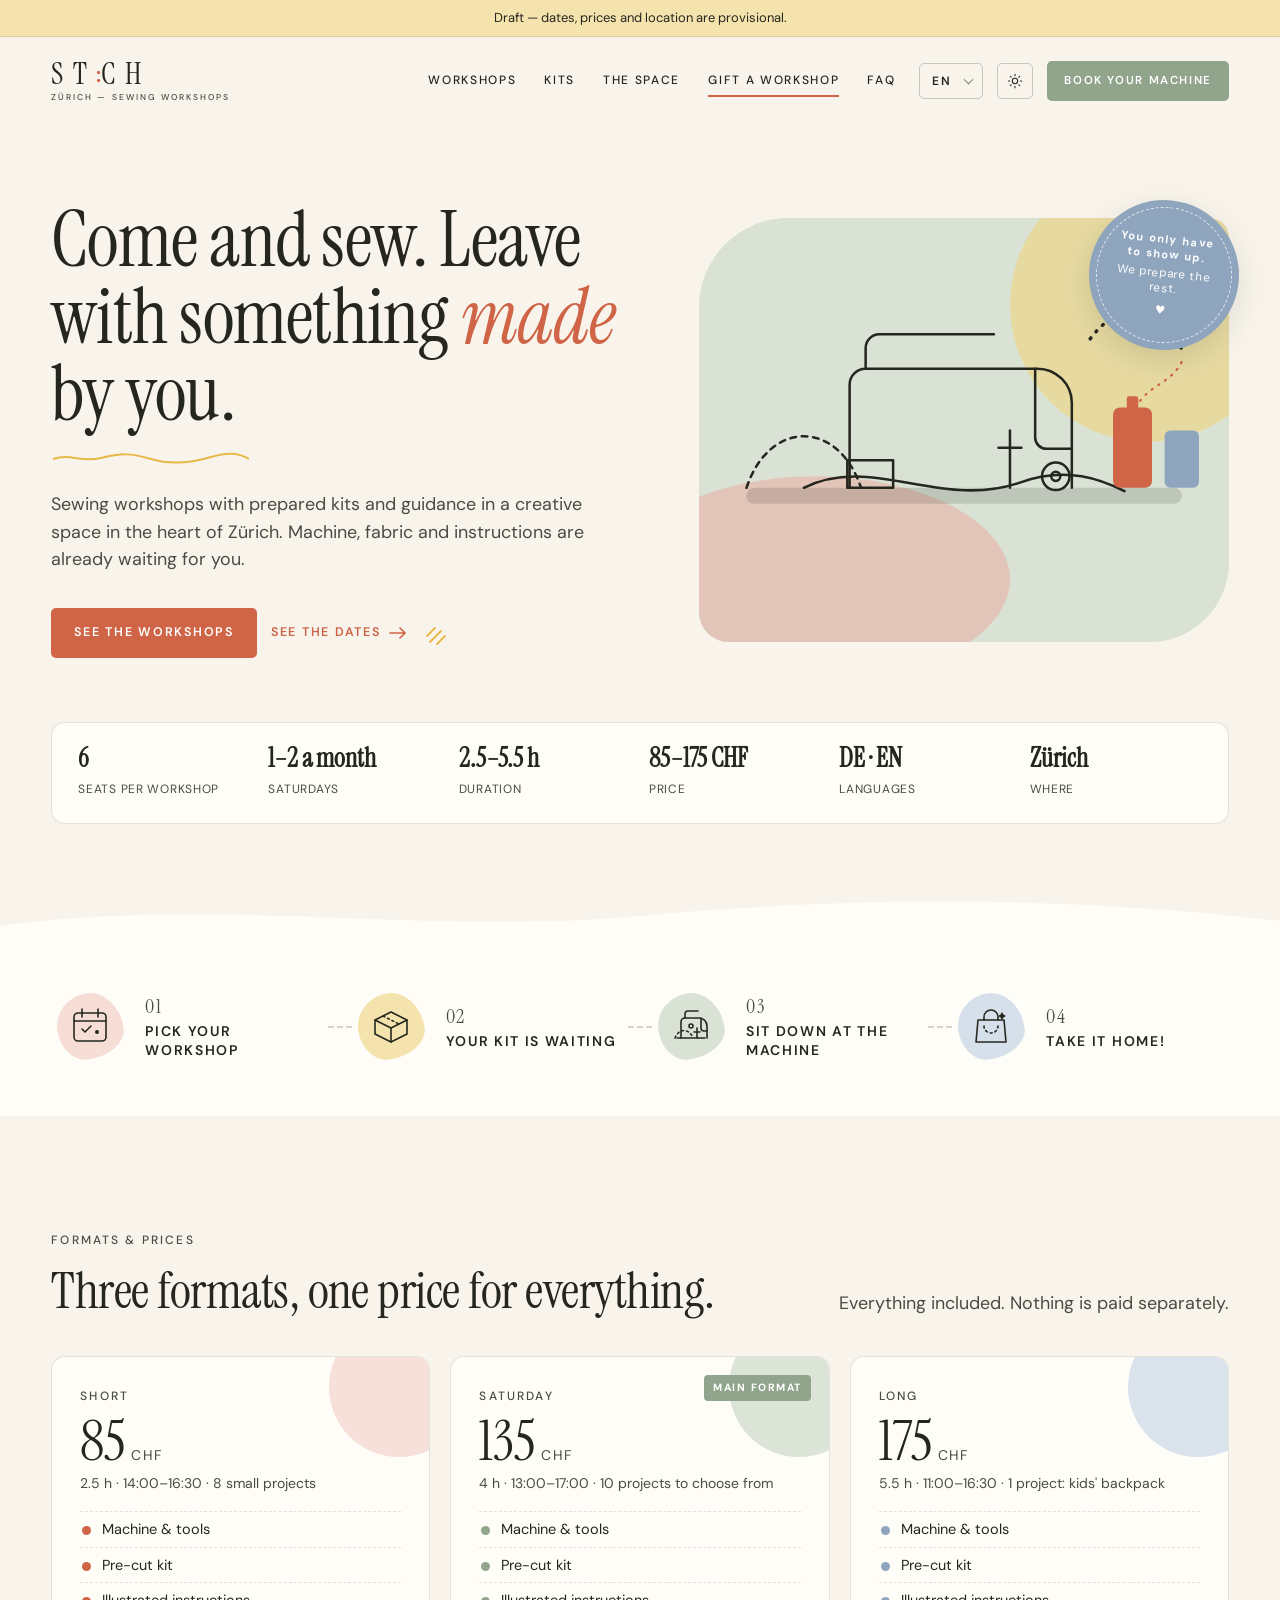
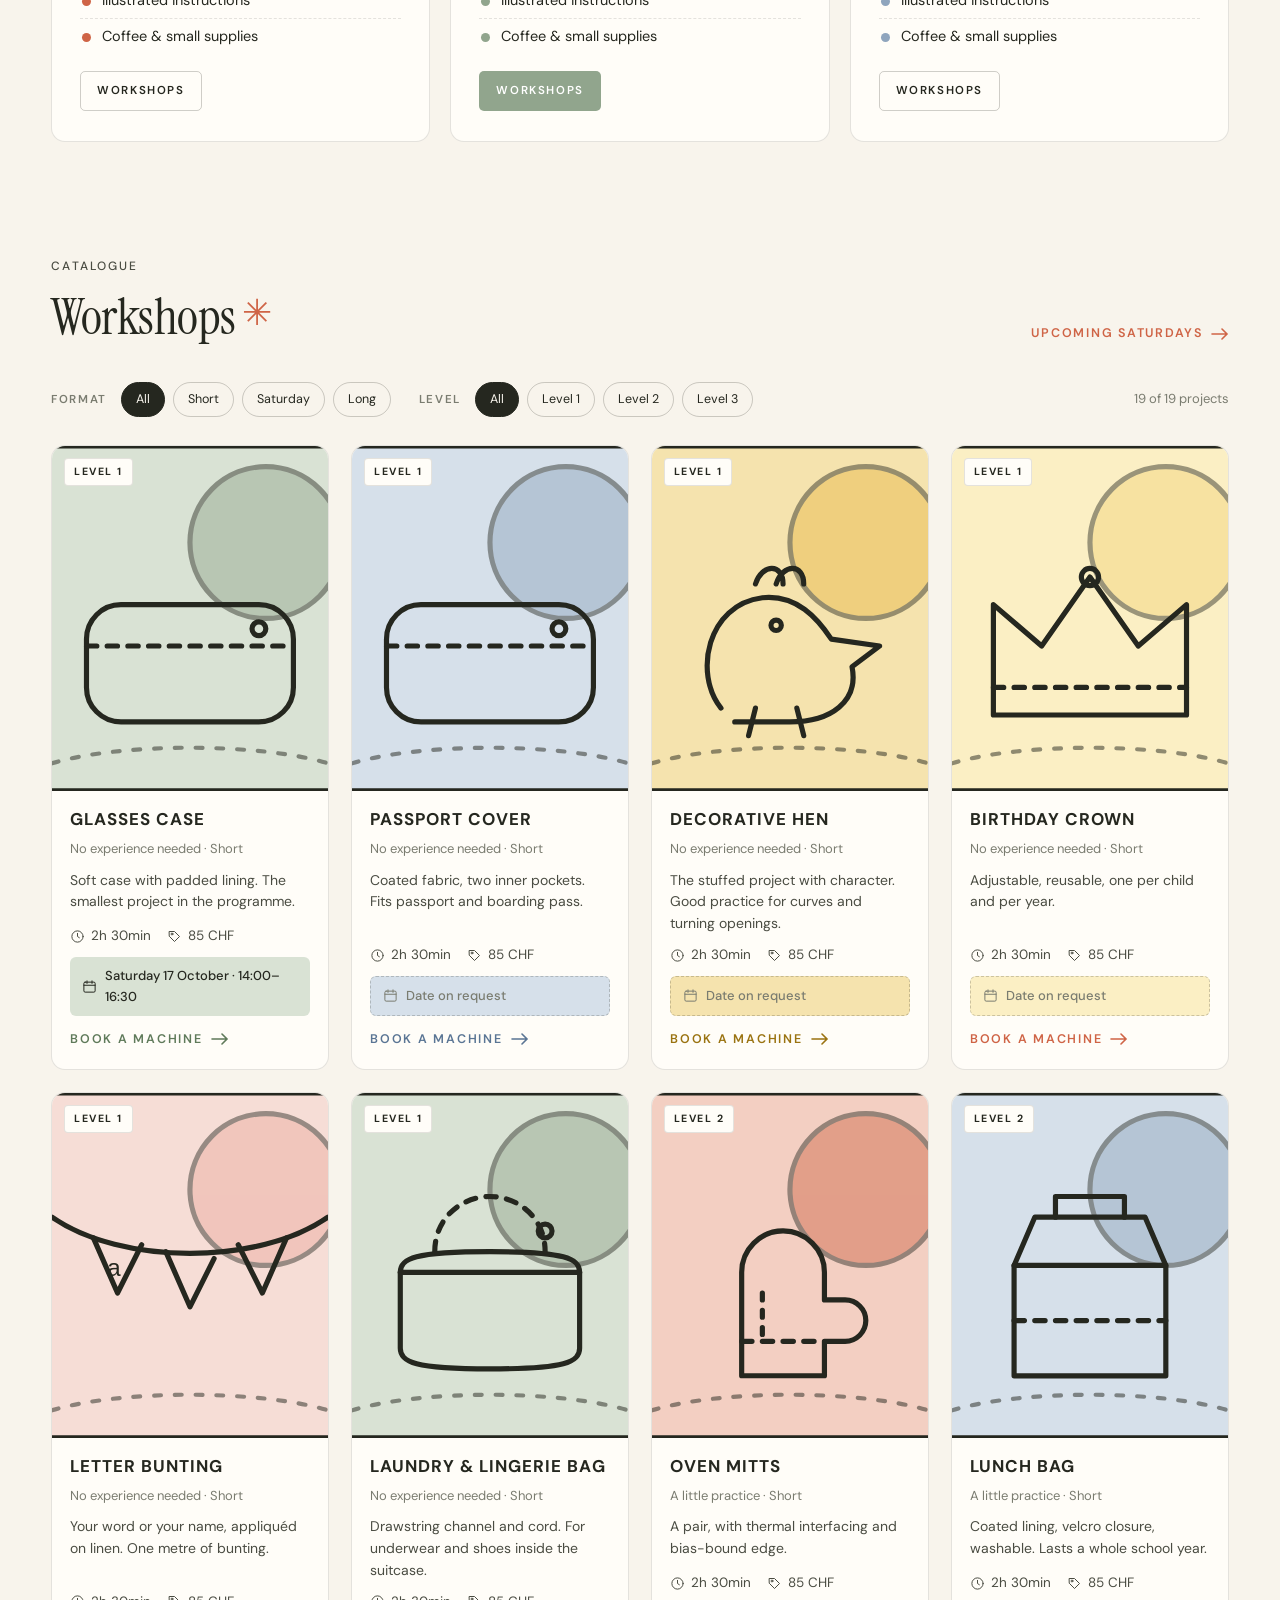
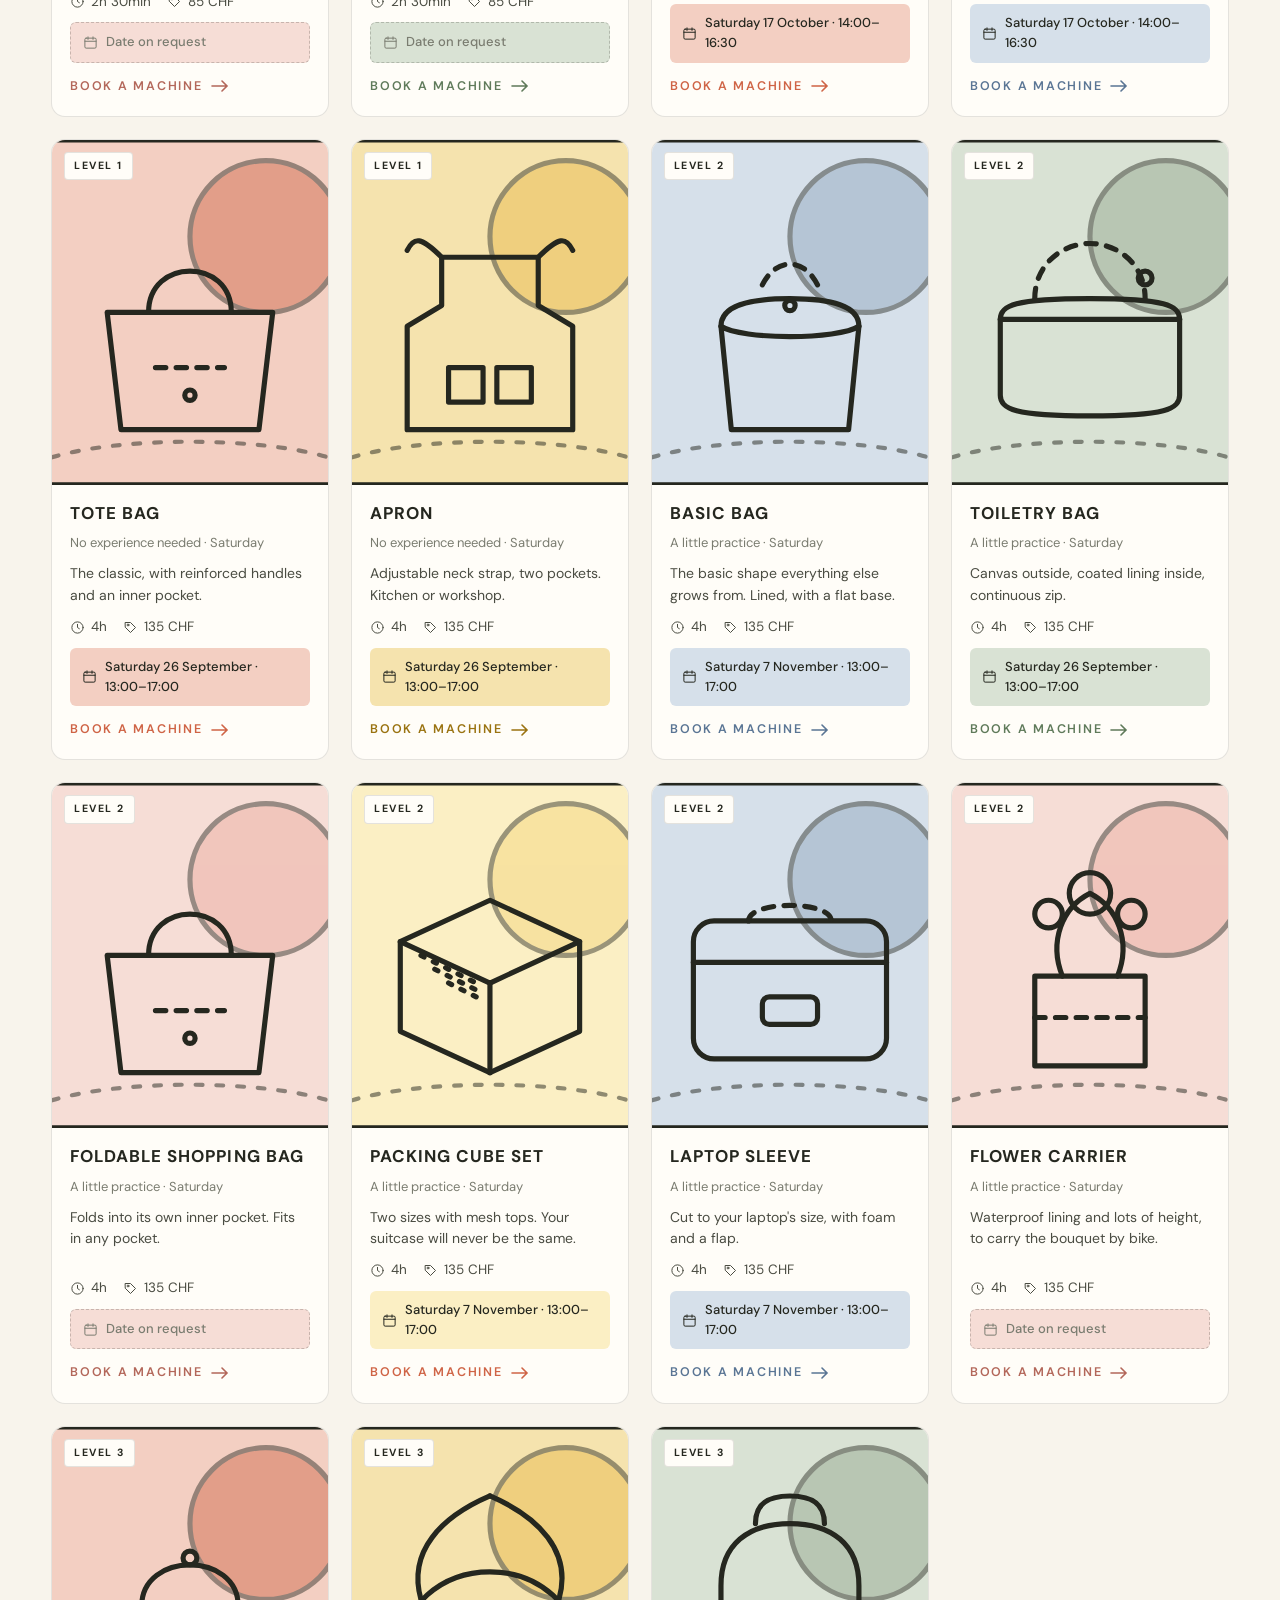
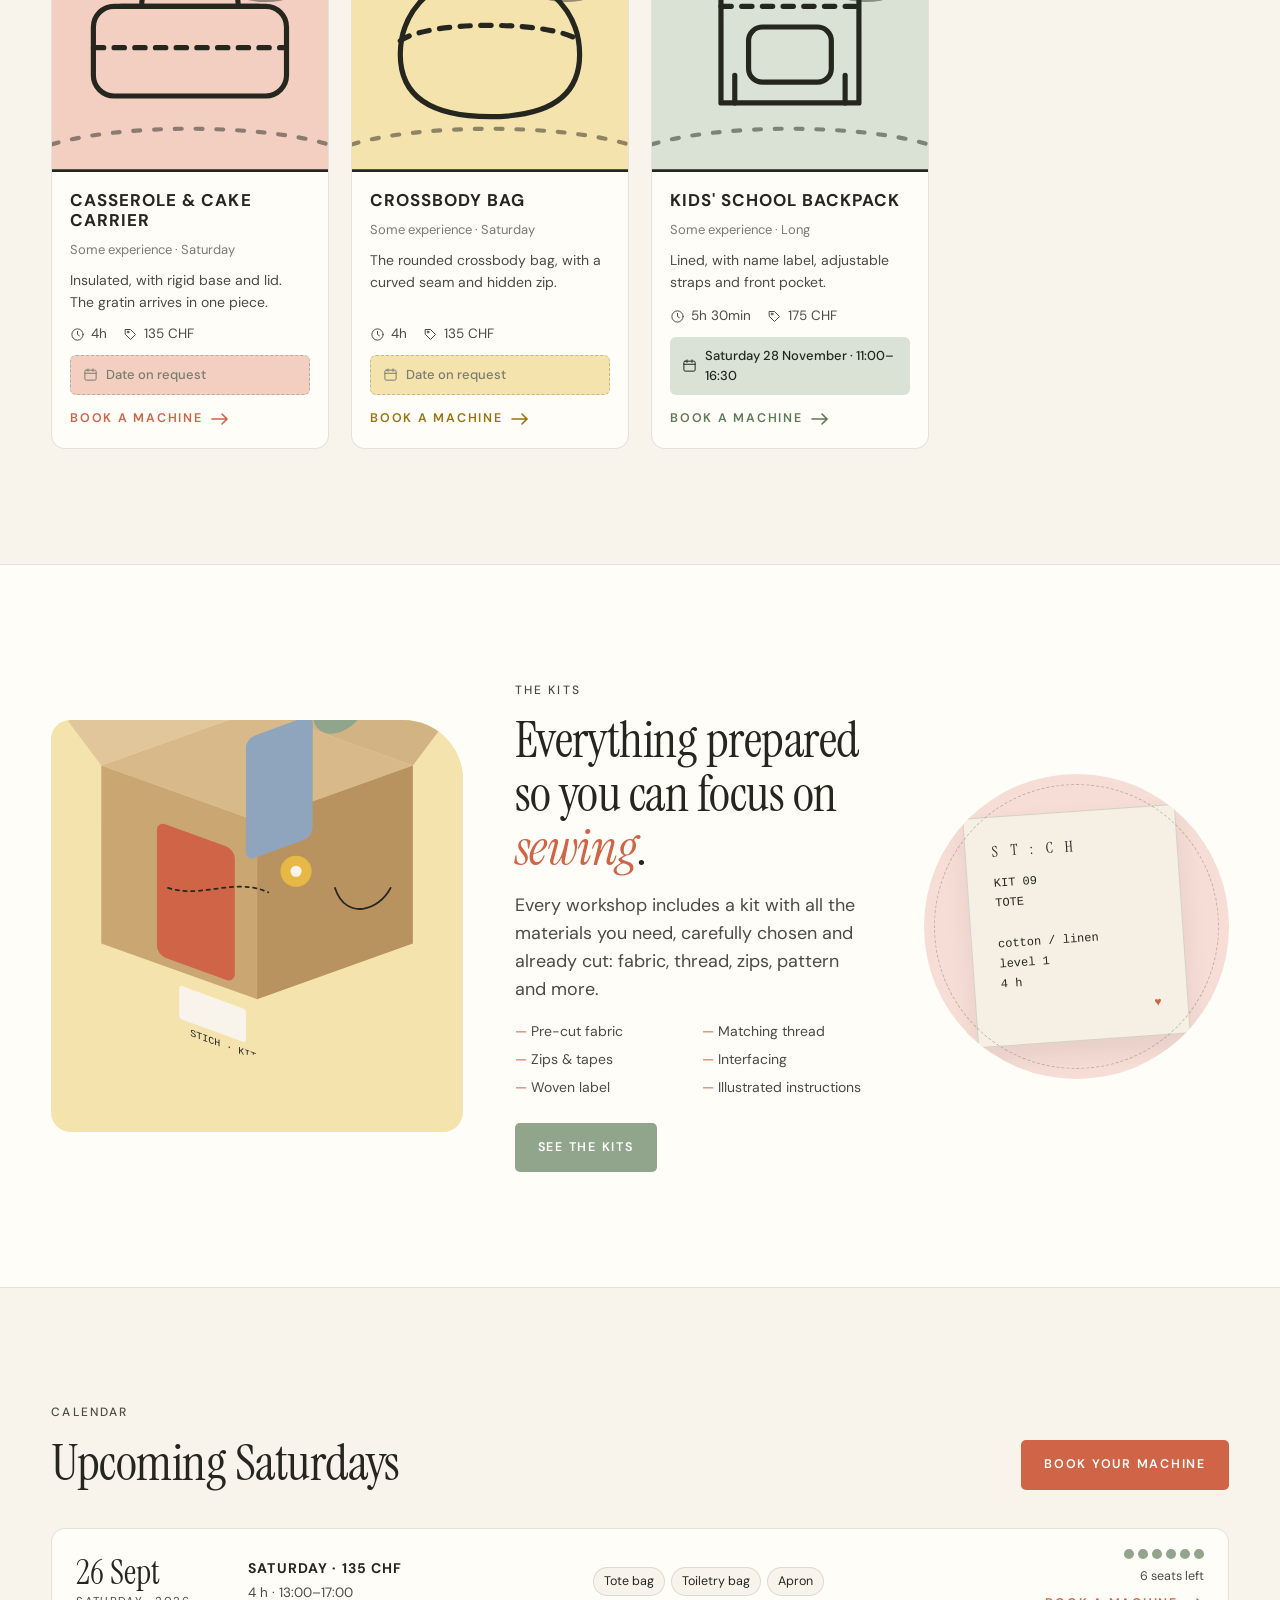
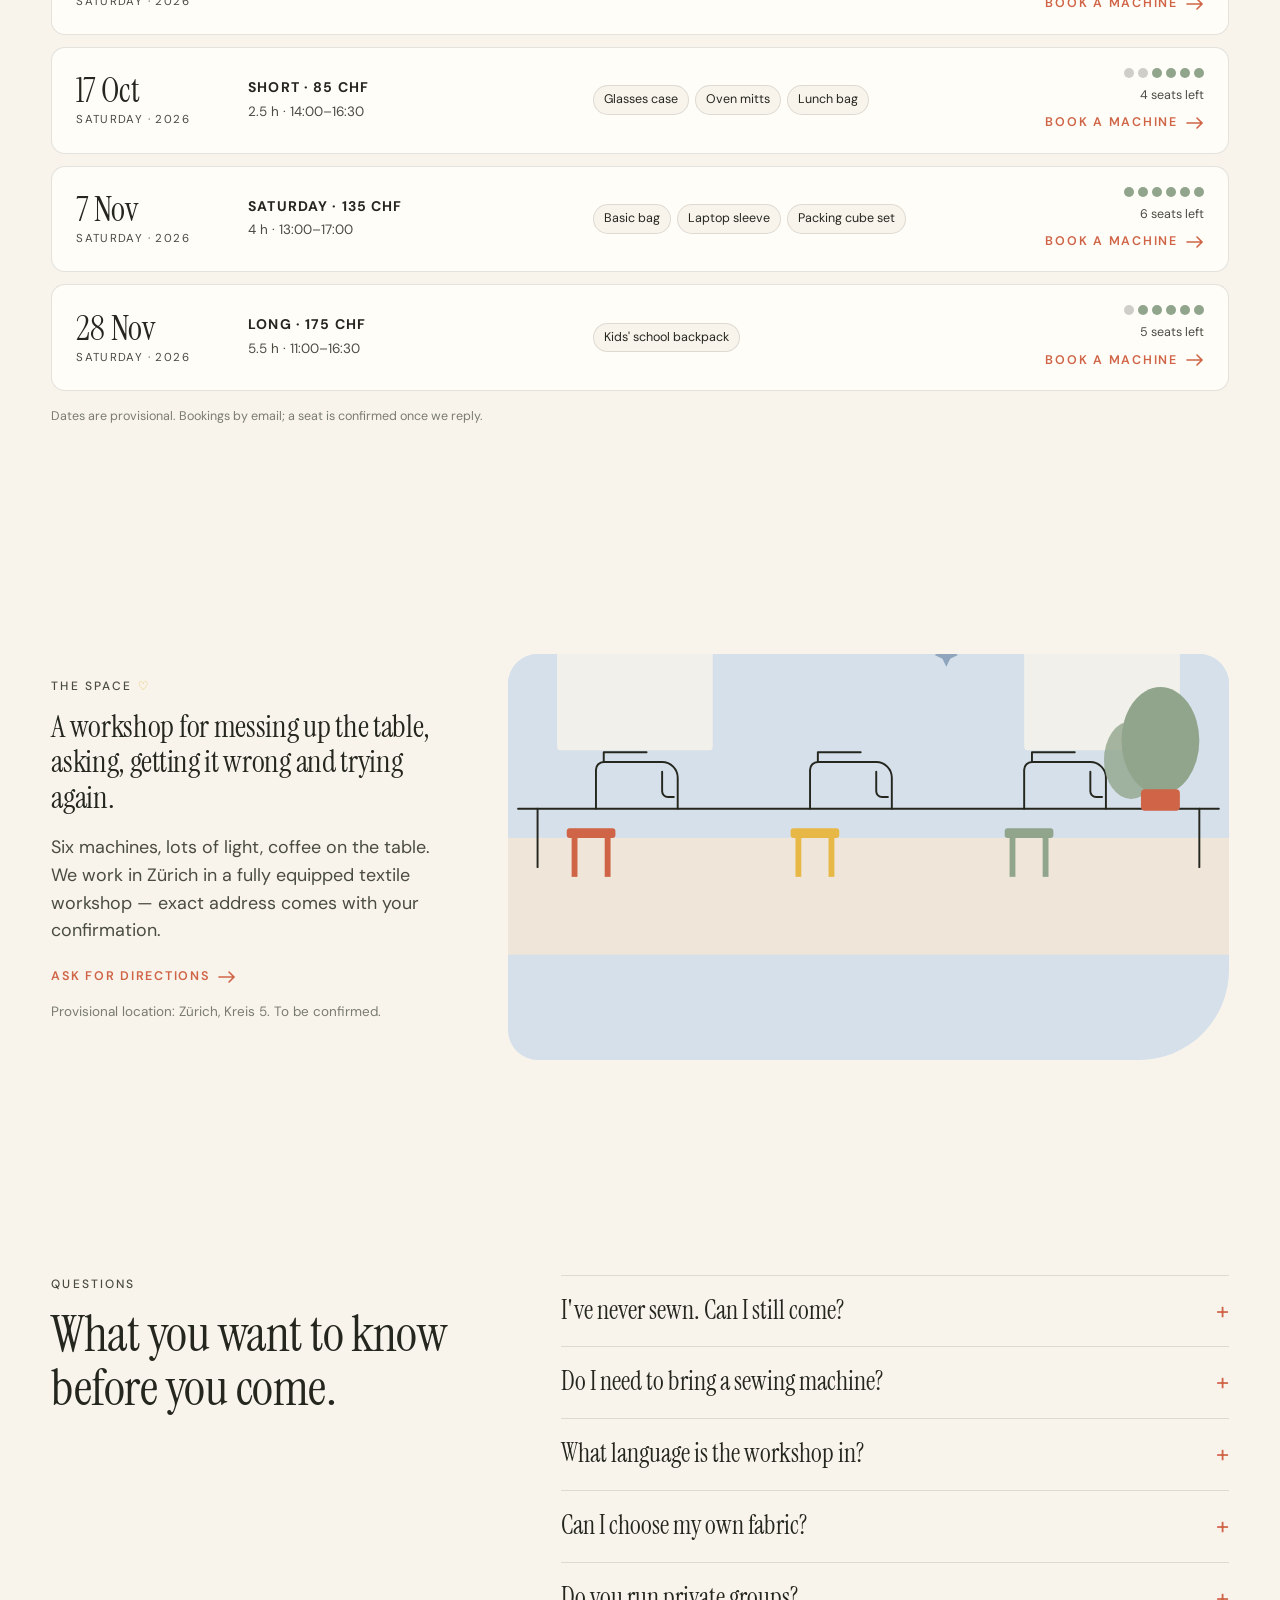
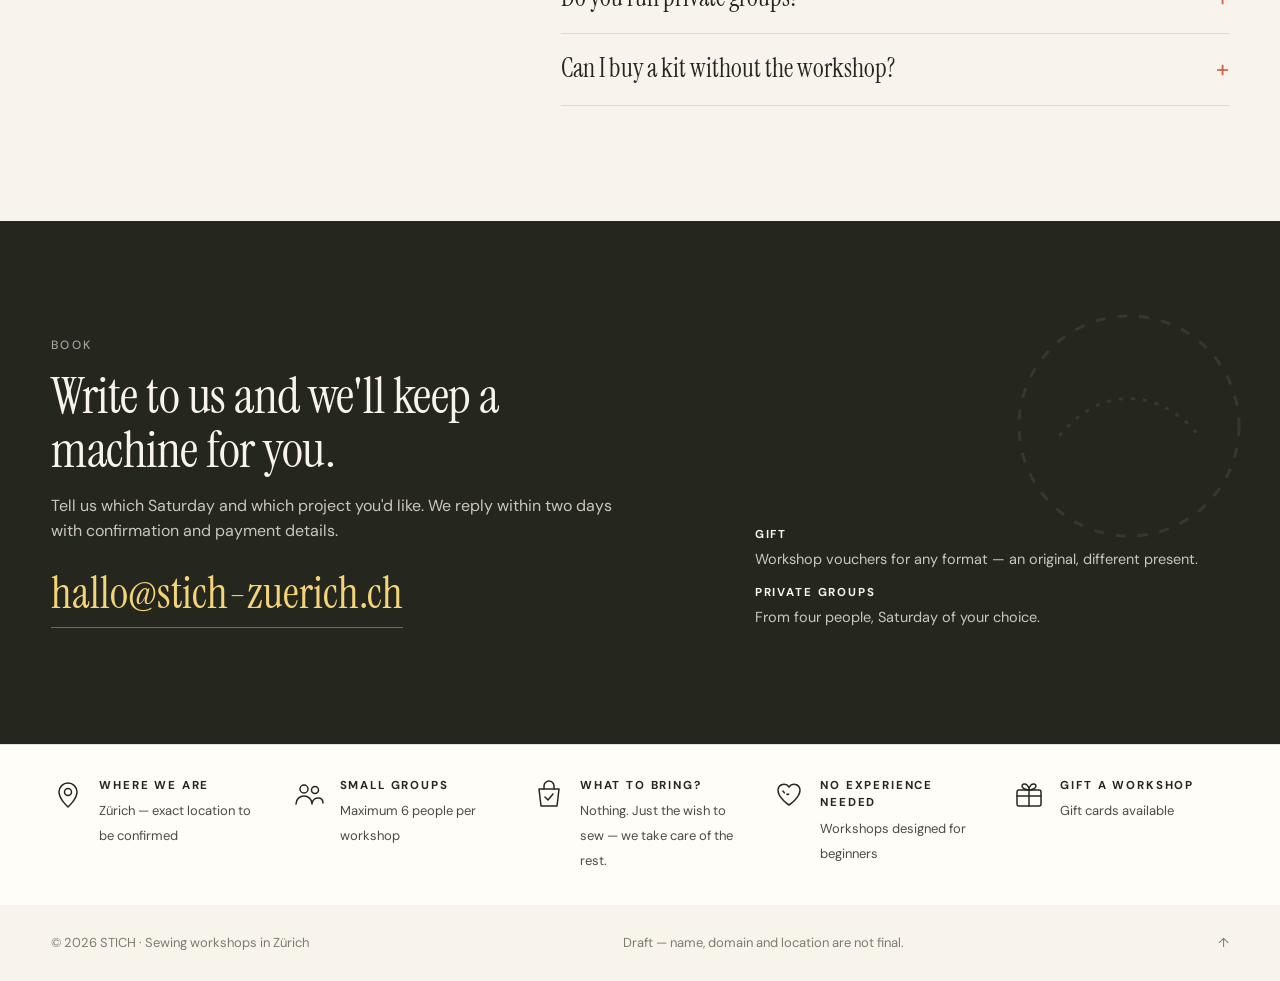
==== index.html @ 8a77ad6d "Menú mòbil: el blur de la capçalera ja no captura el nav fixat Co-Authored-By: Claude Fable 5.1 <nor" ====
<!doctype html><html lang="de"><head><meta charset="utf-8"><meta name="viewport" content="width=device-width,initial-scale=1">
<title>STICH — Sewing workshops, Zürich</title>
<meta name="description" content="Nähworkshops mit vorbereiteten Kits in Zürich. Sechs Plätze, ein Samstag, du gehst mit etwas Fertigem nach Hause.">
<link rel="preconnect" href="https://fonts.googleapis.com"><link rel="preconnect" href="https://fonts.gstatic.com" crossorigin><link href="https://fonts.googleapis.com/css2?family=Instrument+Serif:ital@0;1&family=DM+Sans:ital,opsz,wght@0,9..40,400;0,9..40,500;0,9..40,600;0,9..40,700;1,9..40,400&display=swap" rel="stylesheet">
<link rel="icon" href="data:image/svg+xml,%3Csvg xmlns=%27http://www.w3.org/2000/svg%27 viewBox=%270 0 32 32%27%3E%3Ccircle cx=%2716%27 cy=%2716%27 r=%2716%27 fill=%27%23CF6446%27/%3E%3Ctext x=%2716%27 y=%2722%27 font-size=%2718%27 text-anchor=%27middle%27 fill=%27%23fff%27 font-family=%27serif%27%3ES%3C/text%3E%3C/svg%3E">
<style>
/* ============ STICH Zürich — styles ============ */
:root{
  --cream:#F8F4EC; --warm:#FFFDF8; --ink:#25271F; --ink-2:#4A4C42; --ink-3:#7A7C70;
  --line:rgba(37,39,31,.12); --line-2:rgba(37,39,31,.22);
  --sage:#91A58D; --blue:#8FA5BD; --mustard:#E8B846; --coral:#CF6446; --pink:#EBAA9E; --yellow:#F4D478;
  --sage-soft:#D9E2D4; --blue-soft:#D6E0EA; --mustard-soft:#F5E3AE; --coral-soft:#F3CFC2; --pink-soft:#F6DDD6; --yellow-soft:#FBEFC4;
  --bg:var(--cream); --surface:var(--warm); --text:var(--ink); --muted:var(--ink-2); --faint:var(--ink-3);
  --serif:"Instrument Serif","Cormorant Garamond",Georgia,"Times New Roman",serif;
  --sans:"DM Sans","Inter",system-ui,-apple-system,"Segoe UI",Helvetica,Arial,sans-serif;
  --ease:cubic-bezier(.22,.61,.36,1);
  --gutter:clamp(18px,4vw,64px);
  --radius:14px;
  color-scheme:light;
}
@media (prefers-color-scheme:dark){
  :root:not([data-theme="light"]){
    --bg:#1E1F1A; --surface:#262821; --text:#F1ECE2; --muted:#C9C3B6; --faint:#9A9587;
    --line:rgba(241,236,226,.14); --line-2:rgba(241,236,226,.26);
    --sage-soft:#3B4A39; --blue-soft:#37434F; --mustard-soft:#5A4A22; --coral-soft:#5C3327; --pink-soft:#5A3A34; --yellow-soft:#57491F;
    color-scheme:dark;
  }
}
:root[data-theme="dark"]{
  --bg:#1E1F1A; --surface:#262821; --text:#F1ECE2; --muted:#C9C3B6; --faint:#9A9587;
  --line:rgba(241,236,226,.14); --line-2:rgba(241,236,226,.26);
  --sage-soft:#3B4A39; --blue-soft:#37434F; --mustard-soft:#5A4A22; --coral-soft:#5C3327; --pink-soft:#5A3A34; --yellow-soft:#57491F;
  color-scheme:dark;
}
*,*::before,*::after{box-sizing:border-box}
html{scroll-behavior:smooth}
html:focus-within{scroll-behavior:smooth}
body{margin:0;background:var(--bg);color:var(--text);font-family:var(--sans);font-size:16px;line-height:1.55;-webkit-font-smoothing:antialiased;overflow-x:hidden}
img,svg{max-width:100%;display:block}
a{color:inherit}
button{font:inherit;color:inherit}
h1,h2,h3,h4{font-family:var(--serif);font-weight:400;margin:0;letter-spacing:-.01em}
h1{font-size:clamp(46px,6vw,96px);line-height:1;}
h2{font-size:clamp(34px,4vw,56px);line-height:1.05}
h3{font-size:clamp(24px,2.4vw,32px);line-height:1.15}
em.i{font-style:italic;color:var(--coral)}
p{margin:0 0 1em}
.wrap{width:min(100% - 2*var(--gutter),1320px);margin-inline:auto}
.section{padding-block:clamp(56px,9vw,116px)}
.section--tight{padding-block:clamp(40px,6vw,72px)}
.eyebrow{font-size:12px;letter-spacing:.18em;text-transform:uppercase;color:var(--muted);margin:0 0 14px;font-weight:500}
.lead{font-size:clamp(17px,1.4vw,20px);color:var(--muted);max-width:56ch}
.sr{position:absolute!important;width:1px;height:1px;overflow:hidden;clip:rect(0 0 0 0);white-space:nowrap}
:focus-visible{outline:2px solid var(--coral);outline-offset:3px;border-radius:4px}

/* ---- buttons ---- */
.btn{display:inline-flex;align-items:center;gap:10px;padding:14px 22px;border-radius:5px;border:1px solid transparent;text-decoration:none;font-size:12.5px;letter-spacing:.14em;text-transform:uppercase;font-weight:600;cursor:pointer;transition:transform .35s var(--ease),background .3s,color .3s,border-color .3s;background:var(--coral);color:#fff}
.btn:hover{transform:translate(2px,-2px) rotate(-.5deg);background:#B9563A}
.btn--sage{background:var(--sage);color:#fff}.btn--sage:hover{background:#7C9178}
.btn--ghost{background:transparent;border-color:var(--line-2);color:var(--text)}.btn--ghost:hover{background:var(--surface)}
.btn--sm{padding:10px 16px;font-size:11.5px}
.link{display:inline-flex;align-items:center;gap:8px;font-size:12.5px;letter-spacing:.14em;text-transform:uppercase;font-weight:600;text-decoration:none;color:var(--coral)}
.link svg{transition:transform .3s var(--ease)}.link:hover svg{transform:translateX(4px)}
.link--sage{color:#5F7A5A}.link--blue{color:#5A7594}.link--mustard{color:#9A7311}.link--pink{color:#B3675A}

/* ---- draft notice ---- */
.notice{background:var(--mustard-soft);color:var(--ink);font-size:13px;text-align:center;padding:8px var(--gutter);border-bottom:1px solid var(--line)}
:root[data-theme="dark"] .notice{color:var(--text)}
@media (prefers-color-scheme:dark){:root:not([data-theme="light"]) .notice{color:var(--text)}}

/* ---- header ---- */
.header{position:sticky;top:0;z-index:50;border-bottom:1px solid transparent;transition:border-color .3s,padding .3s}
/* blur lives on a pseudo-element: a backdrop-filter on .header itself would become the containing block of the fixed mobile nav */
.header::before{content:"";position:absolute;inset:0;z-index:-1;background:color-mix(in srgb,var(--bg) 86%,transparent);backdrop-filter:blur(10px);-webkit-backdrop-filter:blur(10px)}
.header__in{display:flex;align-items:center;gap:24px;padding-block:22px;transition:padding .3s var(--ease)}
.header.is-stuck{border-bottom-color:var(--line)}
.header.is-stuck .header__in{padding-block:12px}
.logo{text-decoration:none;display:block;line-height:1}
.logo__mark{font-family:var(--serif);font-size:30px;letter-spacing:.32em;display:flex;align-items:baseline}
.logo__mark .colon{color:var(--coral);font-family:var(--sans);font-weight:600;font-size:22px;letter-spacing:0;transform:translateY(-2px)}
.logo__sub{font-size:8.5px;letter-spacing:.24em;text-transform:uppercase;color:var(--muted);margin-top:5px;font-weight:500}
.nav{display:flex;gap:28px;margin-left:auto;align-items:center}
.nav a{text-decoration:none;font-size:12px;letter-spacing:.14em;text-transform:uppercase;font-weight:500;padding:6px 0;border-bottom:2px solid transparent;transition:border-color .3s}
.nav a:hover,.nav a.is-active{border-bottom-color:var(--coral)}
.header__tools{display:flex;align-items:center;gap:14px}
.lang{position:relative}
.lang select{appearance:none;-webkit-appearance:none;background:transparent;border:1px solid var(--line-2);border-radius:5px;padding:8px 30px 8px 12px;font:inherit;font-size:12px;letter-spacing:.12em;font-weight:600;color:var(--text);cursor:pointer}
.lang::after{content:"";position:absolute;right:11px;top:50%;width:7px;height:7px;border-right:1.5px solid var(--faint);border-bottom:1.5px solid var(--faint);transform:translateY(-70%) rotate(45deg);pointer-events:none}
.theme{background:transparent;border:1px solid var(--line-2);border-radius:5px;width:36px;height:36px;display:grid;place-items:center;cursor:pointer}
.burger{display:none;background:transparent;border:1px solid var(--line-2);border-radius:5px;width:40px;height:36px;place-items:center;cursor:pointer}
.burger span{display:block;width:18px;height:1.5px;background:var(--text);margin:2.5px 0}
@media (max-width:1060px){
  .nav{position:fixed;inset:0;background:var(--bg);flex-direction:column;justify-content:center;gap:22px;transform:translateY(-100%);visibility:hidden;transition:transform .45s var(--ease),visibility 0s .45s;z-index:40;margin:0}
  .nav.is-open{transform:none;visibility:visible;transition-delay:0s}
  .nav a{font-size:20px;letter-spacing:.1em;font-family:var(--serif);text-transform:none}
  .header__cta{display:none}
  .burger{display:grid;position:relative;z-index:45}
  .burger.is-open span:nth-child(1){transform:translateY(4px) rotate(45deg)}
  .burger.is-open span:nth-child(2){opacity:0}
  .burger.is-open span:nth-child(3){transform:translateY(-4px) rotate(-45deg)}
  .header__tools{margin-left:auto}
}

/* ---- hero ---- */
.hero{padding-block:clamp(36px,6vw,80px) clamp(40px,6vw,72px);position:relative}
.hero__grid{display:grid;grid-template-columns:1.1fr 1fr;gap:clamp(28px,5vw,72px);align-items:center}
.hero__copy{position:relative}
.hero .lead{margin-top:26px;margin-bottom:34px}
.hero__cta{display:flex;flex-wrap:wrap;gap:14px;align-items:center}
.hero__deco{position:absolute;left:0;bottom:-20px;color:var(--mustard)}
.hero__photo{position:relative}
.photo{aspect-ratio:4/5;background:var(--sage-soft);border-radius:90px 20px 80px 30px;overflow:hidden;position:relative;isolation:isolate}
.photo--hero{aspect-ratio:5/4}
.photo img{width:100%;height:100%;object-fit:cover}
.photo .ph{position:absolute;inset:0;width:100%;height:100%;transition:transform .8s var(--ease)}
.badge-circle{position:absolute;top:-18px;right:-10px;width:150px;height:150px;border-radius:50%;background:var(--blue);color:#fff;display:grid;place-items:center;text-align:center;padding:20px;font-size:11.5px;letter-spacing:.06em;line-height:1.35;transform:rotate(6deg);box-shadow:0 10px 30px rgba(37,39,31,.12)}
.badge-circle b{display:block;font-weight:700;letter-spacing:.12em;font-size:11px;margin-bottom:4px}
.badge-circle::before{content:"";position:absolute;inset:7px;border:1.5px dashed rgba(255,255,255,.75);border-radius:50%}
.facts{margin-top:clamp(36px,5vw,64px);display:grid;grid-template-columns:repeat(6,1fr);gap:18px;padding:22px 26px;background:var(--surface);border:1px solid var(--line);border-radius:var(--radius)}
.fact{min-width:0}
.fact b{display:block;font-family:var(--serif);font-size:26px;line-height:1.05;margin-bottom:4px}
.fact span{font-size:12px;letter-spacing:.06em;color:var(--muted);text-transform:uppercase}
@media (max-width:1000px){.facts{grid-template-columns:repeat(3,1fr)}}
@media (max-width:860px){
  .hero__grid{grid-template-columns:1fr}
  .badge-circle{width:124px;height:124px;font-size:10.5px;right:6px;top:-14px}
  .facts{grid-template-columns:repeat(2,1fr);padding:18px}
}

/* ---- wave divider / steps ---- */
.wave{display:block;width:100%;height:40px;color:var(--surface)}
.steps{background:var(--surface);padding-block:clamp(28px,4vw,52px)}
.steps__grid{display:grid;grid-template-columns:repeat(4,1fr);gap:24px;position:relative}
.step{display:flex;gap:16px;align-items:center;position:relative}
.step__icon{position:relative;width:78px;height:78px;flex:0 0 78px;display:grid;place-items:center}
.step__icon .blob{position:absolute;inset:6px;border-radius:52% 48% 60% 40%/50% 60% 40% 50%;transform:rotate(-8deg)}
.step__icon svg{position:relative;width:44px;height:44px;stroke:var(--text);fill:none;stroke-width:1.6;stroke-linecap:round;stroke-linejoin:round}
.step__num{font-family:var(--serif);font-size:20px;color:var(--muted);letter-spacing:.08em}
.step__label{font-size:14px;letter-spacing:.12em;text-transform:uppercase;font-weight:600;line-height:1.35}
.step:not(:last-child)::after{content:"";position:absolute;right:-24px;top:50%;width:24px;border-top:2px dashed var(--line-2);opacity:.9}
@media (max-width:900px){.steps__grid{grid-template-columns:1fr 1fr;gap:20px 18px}.step:not(:last-child)::after{display:none}}
@media (max-width:420px){.step{gap:12px}.step__icon{width:66px;height:66px;flex-basis:66px}}

/* ---- section heads ---- */
.sec-head{display:flex;align-items:flex-end;justify-content:space-between;gap:20px;margin-bottom:clamp(24px,3vw,40px);flex-wrap:wrap}
.sec-head h2 .star{color:var(--coral);font-size:.7em;vertical-align:.25em;margin-left:6px;display:inline-block}

/* ---- formats ---- */
.formats{display:grid;grid-template-columns:repeat(3,1fr);gap:20px}
.format{background:var(--surface);border:1px solid var(--line);border-radius:var(--radius);padding:30px 28px;position:relative;overflow:hidden;transition:transform .4s var(--ease)}
.format:hover{transform:translateY(-4px)}
.format::before{content:"";position:absolute;top:-40px;right:-40px;width:140px;height:140px;border-radius:50%;opacity:.9}
.format--short::before{background:var(--pink-soft)}.format--sat::before{background:var(--sage-soft)}.format--long::before{background:var(--blue-soft)}
.format .eyebrow{margin-bottom:8px}
.format__price{font-family:var(--serif);font-size:56px;line-height:1;margin:6px 0 4px;position:relative}
.format__price small{font-family:var(--sans);font-size:14px;letter-spacing:.1em;color:var(--muted);margin-left:6px}
.format__meta{color:var(--muted);font-size:14px;margin-bottom:16px;position:relative}
.format ul{list-style:none;padding:0;margin:0 0 18px;font-size:14.5px;position:relative}
.format li{padding:6px 0 6px 22px;position:relative;border-top:1px dashed var(--line)}
.format li::before{content:"";position:absolute;left:2px;top:14px;width:9px;height:9px;border-radius:50%;background:var(--coral)}
.format--sat li::before{background:var(--sage)}.format--long li::before{background:var(--blue)}
.format__tag{position:absolute;top:18px;right:18px;font-size:10.5px;letter-spacing:.14em;text-transform:uppercase;font-weight:700;background:var(--sage);color:#fff;padding:5px 9px;border-radius:4px}
.format__incl{font-size:13px;color:var(--faint);margin-top:14px}
@media (max-width:900px){.formats{grid-template-columns:1fr}}

/* ---- filters ---- */
.filters{display:flex;flex-wrap:wrap;gap:10px 28px;align-items:center;margin-bottom:28px}
.filters__group{display:flex;gap:8px;align-items:center;flex-wrap:wrap}
.filters__label{font-size:11.5px;letter-spacing:.14em;text-transform:uppercase;color:var(--faint);margin-right:6px;font-weight:600}
.chip{border:1px solid var(--line-2);background:transparent;border-radius:999px;padding:7px 14px;font-size:12.5px;cursor:pointer;transition:background .25s,border-color .25s,color .25s}
.chip:hover{border-color:var(--text)}
.chip[aria-pressed="true"]{background:var(--ink);color:var(--cream);border-color:var(--ink)}
:root[data-theme="dark"] .chip[aria-pressed="true"]{background:var(--cream);color:var(--ink);border-color:var(--cream)}
@media (prefers-color-scheme:dark){:root:not([data-theme="light"]) .chip[aria-pressed="true"]{background:var(--cream);color:var(--ink);border-color:var(--cream)}}
.filters__count{margin-left:auto;font-size:13px;color:var(--faint)}

/* ---- kit cards ---- */
.grid{display:grid;grid-template-columns:repeat(4,1fr);gap:22px}
@media (max-width:1100px){.grid{grid-template-columns:repeat(3,1fr)}}
@media (max-width:800px){.grid{grid-template-columns:repeat(2,1fr);gap:16px}}
@media (max-width:520px){
  .grid{display:flex;overflow-x:auto;gap:14px;scroll-snap-type:x mandatory;padding-bottom:12px;margin-inline:calc(-1*var(--gutter));padding-inline:var(--gutter);scrollbar-width:thin}
  .grid>*{flex:0 0 78%;scroll-snap-align:start}
}
.card{background:var(--surface);border:1px solid var(--line);border-radius:var(--radius);overflow:hidden;display:flex;flex-direction:column;transition:transform .45s var(--ease),border-color .3s;position:relative}
.card:hover{transform:translateY(-4px);border-color:var(--line-2)}
.card__img{aspect-ratio:4/5;position:relative;overflow:hidden}
.card__img .ph{width:100%;height:100%;transition:transform .8s var(--ease)}
.card:hover .card__img .ph{transform:scale(1.03)}
.card__lvl{position:absolute;top:12px;left:12px;font-size:10.5px;letter-spacing:.14em;text-transform:uppercase;font-weight:700;padding:5px 9px;border-radius:4px;background:var(--surface);color:var(--text);border:1px solid var(--line)}
.card__body{padding:18px 18px 20px;display:flex;flex-direction:column;gap:10px;flex:1}
.card__title{font-family:var(--sans);font-size:17px;font-weight:700;letter-spacing:.06em;text-transform:uppercase;line-height:1.2}
.card__desc{font-size:14px;color:var(--muted);margin:0;flex:1}
.card__meta{display:flex;gap:16px;font-size:13.5px;color:var(--muted);align-items:center}
.card__meta span{display:inline-flex;align-items:center;gap:6px}
.card__meta svg{width:15px;height:15px;stroke:currentColor;fill:none;stroke-width:1.6;stroke-linecap:round;stroke-linejoin:round}
.card__date{font-size:13px;padding:9px 12px;border-radius:6px;display:flex;align-items:center;gap:8px;font-weight:500}
.card__date svg{width:15px;height:15px;stroke:currentColor;fill:none;stroke-width:1.6;stroke-linecap:round;stroke-linejoin:round;flex:0 0 auto}
.card__date--none{background:var(--bg);color:var(--faint);border:1px dashed var(--line-2)}
.card__cta{margin-top:4px}
.card[hidden]{display:none}
.card svg.ph{stroke:var(--ink);stroke-width:1.5;stroke-linecap:round;stroke-linejoin:round}
.accent-coral .card__date{background:var(--coral-soft)}
.accent-sage .card__date{background:var(--sage-soft)}
.accent-mustard .card__date{background:var(--mustard-soft)}
.accent-blue .card__date{background:var(--blue-soft)}
.accent-pink .card__date{background:var(--pink-soft)}
.accent-yellow .card__date{background:var(--yellow-soft)}
.empty{grid-column:1/-1;text-align:center;color:var(--faint);padding:40px 0;font-family:var(--serif);font-size:24px}

/* ---- dates ---- */
.dates{display:flex;flex-direction:column;gap:12px}
.date{display:grid;grid-template-columns:150px 1.2fr 1.6fr auto;gap:22px;align-items:center;background:var(--surface);border:1px solid var(--line);border-radius:var(--radius);padding:20px 24px;transition:transform .4s var(--ease)}
.date:hover{transform:translateX(4px)}
.date__day{font-family:var(--serif);font-size:34px;line-height:1}
.date__day small{display:block;font-family:var(--sans);font-size:11.5px;letter-spacing:.12em;text-transform:uppercase;color:var(--muted);margin-top:6px}
.date__fmt b{display:block;font-size:14px;letter-spacing:.08em;text-transform:uppercase;font-weight:700}
.date__fmt span{font-size:13.5px;color:var(--muted)}
.date__kits{display:flex;flex-wrap:wrap;gap:6px}
.date__kits span{font-size:12.5px;padding:4px 10px;border-radius:999px;background:var(--bg);border:1px solid var(--line)}
.date__seats{display:flex;flex-direction:column;align-items:flex-end;gap:8px;font-size:12.5px;color:var(--muted)}
.seats{display:flex;gap:4px}
.seats i{width:10px;height:10px;border-radius:50%;background:var(--sage);display:block}
.seats i.taken{background:var(--line-2)}
.date.is-full .seats i{background:var(--line-2)}
.date__prov{font-size:12.5px;color:var(--faint);margin-top:16px}
@media (max-width:900px){.date{grid-template-columns:1fr 1fr;gap:14px}.date__kits{grid-column:1/-1}.date__seats{align-items:flex-start;grid-column:1/-1;flex-direction:row;justify-content:space-between;align-items:center}}

/* ---- kits feature ---- */
.kitsec{background:var(--surface);border-block:1px solid var(--line)}
.kitsec__grid{display:grid;grid-template-columns:1.15fr 1fr .85fr;gap:clamp(24px,4vw,56px);align-items:center}
.kitsec__box{border-radius:20px 60px 20px 20px;overflow:hidden;aspect-ratio:1/1;background:var(--mustard-soft)}
.kitsec__copy h2{margin-bottom:18px}
.kitsec__copy ul{list-style:none;padding:0;margin:0 0 24px;display:grid;grid-template-columns:1fr 1fr;gap:6px 16px;font-size:14px;color:var(--muted)}
.kitsec__copy li::before{content:"— ";color:var(--coral)}
.label-photo{position:relative;aspect-ratio:1;border-radius:50%;background:var(--pink-soft);display:grid;place-items:center;overflow:hidden}
.label-photo::after{content:"";position:absolute;inset:10px;border:1.5px dashed rgba(37,39,31,.25);border-radius:50%}
.label{background:#F6F0E4;color:#25271F;padding:22px 26px;border:1px solid rgba(37,39,31,.15);font-family:ui-monospace,"SF Mono",Menlo,monospace;font-size:12px;line-height:1.7;transform:rotate(-4deg);box-shadow:0 12px 24px rgba(37,39,31,.08);width:min(70%,220px)}
.label b{display:block;letter-spacing:.32em;font-size:15px;font-family:var(--serif);font-weight:400;margin-bottom:8px}
.label .heart{color:#CF6446;margin-top:8px;display:block;text-align:right}
@media (max-width:1000px){.kitsec__grid{grid-template-columns:1fr 1fr}.label-photo{display:none}}
@media (max-width:700px){.kitsec__grid{grid-template-columns:1fr}.kitsec__copy ul{grid-template-columns:1fr}}

/* ---- space ---- */
.space{padding-block:clamp(56px,8vw,100px)}
.space__grid{display:grid;grid-template-columns:.9fr 1.6fr;gap:clamp(24px,4vw,56px);align-items:center}
.space__photo{aspect-ratio:16/9;border-radius:30px 30px 90px 30px;overflow:hidden;background:var(--blue-soft)}
.space__note{font-size:13.5px;color:var(--faint);margin-top:14px}
@media (max-width:800px){.space__grid{grid-template-columns:1fr}.space__photo{aspect-ratio:4/3}}

/* ---- FAQ ---- */
.faq{display:grid;grid-template-columns:1fr 1.5fr;gap:clamp(24px,5vw,80px);align-items:start}
.faq__list{border-top:1px solid var(--line)}
.faq details{border-bottom:1px solid var(--line)}
.faq summary{cursor:pointer;list-style:none;display:flex;justify-content:space-between;align-items:center;gap:16px;padding:20px 0;font-family:var(--serif);font-size:clamp(20px,2vw,26px);line-height:1.2}
.faq summary::-webkit-details-marker{display:none}
.faq summary::after{content:"+";font-family:var(--sans);font-size:24px;color:var(--coral);flex:0 0 auto;transition:transform .35s var(--ease)}
.faq details[open] summary::after{transform:rotate(45deg)}
.faq details p{padding:0 40px 22px 0;margin:0;color:var(--muted);font-size:15.5px}
@media (max-width:800px){.faq{grid-template-columns:1fr}}

/* ---- contact ---- */
.contact{background:var(--ink);color:var(--cream);position:relative;overflow:hidden}
:root[data-theme="dark"] .contact{background:#15160f}
@media (prefers-color-scheme:dark){:root:not([data-theme="light"]) .contact{background:#15160f}}
.contact .eyebrow{color:rgba(248,244,236,.6)}
.contact h2{max-width:22ch}
.contact__grid{display:grid;grid-template-columns:1.4fr 1fr;gap:40px;align-items:end;position:relative}
.contact__mail{font-family:var(--serif);font-size:clamp(26px,3.4vw,44px);color:var(--yellow);text-decoration:none;display:inline-block;border-bottom:1px solid rgba(244,212,120,.4);word-break:break-all}
.contact__mail:hover{border-bottom-color:var(--yellow)}
.contact p{color:rgba(248,244,236,.78);max-width:52ch}
.contact__side{display:flex;flex-direction:column;gap:14px;font-size:14.5px;color:rgba(248,244,236,.78)}
.contact__side b{color:var(--cream);display:block;font-size:11.5px;letter-spacing:.16em;text-transform:uppercase;margin-bottom:4px}
.contact__deco{position:absolute;right:-30px;top:-40px;width:260px;color:rgba(248,244,236,.08)}
@media (max-width:800px){.contact__grid{grid-template-columns:1fr}}

/* ---- info bar ---- */
.info{border-top:1px solid var(--line);background:var(--surface)}
.info__grid{display:grid;grid-template-columns:repeat(5,1fr);gap:24px;padding-block:32px}
.info__item{display:flex;gap:14px;align-items:flex-start}
.info__item svg{width:34px;height:34px;flex:0 0 34px;stroke:var(--text);fill:none;stroke-width:1.5;stroke-linecap:round;stroke-linejoin:round}
.info__item b{display:block;font-size:11.5px;letter-spacing:.16em;text-transform:uppercase;margin-bottom:4px}
.info__item span{font-size:13px;color:var(--muted);line-height:1.45}
@media (max-width:1000px){.info__grid{grid-template-columns:repeat(3,1fr)}}
@media (max-width:640px){.info__grid{grid-template-columns:1fr 1fr}}

/* ---- footer ---- */
.footer{padding-block:28px;font-size:13px;color:var(--faint)}
.footer__in{display:flex;justify-content:space-between;gap:16px;flex-wrap:wrap;align-items:center}
.footer a{text-decoration:none}
.footer a:hover{color:var(--text)}

/* ---- decorative svgs ---- */
.deco{position:absolute;pointer-events:none}
.deco--stitch path{stroke-dasharray:6 5}

/* ---- reveal (page is visible at rest; JS hides only below-the-fold blocks until they scroll in) ---- */
.reveal{transition:opacity .6s var(--ease),transform .6s var(--ease)}
.reveal.pre{opacity:0;transform:translateY(15px)}
.reveal--d1{transition-delay:.08s}.reveal--d2{transition-delay:.16s}.reveal--d3{transition-delay:.24s}
.draw.pre path{stroke-dasharray:1;stroke-dashoffset:1}
.draw.is-in path{stroke-dasharray:1;animation:draw 1.4s var(--ease) forwards}
@keyframes draw{from{stroke-dashoffset:1}to{stroke-dashoffset:0}}
@media (prefers-reduced-motion:reduce){
  html{scroll-behavior:auto}
  .reveal.pre{opacity:1;transform:none}
  .draw.pre path{stroke-dashoffset:0}
  *{transition-duration:.01ms!important;animation-duration:.01ms!important}
}
</style></head><body>
<div class="notice" data-i18n="notice"></div>

<header class="header" id="top">
  <div class="wrap header__in">
    <a class="logo" href="#top" aria-label="STICH">
      <div class="logo__mark">S<span>T</span><span class="colon">:</span>C<span>H</span></div>
      <div class="logo__sub">Zürich — Sewing Workshops</div>
    </a>
    <nav class="nav" id="nav" aria-label="Main">
      <a href="#workshops" data-i18n="nav_workshops"></a>
      <a href="#kits" data-i18n="nav_kits"></a>
      <a href="#space" data-i18n="nav_space"></a>
      <a href="#contact" data-i18n="nav_gift"></a>
      <a href="#faq" data-i18n="nav_faq"></a>
    </nav>
    <div class="header__tools">
      <div class="lang"><label class="sr" for="lang" data-i18n="lang_label"></label><select id="lang"></select></div>
      <button class="theme" id="theme" type="button" data-i18n-aria="theme"><svg width="16" height="16" viewBox="0 0 24 24" fill="none" stroke="currentColor" stroke-width="1.6" stroke-linecap="round"><circle cx="12" cy="12" r="4"/><path d="M12 2v2M12 20v2M4.9 4.9l1.4 1.4M17.7 17.7l1.4 1.4M2 12h2M20 12h2M4.9 19.1l1.4-1.4M17.7 6.3l1.4-1.4"/></svg></button>
      <a class="btn btn--sage btn--sm header__cta" href="#contact" data-i18n="nav_cta"></a>
      <button class="burger" id="burger" type="button" aria-expanded="false" aria-controls="nav" data-i18n-aria="menu"><span></span><span></span><span></span></button>
    </div>
  </div>
</header>

<main>
<!-- HERO -->
<section class="hero">
  <div class="wrap">
    <div class="hero__grid">
      <div class="hero__copy reveal">
        <h1 data-i18n-html="hero_h1"></h1>
        <svg class="deco deco--stitch draw" width="200" height="14" viewBox="0 0 200 14" style="position:static;margin-top:18px;color:var(--mustard)"><path d="M2 8 C 20 2, 30 12, 50 7 S 80 2, 100 8 S 140 12, 160 6 S 190 3, 198 8" fill="none" stroke="currentColor" stroke-width="2" pathLength="1"/></svg>
        <p class="lead" data-i18n="hero_lead"></p>
        <div class="hero__cta">
          <a class="btn" href="#workshops" data-i18n="hero_cta1"></a>
          <a class="link" href="#dates"><span data-i18n="hero_cta2"></span><svg width="18" height="12" viewBox="0 0 18 12" fill="none" stroke="currentColor" stroke-width="1.6" stroke-linecap="round"><path d="M1 6h15M11 1l5 5-5 5"/></svg></a>
          <svg width="34" height="34" viewBox="0 0 34 34" fill="none" stroke="var(--mustard)" stroke-width="1.8" stroke-linecap="round" aria-hidden="true"><path d="M6 20 L14 12M9 26 L20 15M16 28 L24 20"/></svg>
        </div>
      </div>
      <div class="hero__photo reveal reveal--d1">
        <div class="photo photo--hero" data-parallax>
          <svg class="ph" viewBox="0 0 500 400" xmlns="http://www.w3.org/2000/svg" aria-hidden="true">
            <rect width="500" height="400" fill="#D9E2D4"/>
            <circle cx="410" cy="90" r="120" fill="#F4D478" opacity=".55"/>
            <ellipse cx="120" cy="330" rx="170" ry="90" fill="#EBAA9E" opacity=".5"/>
            <rect x="60" y="250" width="380" height="14" rx="7" fill="#25271F" opacity=".15"/>
            <g fill="none" stroke="#25271F" stroke-width="2.2" stroke-linecap="round" stroke-linejoin="round">
              <path d="M150 250 V160 a14 14 0 0 1 14-14 h150 a30 30 0 0 1 30 30 v74"/>
              <path d="M164 146 V128 a12 12 0 0 1 12-12 h100"/>
              <path d="M312 146 v60 a10 10 0 0 0 10 10 h22"/>
              <path d="M188 250 h-40 v-24 h40z"/>
              <path d="M290 200 v50"/><path d="M280 215 h20"/>
              <circle cx="330" cy="240" r="12"/><circle cx="330" cy="240" r="4"/>
              <path d="M110 250 c 60 -30, 120 20, 190 -5 c 40 -14, 70 -2, 90 8"/>
              <path d="M60 250 c 20 -60, 80 -60, 100 0" stroke-dasharray="5 5"/>
              <path d="M360 120 c 30 -40, 70 -30, 80 10" stroke-dasharray="1 7" stroke-width="3"/>
            </g>
            <g fill="#CF6446"><rect x="380" y="180" width="34" height="70" rx="6"/><rect x="392" y="170" width="10" height="12" rx="2"/></g>
            <g fill="#8FA5BD"><rect x="425" y="200" width="30" height="50" rx="5"/></g>
            <path d="M400 180 c 10 -20, 30 -20, 40 -40" fill="none" stroke="#CF6446" stroke-width="2" stroke-dasharray="1 6" stroke-linecap="round"/>
          </svg>
        </div>
        <div class="badge-circle reveal reveal--d2"><div><b data-i18n="badge_a"></b><span data-i18n="badge_b"></span><div style="margin-top:6px">♥</div></div></div>
      </div>
    </div>
    <div class="facts reveal reveal--d2">
      <div class="fact"><b>6</b><span data-i18n="fact_seats"></span></div>
      <div class="fact"><b data-i18n="fact_when_v"></b><span data-i18n="fact_when"></span></div>
      <div class="fact"><b data-i18n="fact_dur_v"></b><span data-i18n="fact_dur"></span></div>
      <div class="fact"><b data-i18n="fact_price_v"></b><span data-i18n="fact_price"></span></div>
      <div class="fact"><b data-i18n="fact_lang_v"></b><span data-i18n="fact_lang"></span></div>
      <div class="fact"><b data-i18n="fact_where_v"></b><span data-i18n="fact_where"></span></div>
    </div>
  </div>
</section>

<!-- STEPS -->
<svg class="wave" viewBox="0 0 1440 40" preserveAspectRatio="none" aria-hidden="true"><path d="M0 30 C 240 0, 480 40, 720 20 S 1200 0, 1440 25 L1440 40 L0 40Z" fill="currentColor"/></svg>
<section class="steps" aria-labelledby="steps-title">
  <div class="wrap">
    <h2 class="sr" id="steps-title" data-i18n="steps_title"></h2>
    <div class="steps__grid">
      <div class="step reveal">
        <div class="step__icon"><span class="blob" style="background:var(--pink-soft)"></span><svg viewBox="0 0 44 44"><rect x="6" y="9" width="32" height="28" rx="4"/><path d="M6 17h32M14 5v8M30 5v8"/><path d="M14 25l3 3 6-6"/><circle cx="29" cy="28" r="1.2" fill="currentColor"/></svg></div>
        <div><div class="step__num">01</div><div class="step__label" data-i18n="step1"></div></div>
      </div>
      <div class="step reveal reveal--d1">
        <div class="step__icon"><span class="blob" style="background:var(--mustard-soft)"></span><svg viewBox="0 0 44 44"><path d="M6 16l16-8 16 8-16 8z"/><path d="M6 16v14l16 8 16-8V16"/><path d="M22 24v14"/><path d="M14 12l16 8" stroke-dasharray="2 3"/></svg></div>
        <div><div class="step__num">02</div><div class="step__label" data-i18n="step2"></div></div>
      </div>
      <div class="step reveal reveal--d2">
        <div class="step__icon"><span class="blob" style="background:var(--sage-soft)"></span><svg viewBox="0 0 44 44"><path d="M8 34h28"/><path d="M12 34V18a4 4 0 0 1 4-4h14a8 8 0 0 1 8 8v12"/><path d="M16 14v-4a3 3 0 0 1 3-3h10"/><path d="M32 14v10a3 3 0 0 0 3 3h3"/><path d="M28 24v10M25 28h6"/><circle cx="22" cy="22" r="2"/><path d="M6 34c4-10 14-10 18 0" stroke-dasharray="2 3"/></svg></div>
        <div><div class="step__num">03</div><div class="step__label" data-i18n="step3"></div></div>
      </div>
      <div class="step reveal reveal--d3">
        <div class="step__icon"><span class="blob" style="background:var(--blue-soft)"></span><svg viewBox="0 0 44 44"><path d="M9 16h26l2 22H7z"/><path d="M15 16v-3a7 7 0 0 1 14 0v3"/><path d="M15 22a7 7 0 0 0 14 0" stroke-dasharray="2 3"/><path d="M33 8l1.5 2.5L37 12l-2.5 1.5L33 16l-1.5-2.5L29 12l2.5-1.5z" fill="currentColor" stroke="none"/></svg></div>
        <div><div class="step__num">04</div><div class="step__label" data-i18n="step4"></div></div>
      </div>
    </div>
  </div>
</section>

<!-- FORMATS -->
<section class="section" id="formats" aria-labelledby="formats-title">
  <div class="wrap">
    <div class="sec-head reveal"><div><p class="eyebrow" data-i18n="formats_eyebrow"></p><h2 id="formats-title" data-i18n="formats_title"></h2></div><p class="lead" style="margin:0;max-width:34ch" data-i18n="fmt_incl"></p></div>
    <div class="formats">
      <article class="format format--short reveal">
        <p class="eyebrow" data-i18n="fmt_short"></p>
        <div class="format__price">85<small>CHF</small></div>
        <div class="format__meta"><span data-i18n="fmt_short_time"></span> · <span data-i18n="fmt_short_kits"></span></div>
        <ul><li data-i18n="fmt_incl_1"></li><li data-i18n="fmt_incl_2"></li><li data-i18n="fmt_incl_3"></li><li data-i18n="fmt_incl_4"></li></ul>
        <a class="btn btn--ghost btn--sm" href="#workshops" data-filter-format="short" data-i18n="kits_title"></a>
      </article>
      <article class="format format--sat reveal reveal--d1">
        <span class="format__tag" data-i18n="fmt_main"></span>
        <p class="eyebrow" data-i18n="fmt_sat"></p>
        <div class="format__price">135<small>CHF</small></div>
        <div class="format__meta"><span data-i18n="fmt_sat_time"></span> · <span data-i18n="fmt_sat_kits"></span></div>
        <ul><li data-i18n="fmt_incl_1"></li><li data-i18n="fmt_incl_2"></li><li data-i18n="fmt_incl_3"></li><li data-i18n="fmt_incl_4"></li></ul>
        <a class="btn btn--sage btn--sm" href="#workshops" data-filter-format="sat" data-i18n="kits_title"></a>
      </article>
      <article class="format format--long reveal reveal--d2">
        <p class="eyebrow" data-i18n="fmt_long"></p>
        <div class="format__price">175<small>CHF</small></div>
        <div class="format__meta"><span data-i18n="fmt_long_time"></span> · <span data-i18n="fmt_long_kits"></span></div>
        <ul><li data-i18n="fmt_incl_1"></li><li data-i18n="fmt_incl_2"></li><li data-i18n="fmt_incl_3"></li><li data-i18n="fmt_incl_4"></li></ul>
        <a class="btn btn--ghost btn--sm" href="#workshops" data-filter-format="long" data-i18n="kits_title"></a>
      </article>
    </div>
  </div>
</section>

<!-- WORKSHOPS / KIT CATALOGUE -->
<section class="section" id="workshops" style="padding-top:0" aria-labelledby="ws-title">
  <div class="wrap">
    <div class="sec-head reveal">
      <div><p class="eyebrow" data-i18n="kits_eyebrow"></p><h2 id="ws-title"><span data-i18n="kits_title"></span><span class="star">✳</span></h2></div>
      <a class="link" href="#dates"><span data-i18n="dates_title"></span><svg width="18" height="12" viewBox="0 0 18 12" fill="none" stroke="currentColor" stroke-width="1.6" stroke-linecap="round"><path d="M1 6h15M11 1l5 5-5 5"/></svg></a>
    </div>
    <div class="filters reveal">
      <div class="filters__group" role="group" id="f-format"><span class="filters__label" data-i18n="filter_format"></span>
        <button class="chip" type="button" data-v="all" aria-pressed="true" data-i18n="filter_all"></button>
        <button class="chip" type="button" data-v="short" aria-pressed="false" data-i18n="fmt_short"></button>
        <button class="chip" type="button" data-v="sat" aria-pressed="false" data-i18n="fmt_sat"></button>
        <button class="chip" type="button" data-v="long" aria-pressed="false" data-i18n="fmt_long"></button>
      </div>
      <div class="filters__group" role="group" id="f-level"><span class="filters__label" data-i18n="filter_level"></span>
        <button class="chip" type="button" data-v="all" aria-pressed="true" data-i18n="filter_all"></button>
        <button class="chip" type="button" data-v="1" aria-pressed="false" data-i18n="level1"></button>
        <button class="chip" type="button" data-v="2" aria-pressed="false" data-i18n="level2"></button>
        <button class="chip" type="button" data-v="3" aria-pressed="false" data-i18n="level3"></button>
      </div>
      <span class="filters__count" id="count"></span>
    </div>
    <div class="grid" id="grid"></div>
  </div>
</section>

<!-- KITS FEATURE -->
<section class="kitsec section" id="kits" aria-labelledby="kits-title">
  <div class="wrap">
    <div class="kitsec__grid">
      <div class="kitsec__box reveal" data-parallax>
        <svg class="ph" viewBox="0 0 400 400" xmlns="http://www.w3.org/2000/svg" aria-hidden="true">
          <rect width="400" height="400" fill="#F5E3AE"/>
          <path d="M60 140 L200 90 L340 140 L200 190 Z" fill="#D8B98A"/>
          <path d="M60 140 V300 L200 350 V190 Z" fill="#C9A672"/>
          <path d="M340 140 V300 L200 350 V190 Z" fill="#B8935F"/>
          <path d="M60 140 L30 100 L170 50 L200 90Z" fill="#E1C69C"/>
          <path d="M340 140 L370 100 L230 50 L200 90Z" fill="#D2B384"/>
          <rect x="110" y="150" width="70" height="120" rx="8" transform="skewY(20)" fill="#CF6446"/>
          <rect x="190" y="185" width="60" height="110" rx="8" transform="skewY(-20)" fill="#8FA5BD"/>
          <rect x="250" y="130" width="50" height="80" rx="25" transform="skewY(-20)" fill="#91A58D"/>
          <circle cx="235" cy="235" r="14" fill="#E8B846"/><circle cx="235" cy="235" r="5" fill="#F8F4EC"/>
          <g fill="none" stroke="#25271F" stroke-width="1.6" stroke-linecap="round">
            <path d="M120 250 c 30 10, 60 -10, 90 4" stroke-dasharray="3 4"/>
            <path d="M270 250 c 10 30, 40 20, 50 0"/>
          </g>
          <rect x="130" y="290" width="60" height="30" rx="3" fill="#F8F4EC" transform="skewY(20)"/>
          <text x="140" y="332" font-family="monospace" font-size="9" fill="#25271F" transform="skewY(20)">STICH · KIT</text>
        </svg>
      </div>
      <div class="kitsec__copy reveal reveal--d1">
        <p class="eyebrow" data-i18n="kitsec_eyebrow"></p>
        <h2 id="kits-title" data-i18n-html="kitsec_title"></h2>
        <p class="lead" data-i18n="kitsec_lead"></p>
        <ul><li data-i18n="kitsec_i1"></li><li data-i18n="kitsec_i2"></li><li data-i18n="kitsec_i3"></li><li data-i18n="kitsec_i4"></li><li data-i18n="kitsec_i5"></li><li data-i18n="kitsec_i6"></li></ul>
        <a class="btn btn--sage" href="#workshops" data-i18n="kitsec_cta"></a>
      </div>
      <div class="label-photo reveal reveal--d2">
        <div class="label"><b>S T : C H</b>KIT 09<br>TOTE<br><br><span data-i18n="label_l1"></span><br><span data-i18n="label_l2"></span><br><span data-i18n="label_l3"></span><span class="heart">♥</span></div>
      </div>
    </div>
  </div>
</section>

<!-- DATES -->
<section class="section" id="dates" aria-labelledby="dates-title">
  <div class="wrap">
    <div class="sec-head reveal"><div><p class="eyebrow" data-i18n="dates_eyebrow"></p><h2 id="dates-title" data-i18n="dates_title"></h2></div><a class="btn" href="#contact" data-i18n="nav_cta"></a></div>
    <div class="dates" id="dates-list"></div>
    <p class="date__prov" data-i18n="dates_prov"></p>
  </div>
</section>

<!-- SPACE -->
<section class="space" id="space" aria-labelledby="space-title">
  <div class="wrap">
    <div class="space__grid">
      <div class="reveal">
        <p class="eyebrow"><span data-i18n="space_eyebrow"></span> <span style="color:var(--mustard)">♡</span></p>
        <h3 id="space-title" data-i18n="space_title"></h3>
        <p class="lead" style="margin-top:18px" data-i18n="space_lead"></p>
        <a class="link" href="#contact"><span data-i18n="space_cta"></span><svg width="18" height="12" viewBox="0 0 18 12" fill="none" stroke="currentColor" stroke-width="1.6" stroke-linecap="round"><path d="M1 6h15M11 1l5 5-5 5"/></svg></a>
        <p class="space__note" data-i18n="space_note"></p>
      </div>
      <div class="space__photo reveal reveal--d1" data-parallax>
        <svg class="ph" viewBox="0 0 800 450" xmlns="http://www.w3.org/2000/svg" aria-hidden="true">
          <rect width="800" height="450" fill="#D6E0EA"/>
          <rect x="0" y="330" width="800" height="120" fill="#EFE6D9"/>
          <rect x="80" y="40" width="160" height="200" rx="4" fill="#F8F4EC" opacity=".8"/><rect x="560" y="40" width="160" height="200" rx="4" fill="#F8F4EC" opacity=".8"/>
          <g fill="none" stroke="#25271F" stroke-width="2" stroke-linecap="round" stroke-linejoin="round">
            <path d="M40 300 h720"/><path d="M60 300 v60M740 300 v60"/>
            <g id="m"><path d="M120 300 v-40 a8 8 0 0 1 8-8 h60 a16 16 0 0 1 16 16 v32"/><path d="M128 252 v-10 h44"/><path d="M188 262 v20 a6 6 0 0 0 6 6h6"/></g>
            <use href="#m" x="220"/><use href="#m" x="440"/>
          </g>
          <g><rect x="90" y="320" width="50" height="10" rx="3" fill="#CF6446"/><rect x="95" y="330" width="6" height="40" fill="#CF6446"/><rect x="129" y="330" width="6" height="40" fill="#CF6446"/></g>
          <g><rect x="320" y="320" width="50" height="10" rx="3" fill="#E8B846"/><rect x="325" y="330" width="6" height="40" fill="#E8B846"/><rect x="359" y="330" width="6" height="40" fill="#E8B846"/></g>
          <g><rect x="540" y="320" width="50" height="10" rx="3" fill="#91A58D"/><rect x="545" y="330" width="6" height="40" fill="#91A58D"/><rect x="579" y="330" width="6" height="40" fill="#91A58D"/></g>
          <g fill="#91A58D"><ellipse cx="700" cy="230" rx="40" ry="55"/><ellipse cx="670" cy="250" rx="28" ry="40" opacity=".8"/></g>
          <rect x="680" y="280" width="40" height="22" rx="4" fill="#CF6446"/>
          <path d="M100 100 c 60 30, 120 -20, 180 10 c 60 30, 120 -10, 180 10" fill="none" stroke="#E8B846" stroke-width="2" stroke-dasharray="6 6"/>
          <g fill="#EBAA9E"><path d="M300 100l6 12 12 6-12 6-6 12-6-12-12-6 12-6z"/></g>
          <g fill="#8FA5BD"><path d="M480 130l4 8 8 4-8 4-4 8-4-8-8-4 8-4z"/></g>
        </svg>
      </div>
    </div>
  </div>
</section>

<!-- FAQ -->
<section class="section" id="faq" aria-labelledby="faq-title">
  <div class="wrap">
    <div class="faq">
      <div class="reveal"><p class="eyebrow" data-i18n="faq_eyebrow"></p><h2 id="faq-title" data-i18n="faq_title"></h2></div>
      <div class="faq__list reveal reveal--d1">
        <details><summary data-i18n="faq1_q"></summary><p data-i18n="faq1_a"></p></details>
        <details><summary data-i18n="faq2_q"></summary><p data-i18n="faq2_a"></p></details>
        <details><summary data-i18n="faq3_q"></summary><p data-i18n="faq3_a"></p></details>
        <details><summary data-i18n="faq4_q"></summary><p data-i18n="faq4_a"></p></details>
        <details><summary data-i18n="faq5_q"></summary><p data-i18n="faq5_a"></p></details>
        <details><summary data-i18n="faq6_q"></summary><p data-i18n="faq6_a"></p></details>
      </div>
    </div>
  </div>
</section>

<!-- CONTACT -->
<section class="contact section" id="contact" aria-labelledby="contact-title">
  <div class="wrap">
    <div class="contact__grid">
      <svg class="contact__deco" viewBox="0 0 260 260" fill="none" stroke="currentColor" stroke-width="3" aria-hidden="true"><circle cx="130" cy="130" r="110" stroke-dasharray="10 12"/><path d="M60 140 c 40 -50, 100 -50, 140 0" stroke-dasharray="4 8"/></svg>
      <div class="reveal">
        <p class="eyebrow" data-i18n="contact_eyebrow"></p>
        <h2 id="contact-title" data-i18n="contact_title"></h2>
        <p style="margin-top:18px" data-i18n="contact_lead"></p>
        <a class="contact__mail" id="mail" href="#"></a>
      </div>
      <div class="contact__side reveal reveal--d1">
        <div><b data-i18n="contact_side1"></b><span data-i18n="contact_side1_t"></span></div>
        <div><b data-i18n="contact_side2"></b><span data-i18n="contact_side2_t"></span></div>
      </div>
    </div>
  </div>
</section>
</main>

<!-- INFO BAR -->
<section class="info" aria-label="Info">
  <div class="wrap info__grid">
    <div class="info__item"><svg viewBox="0 0 34 34"><path d="M17 30s-9-8-9-15a9 9 0 0 1 18 0c0 7-9 15-9 15z"/><circle cx="17" cy="15" r="3.5"/></svg><div><b data-i18n="info1"></b><span data-i18n="info1_t"></span></div></div>
    <div class="info__item"><svg viewBox="0 0 34 34"><circle cx="12" cy="12" r="4"/><circle cx="23" cy="13" r="3.5"/><path d="M4 27c0-5 4-8 8-8s8 3 8 8"/><path d="M20 26c1-3 3-5 6-5s5 2 5 5" /></svg><div><b data-i18n="info2"></b><span data-i18n="info2_t"></span></div></div>
    <div class="info__item"><svg viewBox="0 0 34 34"><path d="M7 12h20l-2 17H9z"/><path d="M12 12V9a5 5 0 0 1 10 0v3"/><path d="M13 20l3 3 5-6"/></svg><div><b data-i18n="info3"></b><span data-i18n="info3_t"></span></div></div>
    <div class="info__item"><svg viewBox="0 0 34 34"><path d="M17 28s-11-7-11-15a6 6 0 0 1 11-3 6 6 0 0 1 11 3c0 8-11 15-11 15z"/><path d="M11 14c2 3 4 4 6 3" stroke-dasharray="2 3"/></svg><div><b data-i18n="info4"></b><span data-i18n="info4_t"></span></div></div>
    <div class="info__item"><svg viewBox="0 0 34 34"><rect x="5" y="13" width="24" height="16" rx="2"/><path d="M5 19h24M17 13v16"/><path d="M17 13c-4 0-7-2-7-4s3-3 5-1 2 5 2 5zM17 13c4 0 7-2 7-4s-3-3-5-1-2 5-2 5z"/></svg><div><b data-i18n="info5"></b><span data-i18n="info5_t"></span></div></div>
  </div>
</section>

<footer class="footer">
  <div class="wrap footer__in">
    <span>© <span id="year"></span> STICH · <span data-i18n="footer_tag"></span></span>
    <span data-i18n="footer_draft"></span>
    <a href="#top">↑</a>
  </div>
</footer>
<script>
/* ===== UI strings — one object, six languages. Nothing hard-coded in markup. ===== */
const I18N = {
de:{
  langName:"Deutsch",
  notice:"Entwurf — Termine, Preise und Ort sind vorläufig.",
  nav_workshops:"Workshops",nav_kits:"Kits",nav_space:"Der Raum",nav_gift:"Workshop verschenken",nav_faq:"FAQ",nav_cta:"Platz reservieren",
  hero_h1:"Komm nähen. Geh mit etwas nach Hause, das <em class=\"i\">du</em> gemacht hast.",
  hero_lead:"Nähworkshops mit vorbereiteten Kits und Begleitung in einem kreativen Raum mitten in Zürich. Maschine, Stoff und Anleitung warten schon auf dich.",
  hero_cta1:"Workshops ansehen",hero_cta2:"Termine ansehen",
  badge_a:"Du musst nur kommen.",badge_b:"Wir bereiten den Rest vor.",
  fact_seats:"Plätze pro Workshop",fact_when:"Samstage",fact_when_v:"1–2 im Monat",fact_dur:"Dauer",fact_dur_v:"2,5–5,5 h",fact_price:"Preis",fact_price_v:"85–175 CHF",fact_lang:"Sprachen",fact_lang_v:"DE · EN",fact_where:"Ort",fact_where_v:"Zürich",
  steps_title:"Du musst nur kommen.",
  step1:"Wähl deinen Workshop",step2:"Dein Kit wartet",step3:"Setz dich an die Maschine",step4:"Nimm es mit nach Hause!",
  formats_eyebrow:"Formate & Preise",formats_title:"Drei Formate, ein Preis für alles.",
  fmt_short:"Kurz",fmt_sat:"Samstag",fmt_long:"Lang",fmt_main:"Hauptformat",
  fmt_short_time:"2,5 h · 14:00–16:30",fmt_sat_time:"4 h · 13:00–17:00",fmt_long_time:"5,5 h · 11:00–16:30",
  fmt_short_kits:"8 kleine Projekte",fmt_sat_kits:"10 Projekte zur Auswahl",fmt_long_kits:"1 Projekt: Kinderrucksack",
  fmt_incl_1:"Maschine & Werkzeug",fmt_incl_2:"Fertig zugeschnittenes Kit",fmt_incl_3:"Illustrierte Anleitung",fmt_incl_4:"Kaffee & Kleinmaterial",
  fmt_incl:"Alles inklusive. Nichts wird separat bezahlt.",
  kits_eyebrow:"Katalog",kits_title:"Workshops",kits_all:"Alle Workshops",
  filter_format:"Format",filter_level:"Niveau",filter_all:"Alle",
  level1:"Niveau 1",level2:"Niveau 2",level3:"Niveau 3",
  level1_t:"Keine Erfahrung nötig",level2_t:"Etwas Übung",level3_t:"Mit Erfahrung",
  count_of:"{n} von {t} Projekten",empty:"Keine Projekte mit diesen Filtern.",
  card_cta:"Platz reservieren",card_nodate:"Termin auf Anfrage",
  dates_eyebrow:"Kalender",dates_title:"Nächste Samstage",dates_seats:"{n} Plätze frei",dates_full:"Ausgebucht",dates_kits:"Kits an diesem Tag",
  dates_prov:"Termine sind provisorisch. Reservationen per E-Mail; ein Platz gilt als fix, sobald wir bestätigt haben.",
  kitsec_eyebrow:"Die Kits",kitsec_title:"Alles vorbereitet, damit du dich aufs <em class=\"i\">Nähen</em> konzentrieren kannst.",
  kitsec_lead:"Jeder Workshop enthält ein Kit mit allem, was du brauchst — sorgfältig ausgewählt und bereits zugeschnitten: Stoff, Garn, Reissverschlüsse, Schnittmuster und mehr.",
  kitsec_i1:"Zugeschnittener Stoff",kitsec_i2:"Passendes Garn",kitsec_i3:"Reissverschlüsse & Bänder",kitsec_i4:"Einlagen",kitsec_i5:"Gewebtes Etikett",kitsec_i6:"Illustrierte Anleitung",
  kitsec_cta:"Kits ansehen",
  label_l1:"Baumwolle / Leinen",label_l2:"Niveau 1",label_l3:"4 h",
  space_eyebrow:"Der Raum",space_title:"Ein Atelier zum Tischvollmachen, Fragen, Falschmachen und Nochmalprobieren.",
  space_lead:"Sechs Maschinen, viel Licht, Kaffee auf dem Tisch. Wir arbeiten in Zürich in einer eingerichteten Textilwerkstatt — genauer Ort folgt mit der Bestätigung.",
  space_note:"Vorläufiger Ort: Zürich, Kreis 5. Wird noch bestätigt.",space_cta:"Nach dem Weg fragen",
  faq_eyebrow:"Fragen",faq_title:"Was du wissen willst, bevor du kommst.",
  faq1_q:"Ich habe noch nie genäht. Kann ich trotzdem kommen?",faq1_a:"Ja. Alle Projekte mit Niveau 1 sind für absolute Anfänger:innen gedacht. Wir zeigen dir die Maschine, und die Anleitung führt dich Schritt für Schritt.",
  faq2_q:"Muss ich eine Nähmaschine mitbringen?",faq2_a:"Nein. Maschine, Werkzeug, Bügeleisen und alles Kleinmaterial stehen bereit. Du bringst nur dich mit.",
  faq3_q:"In welcher Sprache findet der Workshop statt?",faq3_a:"Auf Deutsch und Englisch, je nach Gruppe auch gemischt. Die Anleitungen sind illustriert und funktionieren in jeder Sprache.",
  faq4_q:"Kann ich meinen Stoff selbst aussuchen?",faq4_a:"Jedes Kit gibt es in zwei bis drei Stoffvarianten. Du wählst beim Reservieren; im Workshop selbst gibt es keine Stoffauswahl mehr.",
  faq5_q:"Bietet ihr private Gruppen an?",faq5_a:"Ja — für Geburtstage, Teams oder Freundinnen ab vier Personen. Schreib uns, wir finden einen Samstag.",
  faq6_q:"Kann ich ein Kit ohne Workshop kaufen?",faq6_a:"Bald. Die Kits werden auch einzeln erhältlich sein, mit derselben illustrierten Anleitung. Trag dich per E-Mail ein, wenn du informiert werden willst.",
  contact_eyebrow:"Reservieren",contact_title:"Schreib uns, und wir halten dir eine Maschine frei.",
  contact_lead:"Sag uns, welchen Samstag und welches Projekt du möchtest. Wir antworten innerhalb von zwei Tagen mit Bestätigung und Zahlungsdetails.",
  contact_side1:"Geschenk",contact_side1_t:"Workshop-Gutscheine für jedes Format — ein originelles, anderes Geschenk.",
  contact_side2:"Private Gruppen",contact_side2_t:"Ab vier Personen, Samstag deiner Wahl.",
  mail_subject:"Reservation Nähworkshop",mail_body:"Hallo!\n\nIch möchte einen Platz reservieren.\n\nSamstag: \nProjekt: \nName: \n\nDanke!",
  info1:"Wo wir sind",info1_t:"Zürich — genauer Ort wird noch bestätigt",info2:"Kleine Gruppen",info2_t:"Maximal 6 Personen pro Workshop",info3:"Was mitbringen?",info3_t:"Nichts. Nur Lust zu nähen — um den Rest kümmern wir uns.",info4:"Keine Erfahrung nötig",info4_t:"Workshops für Anfänger:innen gemacht",info5:"Workshop verschenken",info5_t:"Gutscheine erhältlich",
  footer_tag:"Nähworkshops in Zürich",footer_draft:"Entwurf — Name, Domain und Ort sind noch nicht endgültig.",
  theme:"Hell/Dunkel wechseln",menu:"Menü",lang_label:"Sprache",
  dur_h:"h",dur_min:"min",kit_word:"Kit",
},
en:{
  langName:"English",
  notice:"Draft — dates, prices and location are provisional.",
  nav_workshops:"Workshops",nav_kits:"Kits",nav_space:"The space",nav_gift:"Gift a workshop",nav_faq:"FAQ",nav_cta:"Book your machine",
  hero_h1:"Come and sew. Leave with something <em class=\"i\">made</em> by you.",
  hero_lead:"Sewing workshops with prepared kits and guidance in a creative space in the heart of Zürich. Machine, fabric and instructions are already waiting for you.",
  hero_cta1:"See the workshops",hero_cta2:"See the dates",
  badge_a:"You only have to show up.",badge_b:"We prepare the rest.",
  fact_seats:"seats per workshop",fact_when:"Saturdays",fact_when_v:"1–2 a month",fact_dur:"Duration",fact_dur_v:"2.5–5.5 h",fact_price:"Price",fact_price_v:"85–175 CHF",fact_lang:"Languages",fact_lang_v:"DE · EN",fact_where:"Where",fact_where_v:"Zürich",
  steps_title:"You only have to show up.",
  step1:"Pick your workshop",step2:"Your kit is waiting",step3:"Sit down at the machine",step4:"Take it home!",
  formats_eyebrow:"Formats & prices",formats_title:"Three formats, one price for everything.",
  fmt_short:"Short",fmt_sat:"Saturday",fmt_long:"Long",fmt_main:"Main format",
  fmt_short_time:"2.5 h · 14:00–16:30",fmt_sat_time:"4 h · 13:00–17:00",fmt_long_time:"5.5 h · 11:00–16:30",
  fmt_short_kits:"8 small projects",fmt_sat_kits:"10 projects to choose from",fmt_long_kits:"1 project: kids' backpack",
  fmt_incl_1:"Machine & tools",fmt_incl_2:"Pre-cut kit",fmt_incl_3:"Illustrated instructions",fmt_incl_4:"Coffee & small supplies",
  fmt_incl:"Everything included. Nothing is paid separately.",
  kits_eyebrow:"Catalogue",kits_title:"Workshops",kits_all:"All workshops",
  filter_format:"Format",filter_level:"Level",filter_all:"All",
  level1:"Level 1",level2:"Level 2",level3:"Level 3",
  level1_t:"No experience needed",level2_t:"A little practice",level3_t:"Some experience",
  count_of:"{n} of {t} projects",empty:"No projects match these filters.",
  card_cta:"Book a machine",card_nodate:"Date on request",
  dates_eyebrow:"Calendar",dates_title:"Upcoming Saturdays",dates_seats:"{n} seats left",dates_full:"Fully booked",dates_kits:"Kits that day",
  dates_prov:"Dates are provisional. Bookings by email; a seat is confirmed once we reply.",
  kitsec_eyebrow:"The kits",kitsec_title:"Everything prepared so you can focus on <em class=\"i\">sewing</em>.",
  kitsec_lead:"Every workshop includes a kit with all the materials you need, carefully chosen and already cut: fabric, thread, zips, pattern and more.",
  kitsec_i1:"Pre-cut fabric",kitsec_i2:"Matching thread",kitsec_i3:"Zips & tapes",kitsec_i4:"Interfacing",kitsec_i5:"Woven label",kitsec_i6:"Illustrated instructions",
  kitsec_cta:"See the kits",
  label_l1:"cotton / linen",label_l2:"level 1",label_l3:"4 h",
  space_eyebrow:"The space",space_title:"A workshop for messing up the table, asking, getting it wrong and trying again.",
  space_lead:"Six machines, lots of light, coffee on the table. We work in Zürich in a fully equipped textile workshop — exact address comes with your confirmation.",
  space_note:"Provisional location: Zürich, Kreis 5. To be confirmed.",space_cta:"Ask for directions",
  faq_eyebrow:"Questions",faq_title:"What you want to know before you come.",
  faq1_q:"I've never sewn. Can I still come?",faq1_a:"Yes. Every level 1 project is designed for complete beginners. We show you the machine and the instructions guide you step by step.",
  faq2_q:"Do I need to bring a sewing machine?",faq2_a:"No. Machine, tools, iron and all small supplies are ready for you. You only bring yourself.",
  faq3_q:"What language is the workshop in?",faq3_a:"German and English, often mixed depending on the group. Instructions are illustrated and work in any language.",
  faq4_q:"Can I choose my own fabric?",faq4_a:"Each kit comes in two or three fabric options. You choose when booking; there's no fabric choice on the day.",
  faq5_q:"Do you run private groups?",faq5_a:"Yes — birthdays, teams or friends from four people. Write to us and we'll find a Saturday.",
  faq6_q:"Can I buy a kit without the workshop?",faq6_a:"Soon. Kits will also be sold on their own with the same illustrated instructions. Email us if you want to be told when.",
  contact_eyebrow:"Book",contact_title:"Write to us and we'll keep a machine for you.",
  contact_lead:"Tell us which Saturday and which project you'd like. We reply within two days with confirmation and payment details.",
  contact_side1:"Gift",contact_side1_t:"Workshop vouchers for any format — an original, different present.",
  contact_side2:"Private groups",contact_side2_t:"From four people, Saturday of your choice.",
  mail_subject:"Sewing workshop booking",mail_body:"Hello!\n\nI'd like to book a seat.\n\nSaturday: \nProject: \nName: \n\nThanks!",
  info1:"Where we are",info1_t:"Zürich — exact location to be confirmed",info2:"Small groups",info2_t:"Maximum 6 people per workshop",info3:"What to bring?",info3_t:"Nothing. Just the wish to sew — we take care of the rest.",info4:"No experience needed",info4_t:"Workshops designed for beginners",info5:"Gift a workshop",info5_t:"Gift cards available",
  footer_tag:"Sewing workshops in Zürich",footer_draft:"Draft — name, domain and location are not final.",
  theme:"Toggle light/dark",menu:"Menu",lang_label:"Language",
  dur_h:"h",dur_min:"min",kit_word:"Kit",
},
fr:{
  langName:"Français",
  notice:"Brouillon — dates, prix et lieu sont provisoires.",
  nav_workshops:"Ateliers",nav_kits:"Kits",nav_space:"L'espace",nav_gift:"Offrir un atelier",nav_faq:"FAQ",nav_cta:"Réserver ta machine",
  hero_h1:"Viens coudre. Repars avec quelque chose <em class=\"i\">fait</em> par toi.",
  hero_lead:"Des ateliers de couture avec kits préparés et accompagnement, dans un espace créatif au cœur de Zurich. Machine, tissu et instructions t'attendent déjà.",
  hero_cta1:"Voir les ateliers",hero_cta2:"Voir les dates",
  badge_a:"Tu n'as qu'à venir.",badge_b:"On prépare le reste.",
  fact_seats:"places par atelier",fact_when:"Samedis",fact_when_v:"1–2 par mois",fact_dur:"Durée",fact_dur_v:"2,5–5,5 h",fact_price:"Prix",fact_price_v:"85–175 CHF",fact_lang:"Langues",fact_lang_v:"DE · EN",fact_where:"Lieu",fact_where_v:"Zurich",
  steps_title:"Tu n'as qu'à venir.",
  step1:"Choisis ton atelier",step2:"Ton kit t'attend",step3:"Installe-toi à la machine",step4:"Emporte-le chez toi !",
  formats_eyebrow:"Formats & prix",formats_title:"Trois formats, un seul prix pour tout.",
  fmt_short:"Court",fmt_sat:"Samedi",fmt_long:"Long",fmt_main:"Format principal",
  fmt_short_time:"2,5 h · 14h00–16h30",fmt_sat_time:"4 h · 13h00–17h00",fmt_long_time:"5,5 h · 11h00–16h30",
  fmt_short_kits:"8 petits projets",fmt_sat_kits:"10 projets au choix",fmt_long_kits:"1 projet : sac à dos d'école",
  fmt_incl_1:"Machine & outils",fmt_incl_2:"Kit prédécoupé",fmt_incl_3:"Instructions illustrées",fmt_incl_4:"Café & petit matériel",
  fmt_incl:"Tout est inclus. Rien ne se paie à part.",
  kits_eyebrow:"Catalogue",kits_title:"Ateliers",kits_all:"Tous les ateliers",
  filter_format:"Format",filter_level:"Niveau",filter_all:"Tous",
  level1:"Niveau 1",level2:"Niveau 2",level3:"Niveau 3",
  level1_t:"Aucune expérience requise",level2_t:"Un peu de pratique",level3_t:"Avec expérience",
  count_of:"{n} projets sur {t}",empty:"Aucun projet ne correspond à ces filtres.",
  card_cta:"Réserver une machine",card_nodate:"Date sur demande",
  dates_eyebrow:"Calendrier",dates_title:"Prochains samedis",dates_seats:"{n} places libres",dates_full:"Complet",dates_kits:"Kits ce jour-là",
  dates_prov:"Les dates sont provisoires. Réservation par e-mail ; la place est confirmée dès notre réponse.",
  kitsec_eyebrow:"Les kits",kitsec_title:"Tout est prêt pour que tu puisses te consacrer à <em class=\"i\">coudre</em>.",
  kitsec_lead:"Chaque atelier comprend un kit avec tout le matériel nécessaire, choisi avec soin et déjà coupé : tissu, fil, fermetures, patron et plus encore.",
  kitsec_i1:"Tissu prédécoupé",kitsec_i2:"Fil assorti",kitsec_i3:"Fermetures & rubans",kitsec_i4:"Entoilage",kitsec_i5:"Étiquette tissée",kitsec_i6:"Instructions illustrées",
  kitsec_cta:"Voir les kits",
  label_l1:"coton / lin",label_l2:"niveau 1",label_l3:"4 h",
  space_eyebrow:"L'espace",space_title:"Un atelier pour salir la table, poser des questions, se tromper et recommencer.",
  space_lead:"Six machines, beaucoup de lumière, du café sur la table. Nous travaillons à Zurich dans un atelier textile tout équipé — l'adresse exacte arrive avec ta confirmation.",
  space_note:"Lieu provisoire : Zurich, Kreis 5. À confirmer.",space_cta:"Demander le chemin",
  faq_eyebrow:"Questions",faq_title:"Ce que tu veux savoir avant de venir.",
  faq1_q:"Je n'ai jamais cousu. Je peux venir quand même ?",faq1_a:"Oui. Tous les projets de niveau 1 sont pensés pour les vrais débutants. On te montre la machine et les instructions te guident pas à pas.",
  faq2_q:"Dois-je apporter une machine à coudre ?",faq2_a:"Non. Machine, outils, fer à repasser et tout le petit matériel sont prêts. Tu n'apportes que toi.",
  faq3_q:"Dans quelle langue se déroule l'atelier ?",faq3_a:"En allemand et en anglais, souvent mélangés selon le groupe. Les instructions sont illustrées et fonctionnent dans toutes les langues.",
  faq4_q:"Puis-je choisir mon tissu ?",faq4_a:"Chaque kit existe en deux ou trois variantes de tissu. Tu choisis à la réservation ; pas de choix de tissu le jour même.",
  faq5_q:"Proposez-vous des groupes privés ?",faq5_a:"Oui — anniversaires, équipes ou amies dès quatre personnes. Écris-nous, on trouve un samedi.",
  faq6_q:"Puis-je acheter un kit sans l'atelier ?",faq6_a:"Bientôt. Les kits seront aussi vendus seuls, avec les mêmes instructions illustrées. Écris-nous si tu veux être prévenu·e.",
  contact_eyebrow:"Réserver",contact_title:"Écris-nous et on te garde une machine.",
  contact_lead:"Dis-nous quel samedi et quel projet tu souhaites. On répond sous deux jours avec la confirmation et les détails de paiement.",
  contact_side1:"Cadeau",contact_side1_t:"Bons pour tous les formats — un cadeau original et différent.",
  contact_side2:"Groupes privés",contact_side2_t:"Dès quatre personnes, le samedi de ton choix.",
  mail_subject:"Réservation atelier de couture",mail_body:"Bonjour !\n\nJe souhaite réserver une place.\n\nSamedi : \nProjet : \nNom : \n\nMerci !",
  info1:"Où nous sommes",info1_t:"Zurich — lieu exact à confirmer",info2:"Petits groupes",info2_t:"Maximum 6 personnes par atelier",info3:"Que faut-il apporter ?",info3_t:"Rien. Juste l'envie de coudre — on s'occupe du reste.",info4:"Aucune expérience requise",info4_t:"Ateliers conçus pour les débutants",info5:"Offrir un atelier",info5_t:"Bons cadeaux disponibles",
  footer_tag:"Ateliers de couture à Zurich",footer_draft:"Brouillon — nom, domaine et lieu ne sont pas définitifs.",
  theme:"Basculer clair/sombre",menu:"Menu",lang_label:"Langue",
  dur_h:"h",dur_min:"min",kit_word:"Kit",
},
it:{
  langName:"Italiano",
  notice:"Bozza — date, prezzi e luogo sono provvisori.",
  nav_workshops:"Workshop",nav_kits:"Kit",nav_space:"Lo spazio",nav_gift:"Regala un workshop",nav_faq:"FAQ",nav_cta:"Prenota la tua macchina",
  hero_h1:"Vieni a cucire. Torna a casa con qualcosa <em class=\"i\">fatto</em> da te.",
  hero_lead:"Workshop di cucito con kit preparati e accompagnamento in uno spazio creativo nel cuore di Zurigo. Macchina, tessuto e istruzioni ti aspettano già.",
  hero_cta1:"Vedi i workshop",hero_cta2:"Vedi le date",
  badge_a:"Devi solo venire.",badge_b:"Al resto pensiamo noi.",
  fact_seats:"posti per workshop",fact_when:"Sabati",fact_when_v:"1–2 al mese",fact_dur:"Durata",fact_dur_v:"2,5–5,5 h",fact_price:"Prezzo",fact_price_v:"85–175 CHF",fact_lang:"Lingue",fact_lang_v:"DE · EN",fact_where:"Dove",fact_where_v:"Zurigo",
  steps_title:"Devi solo venire.",
  step1:"Scegli il workshop",step2:"Il tuo kit ti aspetta",step3:"Siediti alla macchina",step4:"Portalo a casa!",
  formats_eyebrow:"Formati & prezzi",formats_title:"Tre formati, un unico prezzo per tutto.",
  fmt_short:"Breve",fmt_sat:"Sabato",fmt_long:"Lungo",fmt_main:"Formato principale",
  fmt_short_time:"2,5 h · 14:00–16:30",fmt_sat_time:"4 h · 13:00–17:00",fmt_long_time:"5,5 h · 11:00–16:30",
  fmt_short_kits:"8 piccoli progetti",fmt_sat_kits:"10 progetti tra cui scegliere",fmt_long_kits:"1 progetto: zainetto per la scuola",
  fmt_incl_1:"Macchina & attrezzi",fmt_incl_2:"Kit già tagliato",fmt_incl_3:"Istruzioni illustrate",fmt_incl_4:"Caffè & piccolo materiale",
  fmt_incl:"Tutto incluso. Niente si paga a parte.",
  kits_eyebrow:"Catalogo",kits_title:"Workshop",kits_all:"Tutti i workshop",
  filter_format:"Formato",filter_level:"Livello",filter_all:"Tutti",
  level1:"Livello 1",level2:"Livello 2",level3:"Livello 3",
  level1_t:"Nessuna esperienza richiesta",level2_t:"Un po' di pratica",level3_t:"Con esperienza",
  count_of:"{n} progetti su {t}",empty:"Nessun progetto con questi filtri.",
  card_cta:"Prenota una macchina",card_nodate:"Data su richiesta",
  dates_eyebrow:"Calendario",dates_title:"Prossimi sabati",dates_seats:"{n} posti liberi",dates_full:"Completo",dates_kits:"Kit di quel giorno",
  dates_prov:"Le date sono provvisorie. Prenotazione via e-mail; il posto è confermato quando rispondiamo.",
  kitsec_eyebrow:"I kit",kitsec_title:"Tutto pronto perché tu possa dedicarti a <em class=\"i\">cucire</em>.",
  kitsec_lead:"Ogni workshop include un kit con tutto il materiale necessario, scelto con cura e già tagliato: tessuto, filo, cerniere, cartamodello e altro.",
  kitsec_i1:"Tessuto già tagliato",kitsec_i2:"Filo abbinato",kitsec_i3:"Cerniere & nastri",kitsec_i4:"Interfodera",kitsec_i5:"Etichetta tessuta",kitsec_i6:"Istruzioni illustrate",
  kitsec_cta:"Vedi i kit",
  label_l1:"cotone / lino",label_l2:"livello 1",label_l3:"4 h",
  space_eyebrow:"Lo spazio",space_title:"Un laboratorio per sporcare il tavolo, chiedere, sbagliare e riprovare.",
  space_lead:"Sei macchine, tanta luce, caffè sul tavolo. Lavoriamo a Zurigo in un laboratorio tessile attrezzato — l'indirizzo esatto arriva con la conferma.",
  space_note:"Luogo provvisorio: Zurigo, Kreis 5. Da confermare.",space_cta:"Chiedi indicazioni",
  faq_eyebrow:"Domande",faq_title:"Quello che vuoi sapere prima di venire.",
  faq1_q:"Non ho mai cucito. Posso venire lo stesso?",faq1_a:"Sì. Tutti i progetti di livello 1 sono pensati per chi parte da zero. Ti mostriamo la macchina e le istruzioni ti guidano passo dopo passo.",
  faq2_q:"Devo portare una macchina da cucire?",faq2_a:"No. Macchina, attrezzi, ferro da stiro e tutto il piccolo materiale sono pronti. Porti solo te stessa/o.",
  faq3_q:"In che lingua si svolge il workshop?",faq3_a:"In tedesco e inglese, spesso mescolati a seconda del gruppo. Le istruzioni sono illustrate e funzionano in qualsiasi lingua.",
  faq4_q:"Posso scegliere il tessuto?",faq4_a:"Ogni kit esiste in due o tre varianti di tessuto. Scegli al momento della prenotazione; il giorno stesso non c'è scelta di tessuto.",
  faq5_q:"Organizzate gruppi privati?",faq5_a:"Sì — compleanni, team o amiche da quattro persone in su. Scrivici e troviamo un sabato.",
  faq6_q:"Posso comprare un kit senza workshop?",faq6_a:"Presto. I kit saranno in vendita anche da soli, con le stesse istruzioni illustrate. Scrivici se vuoi essere avvisata/o.",
  contact_eyebrow:"Prenota",contact_title:"Scrivici e ti teniamo una macchina.",
  contact_lead:"Dicci quale sabato e quale progetto vorresti. Rispondiamo entro due giorni con conferma e dettagli per il pagamento.",
  contact_side1:"Regalo",contact_side1_t:"Buoni per tutti i formati — un regalo originale e diverso.",
  contact_side2:"Gruppi privati",contact_side2_t:"Da quattro persone, il sabato che preferisci.",
  mail_subject:"Prenotazione workshop di cucito",mail_body:"Ciao!\n\nVorrei prenotare un posto.\n\nSabato: \nProgetto: \nNome: \n\nGrazie!",
  info1:"Dove siamo",info1_t:"Zurigo — luogo esatto da confermare",info2:"Piccoli gruppi",info2_t:"Massimo 6 persone per workshop",info3:"Cosa portare?",info3_t:"Niente. Solo la voglia di cucire — al resto pensiamo noi.",info4:"Nessuna esperienza richiesta",info4_t:"Workshop pensati per principianti",info5:"Regala un workshop",info5_t:"Buoni regalo disponibili",
  footer_tag:"Workshop di cucito a Zurigo",footer_draft:"Bozza — nome, dominio e luogo non sono definitivi.",
  theme:"Cambia chiaro/scuro",menu:"Menu",lang_label:"Lingua",
  dur_h:"h",dur_min:"min",kit_word:"Kit",
},
ca:{
  langName:"Català",
  notice:"Esborrany — dates, preus i lloc són provisionals.",
  nav_workshops:"Tallers",nav_kits:"Kits",nav_space:"L'espai",nav_gift:"Regala un taller",nav_faq:"FAQ",nav_cta:"Reserva la teva màquina",
  hero_h1:"Vine a cosir. Marxa amb alguna cosa <em class=\"i\">feta</em> per tu.",
  hero_lead:"Tallers de costura amb kits preparats i acompanyament en un espai creatiu al cor de Zúric. La màquina, la tela i les instruccions ja t'esperen.",
  hero_cta1:"Veure els tallers",hero_cta2:"Veure les dates",
  badge_a:"Tu només has de venir.",badge_b:"Nosaltres preparem la resta.",
  fact_seats:"places per taller",fact_when:"Dissabtes",fact_when_v:"1–2 al mes",fact_dur:"Durada",fact_dur_v:"2,5–5,5 h",fact_price:"Preu",fact_price_v:"85–175 CHF",fact_lang:"Idiomes",fact_lang_v:"DE · EN",fact_where:"On",fact_where_v:"Zúric",
  steps_title:"Tu només has de venir.",
  step1:"Tria el taller",step2:"El teu kit t'espera",step3:"Seu a la màquina",step4:"Emporta-t'ho a casa!",
  formats_eyebrow:"Formats i preus",formats_title:"Tres formats, un sol preu per a tot.",
  fmt_short:"Curt",fmt_sat:"Dissabte",fmt_long:"Llarg",fmt_main:"Format principal",
  fmt_short_time:"2,5 h · 14.00–16.30",fmt_sat_time:"4 h · 13.00–17.00",fmt_long_time:"5,5 h · 11.00–16.30",
  fmt_short_kits:"8 projectes petits",fmt_sat_kits:"10 projectes per triar",fmt_long_kits:"1 projecte: motxilla escolar",
  fmt_incl_1:"Màquina i eines",fmt_incl_2:"Kit ja tallat",fmt_incl_3:"Instruccions il·lustrades",fmt_incl_4:"Cafè i material petit",
  fmt_incl:"Tot inclòs. No es paga res a part.",
  kits_eyebrow:"Catàleg",kits_title:"Tallers",kits_all:"Tots els tallers",
  filter_format:"Format",filter_level:"Nivell",filter_all:"Tots",
  level1:"Nivell 1",level2:"Nivell 2",level3:"Nivell 3",
  level1_t:"No cal experiència",level2_t:"Una mica de pràctica",level3_t:"Amb experiència",
  count_of:"{n} de {t} projectes",empty:"Cap projecte amb aquests filtres.",
  card_cta:"Reservar màquina",card_nodate:"Data a demanar",
  dates_eyebrow:"Calendari",dates_title:"Properes dates",dates_seats:"{n} places lliures",dates_full:"Complet",dates_kits:"Kits d'aquell dia",
  dates_prov:"Les dates són provisionals. Reserva per email; la plaça queda confirmada quan responem.",
  kitsec_eyebrow:"Els kits",kitsec_title:"Tot preparat perquè puguis <em class=\"i\">dedicar-te</em> a cosir.",
  kitsec_lead:"Cada taller inclou un kit amb tot el material necessari, preparat i seleccionat amb cura i ja tallat: tela, fil, cremalleres, patró i molt més.",
  kitsec_i1:"Tela ja tallada",kitsec_i2:"Fil a joc",kitsec_i3:"Cremalleres i cintes",kitsec_i4:"Entreteles",kitsec_i5:"Etiqueta teixida",kitsec_i6:"Instruccions il·lustrades",
  kitsec_cta:"Veure els kits",
  label_l1:"cotó / lli",label_l2:"nivell 1",label_l3:"4 h",
  space_eyebrow:"L'espai",space_title:"Un taller per embrutar la taula, preguntar, equivocar-te i tornar-ho a provar.",
  space_lead:"Sis màquines, molta llum, cafè a la taula. Treballem a Zúric en un taller tèxtil equipat; l'adreça exacta arriba amb la confirmació.",
  space_note:"Lloc provisional: Zúric, Kreis 5. Pendent de confirmar.",space_cta:"Demana com arribar-hi",
  faq_eyebrow:"Preguntes",faq_title:"El que vols saber abans de venir.",
  faq1_q:"Mai he cosit. Puc venir igualment?",faq1_a:"Sí. Tots els projectes de nivell 1 estan pensats per a qui comença de zero. T'ensenyem la màquina i les instruccions et guien pas a pas.",
  faq2_q:"He de portar màquina de cosir?",faq2_a:"No. Màquina, eines, planxa i tot el material petit ja hi són. Només t'has de portar a tu.",
  faq3_q:"En quin idioma és el taller?",faq3_a:"En alemany i anglès, sovint barrejats segons el grup. Les instruccions són il·lustrades i funcionen en qualsevol idioma.",
  faq4_q:"Puc triar el teixit?",faq4_a:"Cada kit té dues o tres variants de teixit. Ho tries en reservar; el dia del taller no hi ha tria de tela.",
  faq5_q:"Feu grups privats?",faq5_a:"Sí: aniversaris, equips o amigues a partir de quatre persones. Escriu-nos i trobem un dissabte.",
  faq6_q:"Puc comprar un kit sense taller?",faq6_a:"Aviat. Els kits també es vendran sols, amb les mateixes instruccions il·lustrades. Escriu-nos si vols que t'avisem.",
  contact_eyebrow:"Reserva",contact_title:"Escriu-nos i et guardem una màquina.",
  contact_lead:"Digue'ns quin dissabte i quin projecte vols. Responem en dos dies amb la confirmació i les dades de pagament.",
  contact_side1:"Regal",contact_side1_t:"Vals per a qualsevol format: un regal original i diferent.",
  contact_side2:"Grups privats",contact_side2_t:"A partir de quatre persones, el dissabte que triïs.",
  mail_subject:"Reserva taller de costura",mail_body:"Hola!\n\nVoldria reservar una plaça.\n\nDissabte: \nProjecte: \nNom: \n\nGràcies!",
  info1:"On som",info1_t:"Zúric — lloc exacte pendent de confirmar",info2:"Grups petits",info2_t:"Màxim 6 persones per taller",info3:"Què has de portar?",info3_t:"Res! Només ganes de cosir; nosaltres ens encarreguem de tot.",info4:"No cal experiència",info4_t:"Tallers pensats per a principiants",info5:"Regala un taller",info5_t:"Targeta regal disponible",
  footer_tag:"Tallers de costura a Zúric",footer_draft:"Esborrany — nom, domini i lloc encara no són definitius.",
  theme:"Canvia clar/fosc",menu:"Menú",lang_label:"Idioma",
  dur_h:"h",dur_min:"min",kit_word:"Kit",
},
es:{
  langName:"Español",
  notice:"Borrador — fechas, precios y lugar son provisionales.",
  nav_workshops:"Talleres",nav_kits:"Kits",nav_space:"El espacio",nav_gift:"Regala un taller",nav_faq:"FAQ",nav_cta:"Reserva tu máquina",
  hero_h1:"Ven a coser. Vete con algo <em class=\"i\">hecho</em> por ti.",
  hero_lead:"Talleres de costura con kits preparados y acompañamiento en un espacio creativo en el corazón de Zúrich. La máquina, la tela y las instrucciones ya te esperan.",
  hero_cta1:"Ver los talleres",hero_cta2:"Ver las fechas",
  badge_a:"Tú solo tienes que venir.",badge_b:"Nosotras preparamos el resto.",
  fact_seats:"plazas por taller",fact_when:"Sábados",fact_when_v:"1–2 al mes",fact_dur:"Duración",fact_dur_v:"2,5–5,5 h",fact_price:"Precio",fact_price_v:"85–175 CHF",fact_lang:"Idiomas",fact_lang_v:"DE · EN",fact_where:"Dónde",fact_where_v:"Zúrich",
  steps_title:"Tú solo tienes que venir.",
  step1:"Elige el taller",step2:"Tu kit te espera",step3:"Siéntate a la máquina",step4:"¡Llévatelo a casa!",
  formats_eyebrow:"Formatos y precios",formats_title:"Tres formatos, un solo precio para todo.",
  fmt_short:"Corto",fmt_sat:"Sábado",fmt_long:"Largo",fmt_main:"Formato principal",
  fmt_short_time:"2,5 h · 14:00–16:30",fmt_sat_time:"4 h · 13:00–17:00",fmt_long_time:"5,5 h · 11:00–16:30",
  fmt_short_kits:"8 proyectos pequeños",fmt_sat_kits:"10 proyectos para elegir",fmt_long_kits:"1 proyecto: mochila escolar",
  fmt_incl_1:"Máquina y herramientas",fmt_incl_2:"Kit ya cortado",fmt_incl_3:"Instrucciones ilustradas",fmt_incl_4:"Café y material pequeño",
  fmt_incl:"Todo incluido. No se paga nada aparte.",
  kits_eyebrow:"Catálogo",kits_title:"Talleres",kits_all:"Todos los talleres",
  filter_format:"Formato",filter_level:"Nivel",filter_all:"Todos",
  level1:"Nivel 1",level2:"Nivel 2",level3:"Nivel 3",
  level1_t:"No hace falta experiencia",level2_t:"Un poco de práctica",level3_t:"Con experiencia",
  count_of:"{n} de {t} proyectos",empty:"Ningún proyecto con estos filtros.",
  card_cta:"Reservar máquina",card_nodate:"Fecha a consultar",
  dates_eyebrow:"Calendario",dates_title:"Próximos sábados",dates_seats:"{n} plazas libres",dates_full:"Completo",dates_kits:"Kits de ese día",
  dates_prov:"Las fechas son provisionales. Reserva por email; la plaza queda confirmada cuando respondemos.",
  kitsec_eyebrow:"Los kits",kitsec_title:"Todo preparado para que puedas <em class=\"i\">dedicarte</em> a coser.",
  kitsec_lead:"Cada taller incluye un kit con todo el material necesario, seleccionado con cuidado y ya cortado: tela, hilo, cremalleras, patrón y mucho más.",
  kitsec_i1:"Tela ya cortada",kitsec_i2:"Hilo a juego",kitsec_i3:"Cremalleras y cintas",kitsec_i4:"Entretelas",kitsec_i5:"Etiqueta tejida",kitsec_i6:"Instrucciones ilustradas",
  kitsec_cta:"Ver los kits",
  label_l1:"algodón / lino",label_l2:"nivel 1",label_l3:"4 h",
  space_eyebrow:"El espacio",space_title:"Un taller para ensuciar la mesa, preguntar, equivocarte y volver a intentarlo.",
  space_lead:"Seis máquinas, mucha luz, café en la mesa. Trabajamos en Zúrich en un taller textil equipado; la dirección exacta llega con la confirmación.",
  space_note:"Lugar provisional: Zúrich, Kreis 5. Pendiente de confirmar.",space_cta:"Pregunta cómo llegar",
  faq_eyebrow:"Preguntas",faq_title:"Lo que quieres saber antes de venir.",
  faq1_q:"Nunca he cosido. ¿Puedo venir igualmente?",faq1_a:"Sí. Todos los proyectos de nivel 1 están pensados para quien empieza de cero. Te enseñamos la máquina y las instrucciones te guían paso a paso.",
  faq2_q:"¿Tengo que traer máquina de coser?",faq2_a:"No. Máquina, herramientas, plancha y todo el material pequeño ya están listos. Solo tienes que traerte a ti.",
  faq3_q:"¿En qué idioma es el taller?",faq3_a:"En alemán e inglés, a menudo mezclados según el grupo. Las instrucciones son ilustradas y funcionan en cualquier idioma.",
  faq4_q:"¿Puedo elegir la tela?",faq4_a:"Cada kit tiene dos o tres variantes de tela. Lo eliges al reservar; el día del taller no hay elección de tela.",
  faq5_q:"¿Hacéis grupos privados?",faq5_a:"Sí: cumpleaños, equipos o amigas a partir de cuatro personas. Escríbenos y encontramos un sábado.",
  faq6_q:"¿Puedo comprar un kit sin taller?",faq6_a:"Pronto. Los kits también se venderán sueltos, con las mismas instrucciones ilustradas. Escríbenos si quieres que te avisemos.",
  contact_eyebrow:"Reserva",contact_title:"Escríbenos y te guardamos una máquina.",
  contact_lead:"Dinos qué sábado y qué proyecto quieres. Respondemos en dos días con la confirmación y los datos de pago.",
  contact_side1:"Regalo",contact_side1_t:"Vales para cualquier formato: un regalo original y diferente.",
  contact_side2:"Grupos privados",contact_side2_t:"A partir de cuatro personas, el sábado que elijas.",
  mail_subject:"Reserva taller de costura",mail_body:"¡Hola!\n\nQuiero reservar una plaza.\n\nSábado: \nProyecto: \nNombre: \n\n¡Gracias!",
  info1:"Dónde estamos",info1_t:"Zúrich — lugar exacto pendiente de confirmar",info2:"Grupos pequeños",info2_t:"Máximo 6 personas por taller",info3:"¿Qué tienes que traer?",info3_t:"¡Nada! Solo ganas de coser; nosotras nos encargamos de todo.",info4:"No hace falta experiencia",info4_t:"Talleres pensados para principiantes",info5:"Regala un taller",info5_t:"Tarjeta regalo disponible",
  footer_tag:"Talleres de costura en Zúrich",footer_draft:"Borrador — nombre, dominio y lugar aún no son definitivos.",
  theme:"Cambiar claro/oscuro",menu:"Menú",lang_label:"Idioma",
  dur_h:"h",dur_min:"min",kit_word:"Kit",
}};
const LANGS = ["de","en","fr","it","ca","es"];
const DEFAULT_LANG = "de";
/* ===== Kit catalogue (19) + provisional dates. Names/descriptions in six languages. ===== */
const FORMATS = {
  short:{price:85, hours:2.5, kitsKey:"fmt_short_kits", timeKey:"fmt_short_time", nameKey:"fmt_short"},
  sat:  {price:135,hours:4,   kitsKey:"fmt_sat_kits",   timeKey:"fmt_sat_time",   nameKey:"fmt_sat"},
  long: {price:175,hours:5.5, kitsKey:"fmt_long_kits",  timeKey:"fmt_long_time",  nameKey:"fmt_long"},
};
const KITS = [
 {id:"glasses",n:1,format:"short",level:1,accent:"sage",icon:"case",
  name:{ca:"Funda d'ulleres",es:"Funda de gafas",de:"Brillenetui",en:"Glasses case",fr:"Étui à lunettes",it:"Custodia per occhiali"},
  desc:{ca:"Funda tova amb folre encoixinat. El projecte més petit del programa.",es:"Funda blanda con forro acolchado. El proyecto más pequeño del programa.",de:"Weiches Etui mit gepolstertem Futter. Das kleinste Projekt im Programm.",en:"Soft case with padded lining. The smallest project in the programme.",fr:"Étui souple avec doublure matelassée. Le plus petit projet du programme.",it:"Custodia morbida con fodera imbottita. Il progetto più piccolo del programma."}},
 {id:"passport",n:2,format:"short",level:1,accent:"blue",icon:"case",
  name:{ca:"Funda de passaport",es:"Funda de pasaporte",de:"Passhülle",en:"Passport cover",fr:"Étui à passeport",it:"Porta-passaporto"},
  desc:{ca:"Teixit plastificat, dues butxaques interiors. Hi cap el passaport i la targeta d'embarcament.",es:"Tejido plastificado, dos bolsillos interiores. Caben el pasaporte y la tarjeta de embarque.",de:"Beschichteter Stoff, zwei Innentaschen. Platz für Pass und Bordkarte.",en:"Coated fabric, two inner pockets. Fits passport and boarding pass.",fr:"Tissu enduit, deux poches intérieures. Passeport et carte d'embarquement y tiennent.",it:"Tessuto plastificato, due tasche interne. Ci stanno passaporto e carta d'imbarco."}},
 {id:"hen",n:3,format:"short",level:1,accent:"mustard",icon:"hen",
  name:{ca:"Gallina decorativa",es:"Gallina decorativa",de:"Deko-Huhn",en:"Decorative hen",fr:"Poule décorative",it:"Gallina decorativa"},
  desc:{ca:"El projecte farcit amb caràcter. Bona pràctica de corbes i obertures per girar.",es:"El proyecto relleno con carácter. Buena práctica de curvas y aberturas para girar.",de:"Das gefüllte Projekt mit Charakter. Gute Übung für Rundungen und Wendeöffnungen.",en:"The stuffed project with character. Good practice for curves and turning openings.",fr:"Le projet rembourré qui a du caractère. Bon exercice de courbes et d'ouvertures de retournement.",it:"Il progetto imbottito con carattere. Buona pratica di curve e aperture per rivoltare."}},
 {id:"crown",n:4,format:"short",level:1,accent:"yellow",icon:"crown",
  name:{ca:"Corona d'aniversari",es:"Corona de cumpleaños",de:"Geburtstagskrone",en:"Birthday crown",fr:"Couronne d'anniversaire",it:"Corona di compleanno"},
  desc:{ca:"Ajustable, reutilitzable, una per nen i per any.",es:"Ajustable, reutilizable, una por niño y por año.",de:"Verstellbar, wiederverwendbar, eine pro Kind und Jahr.",en:"Adjustable, reusable, one per child and per year.",fr:"Ajustable, réutilisable, une par enfant et par année.",it:"Regolabile, riutilizzabile, una per bambino e per anno."}},
 {id:"bunting",n:5,format:"short",level:1,accent:"pink",icon:"bunting",
  name:{ca:"Garlanda amb lletres",es:"Guirnalda con letras",de:"Buchstaben-Wimpelkette",en:"Letter bunting",fr:"Guirlande de lettres",it:"Festone con lettere"},
  desc:{ca:"La teva paraula o el teu nom, aplicat sobre lli. Un metre de garlanda.",es:"Tu palabra o tu nombre, aplicado sobre lino. Un metro de guirnalda.",de:"Dein Wort oder dein Name, appliziert auf Leinen. Ein Meter Wimpelkette.",en:"Your word or your name, appliquéd on linen. One metre of bunting.",fr:"Ton mot ou ton prénom, appliqué sur du lin. Un mètre de guirlande.",it:"La tua parola o il tuo nome, applicato su lino. Un metro di festone."}},
 {id:"laundry",n:6,format:"short",level:1,accent:"sage",icon:"pouch",
  name:{ca:"Bossa per a roba interior",es:"Bolsa para ropa interior",de:"Wäschebeutel",en:"Laundry & lingerie bag",fr:"Pochette à lingerie",it:"Sacchetto per biancheria"},
  desc:{ca:"Jareta i cordó. Per a roba interior i sabates dins la maleta.",es:"Jareta y cordón. Para ropa interior y zapatos dentro de la maleta.",de:"Tunnelzug und Kordel. Für Wäsche und Schuhe im Koffer.",en:"Drawstring channel and cord. For underwear and shoes inside the suitcase.",fr:"Coulisse et cordon. Pour la lingerie et les chaussures dans la valise.",it:"Passante e cordoncino. Per biancheria e scarpe in valigia."}},
 {id:"mitts",n:7,format:"short",level:2,accent:"coral",icon:"mitt",
  name:{ca:"Guants de cuina",es:"Guantes de cocina",de:"Topfhandschuhe",en:"Oven mitts",fr:"Maniques",it:"Presine"},
  desc:{ca:"Parell, amb entretela tèrmica i vora esbiaixada.",es:"Par, con entretela térmica y ribete al bies.",de:"Paar, mit Thermoeinlage und Schrägbandkante.",en:"A pair, with thermal interfacing and bias-bound edge.",fr:"La paire, avec entoilage thermique et bord en biais.",it:"Coppia, con interfodera termica e bordo in sbieco."}},
 {id:"lunch",n:8,format:"short",level:2,accent:"blue",icon:"lunch",
  name:{ca:"Carmanyola / bossa del berenar",es:"Bolsa de la merienda",de:"Znünitasche",en:"Lunch bag",fr:"Sac à goûter",it:"Porta-merenda"},
  desc:{ca:"Folre plastificat, tancament de velcro, rentable. Dura tot un curs.",es:"Forro plastificado, cierre de velcro, lavable. Dura todo un curso.",de:"Beschichtetes Futter, Klettverschluss, waschbar. Hält ein ganzes Schuljahr.",en:"Coated lining, velcro closure, washable. Lasts a whole school year.",fr:"Doublure enduite, fermeture velcro, lavable. Tient toute une année scolaire.",it:"Fodera plastificata, chiusura in velcro, lavabile. Dura tutto l'anno scolastico."}},
 {id:"tote",n:9,format:"sat",level:1,accent:"coral",icon:"tote",
  name:{ca:"Totebag",es:"Bolso tote",de:"Totebag",en:"Tote bag",fr:"Tote bag",it:"Tote bag"},
  desc:{ca:"El clàssic, amb nanses reforçades i butxaca interior.",es:"El clásico, con asas reforzadas y bolsillo interior.",de:"Der Klassiker, mit verstärkten Henkeln und Innentasche.",en:"The classic, with reinforced handles and an inner pocket.",fr:"Le classique, avec anses renforcées et poche intérieure.",it:"Il classico, con manici rinforzati e tasca interna."}},
 {id:"apron",n:10,format:"sat",level:1,accent:"mustard",icon:"apron",
  name:{ca:"Davantal",es:"Delantal",de:"Schürze",en:"Apron",fr:"Tablier",it:"Grembiule"},
  desc:{ca:"Cinta de coll ajustable, dues butxaques. Cuina o taller.",es:"Cinta de cuello ajustable, dos bolsillos. Cocina o taller.",de:"Verstellbares Nackenband, zwei Taschen. Küche oder Werkstatt.",en:"Adjustable neck strap, two pockets. Kitchen or workshop.",fr:"Tour de cou ajustable, deux poches. Cuisine ou atelier.",it:"Laccio al collo regolabile, due tasche. Cucina o laboratorio."}},
 {id:"basic",n:11,format:"sat",level:2,accent:"blue",icon:"bucket",
  name:{ca:"Bossa base",es:"Bolso base",de:"Basic-Tasche",en:"Basic bag",fr:"Sac de base",it:"Borsa base"},
  desc:{ca:"La forma bàsica de la qual surt tota la resta. Amb folre i base plana.",es:"La forma básica de la que sale todo lo demás. Con forro y base plana.",de:"Die Grundform, aus der alles andere entsteht. Gefüttert, mit flachem Boden.",en:"The basic shape everything else grows from. Lined, with a flat base.",fr:"La forme de base dont tout le reste découle. Doublé, avec fond plat.",it:"La forma base da cui nasce tutto il resto. Foderata, con fondo piatto."}},
 {id:"toiletry",n:12,format:"sat",level:2,accent:"sage",icon:"pouch",
  name:{ca:"Necesser",es:"Neceser",de:"Necessaire",en:"Toiletry bag",fr:"Trousse de toilette",it:"Beauty case"},
  desc:{ca:"Canvas a fora, folre plastificat a dins, cremallera contínua.",es:"Canvas por fuera, forro plastificado por dentro, cremallera continua.",de:"Canvas aussen, beschichtetes Futter innen, Endlos-Reissverschluss.",en:"Canvas outside, coated lining inside, continuous zip.",fr:"Toile à l'extérieur, doublure enduite à l'intérieur, fermeture au mètre.",it:"Canvas fuori, fodera plastificata dentro, cerniera continua."}},
 {id:"shopper",n:13,format:"sat",level:2,accent:"pink",icon:"tote",
  name:{ca:"Bossa de la compra plegable",es:"Bolsa de la compra plegable",de:"Faltbarer Einkaufsbeutel",en:"Foldable shopping bag",fr:"Sac à provisions pliable",it:"Borsa della spesa pieghevole"},
  desc:{ca:"Es plega dins la seva pròpia butxaca interior. Cap a qualsevol butxaca.",es:"Se pliega dentro de su propio bolsillo interior. Cabe en cualquier bolsillo.",de:"Faltet sich in die eigene Innentasche. Passt in jede Jackentasche.",en:"Folds into its own inner pocket. Fits in any pocket.",fr:"Se replie dans sa propre poche intérieure. Tient dans n'importe quelle poche.",it:"Si ripiega nella sua tasca interna. Sta in qualsiasi tasca."}},
 {id:"cubes",n:14,format:"sat",level:2,accent:"yellow",icon:"cube",
  name:{ca:"Cubs de viatge (joc de 2)",es:"Cubos de viaje (juego de 2)",de:"Packwürfel-Set",en:"Packing cube set",fr:"Cubes de rangement",it:"Organizer da viaggio"},
  desc:{ca:"Dues mides amb tapa de xarxa. La maleta ja no torna a ser la mateixa.",es:"Dos tamaños con tapa de malla. La maleta ya no vuelve a ser la misma.",de:"Zwei Grössen mit Netzdeckel. Der Koffer ist danach nie mehr derselbe.",en:"Two sizes with mesh tops. Your suitcase will never be the same.",fr:"Deux tailles avec dessus en filet. La valise ne sera plus jamais la même.",it:"Due misure con coperchio in rete. La valigia non sarà più la stessa."}},
 {id:"laptop",n:15,format:"sat",level:2,accent:"blue",icon:"laptop",
  name:{ca:"Funda d'ordinador",es:"Funda de portátil",de:"Laptophülle",en:"Laptop sleeve",fr:"Housse d'ordinateur",it:"Custodia per laptop"},
  desc:{ca:"Tallada a la mida del teu portàtil, amb escuma i solapa.",es:"Cortada a la medida de tu portátil, con espuma y solapa.",de:"Auf dein Laptop zugeschnitten, mit Schaumstoff und Klappe.",en:"Cut to your laptop's size, with foam and a flap.",fr:"Coupée à la taille de ton ordinateur, avec mousse et rabat.",it:"Tagliata su misura per il tuo portatile, con schiuma e patta."}},
 {id:"flowers",n:16,format:"sat",level:2,accent:"pink",icon:"flowers",
  name:{ca:"Funda porta-flors",es:"Funda porta-flores",de:"Blumentasche",en:"Flower carrier",fr:"Sac à fleurs",it:"Porta-fiori"},
  desc:{ca:"Folre impermeable i molta alçada, per portar el ram amb bici.",es:"Forro impermeable y mucha altura, para llevar el ramo en bici.",de:"Wasserdichtes Futter und viel Höhe, für den Strauss auf dem Velo.",en:"Waterproof lining and lots of height, to carry the bouquet by bike.",fr:"Doublure imperméable et beaucoup de hauteur, pour le bouquet à vélo.",it:"Fodera impermeabile e molta altezza, per portare il mazzo in bici."}},
 {id:"casserole",n:17,format:"sat",level:3,accent:"coral",icon:"casserole",
  name:{ca:"Funda porta-cassoles i pastissos",es:"Funda para cazuelas y pasteles",de:"Topf- & Kuchentasche",en:"Casserole & cake carrier",fr:"Sac à plat et à gâteau",it:"Porta-teglie e torte"},
  desc:{ca:"Aïllant, amb base rígida i tapa. El gratinat arriba sencer.",es:"Aislante, con base rígida y tapa. El gratinado llega entero.",de:"Isoliert, mit festem Boden und Deckel. Der Auflauf kommt heil an.",en:"Insulated, with rigid base and lid. The gratin arrives in one piece.",fr:"Isolant, avec fond rigide et couvercle. Le gratin arrive entier.",it:"Isolante, con base rigida e coperchio. Il gratin arriva intero."}},
 {id:"banana",n:18,format:"sat",level:3,accent:"mustard",icon:"banana",
  name:{ca:"Bossa banana",es:"Riñonera",de:"Bauchtasche",en:"Crossbody bag",fr:"Sacoche banane",it:"Marsupio"},
  desc:{ca:"La bossa rodona creuada, amb costura corba i cremallera amagada.",es:"La bolsa redonda cruzada, con costura curva y cremallera oculta.",de:"Die runde Umhängetasche, mit Rundnaht und verdecktem Reissverschluss.",en:"The rounded crossbody bag, with a curved seam and hidden zip.",fr:"Le sac rond en bandoulière, avec couture courbe et fermeture cachée.",it:"La borsa rotonda a tracolla, con cucitura curva e cerniera nascosta."}},
 {id:"backpack",n:19,format:"long",level:3,accent:"sage",icon:"backpack",
  name:{ca:"Motxilla escolar",es:"Mochila escolar",de:"Kinderrucksack",en:"Kids' school backpack",fr:"Sac à dos d'école",it:"Zainetto per la scuola"},
  desc:{ca:"Folrada, amb etiqueta de nom, tirants ajustables i butxaca frontal.",es:"Forrada, con etiqueta de nombre, tirantes ajustables y bolsillo frontal.",de:"Gefüttert, mit Namensetikett, verstellbaren Trägern und Fronttasche.",en:"Lined, with name label, adjustable straps and front pocket.",fr:"Doublé, avec étiquette de nom, bretelles réglables et poche avant.",it:"Foderato, con etichetta per il nome, spallacci regolabili e tasca frontale."}},
];
/* Provisional dates — replace when confirmed. seats = free seats out of 6. */
const DATES = [
 {iso:"2026-09-26",format:"sat",  kits:["tote","toiletry","apron"],       seats:6},
 {iso:"2026-10-17",format:"short",kits:["glasses","mitts","lunch"],       seats:4},
 {iso:"2026-11-07",format:"sat",  kits:["basic","laptop","cubes"],        seats:6},
 {iso:"2026-11-28",format:"long", kits:["backpack"],                       seats:5},
];
const CONTACT_EMAIL = "hallo@stich-zuerich.ch"; /* placeholder until domain is decided */
/* ===== App ===== */
(function(){
  const $=(s,r=document)=>r.querySelector(s), $$=(s,r=document)=>[...r.querySelectorAll(s)];
  const SOFT={coral:"#F3CFC2",sage:"#D9E2D4",mustard:"#F5E3AE",blue:"#D6E0EA",pink:"#F6DDD6",yellow:"#FBEFC4"};
  const TONE={coral:"#CF6446",sage:"#91A58D",mustard:"#E8B846",blue:"#8FA5BD",pink:"#EBAA9E",yellow:"#F4D478"};
  const LOCALE={de:"de-CH",en:"en-GB",fr:"fr-CH",it:"it-CH",ca:"ca-ES",es:"es-ES"};

  /* --- hand-drawn-ish line-art for each kit (placeholder until photos exist) --- */
  const ICONS={
    case:`<rect x="20" y="40" width="60" height="34" rx="10"/><path d="M20 52h60" stroke-dasharray="3 3"/><circle cx="70" cy="47" r="2"/>`,
    hen:`<path d="M30 70c-8-10-4-30 12-32 10-1 16 6 20 12l14 2-8 6c2 10-6 16-18 16H34"/><circle cx="46" cy="46" r="1.5"/><path d="M40 34c2-6 8-6 8 0M46 34c2-6 8-6 8 0" /><path d="M40 70l-2 8M52 70l2 8"/>`,
    crown:`<path d="M22 72V40l14 12 14-20 14 20 14-12v32z"/><path d="M22 64h56" stroke-dasharray="3 3"/><circle cx="50" cy="32" r="2.5"/>`,
    bunting:`<path d="M10 30c20 14 60 14 80 0"/><path d="M22 36l7 16 7-14M43 40l7 16 7-14M64 38l7 14 7-16" /><text x="26" y="47" font-size="7" font-family="sans-serif" stroke="none" fill="currentColor">a</text>`,
    pouch:`<path d="M24 46c0-4 4-6 26-6s26 2 26 6v22c0 4-4 6-26 6s-26-2-26-6z"/><path d="M24 46h52" /><path d="M34 40c0-10 8-16 16-16s16 6 16 16" stroke-dasharray="3 3"/><circle cx="66" cy="34" r="2"/>`,
    mitt:`<path d="M36 76V46a12 12 0 0 1 24 0v8h6a6 6 0 0 1 0 12h-6v10z"/><path d="M36 66h24" stroke-dasharray="3 3"/><path d="M42 52v14" stroke-dasharray="2 3"/>`,
    lunch:`<path d="M28 44h44v32H28z"/><path d="M28 44l6-14h32l6 14"/><path d="M40 30v-6h20v6"/><path d="M28 60h44" stroke-dasharray="3 3"/>`,
    tote:`<path d="M26 44h48l-4 34H30z"/><path d="M38 44c0-16 24-16 24 0"/><path d="M40 60h20" stroke-dasharray="3 3"/><circle cx="50" cy="68" r="1.5"/>`,
    apron:`<path d="M36 28h28v14l10 6v30H26V48l10-6z"/><path d="M36 28c-6-6-8-6-10-2M64 28c6-6 8-6 10-2"/><path d="M38 60h10v10H38zM52 60h10v10H52z"/>`,
    bucket:`<path d="M30 48c0-6 8-8 20-8s20 2 20 8l-3 30H33z"/><path d="M30 48c6 4 34 4 40 0"/><path d="M42 36c4-8 12-8 16 0" stroke-dasharray="3 3"/><circle cx="50" cy="42" r="1.5"/>`,
    cube:`<path d="M24 40l26-12 26 12-26 12z"/><path d="M24 40v26l26 12 26-12V40"/><path d="M50 52v26"/><path d="M30 44l16 8M34 48l12 6M38 52l8 4" stroke-dasharray="1 3"/>`,
    laptop:`<rect x="22" y="34" width="56" height="40" rx="6"/><path d="M22 46h56"/><path d="M38 34c0-6 24-6 24 0" stroke-dasharray="3 3"/><rect x="42" y="56" width="16" height="8" rx="2"/>`,
    flowers:`<path d="M34 76V50h32v26z"/><path d="M42 50c-4-10 0-20 8-24 8 4 12 14 8 24"/><circle cx="50" cy="26" r="6"/><circle cx="38" cy="32" r="4"/><circle cx="62" cy="32" r="4"/><path d="M34 62h32" stroke-dasharray="3 3"/>`,
    casserole:`<rect x="22" y="46" width="56" height="26" rx="6"/><path d="M22 58h56" stroke-dasharray="3 3"/><path d="M36 46c0-16 28-16 28 0"/><path d="M30 46h40"/><circle cx="50" cy="32" r="2"/>`,
    banana:`<path d="M24 60c0-14 12-24 26-24s26 10 26 24-12 18-26 18-26-4-26-18z"/><path d="M24 56c8-6 44-6 52 0" stroke-dasharray="3 3"/><path d="M30 44c-4-14 6-24 20-30" /><path d="M70 44c4-14-6-24-20-30" />`,
    backpack:`<path d="M30 40c0-12 8-18 20-18s20 6 20 18v34H30z"/><path d="M40 22c0-6 4-8 10-8s10 2 10 8"/><rect x="38" y="52" width="24" height="16" rx="4"/><path d="M30 46h40" stroke-dasharray="3 3"/><path d="M34 74v-8M66 74v-8"/>`,
  };
  const iconSvg=(k)=>`<svg class="ph" viewBox="0 0 100 100" xmlns="http://www.w3.org/2000/svg" aria-hidden="true" preserveAspectRatio="xMidYMid slice"><rect width="100" height="100" fill="${SOFT[k.accent]}"/><circle cx="72" cy="28" r="22" fill="${TONE[k.accent]}" opacity=".45"/><g fill="none" stroke="#25271F" stroke-width="1.5" stroke-linecap="round" stroke-linejoin="round" transform="translate(0 6)">${ICONS[k.icon]}</g><path d="M10 92c20-6 60-6 80 0" fill="none" stroke="#25271F" stroke-width="1.2" stroke-dasharray="2 4" opacity=".5"/></svg>`;
  const ICO_CLOCK=`<svg viewBox="0 0 24 24"><circle cx="12" cy="12" r="9"/><path d="M12 7v5l3 2"/></svg>`;
  const ICO_TAG=`<svg viewBox="0 0 24 24"><path d="M4 4h8l8 8-8 8-8-8z"/><circle cx="8" cy="8" r="1.5"/></svg>`;
  const ICO_CAL=`<svg viewBox="0 0 24 24"><rect x="3" y="5" width="18" height="16" rx="2"/><path d="M3 10h18M8 3v4M16 3v4"/></svg>`;
  const ARROW=`<svg width="18" height="12" viewBox="0 0 18 12" fill="none" stroke="currentColor" stroke-width="1.6" stroke-linecap="round"><path d="M1 6h15M11 1l5 5-5 5"/></svg>`;

  /* --- language --- */
  let lang=DEFAULT_LANG;
  const t=(k,vars)=>{let s=(I18N[lang]&&I18N[lang][k])??I18N[DEFAULT_LANG][k]??k; if(vars) for(const v in vars) s=s.replace(`{${v}}`,vars[v]); return s;};
  function detectLang(){
    try{const s=localStorage.getItem("stich-lang"); if(s&&LANGS.includes(s)) return s;}catch(e){}
    const nav=(navigator.languages||[navigator.language||""]).map(l=>l.slice(0,2).toLowerCase());
    return nav.find(l=>LANGS.includes(l))||DEFAULT_LANG;
  }
  function fmtDuration(h){const hh=Math.floor(h), mm=Math.round((h-hh)*60); return mm?`${hh}${t("dur_h")} ${mm}${t("dur_min")}`:`${hh}${t("dur_h")}`;}
  function fmtDate(iso,opts){return new Intl.DateTimeFormat(LOCALE[lang]||lang,opts).format(new Date(iso+"T12:00:00"));}
  const nextDateFor=(id)=>DATES.find(d=>d.kits.includes(id)&&d.seats>0);
  function mailto(kit,date){
    let body=t("mail_body");
    if(date) body=body.replace(/(Samstag|Saturday|Samedi|Sabato|Dissabte|Sábado)(\s?):\s?/,`$1$2: ${fmtDate(date.iso,{day:"numeric",month:"long",year:"numeric"})}`);
    if(kit) body=body.replace(/(Projekt|Project|Projet|Progetto|Projecte|Proyecto)(\s?):\s?/,`$1$2: ${kit.name[lang]}`);
    return `mailto:${CONTACT_EMAIL}?subject=${encodeURIComponent(t("mail_subject"))}&body=${encodeURIComponent(body)}`;
  }

  function applyI18n(){
    document.documentElement.lang=lang;
    $$("[data-i18n]").forEach(el=>el.textContent=t(el.dataset.i18n));
    $$("[data-i18n-html]").forEach(el=>el.innerHTML=t(el.dataset.i18nHtml));
    $$("[data-i18n-aria]").forEach(el=>el.setAttribute("aria-label",t(el.dataset.i18nAria)));
    const m=$("#mail"); m.textContent=CONTACT_EMAIL; m.href=mailto();
    $("#lang").value=lang;
    renderGrid(); renderDates();
  }
  function setLang(l){lang=LANGS.includes(l)?l:DEFAULT_LANG; try{localStorage.setItem("stich-lang",lang);}catch(e){} applyI18n();}

  /* --- catalogue --- */
  const filter={format:"all",level:"all"};
  function renderGrid(){
    const grid=$("#grid"); const shown=KITS.filter(k=>(filter.format==="all"||k.format===filter.format)&&(filter.level==="all"||String(k.level)===filter.level));
    grid.innerHTML=shown.map(k=>{
      const f=FORMATS[k.format], d=nextDateFor(k.id);
      const dateHtml=d?`<div class="card__date">${ICO_CAL}<span>${fmtDate(d.iso,{weekday:"long",day:"numeric",month:"long"})} · ${t(f.timeKey).split("·")[1].trim()}</span></div>`
                      :`<div class="card__date card__date--none">${ICO_CAL}<span>${t("card_nodate")}</span></div>`;
      return `<article class="card accent-${k.accent} reveal" data-id="${k.id}">
        <div class="card__img">${iconSvg(k)}<span class="card__lvl">${t("level"+k.level)}</span></div>
        <div class="card__body">
          <h3 class="card__title">${k.name[lang]}</h3>
          <div style="font-size:13px;color:var(--faint)">${t("level"+k.level+"_t")} · ${t(f.nameKey)}</div>
          <p class="card__desc">${k.desc[lang]}</p>
          <div class="card__meta"><span>${ICO_CLOCK}${fmtDuration(f.hours)}</span><span>${ICO_TAG}${f.price} CHF</span></div>
          ${dateHtml}
          <a class="link link--${k.accent} card__cta" href="${mailto(k,d)}"><span>${t("card_cta")}</span>${ARROW}</a>
        </div></article>`;
    }).join("")||`<div class="empty">${t("empty")}</div>`;
    $("#count").textContent=t("count_of",{n:shown.length,t:KITS.length});
    observeReveal(grid);
  }
  function setChip(group,v){filter[group==="f-format"?"format":"level"]=v; $$("#"+group+" .chip").forEach(c=>c.setAttribute("aria-pressed",String(c.dataset.v===v))); renderGrid();}
  $$("#f-format .chip, #f-level .chip").forEach(c=>c.addEventListener("click",()=>setChip(c.closest(".filters__group").id,c.dataset.v)));
  $$("[data-filter-format]").forEach(a=>a.addEventListener("click",()=>setChip("f-format",a.dataset.filterFormat)));

  /* --- dates --- */
  function renderDates(){
    $("#dates-list").innerHTML=DATES.map(d=>{
      const f=FORMATS[d.format], full=d.seats<=0;
      const dots=Array.from({length:6},(_,i)=>`<i class="${i<6-d.seats?"taken":""}"></i>`).join("");
      return `<div class="date ${full?"is-full":""}">
        <div class="date__day">${fmtDate(d.iso,{day:"numeric",month:"short"})}<small>${fmtDate(d.iso,{weekday:"long"})} · ${fmtDate(d.iso,{year:"numeric"})}</small></div>
        <div class="date__fmt"><b>${t(f.nameKey)} · ${f.price} CHF</b><span>${t(f.timeKey)}</span></div>
        <div class="date__kits">${d.kits.map(id=>{const k=KITS.find(x=>x.id===id);return `<span>${k.name[lang]}</span>`;}).join("")}</div>
        <div class="date__seats"><div class="seats">${dots}</div><span>${full?t("dates_full"):t("dates_seats",{n:d.seats})}</span>${full?"":`<a class="link" href="${mailto(null,d)}"><span>${t("card_cta")}</span>${ARROW}</a>`}</div>
      </div>`;}).join("");
  }

  /* --- header / nav / theme --- */
  const header=$(".header"); const onScroll=()=>header.classList.toggle("is-stuck",window.scrollY>10); onScroll(); addEventListener("scroll",onScroll,{passive:true});
  const burger=$("#burger"), nav=$("#nav");
  burger.addEventListener("click",()=>{const o=nav.classList.toggle("is-open"); burger.classList.toggle("is-open",o); burger.setAttribute("aria-expanded",String(o)); document.body.style.overflow=o?"hidden":"";});
  $$("#nav a").forEach(a=>a.addEventListener("click",()=>{nav.classList.remove("is-open");burger.classList.remove("is-open");burger.setAttribute("aria-expanded","false");document.body.style.overflow="";}));
  const sections=$$("main section[id]");
  const navObs=new IntersectionObserver(es=>es.forEach(e=>{if(e.isIntersecting)$$("#nav a").forEach(a=>a.classList.toggle("is-active",a.getAttribute("href")==="#"+e.target.id));}),{rootMargin:"-40% 0px -55% 0px"});
  sections.forEach(s=>navObs.observe(s));
  const root=document.documentElement;
  try{const th=localStorage.getItem("stich-theme"); if(th) root.dataset.theme=th;}catch(e){}
  $("#theme").addEventListener("click",()=>{const dark=root.dataset.theme==="dark"||(!root.dataset.theme&&matchMedia("(prefers-color-scheme: dark)").matches); root.dataset.theme=dark?"light":"dark"; try{localStorage.setItem("stich-theme",root.dataset.theme);}catch(e){}});

  /* --- reveal + parallax --- */
  const reduce=matchMedia("(prefers-reduced-motion: reduce)").matches;
  const show=el=>{el.classList.remove("pre");el.classList.add("is-in");};
  const revObs=("IntersectionObserver" in window)?new IntersectionObserver(es=>es.forEach(e=>{if(e.isIntersecting){show(e.target);revObs.unobserve(e.target);}}),{threshold:.05}):null;
  function observeReveal(root){
    $$(".reveal, .draw",root).forEach(el=>{
      if(el.classList.contains("is-in")||el.classList.contains("pre")) return;
      const r=el.getBoundingClientRect();
      if(reduce||!revObs||r.top<innerHeight+40){show(el);return;}   /* visible now: never hide it */
      el.classList.add("pre"); revObs.observe(el);
    });
  }
  observeReveal(document);
  /* belt and braces: anything still hidden that is on screen gets shown on scroll/resize */
  const sweep=()=>$$(".pre").forEach(el=>{const r=el.getBoundingClientRect(); if(r.top<innerHeight+40&&r.bottom>-40) show(el);});
  addEventListener("scroll",sweep,{passive:true}); addEventListener("resize",sweep); setTimeout(sweep,400);
  if(!reduce){const par=$$("[data-parallax] .ph"); const tick=()=>{const vh=innerHeight; par.forEach(p=>{const r=p.parentElement.getBoundingClientRect(); const c=(r.top+r.height/2-vh/2)/vh; p.style.transform=`translateY(${(-c*16).toFixed(1)}px) scale(1.08)`;});}; addEventListener("scroll",()=>requestAnimationFrame(tick),{passive:true}); tick();}

  /* --- init --- */
  const sel=$("#lang"); sel.innerHTML=LANGS.map(l=>`<option value="${l}">${l.toUpperCase()}</option>`).join("");
  sel.addEventListener("change",e=>setLang(e.target.value));
  $("#year").textContent=new Date().getFullYear();
  lang=detectLang(); applyI18n();
})();
</script>
</body></html>
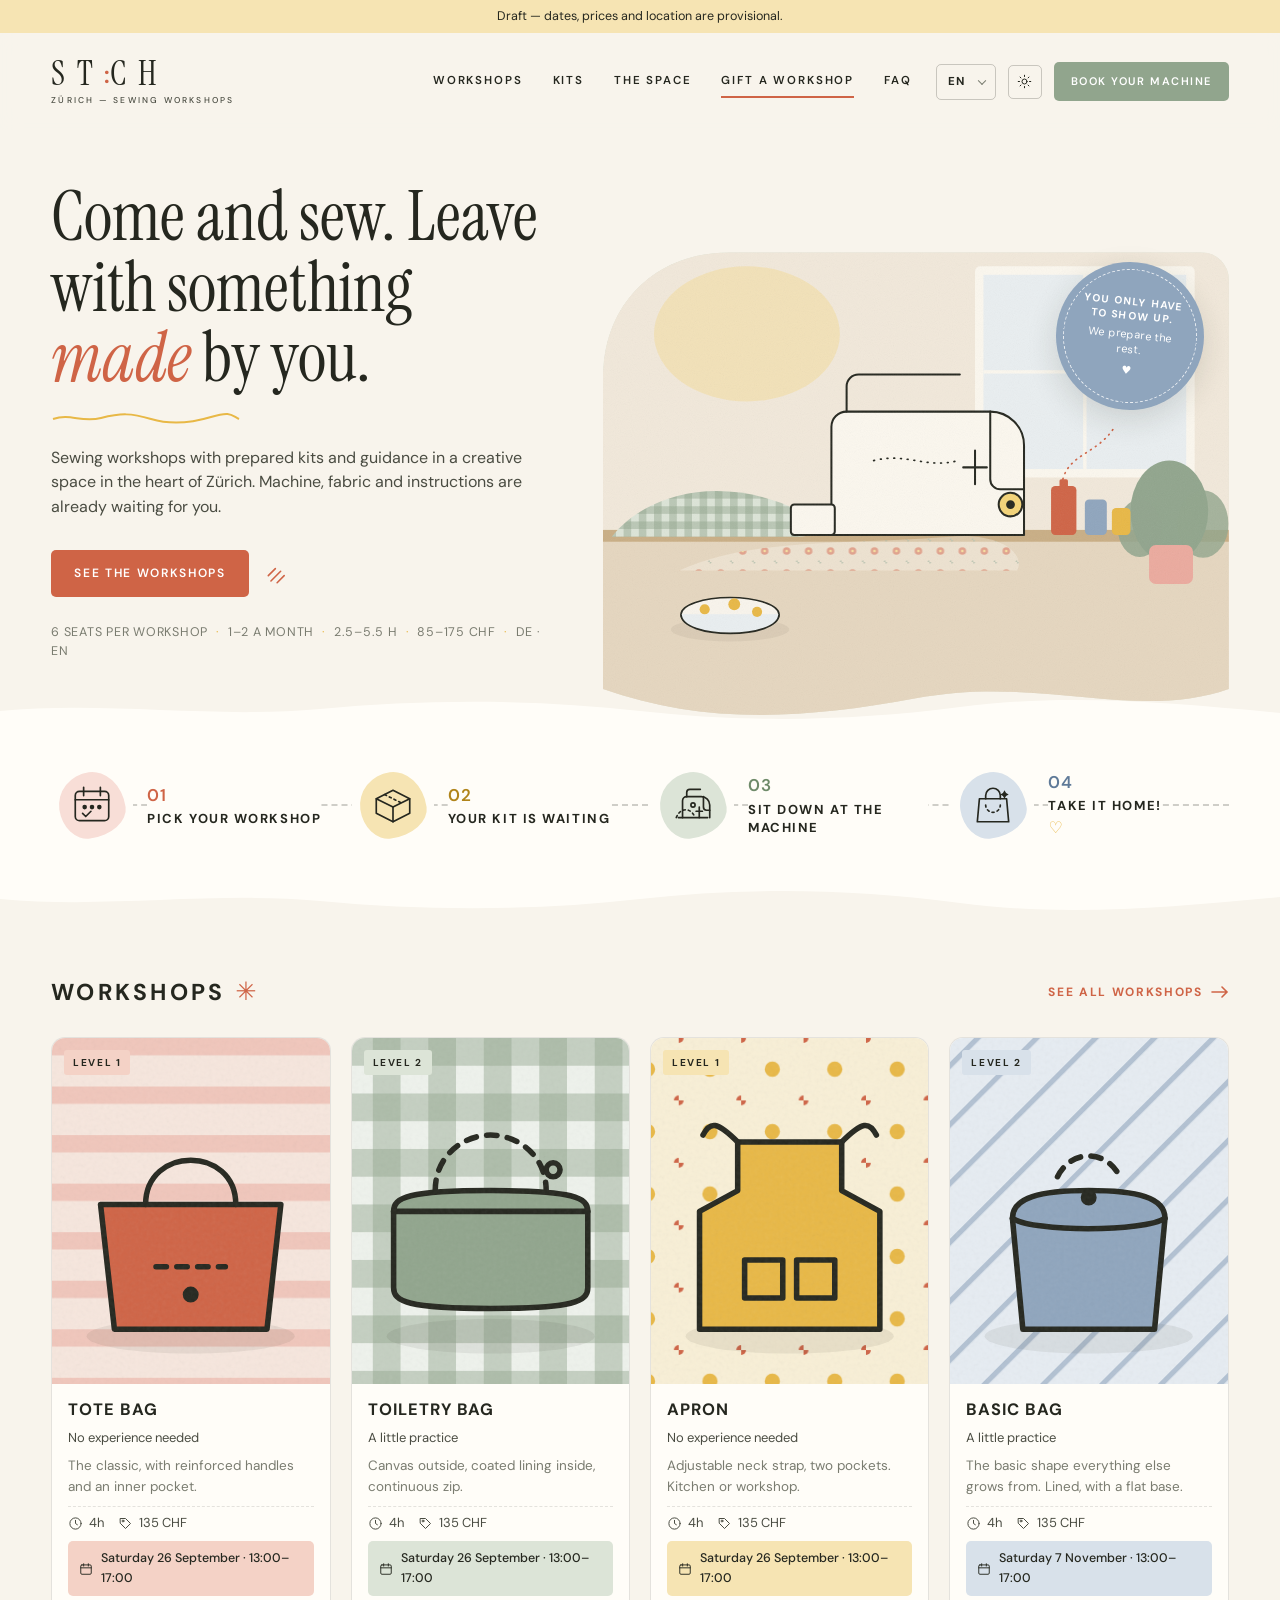
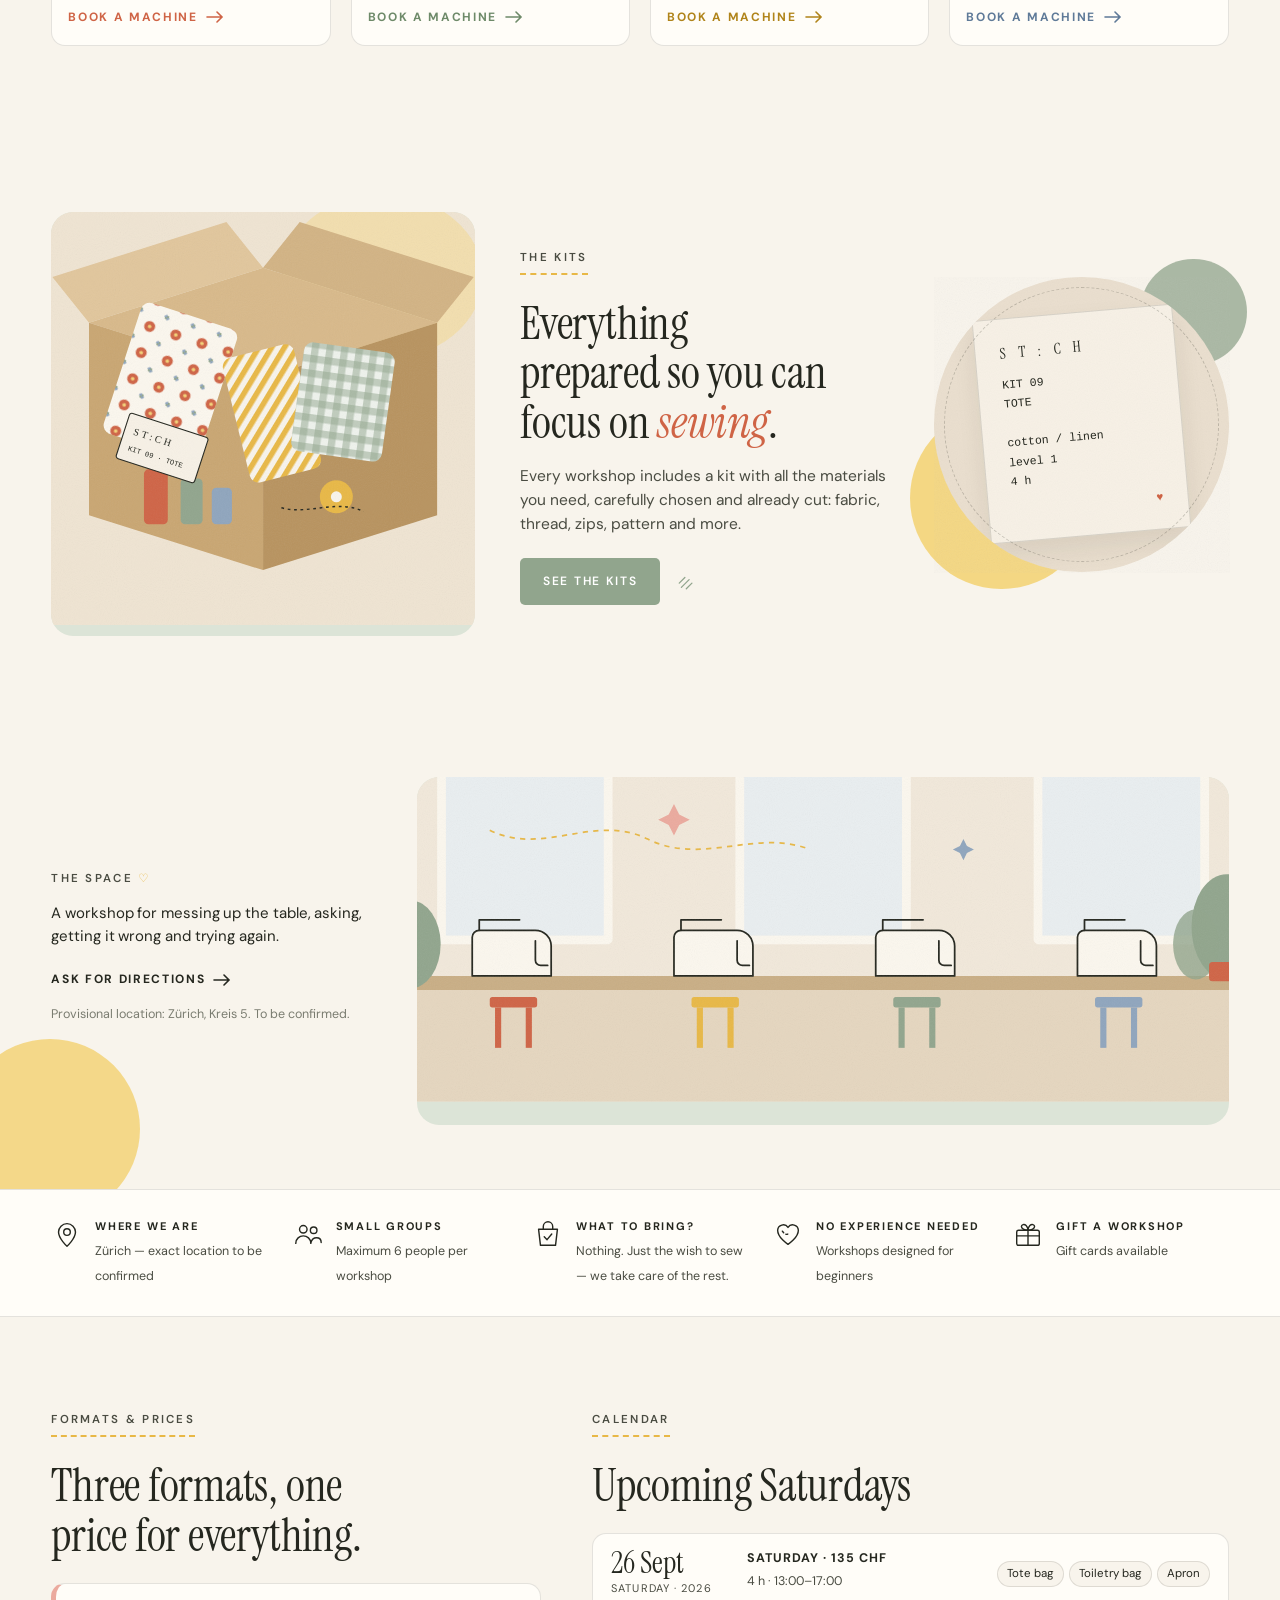
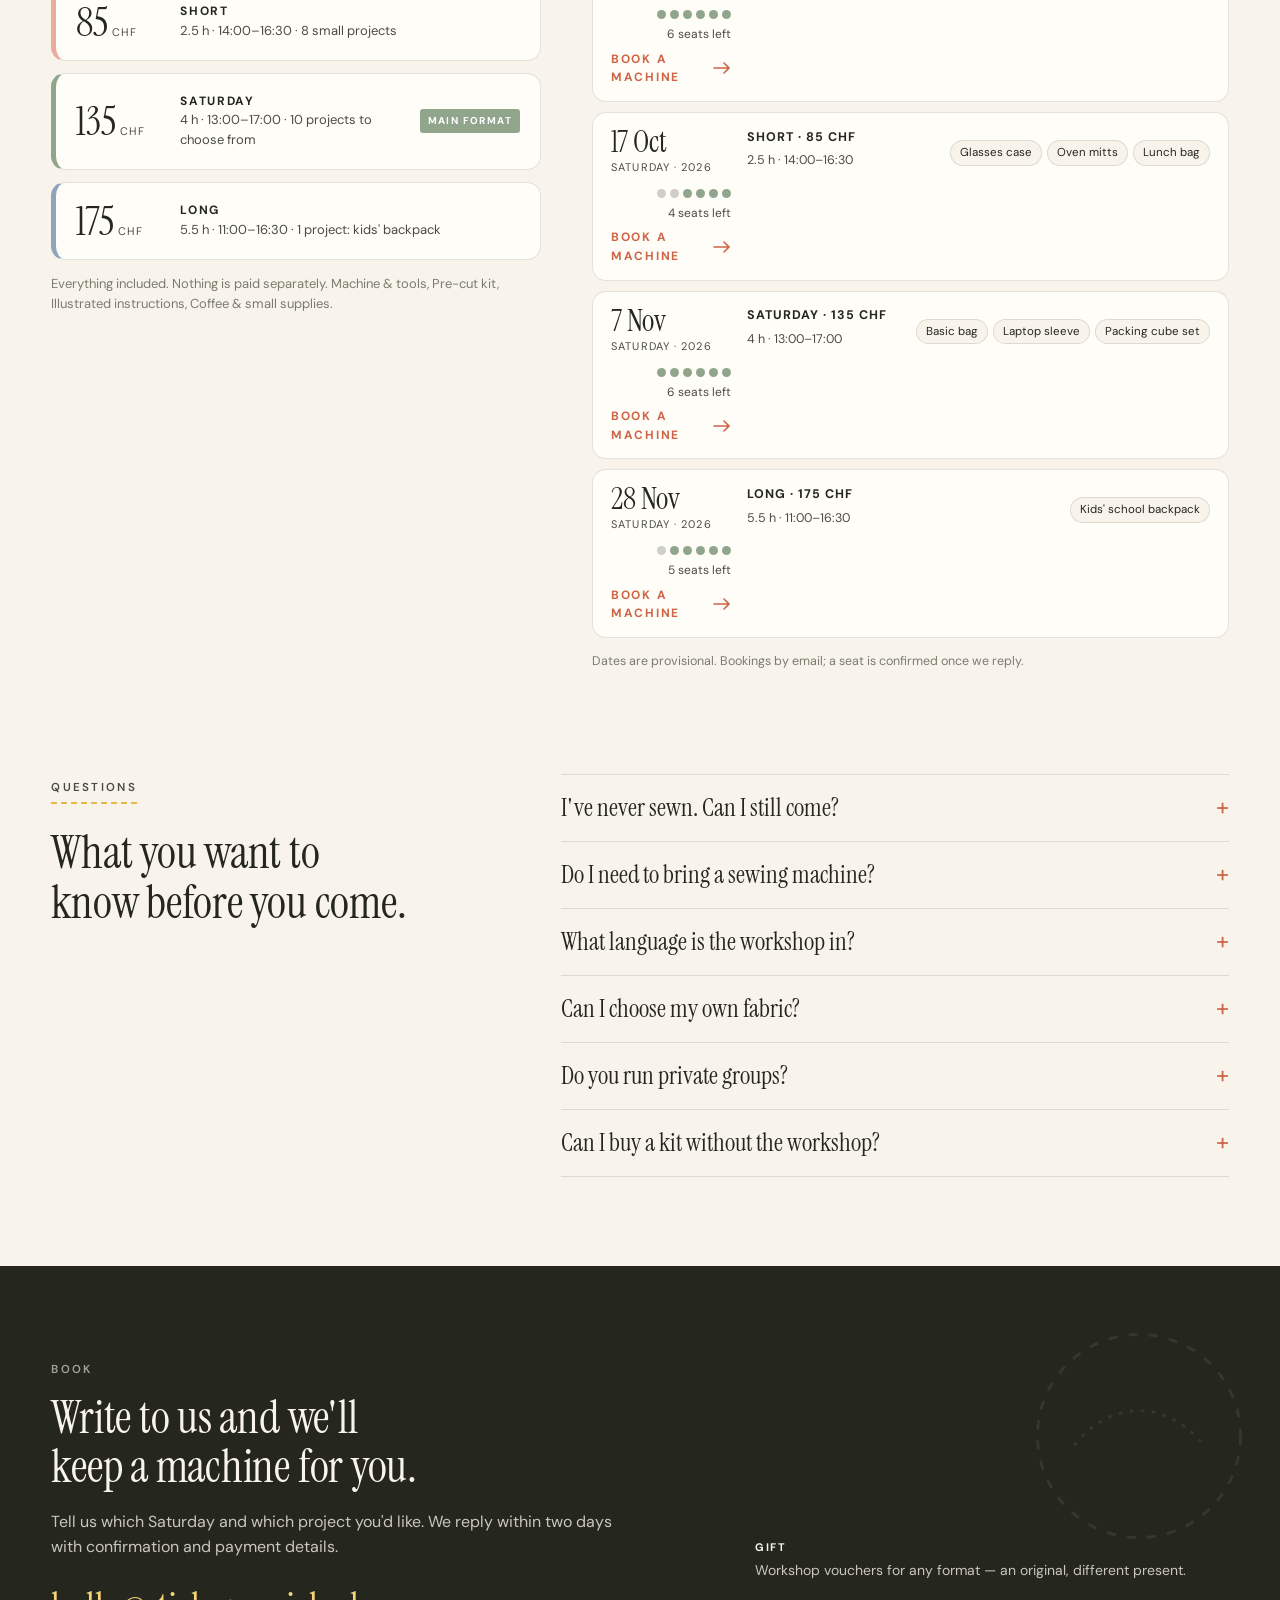
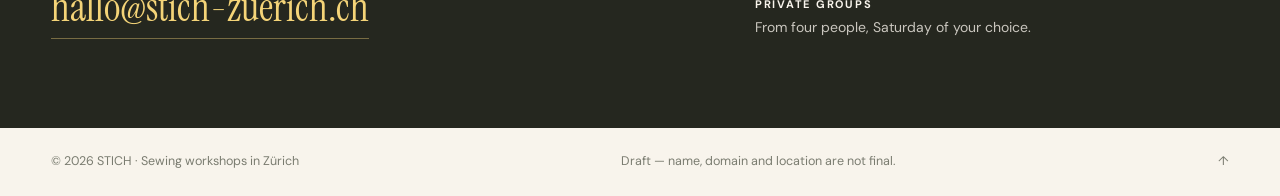
==== commit 755ae818: "Look & feel segons el mockup: portada compacta, 4 tallers destacats, placeholders tèxtils, tema clar" ====
--- a/index.html
+++ b/index.html
@@ -4,12 +4,12 @@
 <link rel="preconnect" href="https://fonts.googleapis.com"><link rel="preconnect" href="https://fonts.gstatic.com" crossorigin><link href="https://fonts.googleapis.com/css2?family=Instrument+Serif:ital@0;1&family=DM+Sans:ital,opsz,wght@0,9..40,400;0,9..40,500;0,9..40,600;0,9..40,700;1,9..40,400&display=swap" rel="stylesheet">
 <link rel="icon" href="data:image/svg+xml,%3Csvg xmlns=%27http://www.w3.org/2000/svg%27 viewBox=%270 0 32 32%27%3E%3Ccircle cx=%2716%27 cy=%2716%27 r=%2716%27 fill=%27%23CF6446%27/%3E%3Ctext x=%2716%27 y=%2722%27 font-size=%2718%27 text-anchor=%27middle%27 fill=%27%23fff%27 font-family=%27serif%27%3ES%3C/text%3E%3C/svg%3E">
 <style>
-/* ============ STICH Zürich — styles ============ */
+/* ============ STICH Zürich — styles (v3, after the mockup) ============ */
 :root{
   --cream:#F8F4EC; --warm:#FFFDF8; --ink:#25271F; --ink-2:#4A4C42; --ink-3:#7A7C70;
   --line:rgba(37,39,31,.12); --line-2:rgba(37,39,31,.22);
   --sage:#91A58D; --blue:#8FA5BD; --mustard:#E8B846; --coral:#CF6446; --pink:#EBAA9E; --yellow:#F4D478;
-  --sage-soft:#D9E2D4; --blue-soft:#D6E0EA; --mustard-soft:#F5E3AE; --coral-soft:#F3CFC2; --pink-soft:#F6DDD6; --yellow-soft:#FBEFC4;
+  --sage-soft:#DCE4D7; --blue-soft:#D8E1EA; --mustard-soft:#F6E4B3; --coral-soft:#F4D2C6; --pink-soft:#F8DED7; --yellow-soft:#FBEFC8;
   --bg:var(--cream); --surface:var(--warm); --text:var(--ink); --muted:var(--ink-2); --faint:var(--ink-3);
   --serif:"Instrument Serif","Cormorant Garamond",Georgia,"Times New Roman",serif;
   --sans:"DM Sans","Inter",system-ui,-apple-system,"Segoe UI",Helvetica,Arial,sans-serif;
@@ -18,14 +18,7 @@
   --radius:14px;
   color-scheme:light;
 }
-@media (prefers-color-scheme:dark){
-  :root:not([data-theme="light"]){
-    --bg:#1E1F1A; --surface:#262821; --text:#F1ECE2; --muted:#C9C3B6; --faint:#9A9587;
-    --line:rgba(241,236,226,.14); --line-2:rgba(241,236,226,.26);
-    --sage-soft:#3B4A39; --blue-soft:#37434F; --mustard-soft:#5A4A22; --coral-soft:#5C3327; --pink-soft:#5A3A34; --yellow-soft:#57491F;
-    color-scheme:dark;
-  }
-}
+/* Dark is opt-in through the toggle only: the brand look is light and warm. */
 :root[data-theme="dark"]{
   --bg:#1E1F1A; --surface:#262821; --text:#F1ECE2; --muted:#C9C3B6; --faint:#9A9587;
   --line:rgba(241,236,226,.14); --line-2:rgba(241,236,226,.26);
@@ -34,65 +27,67 @@
 }
 *,*::before,*::after{box-sizing:border-box}
 html{scroll-behavior:smooth}
-html:focus-within{scroll-behavior:smooth}
 body{margin:0;background:var(--bg);color:var(--text);font-family:var(--sans);font-size:16px;line-height:1.55;-webkit-font-smoothing:antialiased;overflow-x:hidden}
 img,svg{max-width:100%;display:block}
 a{color:inherit}
 button{font:inherit;color:inherit}
-h1,h2,h3,h4{font-family:var(--serif);font-weight:400;margin:0;letter-spacing:-.01em}
-h1{font-size:clamp(46px,6vw,96px);line-height:1;}
-h2{font-size:clamp(34px,4vw,56px);line-height:1.05}
+h1,h2,h3,h4{font-family:var(--serif);font-weight:400;margin:0;letter-spacing:-.005em;text-wrap:balance}
+h1{font-size:clamp(44px,5.4vw,84px);line-height:1.02}
+h2{font-size:clamp(32px,3.6vw,50px);line-height:1.08}
 h3{font-size:clamp(24px,2.4vw,32px);line-height:1.15}
 em.i{font-style:italic;color:var(--coral)}
 p{margin:0 0 1em}
 .wrap{width:min(100% - 2*var(--gutter),1320px);margin-inline:auto}
-.section{padding-block:clamp(56px,9vw,116px)}
-.section--tight{padding-block:clamp(40px,6vw,72px)}
-.eyebrow{font-size:12px;letter-spacing:.18em;text-transform:uppercase;color:var(--muted);margin:0 0 14px;font-weight:500}
-.lead{font-size:clamp(17px,1.4vw,20px);color:var(--muted);max-width:56ch}
+.section{padding-block:clamp(48px,7vw,96px)}
+.eyebrow{font-size:11.5px;letter-spacing:.2em;text-transform:uppercase;color:var(--muted);margin:0 0 14px;font-weight:600;display:inline-block}
+.eyebrow--dash{position:relative;padding-bottom:8px}
+.eyebrow--dash::after{content:"";position:absolute;left:0;right:0;bottom:0;border-top:2px dashed var(--mustard)}
+.lead{font-size:clamp(16px,1.25vw,18px);color:var(--muted);max-width:52ch}
 .sr{position:absolute!important;width:1px;height:1px;overflow:hidden;clip:rect(0 0 0 0);white-space:nowrap}
 :focus-visible{outline:2px solid var(--coral);outline-offset:3px;border-radius:4px}
+.sec-title{font-family:var(--sans);font-weight:700;font-size:clamp(20px,1.8vw,24px);letter-spacing:.14em;text-transform:uppercase;display:flex;align-items:center;gap:10px}
+.sec-title .star{color:var(--coral);font-size:1.1em;line-height:1}
 
 /* ---- buttons ---- */
-.btn{display:inline-flex;align-items:center;gap:10px;padding:14px 22px;border-radius:5px;border:1px solid transparent;text-decoration:none;font-size:12.5px;letter-spacing:.14em;text-transform:uppercase;font-weight:600;cursor:pointer;transition:transform .35s var(--ease),background .3s,color .3s,border-color .3s;background:var(--coral);color:#fff}
+.btn{display:inline-flex;align-items:center;gap:10px;padding:13px 22px;border-radius:5px;border:1px solid transparent;text-decoration:none;font-size:12px;letter-spacing:.14em;text-transform:uppercase;font-weight:600;cursor:pointer;transition:transform .35s var(--ease),background .3s,color .3s,border-color .3s;background:var(--coral);color:#fff;white-space:nowrap}
 .btn:hover{transform:translate(2px,-2px) rotate(-.5deg);background:#B9563A}
 .btn--sage{background:var(--sage);color:#fff}.btn--sage:hover{background:#7C9178}
 .btn--ghost{background:transparent;border-color:var(--line-2);color:var(--text)}.btn--ghost:hover{background:var(--surface)}
-.btn--sm{padding:10px 16px;font-size:11.5px}
-.link{display:inline-flex;align-items:center;gap:8px;font-size:12.5px;letter-spacing:.14em;text-transform:uppercase;font-weight:600;text-decoration:none;color:var(--coral)}
-.link svg{transition:transform .3s var(--ease)}.link:hover svg{transform:translateX(4px)}
-.link--sage{color:#5F7A5A}.link--blue{color:#5A7594}.link--mustard{color:#9A7311}.link--pink{color:#B3675A}
+.btn--sm{padding:10px 16px;font-size:11px}
+.link{display:inline-flex;align-items:center;gap:8px;font-size:12px;letter-spacing:.14em;text-transform:uppercase;font-weight:700;text-decoration:none;color:var(--coral);background:none;border:0;padding:0;cursor:pointer}
+.link svg{transition:transform .3s var(--ease);flex:0 0 auto}.link:hover svg{transform:translateX(4px)}
+.link--sage{color:#6E8A69}.link--blue{color:#5F7A98}.link--mustard{color:#B0841A}.link--pink{color:#C4705F}.link--coral{color:var(--coral)}.link--yellow{color:#B08A1E}
+.link--ink{color:var(--text)}
 
 /* ---- draft notice ---- */
-.notice{background:var(--mustard-soft);color:var(--ink);font-size:13px;text-align:center;padding:8px var(--gutter);border-bottom:1px solid var(--line)}
+.notice{background:var(--mustard-soft);color:var(--ink);font-size:12.5px;text-align:center;padding:7px var(--gutter)}
 :root[data-theme="dark"] .notice{color:var(--text)}
-@media (prefers-color-scheme:dark){:root:not([data-theme="light"]) .notice{color:var(--text)}}
 
 /* ---- header ---- */
-.header{position:sticky;top:0;z-index:50;border-bottom:1px solid transparent;transition:border-color .3s,padding .3s}
-/* blur lives on a pseudo-element: a backdrop-filter on .header itself would become the containing block of the fixed mobile nav */
-.header::before{content:"";position:absolute;inset:0;z-index:-1;background:color-mix(in srgb,var(--bg) 86%,transparent);backdrop-filter:blur(10px);-webkit-backdrop-filter:blur(10px)}
-.header__in{display:flex;align-items:center;gap:24px;padding-block:22px;transition:padding .3s var(--ease)}
+.header{position:sticky;top:0;z-index:50;border-bottom:1px solid transparent;transition:border-color .3s}
+.header::before{content:"";position:absolute;inset:0;z-index:-1;background:color-mix(in srgb,var(--bg) 88%,transparent);backdrop-filter:blur(10px);-webkit-backdrop-filter:blur(10px)}
+.header__in{display:flex;align-items:center;gap:24px;padding-block:24px;transition:padding .3s var(--ease)}
 .header.is-stuck{border-bottom-color:var(--line)}
 .header.is-stuck .header__in{padding-block:12px}
 .logo{text-decoration:none;display:block;line-height:1}
-.logo__mark{font-family:var(--serif);font-size:30px;letter-spacing:.32em;display:flex;align-items:baseline}
-.logo__mark .colon{color:var(--coral);font-family:var(--sans);font-weight:600;font-size:22px;letter-spacing:0;transform:translateY(-2px)}
-.logo__sub{font-size:8.5px;letter-spacing:.24em;text-transform:uppercase;color:var(--muted);margin-top:5px;font-weight:500}
-.nav{display:flex;gap:28px;margin-left:auto;align-items:center}
-.nav a{text-decoration:none;font-size:12px;letter-spacing:.14em;text-transform:uppercase;font-weight:500;padding:6px 0;border-bottom:2px solid transparent;transition:border-color .3s}
+.logo__mark{font-family:var(--serif);font-size:34px;letter-spacing:.34em;display:flex;align-items:baseline}
+.logo__mark .colon{color:var(--coral);font-family:var(--sans);font-weight:600;font-size:24px;letter-spacing:0;transform:translateY(-2px)}
+.logo__sub{font-size:8.5px;letter-spacing:.26em;text-transform:uppercase;color:var(--muted);margin-top:6px;font-weight:500;white-space:nowrap}
+@media (max-width:420px){.logo__mark{font-size:28px}.logo__sub{font-size:7.5px;letter-spacing:.2em}}
+.nav{display:flex;gap:30px;margin-left:auto;align-items:center}
+.nav a{text-decoration:none;font-size:11.5px;letter-spacing:.16em;text-transform:uppercase;font-weight:600;padding:6px 0;border-bottom:2px solid transparent;transition:border-color .3s}
 .nav a:hover,.nav a.is-active{border-bottom-color:var(--coral)}
-.header__tools{display:flex;align-items:center;gap:14px}
+.header__tools{display:flex;align-items:center;gap:12px}
 .lang{position:relative}
-.lang select{appearance:none;-webkit-appearance:none;background:transparent;border:1px solid var(--line-2);border-radius:5px;padding:8px 30px 8px 12px;font:inherit;font-size:12px;letter-spacing:.12em;font-weight:600;color:var(--text);cursor:pointer}
-.lang::after{content:"";position:absolute;right:11px;top:50%;width:7px;height:7px;border-right:1.5px solid var(--faint);border-bottom:1.5px solid var(--faint);transform:translateY(-70%) rotate(45deg);pointer-events:none}
-.theme{background:transparent;border:1px solid var(--line-2);border-radius:5px;width:36px;height:36px;display:grid;place-items:center;cursor:pointer}
+.lang select{appearance:none;-webkit-appearance:none;background:transparent;border:1px solid var(--line-2);border-radius:5px;padding:8px 28px 8px 11px;font:inherit;font-size:11.5px;letter-spacing:.12em;font-weight:700;color:var(--text);cursor:pointer}
+.lang::after{content:"";position:absolute;right:11px;top:50%;width:6px;height:6px;border-right:1.5px solid var(--faint);border-bottom:1.5px solid var(--faint);transform:translateY(-70%) rotate(45deg);pointer-events:none}
+.theme{background:transparent;border:1px solid var(--line-2);border-radius:5px;width:34px;height:34px;display:grid;place-items:center;cursor:pointer}
 .burger{display:none;background:transparent;border:1px solid var(--line-2);border-radius:5px;width:40px;height:36px;place-items:center;cursor:pointer}
 .burger span{display:block;width:18px;height:1.5px;background:var(--text);margin:2.5px 0}
-@media (max-width:1060px){
+@media (max-width:1100px){
   .nav{position:fixed;inset:0;background:var(--bg);flex-direction:column;justify-content:center;gap:22px;transform:translateY(-100%);visibility:hidden;transition:transform .45s var(--ease),visibility 0s .45s;z-index:40;margin:0}
   .nav.is-open{transform:none;visibility:visible;transition-delay:0s}
-  .nav a{font-size:20px;letter-spacing:.1em;font-family:var(--serif);text-transform:none}
+  .nav a{font-size:22px;letter-spacing:.04em;font-family:var(--serif);text-transform:none;font-weight:400}
   .header__cta{display:none}
   .burger{display:grid;position:relative;z-index:45}
   .burger.is-open span:nth-child(1){transform:translateY(4px) rotate(45deg)}
@@ -101,200 +96,194 @@
   .header__tools{margin-left:auto}
 }
 
+/* ---- photo placeholders ---- */
+.photo{position:relative;overflow:hidden;isolation:isolate;background:var(--sage-soft)}
+.photo .ph,.photo img{width:100%;height:100%;object-fit:cover;display:block;transition:transform .8s var(--ease)}
+
 /* ---- hero ---- */
-.hero{padding-block:clamp(36px,6vw,80px) clamp(40px,6vw,72px);position:relative}
-.hero__grid{display:grid;grid-template-columns:1.1fr 1fr;gap:clamp(28px,5vw,72px);align-items:center}
-.hero__copy{position:relative}
-.hero .lead{margin-top:26px;margin-bottom:34px}
+.hero{padding-block:clamp(28px,4vw,56px) 0;position:relative}
+.hero__grid{display:grid;grid-template-columns:1fr 1.25fr;gap:clamp(28px,4vw,56px);align-items:center}
+.hero__copy{padding-bottom:clamp(24px,4vw,48px)}
+.hero__stitch{margin:18px 0 22px;color:var(--mustard)}
+.hero .lead{margin-bottom:30px}
 .hero__cta{display:flex;flex-wrap:wrap;gap:14px;align-items:center}
-.hero__deco{position:absolute;left:0;bottom:-20px;color:var(--mustard)}
-.hero__photo{position:relative}
-.photo{aspect-ratio:4/5;background:var(--sage-soft);border-radius:90px 20px 80px 30px;overflow:hidden;position:relative;isolation:isolate}
-.photo--hero{aspect-ratio:5/4}
-.photo img{width:100%;height:100%;object-fit:cover}
-.photo .ph{position:absolute;inset:0;width:100%;height:100%;transition:transform .8s var(--ease)}
-.badge-circle{position:absolute;top:-18px;right:-10px;width:150px;height:150px;border-radius:50%;background:var(--blue);color:#fff;display:grid;place-items:center;text-align:center;padding:20px;font-size:11.5px;letter-spacing:.06em;line-height:1.35;transform:rotate(6deg);box-shadow:0 10px 30px rgba(37,39,31,.12)}
-.badge-circle b{display:block;font-weight:700;letter-spacing:.12em;font-size:11px;margin-bottom:4px}
-.badge-circle::before{content:"";position:absolute;inset:7px;border:1.5px dashed rgba(255,255,255,.75);border-radius:50%}
-.facts{margin-top:clamp(36px,5vw,64px);display:grid;grid-template-columns:repeat(6,1fr);gap:18px;padding:22px 26px;background:var(--surface);border:1px solid var(--line);border-radius:var(--radius)}
-.fact{min-width:0}
-.fact b{display:block;font-family:var(--serif);font-size:26px;line-height:1.05;margin-bottom:4px}
-.fact span{font-size:12px;letter-spacing:.06em;color:var(--muted);text-transform:uppercase}
-@media (max-width:1000px){.facts{grid-template-columns:repeat(3,1fr)}}
+.hero__facts{margin-top:26px;font-size:12.5px;letter-spacing:.06em;color:var(--faint);text-transform:uppercase}
+.hero__facts span+span::before{content:"·";margin:0 8px;color:var(--mustard)}
+.hero__photo{position:relative;align-self:end}
+.photo--hero{aspect-ratio:4/3;border-radius:120px 28px 0 0;clip-path:url(#heroClip)}
+.badge-circle{position:absolute;top:2%;right:4%;width:148px;height:148px;border-radius:50%;background:var(--blue);color:#fff;display:grid;place-items:center;text-align:center;padding:22px;font-size:11px;letter-spacing:.04em;line-height:1.35;transform:rotate(6deg);box-shadow:0 10px 30px rgba(37,39,31,.14)}
+.badge-circle b{display:block;font-weight:700;letter-spacing:.12em;font-size:10.5px;margin-bottom:4px;text-transform:uppercase}
+.badge-circle::before{content:"";position:absolute;inset:7px;border:1.5px dashed rgba(255,255,255,.8);border-radius:50%}
 @media (max-width:860px){
   .hero__grid{grid-template-columns:1fr}
-  .badge-circle{width:124px;height:124px;font-size:10.5px;right:6px;top:-14px}
-  .facts{grid-template-columns:repeat(2,1fr);padding:18px}
+  .hero__copy{padding-bottom:0}
+  .photo--hero{aspect-ratio:4/3;border-radius:80px 20px 0 0}
+  .badge-circle{width:118px;height:118px;font-size:10px;padding:16px;right:8px;top:-12px}
 }
 
-/* ---- wave divider / steps ---- */
-.wave{display:block;width:100%;height:40px;color:var(--surface)}
-.steps{background:var(--surface);padding-block:clamp(28px,4vw,52px)}
+/* ---- steps strip (torn-paper edges) ---- */
+.steps{background:var(--surface);position:relative;padding-block:clamp(26px,3.5vw,44px);margin-top:-2px}
+.steps::before,.steps::after{content:"";position:absolute;left:0;right:0;height:22px;background:var(--surface);-webkit-mask:url("data:image/svg+xml,%3Csvg xmlns='http://www.w3.org/2000/svg' viewBox='0 0 1440 22' preserveAspectRatio='none'%3E%3Cpath d='M0 22 L0 12 C120 2 240 20 360 10 S600 0 720 12 S960 22 1080 8 S1320 4 1440 14 L1440 22Z' fill='black'/%3E%3C/svg%3E") center/100% 100% no-repeat;mask:url("data:image/svg+xml,%3Csvg xmlns='http://www.w3.org/2000/svg' viewBox='0 0 1440 22' preserveAspectRatio='none'%3E%3Cpath d='M0 22 L0 12 C120 2 240 20 360 10 S600 0 720 12 S960 22 1080 8 S1320 4 1440 14 L1440 22Z' fill='black'/%3E%3C/svg%3E") center/100% 100% no-repeat}
+.steps::before{top:-21px}
+.steps::after{bottom:-21px;transform:scaleY(-1)}
 .steps__grid{display:grid;grid-template-columns:repeat(4,1fr);gap:24px;position:relative}
-.step{display:flex;gap:16px;align-items:center;position:relative}
-.step__icon{position:relative;width:78px;height:78px;flex:0 0 78px;display:grid;place-items:center}
-.step__icon .blob{position:absolute;inset:6px;border-radius:52% 48% 60% 40%/50% 60% 40% 50%;transform:rotate(-8deg)}
-.step__icon svg{position:relative;width:44px;height:44px;stroke:var(--text);fill:none;stroke-width:1.6;stroke-linecap:round;stroke-linejoin:round}
-.step__num{font-family:var(--serif);font-size:20px;color:var(--muted);letter-spacing:.08em}
-.step__label{font-size:14px;letter-spacing:.12em;text-transform:uppercase;font-weight:600;line-height:1.35}
-.step:not(:last-child)::after{content:"";position:absolute;right:-24px;top:50%;width:24px;border-top:2px dashed var(--line-2);opacity:.9}
-@media (max-width:900px){.steps__grid{grid-template-columns:1fr 1fr;gap:20px 18px}.step:not(:last-child)::after{display:none}}
-@media (max-width:420px){.step{gap:12px}.step__icon{width:66px;height:66px;flex-basis:66px}}
+.step{display:flex;gap:14px;align-items:center;position:relative}
+.step__icon{position:relative;width:82px;height:82px;flex:0 0 82px;display:grid;place-items:center}
+.step__icon .blob{position:absolute;inset:8px;border-radius:52% 48% 60% 40%/50% 60% 40% 50%;transform:rotate(-8deg)}
+.step__icon svg{position:relative;width:46px;height:46px;stroke:var(--text);fill:none;stroke-width:1.6;stroke-linecap:round;stroke-linejoin:round}
+.step__num{font-family:var(--sans);font-weight:600;font-size:17px;letter-spacing:.06em;margin-bottom:2px}
+.step__label{font-size:13px;letter-spacing:.12em;text-transform:uppercase;font-weight:700;line-height:1.4}
+.step:not(:last-child)::after{content:"";position:absolute;right:-8px;top:50%;width:0;height:0}
+.steps__thread{position:absolute;left:0;right:0;top:50%;height:2px;border-top:2px dashed var(--line-2);z-index:0;transform:translateY(-1px)}
+.step>*{position:relative;z-index:1;background:var(--surface)}
+@media (max-width:900px){.steps__grid{grid-template-columns:1fr 1fr;gap:18px 14px}.steps__thread{display:none}}
+@media (max-width:420px){.step{gap:10px}.step__icon{width:68px;height:68px;flex-basis:68px}.step__label{font-size:12px}}
 
 /* ---- section heads ---- */
-.sec-head{display:flex;align-items:flex-end;justify-content:space-between;gap:20px;margin-bottom:clamp(24px,3vw,40px);flex-wrap:wrap}
-.sec-head h2 .star{color:var(--coral);font-size:.7em;vertical-align:.25em;margin-left:6px;display:inline-block}
-
-/* ---- formats ---- */
-.formats{display:grid;grid-template-columns:repeat(3,1fr);gap:20px}
-.format{background:var(--surface);border:1px solid var(--line);border-radius:var(--radius);padding:30px 28px;position:relative;overflow:hidden;transition:transform .4s var(--ease)}
-.format:hover{transform:translateY(-4px)}
-.format::before{content:"";position:absolute;top:-40px;right:-40px;width:140px;height:140px;border-radius:50%;opacity:.9}
-.format--short::before{background:var(--pink-soft)}.format--sat::before{background:var(--sage-soft)}.format--long::before{background:var(--blue-soft)}
-.format .eyebrow{margin-bottom:8px}
-.format__price{font-family:var(--serif);font-size:56px;line-height:1;margin:6px 0 4px;position:relative}
-.format__price small{font-family:var(--sans);font-size:14px;letter-spacing:.1em;color:var(--muted);margin-left:6px}
-.format__meta{color:var(--muted);font-size:14px;margin-bottom:16px;position:relative}
-.format ul{list-style:none;padding:0;margin:0 0 18px;font-size:14.5px;position:relative}
-.format li{padding:6px 0 6px 22px;position:relative;border-top:1px dashed var(--line)}
-.format li::before{content:"";position:absolute;left:2px;top:14px;width:9px;height:9px;border-radius:50%;background:var(--coral)}
-.format--sat li::before{background:var(--sage)}.format--long li::before{background:var(--blue)}
-.format__tag{position:absolute;top:18px;right:18px;font-size:10.5px;letter-spacing:.14em;text-transform:uppercase;font-weight:700;background:var(--sage);color:#fff;padding:5px 9px;border-radius:4px}
-.format__incl{font-size:13px;color:var(--faint);margin-top:14px}
-@media (max-width:900px){.formats{grid-template-columns:1fr}}
-
-/* ---- filters ---- */
-.filters{display:flex;flex-wrap:wrap;gap:10px 28px;align-items:center;margin-bottom:28px}
-.filters__group{display:flex;gap:8px;align-items:center;flex-wrap:wrap}
-.filters__label{font-size:11.5px;letter-spacing:.14em;text-transform:uppercase;color:var(--faint);margin-right:6px;font-weight:600}
-.chip{border:1px solid var(--line-2);background:transparent;border-radius:999px;padding:7px 14px;font-size:12.5px;cursor:pointer;transition:background .25s,border-color .25s,color .25s}
-.chip:hover{border-color:var(--text)}
-.chip[aria-pressed="true"]{background:var(--ink);color:var(--cream);border-color:var(--ink)}
-:root[data-theme="dark"] .chip[aria-pressed="true"]{background:var(--cream);color:var(--ink);border-color:var(--cream)}
-@media (prefers-color-scheme:dark){:root:not([data-theme="light"]) .chip[aria-pressed="true"]{background:var(--cream);color:var(--ink);border-color:var(--cream)}}
-.filters__count{margin-left:auto;font-size:13px;color:var(--faint)}
+.sec-head{display:flex;align-items:center;justify-content:space-between;gap:20px;margin-bottom:clamp(20px,2.6vw,32px);flex-wrap:wrap}
 
 /* ---- kit cards ---- */
-.grid{display:grid;grid-template-columns:repeat(4,1fr);gap:22px}
+.grid{display:grid;grid-template-columns:repeat(4,1fr);gap:20px}
 @media (max-width:1100px){.grid{grid-template-columns:repeat(3,1fr)}}
-@media (max-width:800px){.grid{grid-template-columns:repeat(2,1fr);gap:16px}}
+@media (max-width:800px){.grid{grid-template-columns:repeat(2,1fr);gap:14px}}
 @media (max-width:520px){
   .grid{display:flex;overflow-x:auto;gap:14px;scroll-snap-type:x mandatory;padding-bottom:12px;margin-inline:calc(-1*var(--gutter));padding-inline:var(--gutter);scrollbar-width:thin}
-  .grid>*{flex:0 0 78%;scroll-snap-align:start}
+  .grid>*{flex:0 0 80%;scroll-snap-align:start}
 }
 .card{background:var(--surface);border:1px solid var(--line);border-radius:var(--radius);overflow:hidden;display:flex;flex-direction:column;transition:transform .45s var(--ease),border-color .3s;position:relative}
 .card:hover{transform:translateY(-4px);border-color:var(--line-2)}
 .card__img{aspect-ratio:4/5;position:relative;overflow:hidden}
 .card__img .ph{width:100%;height:100%;transition:transform .8s var(--ease)}
 .card:hover .card__img .ph{transform:scale(1.03)}
-.card__lvl{position:absolute;top:12px;left:12px;font-size:10.5px;letter-spacing:.14em;text-transform:uppercase;font-weight:700;padding:5px 9px;border-radius:4px;background:var(--surface);color:var(--text);border:1px solid var(--line)}
-.card__body{padding:18px 18px 20px;display:flex;flex-direction:column;gap:10px;flex:1}
-.card__title{font-family:var(--sans);font-size:17px;font-weight:700;letter-spacing:.06em;text-transform:uppercase;line-height:1.2}
-.card__desc{font-size:14px;color:var(--muted);margin:0;flex:1}
-.card__meta{display:flex;gap:16px;font-size:13.5px;color:var(--muted);align-items:center}
+.card__lvl{position:absolute;top:12px;left:12px;font-size:10px;letter-spacing:.16em;text-transform:uppercase;font-weight:700;padding:5px 9px;border-radius:3px;color:var(--ink)}
+.card__body{padding:16px 16px 18px;display:flex;flex-direction:column;gap:8px;flex:1}
+.card__title{font-family:var(--sans);font-size:16.5px;font-weight:700;letter-spacing:.06em;text-transform:uppercase;line-height:1.2}
+.card__sub{font-size:13px;color:var(--muted);margin:0}
+.card__desc{font-size:13.5px;color:var(--faint);margin:0;flex:1}
+.card__meta{display:flex;gap:14px;font-size:13px;color:var(--muted);align-items:center;padding-top:6px;border-top:1px dashed var(--line)}
 .card__meta span{display:inline-flex;align-items:center;gap:6px}
 .card__meta svg{width:15px;height:15px;stroke:currentColor;fill:none;stroke-width:1.6;stroke-linecap:round;stroke-linejoin:round}
-.card__date{font-size:13px;padding:9px 12px;border-radius:6px;display:flex;align-items:center;gap:8px;font-weight:500}
-.card__date svg{width:15px;height:15px;stroke:currentColor;fill:none;stroke-width:1.6;stroke-linecap:round;stroke-linejoin:round;flex:0 0 auto}
+.card__date{font-size:12.5px;padding:8px 11px;border-radius:5px;display:flex;align-items:center;gap:8px;font-weight:500;color:var(--ink)}
+.card__date svg{width:14px;height:14px;stroke:currentColor;fill:none;stroke-width:1.6;stroke-linecap:round;stroke-linejoin:round;flex:0 0 auto}
 .card__date--none{background:var(--bg);color:var(--faint);border:1px dashed var(--line-2)}
 .card__cta{margin-top:4px}
 .card[hidden]{display:none}
-.card svg.ph{stroke:var(--ink);stroke-width:1.5;stroke-linecap:round;stroke-linejoin:round}
-.accent-coral .card__date{background:var(--coral-soft)}
-.accent-sage .card__date{background:var(--sage-soft)}
-.accent-mustard .card__date{background:var(--mustard-soft)}
-.accent-blue .card__date{background:var(--blue-soft)}
-.accent-pink .card__date{background:var(--pink-soft)}
-.accent-yellow .card__date{background:var(--yellow-soft)}
+.accent-coral .card__date,.accent-coral .card__lvl{background:var(--coral-soft)}
+.accent-sage .card__date,.accent-sage .card__lvl{background:var(--sage-soft)}
+.accent-mustard .card__date,.accent-mustard .card__lvl{background:var(--mustard-soft)}
+.accent-blue .card__date,.accent-blue .card__lvl{background:var(--blue-soft)}
+.accent-pink .card__date,.accent-pink .card__lvl{background:var(--pink-soft)}
+.accent-yellow .card__date,.accent-yellow .card__lvl{background:var(--yellow-soft)}
+:root[data-theme="dark"] .card__lvl,:root[data-theme="dark"] .card__date{color:var(--text)}
 .empty{grid-column:1/-1;text-align:center;color:var(--faint);padding:40px 0;font-family:var(--serif);font-size:24px}
 
-/* ---- dates ---- */
-.dates{display:flex;flex-direction:column;gap:12px}
-.date{display:grid;grid-template-columns:150px 1.2fr 1.6fr auto;gap:22px;align-items:center;background:var(--surface);border:1px solid var(--line);border-radius:var(--radius);padding:20px 24px;transition:transform .4s var(--ease)}
-.date:hover{transform:translateX(4px)}
-.date__day{font-family:var(--serif);font-size:34px;line-height:1}
-.date__day small{display:block;font-family:var(--sans);font-size:11.5px;letter-spacing:.12em;text-transform:uppercase;color:var(--muted);margin-top:6px}
-.date__fmt b{display:block;font-size:14px;letter-spacing:.08em;text-transform:uppercase;font-weight:700}
-.date__fmt span{font-size:13.5px;color:var(--muted)}
-.date__kits{display:flex;flex-wrap:wrap;gap:6px}
-.date__kits span{font-size:12.5px;padding:4px 10px;border-radius:999px;background:var(--bg);border:1px solid var(--line)}
-.date__seats{display:flex;flex-direction:column;align-items:flex-end;gap:8px;font-size:12.5px;color:var(--muted)}
-.seats{display:flex;gap:4px}
-.seats i{width:10px;height:10px;border-radius:50%;background:var(--sage);display:block}
-.seats i.taken{background:var(--line-2)}
-.date.is-full .seats i{background:var(--line-2)}
-.date__prov{font-size:12.5px;color:var(--faint);margin-top:16px}
-@media (max-width:900px){.date{grid-template-columns:1fr 1fr;gap:14px}.date__kits{grid-column:1/-1}.date__seats{align-items:flex-start;grid-column:1/-1;flex-direction:row;justify-content:space-between;align-items:center}}
+/* ---- filters (only in the expanded catalogue) ---- */
+.filters{display:flex;flex-wrap:wrap;gap:10px 28px;align-items:center;margin:8px 0 22px}
+.filters[hidden]{display:none}
+.filters__group{display:flex;gap:8px;align-items:center;flex-wrap:wrap}
+.filters__label{font-size:11px;letter-spacing:.14em;text-transform:uppercase;color:var(--faint);margin-right:6px;font-weight:700}
+.chip{border:1px solid var(--line-2);background:transparent;border-radius:999px;padding:6px 13px;font-size:12.5px;cursor:pointer;transition:background .25s,border-color .25s,color .25s}
+.chip:hover{border-color:var(--text)}
+.chip[aria-pressed="true"]{background:var(--ink);color:var(--cream);border-color:var(--ink)}
+:root[data-theme="dark"] .chip[aria-pressed="true"]{background:var(--cream);color:var(--ink);border-color:var(--cream)}
+.filters__count{margin-left:auto;font-size:13px;color:var(--faint)}
 
 /* ---- kits feature ---- */
-.kitsec{background:var(--surface);border-block:1px solid var(--line)}
-.kitsec__grid{display:grid;grid-template-columns:1.15fr 1fr .85fr;gap:clamp(24px,4vw,56px);align-items:center}
-.kitsec__box{border-radius:20px 60px 20px 20px;overflow:hidden;aspect-ratio:1/1;background:var(--mustard-soft)}
-.kitsec__copy h2{margin-bottom:18px}
-.kitsec__copy ul{list-style:none;padding:0;margin:0 0 24px;display:grid;grid-template-columns:1fr 1fr;gap:6px 16px;font-size:14px;color:var(--muted)}
-.kitsec__copy li::before{content:"— ";color:var(--coral)}
-.label-photo{position:relative;aspect-ratio:1;border-radius:50%;background:var(--pink-soft);display:grid;place-items:center;overflow:hidden}
-.label-photo::after{content:"";position:absolute;inset:10px;border:1.5px dashed rgba(37,39,31,.25);border-radius:50%}
-.label{background:#F6F0E4;color:#25271F;padding:22px 26px;border:1px solid rgba(37,39,31,.15);font-family:ui-monospace,"SF Mono",Menlo,monospace;font-size:12px;line-height:1.7;transform:rotate(-4deg);box-shadow:0 12px 24px rgba(37,39,31,.08);width:min(70%,220px)}
+.kitsec{padding-block:clamp(40px,6vw,80px);position:relative}
+.kitsec__grid{display:grid;grid-template-columns:1.15fr 1fr .8fr;gap:clamp(24px,3.5vw,48px);align-items:center}
+.kitsec__box{border-radius:22px;aspect-ratio:1/1}
+.kitsec__copy h2{margin:10px 0 16px}
+.kitsec__copy .lead{font-size:15.5px;margin-bottom:22px}
+.kitsec__right{position:relative;aspect-ratio:1}
+.kitsec__blob{position:absolute;left:-8%;bottom:-6%;width:62%;aspect-ratio:1;border-radius:50%;background:var(--yellow);opacity:.9;z-index:0}
+.kitsec__blob--sage{left:auto;right:-6%;top:-6%;bottom:auto;width:36%;background:var(--sage);opacity:.75}
+.label-photo{position:relative;z-index:1;aspect-ratio:1;border-radius:50%;background:#EADFCF;display:grid;place-items:center;overflow:hidden;filter:url(#grain)}
+.label-photo::after{content:"";position:absolute;inset:10px;border:1.5px dashed rgba(37,39,31,.22);border-radius:50%}
+.label{background:#F7F1E6;color:#25271F;padding:22px 24px;border:1px solid rgba(37,39,31,.15);font-family:ui-monospace,"SF Mono",Menlo,monospace;font-size:11.5px;line-height:1.7;transform:rotate(-5deg);box-shadow:0 12px 24px rgba(37,39,31,.08);width:min(68%,210px)}
 .label b{display:block;letter-spacing:.32em;font-size:15px;font-family:var(--serif);font-weight:400;margin-bottom:8px}
 .label .heart{color:#CF6446;margin-top:8px;display:block;text-align:right}
-@media (max-width:1000px){.kitsec__grid{grid-template-columns:1fr 1fr}.label-photo{display:none}}
-@media (max-width:700px){.kitsec__grid{grid-template-columns:1fr}.kitsec__copy ul{grid-template-columns:1fr}}
+@media (max-width:1000px){.kitsec__grid{grid-template-columns:1fr 1fr}.kitsec__right{display:none}}
+@media (max-width:700px){.kitsec__grid{grid-template-columns:1fr}}
 
 /* ---- space ---- */
-.space{padding-block:clamp(56px,8vw,100px)}
-.space__grid{display:grid;grid-template-columns:.9fr 1.6fr;gap:clamp(24px,4vw,56px);align-items:center}
-.space__photo{aspect-ratio:16/9;border-radius:30px 30px 90px 30px;overflow:hidden;background:var(--blue-soft)}
-.space__note{font-size:13.5px;color:var(--faint);margin-top:14px}
-@media (max-width:800px){.space__grid{grid-template-columns:1fr}.space__photo{aspect-ratio:4/3}}
+.space{padding-block:clamp(40px,5vw,64px);position:relative}
+.space__grid{display:grid;grid-template-columns:.75fr 1.9fr;gap:clamp(24px,3.5vw,48px);align-items:center}
+.space__copy h3{font-family:var(--sans);font-size:15px;line-height:1.55;font-weight:400;color:var(--text);text-wrap:pretty;margin-bottom:18px}
+.space__photo{aspect-ratio:21/9;border-radius:22px}
+.space__blob{position:absolute;left:-40px;bottom:-30px;width:180px;aspect-ratio:1;border-radius:50%;background:var(--yellow);opacity:.85;z-index:-1}
+.space__note{font-size:12.5px;color:var(--faint);margin-top:14px}
+@media (max-width:800px){.space__grid{grid-template-columns:1fr}.space__photo{aspect-ratio:16/9}}
+
+/* ---- info bar ---- */
+.info{border-top:1px solid var(--line);border-bottom:1px solid var(--line);background:var(--surface)}
+.info__grid{display:grid;grid-template-columns:repeat(5,1fr);gap:24px;padding-block:28px}
+.info__item{display:flex;gap:12px;align-items:flex-start}
+.info__item svg{width:32px;height:32px;flex:0 0 32px;stroke:var(--text);fill:none;stroke-width:1.5;stroke-linecap:round;stroke-linejoin:round}
+.info__item b{display:block;font-size:11px;letter-spacing:.16em;text-transform:uppercase;margin-bottom:3px}
+.info__item span{font-size:12.5px;color:var(--muted);line-height:1.45}
+@media (max-width:1000px){.info__grid{grid-template-columns:repeat(3,1fr)}}
+@media (max-width:640px){.info__grid{grid-template-columns:1fr 1fr}}
+
+/* ---- formats + dates ---- */
+.plan{display:grid;grid-template-columns:1fr 1.3fr;gap:clamp(24px,4vw,56px);align-items:start}
+.formats{display:flex;flex-direction:column;gap:12px}
+.format{background:var(--surface);border:1px solid var(--line);border-radius:var(--radius);padding:18px 20px;display:grid;grid-template-columns:auto 1fr auto;gap:16px;align-items:center;position:relative}
+.format__price{font-family:var(--serif);font-size:40px;line-height:1;min-width:88px}
+.format__price small{font-family:var(--sans);font-size:11px;letter-spacing:.1em;color:var(--muted);margin-left:4px}
+.format__name{font-size:12px;letter-spacing:.14em;text-transform:uppercase;font-weight:700}
+.format__meta{color:var(--muted);font-size:13px}
+.format__tag{font-size:10px;letter-spacing:.14em;text-transform:uppercase;font-weight:700;background:var(--sage);color:#fff;padding:4px 8px;border-radius:3px;white-space:nowrap}
+.format--short{border-left:5px solid var(--pink)}.format--sat{border-left:5px solid var(--sage)}.format--long{border-left:5px solid var(--blue)}
+.plan__incl{font-size:13px;color:var(--faint);margin-top:14px}
+.dates{display:flex;flex-direction:column;gap:10px}
+.date{display:grid;grid-template-columns:120px 1fr auto;gap:16px;align-items:center;background:var(--surface);border:1px solid var(--line);border-radius:var(--radius);padding:14px 18px;transition:transform .4s var(--ease)}
+.date:hover{transform:translateX(4px)}
+.date__day{font-family:var(--serif);font-size:30px;line-height:1}
+.date__day small{display:block;font-family:var(--sans);font-size:11px;letter-spacing:.1em;text-transform:uppercase;color:var(--muted);margin-top:5px}
+.date__fmt b{display:block;font-size:12.5px;letter-spacing:.08em;text-transform:uppercase;font-weight:700}
+.date__fmt span{font-size:12.5px;color:var(--muted)}
+.date__kits{display:flex;flex-wrap:wrap;gap:5px;margin-top:6px}
+.date__kits span{font-size:11.5px;padding:3px 9px;border-radius:999px;background:var(--bg);border:1px solid var(--line)}
+.date__seats{display:flex;flex-direction:column;align-items:flex-end;gap:6px;font-size:12px;color:var(--muted)}
+.seats{display:flex;gap:4px}
+.seats i{width:9px;height:9px;border-radius:50%;background:var(--sage);display:block}
+.seats i.taken{background:var(--line-2)}
+.date__prov{font-size:12.5px;color:var(--faint);margin-top:14px}
+@media (max-width:900px){.plan{grid-template-columns:1fr}}
+@media (max-width:600px){.date{grid-template-columns:1fr}.date__seats{align-items:flex-start;flex-direction:row;justify-content:space-between;align-items:center}.format{grid-template-columns:auto 1fr}.format__tag{grid-column:2}}
 
 /* ---- FAQ ---- */
 .faq{display:grid;grid-template-columns:1fr 1.5fr;gap:clamp(24px,5vw,80px);align-items:start}
 .faq__list{border-top:1px solid var(--line)}
 .faq details{border-bottom:1px solid var(--line)}
-.faq summary{cursor:pointer;list-style:none;display:flex;justify-content:space-between;align-items:center;gap:16px;padding:20px 0;font-family:var(--serif);font-size:clamp(20px,2vw,26px);line-height:1.2}
+.faq summary{cursor:pointer;list-style:none;display:flex;justify-content:space-between;align-items:center;gap:16px;padding:18px 0;font-family:var(--serif);font-size:clamp(20px,2vw,25px);line-height:1.2}
 .faq summary::-webkit-details-marker{display:none}
 .faq summary::after{content:"+";font-family:var(--sans);font-size:24px;color:var(--coral);flex:0 0 auto;transition:transform .35s var(--ease)}
 .faq details[open] summary::after{transform:rotate(45deg)}
-.faq details p{padding:0 40px 22px 0;margin:0;color:var(--muted);font-size:15.5px}
+.faq details p{padding:0 40px 20px 0;margin:0;color:var(--muted);font-size:15px}
 @media (max-width:800px){.faq{grid-template-columns:1fr}}
 
 /* ---- contact ---- */
 .contact{background:var(--ink);color:var(--cream);position:relative;overflow:hidden}
 :root[data-theme="dark"] .contact{background:#15160f}
-@media (prefers-color-scheme:dark){:root:not([data-theme="light"]) .contact{background:#15160f}}
 .contact .eyebrow{color:rgba(248,244,236,.6)}
 .contact h2{max-width:22ch}
 .contact__grid{display:grid;grid-template-columns:1.4fr 1fr;gap:40px;align-items:end;position:relative}
-.contact__mail{font-family:var(--serif);font-size:clamp(26px,3.4vw,44px);color:var(--yellow);text-decoration:none;display:inline-block;border-bottom:1px solid rgba(244,212,120,.4);word-break:break-all}
+.contact__mail{font-family:var(--serif);font-size:clamp(24px,3.2vw,40px);color:var(--yellow);text-decoration:none;display:inline-block;border-bottom:1px solid rgba(244,212,120,.4);word-break:break-all}
 .contact__mail:hover{border-bottom-color:var(--yellow)}
 .contact p{color:rgba(248,244,236,.78);max-width:52ch}
-.contact__side{display:flex;flex-direction:column;gap:14px;font-size:14.5px;color:rgba(248,244,236,.78)}
-.contact__side b{color:var(--cream);display:block;font-size:11.5px;letter-spacing:.16em;text-transform:uppercase;margin-bottom:4px}
-.contact__deco{position:absolute;right:-30px;top:-40px;width:260px;color:rgba(248,244,236,.08)}
+.contact__side{display:flex;flex-direction:column;gap:14px;font-size:14px;color:rgba(248,244,236,.78)}
+.contact__side b{color:var(--cream);display:block;font-size:11px;letter-spacing:.16em;text-transform:uppercase;margin-bottom:4px}
+.contact__deco{position:absolute;right:-30px;top:-40px;width:240px;color:rgba(248,244,236,.08)}
 @media (max-width:800px){.contact__grid{grid-template-columns:1fr}}
 
-/* ---- info bar ---- */
-.info{border-top:1px solid var(--line);background:var(--surface)}
-.info__grid{display:grid;grid-template-columns:repeat(5,1fr);gap:24px;padding-block:32px}
-.info__item{display:flex;gap:14px;align-items:flex-start}
-.info__item svg{width:34px;height:34px;flex:0 0 34px;stroke:var(--text);fill:none;stroke-width:1.5;stroke-linecap:round;stroke-linejoin:round}
-.info__item b{display:block;font-size:11.5px;letter-spacing:.16em;text-transform:uppercase;margin-bottom:4px}
-.info__item span{font-size:13px;color:var(--muted);line-height:1.45}
-@media (max-width:1000px){.info__grid{grid-template-columns:repeat(3,1fr)}}
-@media (max-width:640px){.info__grid{grid-template-columns:1fr 1fr}}
-
 /* ---- footer ---- */
-.footer{padding-block:28px;font-size:13px;color:var(--faint)}
+.footer{padding-block:24px;font-size:12.5px;color:var(--faint)}
 .footer__in{display:flex;justify-content:space-between;gap:16px;flex-wrap:wrap;align-items:center}
 .footer a{text-decoration:none}
 .footer a:hover{color:var(--text)}
 
-/* ---- decorative svgs ---- */
-.deco{position:absolute;pointer-events:none}
-.deco--stitch path{stroke-dasharray:6 5}
-
-/* ---- reveal (page is visible at rest; JS hides only below-the-fold blocks until they scroll in) ---- */
+/* ---- reveal: page visible at rest; JS hides only below-the-fold blocks until they scroll in ---- */
 .reveal{transition:opacity .6s var(--ease),transform .6s var(--ease)}
 .reveal.pre{opacity:0;transform:translateY(15px)}
 .reveal--d1{transition-delay:.08s}.reveal--d2{transition-delay:.16s}.reveal--d3{transition-delay:.24s}
@@ -308,6 +297,12 @@
   *{transition-duration:.01ms!important;animation-duration:.01ms!important}
 }
 </style></head><body>
+<svg width="0" height="0" style="position:absolute" aria-hidden="true">
+  <defs>
+    <filter id="grain" x="0" y="0" width="100%" height="100%"><feTurbulence type="fractalNoise" baseFrequency=".9" numOctaves="2" seed="3" result="n"/><feColorMatrix in="n" type="saturate" values="0" result="g"/><feComponentTransfer in="g" result="t"><feFuncA type="linear" slope=".08"/></feComponentTransfer><feBlend in="SourceGraphic" in2="t" mode="multiply"/></filter>
+    <clipPath id="heroClip" clipPathUnits="objectBoundingBox"><path d="M0 .27 C0 .1 .09 0 .2 0 H.96 C.985 0 1 .02 1 .05 V.93 C.85 1 .7 .9 .5 .95 S.15 1 0 .93 Z"/></clipPath>
+  </defs>
+</svg>
 <div class="notice" data-i18n="notice"></div>
 
 <header class="header" id="top">
@@ -325,7 +320,7 @@
     </nav>
     <div class="header__tools">
       <div class="lang"><label class="sr" for="lang" data-i18n="lang_label"></label><select id="lang"></select></div>
-      <button class="theme" id="theme" type="button" data-i18n-aria="theme"><svg width="16" height="16" viewBox="0 0 24 24" fill="none" stroke="currentColor" stroke-width="1.6" stroke-linecap="round"><circle cx="12" cy="12" r="4"/><path d="M12 2v2M12 20v2M4.9 4.9l1.4 1.4M17.7 17.7l1.4 1.4M2 12h2M20 12h2M4.9 19.1l1.4-1.4M17.7 6.3l1.4-1.4"/></svg></button>
+      <button class="theme" id="theme" type="button" data-i18n-aria="theme"><svg width="15" height="15" viewBox="0 0 24 24" fill="none" stroke="currentColor" stroke-width="1.6" stroke-linecap="round"><circle cx="12" cy="12" r="4"/><path d="M12 2v2M12 20v2M4.9 4.9l1.4 1.4M17.7 17.7l1.4 1.4M2 12h2M20 12h2M4.9 19.1l1.4-1.4M17.7 6.3l1.4-1.4"/></svg></button>
       <a class="btn btn--sage btn--sm header__cta" href="#contact" data-i18n="nav_cta"></a>
       <button class="burger" id="burger" type="button" aria-expanded="false" aria-controls="nav" data-i18n-aria="menu"><span></span><span></span><span></span></button>
     </div>
@@ -339,116 +334,89 @@
     <div class="hero__grid">
       <div class="hero__copy reveal">
         <h1 data-i18n-html="hero_h1"></h1>
-        <svg class="deco deco--stitch draw" width="200" height="14" viewBox="0 0 200 14" style="position:static;margin-top:18px;color:var(--mustard)"><path d="M2 8 C 20 2, 30 12, 50 7 S 80 2, 100 8 S 140 12, 160 6 S 190 3, 198 8" fill="none" stroke="currentColor" stroke-width="2" pathLength="1"/></svg>
+        <svg class="hero__stitch draw" width="190" height="12" viewBox="0 0 190 12" aria-hidden="true"><path d="M2 7 C 20 1, 30 11, 50 6 S 80 1, 100 7 S 140 11, 160 5 S 180 3, 188 7" fill="none" stroke="currentColor" stroke-width="2" stroke-dasharray="7 5" pathLength="1"/></svg>
         <p class="lead" data-i18n="hero_lead"></p>
         <div class="hero__cta">
           <a class="btn" href="#workshops" data-i18n="hero_cta1"></a>
-          <a class="link" href="#dates"><span data-i18n="hero_cta2"></span><svg width="18" height="12" viewBox="0 0 18 12" fill="none" stroke="currentColor" stroke-width="1.6" stroke-linecap="round"><path d="M1 6h15M11 1l5 5-5 5"/></svg></a>
-          <svg width="34" height="34" viewBox="0 0 34 34" fill="none" stroke="var(--mustard)" stroke-width="1.8" stroke-linecap="round" aria-hidden="true"><path d="M6 20 L14 12M9 26 L20 15M16 28 L24 20"/></svg>
+          <svg width="30" height="30" viewBox="0 0 34 34" fill="none" stroke="var(--coral)" stroke-width="1.8" stroke-linecap="round" aria-hidden="true"><path d="M6 20 L14 12M9 26 L20 15M16 28 L24 20"/></svg>
         </div>
+        <p class="hero__facts"><span>6 <span data-i18n="fact_seats"></span></span><span data-i18n="fact_when_v"></span><span data-i18n="fact_dur_v"></span><span data-i18n="fact_price_v"></span><span data-i18n="fact_lang_v"></span></p>
       </div>
       <div class="hero__photo reveal reveal--d1">
         <div class="photo photo--hero" data-parallax>
-          <svg class="ph" viewBox="0 0 500 400" xmlns="http://www.w3.org/2000/svg" aria-hidden="true">
-            <rect width="500" height="400" fill="#D9E2D4"/>
-            <circle cx="410" cy="90" r="120" fill="#F4D478" opacity=".55"/>
-            <ellipse cx="120" cy="330" rx="170" ry="90" fill="#EBAA9E" opacity=".5"/>
-            <rect x="60" y="250" width="380" height="14" rx="7" fill="#25271F" opacity=".15"/>
-            <g fill="none" stroke="#25271F" stroke-width="2.2" stroke-linecap="round" stroke-linejoin="round">
-              <path d="M150 250 V160 a14 14 0 0 1 14-14 h150 a30 30 0 0 1 30 30 v74"/>
-              <path d="M164 146 V128 a12 12 0 0 1 12-12 h100"/>
-              <path d="M312 146 v60 a10 10 0 0 0 10 10 h22"/>
-              <path d="M188 250 h-40 v-24 h40z"/>
-              <path d="M290 200 v50"/><path d="M280 215 h20"/>
-              <circle cx="330" cy="240" r="12"/><circle cx="330" cy="240" r="4"/>
-              <path d="M110 250 c 60 -30, 120 20, 190 -5 c 40 -14, 70 -2, 90 8"/>
-              <path d="M60 250 c 20 -60, 80 -60, 100 0" stroke-dasharray="5 5"/>
-              <path d="M360 120 c 30 -40, 70 -30, 80 10" stroke-dasharray="1 7" stroke-width="3"/>
+          <svg class="ph" viewBox="0 0 800 600" xmlns="http://www.w3.org/2000/svg" aria-hidden="true" preserveAspectRatio="xMidYMid slice">
+            <defs>
+              <pattern id="hp-floral" width="26" height="26" patternUnits="userSpaceOnUse"><circle cx="13" cy="13" r="4.5" fill="#CF6446" opacity=".85"/><circle cx="13" cy="13" r="1.6" fill="#F4D478"/><circle cx="0" cy="0" r="2" fill="#91A58D"/><circle cx="26" cy="26" r="2" fill="#91A58D"/></pattern>
+              <pattern id="hp-gingham" width="18" height="18" patternUnits="userSpaceOnUse"><rect width="18" height="18" fill="#DCE4D7"/><rect width="9" height="18" fill="#91A58D" opacity=".45"/><rect width="18" height="9" fill="#91A58D" opacity=".45"/></pattern>
+            </defs>
+            <rect width="800" height="600" fill="#F1E8DA"/>
+            <rect x="470" y="40" width="260" height="250" rx="6" fill="#FBF7EE"/><rect x="480" y="50" width="240" height="230" fill="#E9EEF0"/>
+            <rect x="598" y="50" width="4" height="230" fill="#FBF7EE"/><rect x="480" y="163" width="240" height="4" fill="#FBF7EE"/>
+            <ellipse cx="200" cy="120" rx="110" ry="80" fill="#F4D478" opacity=".35"/>
+            <rect x="0" y="360" width="800" height="240" fill="#E5D6BF"/>
+            <rect x="0" y="352" width="800" height="14" fill="#C9AE85"/>
+            <g fill="#91A58D"><ellipse cx="700" cy="330" rx="46" ry="60"/><ellipse cx="740" cy="345" rx="30" ry="40" opacity=".8"/><ellipse cx="665" cy="350" rx="26" ry="34" opacity=".85"/></g>
+            <rect x="676" y="370" width="52" height="46" rx="8" fill="#EBAA9E"/>
+            <path d="M40 360 c 40 -50, 120 -70, 200 -40 c 40 15, 60 40, 20 40z" fill="url(#hp-gingham)"/>
+            <path d="M120 400 c 90 -40, 200 -30, 320 -40 c 60 -5, 90 20, 80 40 H120z" fill="url(#hp-floral)"/>
+            <path d="M120 400 c 90 -40, 200 -30, 320 -40 c 60 -5, 90 20, 80 40 H120z" fill="#FBF7EE" opacity=".35"/>
+            <g fill="#FBF7EE" stroke="#25271F" stroke-width="2.4" stroke-linejoin="round" stroke-linecap="round">
+              <path d="M300 358 V230 a18 18 0 0 1 18-18 h170 a40 40 0 0 1 40 40 v106z"/>
+              <path d="M318 212 V182 a14 14 0 0 1 14-14 h120" fill="none"/>
+              <path d="M488 212 v80 a12 12 0 0 0 12 12 h28" fill="none"/>
+              <rect x="252" y="322" width="52" height="36" rx="4"/>
+              <path d="M470 258 v40 M456 278 h28" fill="none"/>
+              <circle cx="512" cy="322" r="14" fill="#F4D478"/><circle cx="512" cy="322" r="4" fill="#25271F"/>
             </g>
-            <g fill="#CF6446"><rect x="380" y="180" width="34" height="70" rx="6"/><rect x="392" y="170" width="10" height="12" rx="2"/></g>
-            <g fill="#8FA5BD"><rect x="425" y="200" width="30" height="50" rx="5"/></g>
-            <path d="M400 180 c 10 -20, 30 -20, 40 -40" fill="none" stroke="#CF6446" stroke-width="2" stroke-dasharray="1 6" stroke-linecap="round"/>
+            <path d="M350 270 c 40 -10, 60 10, 100 0" fill="none" stroke="#25271F" stroke-width="2" stroke-dasharray="1 7" stroke-linecap="round"/>
+            <g><rect x="560" y="300" width="30" height="58" rx="5" fill="#CF6446"/><rect x="570" y="292" width="10" height="10" rx="2" fill="#CF6446"/><rect x="600" y="316" width="26" height="42" rx="5" fill="#8FA5BD"/><rect x="632" y="326" width="22" height="32" rx="5" fill="#E8B846"/></g>
+            <path d="M574 292 c 8 -30, 40 -30, 60 -60" fill="none" stroke="#CF6446" stroke-width="2" stroke-dasharray="1 6" stroke-linecap="round"/>
+            <ellipse cx="180" cy="470" rx="70" ry="14" fill="#25271F" opacity=".06"/>
+            <g fill="#F8F4EC" stroke="#25271F" stroke-width="2"><ellipse cx="180" cy="452" rx="58" ry="20"/><path d="M122 452 c 0 30, 116 30, 116 0" fill="#E9EEF0"/></g>
+            <g fill="#E8B846"><circle cx="150" cy="446" r="6"/><circle cx="185" cy="440" r="7"/><circle cx="212" cy="449" r="6"/></g>
+            <rect width="800" height="600" fill="transparent" filter="url(#grain)"/>
           </svg>
         </div>
         <div class="badge-circle reveal reveal--d2"><div><b data-i18n="badge_a"></b><span data-i18n="badge_b"></span><div style="margin-top:6px">♥</div></div></div>
       </div>
     </div>
-    <div class="facts reveal reveal--d2">
-      <div class="fact"><b>6</b><span data-i18n="fact_seats"></span></div>
-      <div class="fact"><b data-i18n="fact_when_v"></b><span data-i18n="fact_when"></span></div>
-      <div class="fact"><b data-i18n="fact_dur_v"></b><span data-i18n="fact_dur"></span></div>
-      <div class="fact"><b data-i18n="fact_price_v"></b><span data-i18n="fact_price"></span></div>
-      <div class="fact"><b data-i18n="fact_lang_v"></b><span data-i18n="fact_lang"></span></div>
-      <div class="fact"><b data-i18n="fact_where_v"></b><span data-i18n="fact_where"></span></div>
-    </div>
   </div>
 </section>
 
 <!-- STEPS -->
-<svg class="wave" viewBox="0 0 1440 40" preserveAspectRatio="none" aria-hidden="true"><path d="M0 30 C 240 0, 480 40, 720 20 S 1200 0, 1440 25 L1440 40 L0 40Z" fill="currentColor"/></svg>
 <section class="steps" aria-labelledby="steps-title">
   <div class="wrap">
     <h2 class="sr" id="steps-title" data-i18n="steps_title"></h2>
     <div class="steps__grid">
+      <div class="steps__thread" aria-hidden="true"></div>
       <div class="step reveal">
-        <div class="step__icon"><span class="blob" style="background:var(--pink-soft)"></span><svg viewBox="0 0 44 44"><rect x="6" y="9" width="32" height="28" rx="4"/><path d="M6 17h32M14 5v8M30 5v8"/><path d="M14 25l3 3 6-6"/><circle cx="29" cy="28" r="1.2" fill="currentColor"/></svg></div>
-        <div><div class="step__num">01</div><div class="step__label" data-i18n="step1"></div></div>
+        <div class="step__icon"><span class="blob" style="background:var(--pink-soft)"></span><svg viewBox="0 0 44 44"><rect x="6" y="9" width="32" height="28" rx="4"/><path d="M6 17h32M14 5v8M30 5v8"/><circle cx="15" cy="24" r="1.4" fill="currentColor"/><circle cx="22" cy="24" r="1.4" fill="currentColor"/><circle cx="29" cy="24" r="1.4" fill="currentColor"/><path d="M13 30l3 3 5-5"/></svg></div>
+        <div><div class="step__num" style="color:var(--coral)">01</div><div class="step__label" data-i18n="step1"></div></div>
       </div>
       <div class="step reveal reveal--d1">
         <div class="step__icon"><span class="blob" style="background:var(--mustard-soft)"></span><svg viewBox="0 0 44 44"><path d="M6 16l16-8 16 8-16 8z"/><path d="M6 16v14l16 8 16-8V16"/><path d="M22 24v14"/><path d="M14 12l16 8" stroke-dasharray="2 3"/></svg></div>
-        <div><div class="step__num">02</div><div class="step__label" data-i18n="step2"></div></div>
+        <div><div class="step__num" style="color:#B0841A">02</div><div class="step__label" data-i18n="step2"></div></div>
       </div>
       <div class="step reveal reveal--d2">
         <div class="step__icon"><span class="blob" style="background:var(--sage-soft)"></span><svg viewBox="0 0 44 44"><path d="M8 34h28"/><path d="M12 34V18a4 4 0 0 1 4-4h14a8 8 0 0 1 8 8v12"/><path d="M16 14v-4a3 3 0 0 1 3-3h10"/><path d="M32 14v10a3 3 0 0 0 3 3h3"/><path d="M28 24v10M25 28h6"/><circle cx="22" cy="22" r="2"/><path d="M6 34c4-10 14-10 18 0" stroke-dasharray="2 3"/></svg></div>
-        <div><div class="step__num">03</div><div class="step__label" data-i18n="step3"></div></div>
+        <div><div class="step__num" style="color:#6E8A69">03</div><div class="step__label" data-i18n="step3"></div></div>
       </div>
       <div class="step reveal reveal--d3">
         <div class="step__icon"><span class="blob" style="background:var(--blue-soft)"></span><svg viewBox="0 0 44 44"><path d="M9 16h26l2 22H7z"/><path d="M15 16v-3a7 7 0 0 1 14 0v3"/><path d="M15 22a7 7 0 0 0 14 0" stroke-dasharray="2 3"/><path d="M33 8l1.5 2.5L37 12l-2.5 1.5L33 16l-1.5-2.5L29 12l2.5-1.5z" fill="currentColor" stroke="none"/></svg></div>
-        <div><div class="step__num">04</div><div class="step__label" data-i18n="step4"></div></div>
+        <div><div class="step__num" style="color:#5F7A98">04</div><div class="step__label" data-i18n="step4"></div> <span style="color:var(--mustard)">♡</span></div>
       </div>
     </div>
   </div>
 </section>
 
-<!-- FORMATS -->
-<section class="section" id="formats" aria-labelledby="formats-title">
-  <div class="wrap">
-    <div class="sec-head reveal"><div><p class="eyebrow" data-i18n="formats_eyebrow"></p><h2 id="formats-title" data-i18n="formats_title"></h2></div><p class="lead" style="margin:0;max-width:34ch" data-i18n="fmt_incl"></p></div>
-    <div class="formats">
-      <article class="format format--short reveal">
-        <p class="eyebrow" data-i18n="fmt_short"></p>
-        <div class="format__price">85<small>CHF</small></div>
-        <div class="format__meta"><span data-i18n="fmt_short_time"></span> · <span data-i18n="fmt_short_kits"></span></div>
-        <ul><li data-i18n="fmt_incl_1"></li><li data-i18n="fmt_incl_2"></li><li data-i18n="fmt_incl_3"></li><li data-i18n="fmt_incl_4"></li></ul>
-        <a class="btn btn--ghost btn--sm" href="#workshops" data-filter-format="short" data-i18n="kits_title"></a>
-      </article>
-      <article class="format format--sat reveal reveal--d1">
-        <span class="format__tag" data-i18n="fmt_main"></span>
-        <p class="eyebrow" data-i18n="fmt_sat"></p>
-        <div class="format__price">135<small>CHF</small></div>
-        <div class="format__meta"><span data-i18n="fmt_sat_time"></span> · <span data-i18n="fmt_sat_kits"></span></div>
-        <ul><li data-i18n="fmt_incl_1"></li><li data-i18n="fmt_incl_2"></li><li data-i18n="fmt_incl_3"></li><li data-i18n="fmt_incl_4"></li></ul>
-        <a class="btn btn--sage btn--sm" href="#workshops" data-filter-format="sat" data-i18n="kits_title"></a>
-      </article>
-      <article class="format format--long reveal reveal--d2">
-        <p class="eyebrow" data-i18n="fmt_long"></p>
-        <div class="format__price">175<small>CHF</small></div>
-        <div class="format__meta"><span data-i18n="fmt_long_time"></span> · <span data-i18n="fmt_long_kits"></span></div>
-        <ul><li data-i18n="fmt_incl_1"></li><li data-i18n="fmt_incl_2"></li><li data-i18n="fmt_incl_3"></li><li data-i18n="fmt_incl_4"></li></ul>
-        <a class="btn btn--ghost btn--sm" href="#workshops" data-filter-format="long" data-i18n="kits_title"></a>
-      </article>
-    </div>
-  </div>
-</section>
-
-<!-- WORKSHOPS / KIT CATALOGUE -->
-<section class="section" id="workshops" style="padding-top:0" aria-labelledby="ws-title">
+<!-- WORKSHOPS -->
+<section class="section" id="workshops" aria-labelledby="ws-title">
   <div class="wrap">
     <div class="sec-head reveal">
-      <div><p class="eyebrow" data-i18n="kits_eyebrow"></p><h2 id="ws-title"><span data-i18n="kits_title"></span><span class="star">✳</span></h2></div>
-      <a class="link" href="#dates"><span data-i18n="dates_title"></span><svg width="18" height="12" viewBox="0 0 18 12" fill="none" stroke="currentColor" stroke-width="1.6" stroke-linecap="round"><path d="M1 6h15M11 1l5 5-5 5"/></svg></a>
+      <h2 class="sec-title" id="ws-title"><span data-i18n="kits_title"></span><span class="star">✳</span></h2>
+      <button class="link" type="button" id="toggle-all" aria-expanded="false"><span data-i18n="kits_all"></span><svg width="18" height="12" viewBox="0 0 18 12" fill="none" stroke="currentColor" stroke-width="1.6" stroke-linecap="round"><path d="M1 6h15M11 1l5 5-5 5"/></svg></button>
     </div>
-    <div class="filters reveal">
+    <div class="filters" id="filters" hidden>
       <div class="filters__group" role="group" id="f-format"><span class="filters__label" data-i18n="filter_format"></span>
         <button class="chip" type="button" data-v="all" aria-pressed="true" data-i18n="filter_all"></button>
         <button class="chip" type="button" data-v="short" aria-pressed="false" data-i18n="fmt_short"></button>
@@ -467,50 +435,48 @@
   </div>
 </section>
 
-<!-- KITS FEATURE -->
-<section class="kitsec section" id="kits" aria-labelledby="kits-title">
+<!-- KITS -->
+<section class="kitsec" id="kits" aria-labelledby="kits-title">
   <div class="wrap">
     <div class="kitsec__grid">
-      <div class="kitsec__box reveal" data-parallax>
-        <svg class="ph" viewBox="0 0 400 400" xmlns="http://www.w3.org/2000/svg" aria-hidden="true">
-          <rect width="400" height="400" fill="#F5E3AE"/>
-          <path d="M60 140 L200 90 L340 140 L200 190 Z" fill="#D8B98A"/>
-          <path d="M60 140 V300 L200 350 V190 Z" fill="#C9A672"/>
-          <path d="M340 140 V300 L200 350 V190 Z" fill="#B8935F"/>
-          <path d="M60 140 L30 100 L170 50 L200 90Z" fill="#E1C69C"/>
-          <path d="M340 140 L370 100 L230 50 L200 90Z" fill="#D2B384"/>
-          <rect x="110" y="150" width="70" height="120" rx="8" transform="skewY(20)" fill="#CF6446"/>
-          <rect x="190" y="185" width="60" height="110" rx="8" transform="skewY(-20)" fill="#8FA5BD"/>
-          <rect x="250" y="130" width="50" height="80" rx="25" transform="skewY(-20)" fill="#91A58D"/>
-          <circle cx="235" cy="235" r="14" fill="#E8B846"/><circle cx="235" cy="235" r="5" fill="#F8F4EC"/>
-          <g fill="none" stroke="#25271F" stroke-width="1.6" stroke-linecap="round">
-            <path d="M120 250 c 30 10, 60 -10, 90 4" stroke-dasharray="3 4"/>
-            <path d="M270 250 c 10 30, 40 20, 50 0"/>
+      <div class="photo kitsec__box reveal" data-parallax>
+        <svg class="ph" viewBox="0 0 500 500" xmlns="http://www.w3.org/2000/svg" aria-hidden="true" preserveAspectRatio="xMidYMid slice">
+          <defs>
+            <pattern id="kp-floral" width="30" height="30" patternUnits="userSpaceOnUse"><rect width="30" height="30" fill="#FBF7EE"/><circle cx="15" cy="15" r="6" fill="#CF6446"/><circle cx="15" cy="15" r="2" fill="#F4D478"/><circle cx="0" cy="0" r="3" fill="#8FA5BD"/><circle cx="30" cy="30" r="3" fill="#8FA5BD"/><circle cx="30" cy="0" r="2.5" fill="#91A58D"/><circle cx="0" cy="30" r="2.5" fill="#91A58D"/></pattern>
+            <pattern id="kp-stripe" width="12" height="12" patternUnits="userSpaceOnUse" patternTransform="rotate(45)"><rect width="12" height="12" fill="#F8F4EC"/><rect width="6" height="12" fill="#E8B846"/></pattern>
+            <pattern id="kp-gingham" width="16" height="16" patternUnits="userSpaceOnUse"><rect width="16" height="16" fill="#EEF2EC"/><rect width="8" height="16" fill="#91A58D" opacity=".5"/><rect width="16" height="8" fill="#91A58D" opacity=".5"/></pattern>
+          </defs>
+          <rect width="500" height="500" fill="#EFE4D2"/>
+          <ellipse cx="380" cy="120" rx="110" ry="90" fill="#F4D478" opacity=".4"/>
+          <path d="M60 170 L250 110 L440 170 L250 230 Z" fill="#D8B98A"/>
+          <path d="M60 170 V380 L250 440 V230 Z" fill="#C9A672"/>
+          <path d="M440 170 V380 L250 440 V230 Z" fill="#B8935F"/>
+          <path d="M60 170 L20 120 L210 60 L250 110Z" fill="#E1C69C"/>
+          <path d="M440 170 L480 120 L290 60 L250 110Z" fill="#D2B384"/>
+          <g transform="translate(250 230) skewY(0)">
+            <rect x="-150" y="-40" width="110" height="150" rx="10" fill="url(#kp-floral)" transform="rotate(18)"/>
+            <rect x="-40" y="-30" width="80" height="140" rx="10" fill="url(#kp-stripe)" transform="rotate(-14)"/>
+            <rect x="40" y="-46" width="100" height="120" rx="10" fill="url(#kp-gingham)" transform="rotate(8)"/>
           </g>
-          <rect x="130" y="290" width="60" height="30" rx="3" fill="#F8F4EC" transform="skewY(20)"/>
-          <text x="140" y="332" font-family="monospace" font-size="9" fill="#25271F" transform="skewY(20)">STICH · KIT</text>
+          <g><rect x="120" y="330" width="26" height="60" rx="5" fill="#CF6446"/><rect x="128" y="322" width="10" height="10" rx="2" fill="#CF6446"/><rect x="160" y="340" width="24" height="50" rx="5" fill="#91A58D"/><rect x="194" y="350" width="22" height="40" rx="5" fill="#8FA5BD"/></g>
+          <circle cx="330" cy="360" r="18" fill="#E8B846"/><circle cx="330" cy="360" r="6" fill="#F8F4EC"/>
+          <path d="M270 372 c 30 8, 60 -10, 90 4" fill="none" stroke="#25271F" stroke-width="1.6" stroke-dasharray="3 4"/>
+          <g transform="translate(105 268) rotate(18)"><rect width="90" height="52" rx="3" fill="#F7F1E6" stroke="#25271F" stroke-width="1.2"/><text x="10" y="22" font-family="serif" font-size="11" letter-spacing="3" fill="#25271F">ST:CH</text><text x="10" y="40" font-family="monospace" font-size="8" fill="#25271F">KIT 09 · TOTE</text></g>
+          <rect width="500" height="500" fill="transparent" filter="url(#grain)"/>
         </svg>
       </div>
       <div class="kitsec__copy reveal reveal--d1">
-        <p class="eyebrow" data-i18n="kitsec_eyebrow"></p>
+        <p class="eyebrow eyebrow--dash" data-i18n="kitsec_eyebrow"></p>
         <h2 id="kits-title" data-i18n-html="kitsec_title"></h2>
         <p class="lead" data-i18n="kitsec_lead"></p>
-        <ul><li data-i18n="kitsec_i1"></li><li data-i18n="kitsec_i2"></li><li data-i18n="kitsec_i3"></li><li data-i18n="kitsec_i4"></li><li data-i18n="kitsec_i5"></li><li data-i18n="kitsec_i6"></li></ul>
         <a class="btn btn--sage" href="#workshops" data-i18n="kitsec_cta"></a>
-      </div>
-      <div class="label-photo reveal reveal--d2">
-        <div class="label"><b>S T : C H</b>KIT 09<br>TOTE<br><br><span data-i18n="label_l1"></span><br><span data-i18n="label_l2"></span><br><span data-i18n="label_l3"></span><span class="heart">♥</span></div>
+        <svg width="30" height="24" viewBox="0 0 34 34" fill="none" stroke="var(--sage)" stroke-width="1.8" stroke-linecap="round" aria-hidden="true" style="display:inline-block;vertical-align:middle;margin-left:8px"><path d="M6 20 L14 12M9 26 L20 15M16 28 L24 20"/></svg>
+      </div>
+      <div class="kitsec__right reveal reveal--d2">
+        <span class="kitsec__blob"></span><span class="kitsec__blob kitsec__blob--sage"></span>
+        <div class="label-photo"><div class="label"><b>S T : C H</b>KIT 09<br>TOTE<br><br><span data-i18n="label_l1"></span><br><span data-i18n="label_l2"></span><br><span data-i18n="label_l3"></span><span class="heart">♥</span></div></div>
       </div>
     </div>
-  </div>
-</section>
-
-<!-- DATES -->
-<section class="section" id="dates" aria-labelledby="dates-title">
-  <div class="wrap">
-    <div class="sec-head reveal"><div><p class="eyebrow" data-i18n="dates_eyebrow"></p><h2 id="dates-title" data-i18n="dates_title"></h2></div><a class="btn" href="#contact" data-i18n="nav_cta"></a></div>
-    <div class="dates" id="dates-list"></div>
-    <p class="date__prov" data-i18n="dates_prov"></p>
   </div>
 </section>
 
@@ -518,42 +484,81 @@
 <section class="space" id="space" aria-labelledby="space-title">
   <div class="wrap">
     <div class="space__grid">
-      <div class="reveal">
+      <div class="space__copy reveal">
         <p class="eyebrow"><span data-i18n="space_eyebrow"></span> <span style="color:var(--mustard)">♡</span></p>
         <h3 id="space-title" data-i18n="space_title"></h3>
-        <p class="lead" style="margin-top:18px" data-i18n="space_lead"></p>
-        <a class="link" href="#contact"><span data-i18n="space_cta"></span><svg width="18" height="12" viewBox="0 0 18 12" fill="none" stroke="currentColor" stroke-width="1.6" stroke-linecap="round"><path d="M1 6h15M11 1l5 5-5 5"/></svg></a>
+        <a class="link link--ink" href="#contact"><span data-i18n="space_cta"></span><svg width="18" height="12" viewBox="0 0 18 12" fill="none" stroke="currentColor" stroke-width="1.6" stroke-linecap="round"><path d="M1 6h15M11 1l5 5-5 5"/></svg></a>
         <p class="space__note" data-i18n="space_note"></p>
       </div>
-      <div class="space__photo reveal reveal--d1" data-parallax>
-        <svg class="ph" viewBox="0 0 800 450" xmlns="http://www.w3.org/2000/svg" aria-hidden="true">
-          <rect width="800" height="450" fill="#D6E0EA"/>
-          <rect x="0" y="330" width="800" height="120" fill="#EFE6D9"/>
-          <rect x="80" y="40" width="160" height="200" rx="4" fill="#F8F4EC" opacity=".8"/><rect x="560" y="40" width="160" height="200" rx="4" fill="#F8F4EC" opacity=".8"/>
-          <g fill="none" stroke="#25271F" stroke-width="2" stroke-linecap="round" stroke-linejoin="round">
-            <path d="M40 300 h720"/><path d="M60 300 v60M740 300 v60"/>
-            <g id="m"><path d="M120 300 v-40 a8 8 0 0 1 8-8 h60 a16 16 0 0 1 16 16 v32"/><path d="M128 252 v-10 h44"/><path d="M188 262 v20 a6 6 0 0 0 6 6h6"/></g>
-            <use href="#m" x="220"/><use href="#m" x="440"/>
+      <div class="photo space__photo reveal reveal--d1" data-parallax>
+        <svg class="ph" viewBox="0 0 1000 430" xmlns="http://www.w3.org/2000/svg" aria-hidden="true" preserveAspectRatio="xMidYMid slice">
+          <rect width="1000" height="430" fill="#F1E8DA"/>
+          <g fill="#FBF7EE"><rect x="60" y="30" width="200" height="220" rx="6"/><rect x="400" y="30" width="200" height="220" rx="6"/><rect x="740" y="30" width="200" height="220" rx="6"/></g>
+          <g fill="#E9EEF0"><rect x="70" y="40" width="180" height="200"/><rect x="410" y="40" width="180" height="200"/><rect x="750" y="40" width="180" height="200"/></g>
+          <rect x="0" y="300" width="1000" height="130" fill="#E5D6BF"/>
+          <rect x="30" y="286" width="940" height="16" rx="3" fill="#C9AE85"/>
+          <g fill="#FBF7EE" stroke="#25271F" stroke-width="2" stroke-linejoin="round" stroke-linecap="round">
+            <g id="mc"><path d="M100 286 v-44 a8 8 0 0 1 8-8 h64 a18 18 0 0 1 18 18 v34z"/><path d="M108 234 v-12 h46" fill="none"/><path d="M172 246 v22 a6 6 0 0 0 6 6h8" fill="none"/></g>
+            <use href="#mc" x="230"/><use href="#mc" x="460"/><use href="#mc" x="690"/>
           </g>
-          <g><rect x="90" y="320" width="50" height="10" rx="3" fill="#CF6446"/><rect x="95" y="330" width="6" height="40" fill="#CF6446"/><rect x="129" y="330" width="6" height="40" fill="#CF6446"/></g>
-          <g><rect x="320" y="320" width="50" height="10" rx="3" fill="#E8B846"/><rect x="325" y="330" width="6" height="40" fill="#E8B846"/><rect x="359" y="330" width="6" height="40" fill="#E8B846"/></g>
-          <g><rect x="540" y="320" width="50" height="10" rx="3" fill="#91A58D"/><rect x="545" y="330" width="6" height="40" fill="#91A58D"/><rect x="579" y="330" width="6" height="40" fill="#91A58D"/></g>
-          <g fill="#91A58D"><ellipse cx="700" cy="230" rx="40" ry="55"/><ellipse cx="670" cy="250" rx="28" ry="40" opacity=".8"/></g>
-          <rect x="680" y="280" width="40" height="22" rx="4" fill="#CF6446"/>
-          <path d="M100 100 c 60 30, 120 -20, 180 10 c 60 30, 120 -10, 180 10" fill="none" stroke="#E8B846" stroke-width="2" stroke-dasharray="6 6"/>
-          <g fill="#EBAA9E"><path d="M300 100l6 12 12 6-12 6-6 12-6-12-12-6 12-6z"/></g>
-          <g fill="#8FA5BD"><path d="M480 130l4 8 8 4-8 4-4 8-4-8-8-4 8-4z"/></g>
+          <g><rect x="120" y="310" width="54" height="12" rx="3" fill="#CF6446"/><rect x="126" y="322" width="7" height="46" fill="#CF6446"/><rect x="161" y="322" width="7" height="46" fill="#CF6446"/></g>
+          <g><rect x="350" y="310" width="54" height="12" rx="3" fill="#E8B846"/><rect x="356" y="322" width="7" height="46" fill="#E8B846"/><rect x="391" y="322" width="7" height="46" fill="#E8B846"/></g>
+          <g><rect x="580" y="310" width="54" height="12" rx="3" fill="#91A58D"/><rect x="586" y="322" width="7" height="46" fill="#91A58D"/><rect x="621" y="322" width="7" height="46" fill="#91A58D"/></g>
+          <g><rect x="810" y="310" width="54" height="12" rx="3" fill="#8FA5BD"/><rect x="816" y="322" width="7" height="46" fill="#8FA5BD"/><rect x="851" y="322" width="7" height="46" fill="#8FA5BD"/></g>
+          <g fill="#91A58D"><ellipse cx="960" cy="230" rx="40" ry="60"/><ellipse cx="925" cy="250" rx="26" ry="40" opacity=".8"/></g>
+          <rect x="940" y="270" width="40" height="22" rx="4" fill="#CF6446"/>
+          <g fill="#91A58D"><ellipse cx="30" cy="250" rx="34" ry="50"/></g>
+          <path d="M120 120 c 60 30, 120 -20, 180 10 c 60 30, 120 -10, 180 10" fill="none" stroke="#E8B846" stroke-width="2" stroke-dasharray="6 6"/>
+          <g fill="#EBAA9E"><path d="M330 90l6 12 12 6-12 6-6 12-6-12-12-6 12-6z"/></g>
+          <g fill="#8FA5BD"><path d="M660 130l4 8 8 4-8 4-4 8-4-8-8-4 8-4z"/></g>
+          <rect width="1000" height="430" fill="transparent" filter="url(#grain)"/>
         </svg>
+      </div>
+    </div>
+    <span class="space__blob" aria-hidden="true"></span>
+  </div>
+</section>
+
+<!-- INFO BAR -->
+<section class="info" aria-label="Info">
+  <div class="wrap info__grid">
+    <div class="info__item"><svg viewBox="0 0 34 34"><path d="M17 30s-9-8-9-15a9 9 0 0 1 18 0c0 7-9 15-9 15z"/><circle cx="17" cy="15" r="3.5"/></svg><div><b data-i18n="info1"></b><span data-i18n="info1_t"></span></div></div>
+    <div class="info__item"><svg viewBox="0 0 34 34"><circle cx="12" cy="12" r="4"/><circle cx="23" cy="13" r="3.5"/><path d="M4 27c0-5 4-8 8-8s8 3 8 8"/><path d="M20 26c1-3 3-5 6-5s5 2 5 5" /></svg><div><b data-i18n="info2"></b><span data-i18n="info2_t"></span></div></div>
+    <div class="info__item"><svg viewBox="0 0 34 34"><path d="M7 12h20l-2 17H9z"/><path d="M12 12V9a5 5 0 0 1 10 0v3"/><path d="M13 20l3 3 5-6"/></svg><div><b data-i18n="info3"></b><span data-i18n="info3_t"></span></div></div>
+    <div class="info__item"><svg viewBox="0 0 34 34"><path d="M17 28s-11-7-11-15a6 6 0 0 1 11-3 6 6 0 0 1 11 3c0 8-11 15-11 15z"/><path d="M11 14c2 3 4 4 6 3" stroke-dasharray="2 3"/></svg><div><b data-i18n="info4"></b><span data-i18n="info4_t"></span></div></div>
+    <div class="info__item"><svg viewBox="0 0 34 34"><rect x="5" y="13" width="24" height="16" rx="2"/><path d="M5 19h24M17 13v16"/><path d="M17 13c-4 0-7-2-7-4s3-3 5-1 2 5 2 5zM17 13c4 0 7-2 7-4s-3-3-5-1-2 5-2 5z"/></svg><div><b data-i18n="info5"></b><span data-i18n="info5_t"></span></div></div>
+  </div>
+</section>
+
+<!-- FORMATS + DATES -->
+<section class="section" id="dates" aria-labelledby="dates-title">
+  <div class="wrap">
+    <div class="plan">
+      <div class="reveal">
+        <p class="eyebrow eyebrow--dash" data-i18n="formats_eyebrow"></p>
+        <h2 style="margin:10px 0 22px" data-i18n="formats_title"></h2>
+        <div class="formats">
+          <div class="format format--short"><div class="format__price">85<small>CHF</small></div><div><div class="format__name" data-i18n="fmt_short"></div><div class="format__meta"><span data-i18n="fmt_short_time"></span> · <span data-i18n="fmt_short_kits"></span></div></div></div>
+          <div class="format format--sat"><div class="format__price">135<small>CHF</small></div><div><div class="format__name" data-i18n="fmt_sat"></div><div class="format__meta"><span data-i18n="fmt_sat_time"></span> · <span data-i18n="fmt_sat_kits"></span></div></div><span class="format__tag" data-i18n="fmt_main"></span></div>
+          <div class="format format--long"><div class="format__price">175<small>CHF</small></div><div><div class="format__name" data-i18n="fmt_long"></div><div class="format__meta"><span data-i18n="fmt_long_time"></span> · <span data-i18n="fmt_long_kits"></span></div></div></div>
+        </div>
+        <p class="plan__incl"><span data-i18n="fmt_incl"></span> <span data-i18n="fmt_incl_1"></span>, <span data-i18n="fmt_incl_2"></span>, <span data-i18n="fmt_incl_3"></span>, <span data-i18n="fmt_incl_4"></span>.</p>
+      </div>
+      <div class="reveal reveal--d1">
+        <p class="eyebrow eyebrow--dash" data-i18n="dates_eyebrow"></p>
+        <h2 id="dates-title" style="margin:10px 0 22px" data-i18n="dates_title"></h2>
+        <div class="dates" id="dates-list"></div>
+        <p class="date__prov" data-i18n="dates_prov"></p>
       </div>
     </div>
   </div>
 </section>
 
 <!-- FAQ -->
-<section class="section" id="faq" aria-labelledby="faq-title">
+<section class="section" id="faq" style="padding-top:0" aria-labelledby="faq-title">
   <div class="wrap">
     <div class="faq">
-      <div class="reveal"><p class="eyebrow" data-i18n="faq_eyebrow"></p><h2 id="faq-title" data-i18n="faq_title"></h2></div>
+      <div class="reveal"><p class="eyebrow eyebrow--dash" data-i18n="faq_eyebrow"></p><h2 id="faq-title" style="margin-top:10px" data-i18n="faq_title"></h2></div>
       <div class="faq__list reveal reveal--d1">
         <details><summary data-i18n="faq1_q"></summary><p data-i18n="faq1_a"></p></details>
         <details><summary data-i18n="faq2_q"></summary><p data-i18n="faq2_a"></p></details>
@@ -585,17 +590,6 @@
   </div>
 </section>
 </main>
-
-<!-- INFO BAR -->
-<section class="info" aria-label="Info">
-  <div class="wrap info__grid">
-    <div class="info__item"><svg viewBox="0 0 34 34"><path d="M17 30s-9-8-9-15a9 9 0 0 1 18 0c0 7-9 15-9 15z"/><circle cx="17" cy="15" r="3.5"/></svg><div><b data-i18n="info1"></b><span data-i18n="info1_t"></span></div></div>
-    <div class="info__item"><svg viewBox="0 0 34 34"><circle cx="12" cy="12" r="4"/><circle cx="23" cy="13" r="3.5"/><path d="M4 27c0-5 4-8 8-8s8 3 8 8"/><path d="M20 26c1-3 3-5 6-5s5 2 5 5" /></svg><div><b data-i18n="info2"></b><span data-i18n="info2_t"></span></div></div>
-    <div class="info__item"><svg viewBox="0 0 34 34"><path d="M7 12h20l-2 17H9z"/><path d="M12 12V9a5 5 0 0 1 10 0v3"/><path d="M13 20l3 3 5-6"/></svg><div><b data-i18n="info3"></b><span data-i18n="info3_t"></span></div></div>
-    <div class="info__item"><svg viewBox="0 0 34 34"><path d="M17 28s-11-7-11-15a6 6 0 0 1 11-3 6 6 0 0 1 11 3c0 8-11 15-11 15z"/><path d="M11 14c2 3 4 4 6 3" stroke-dasharray="2 3"/></svg><div><b data-i18n="info4"></b><span data-i18n="info4_t"></span></div></div>
-    <div class="info__item"><svg viewBox="0 0 34 34"><rect x="5" y="13" width="24" height="16" rx="2"/><path d="M5 19h24M17 13v16"/><path d="M17 13c-4 0-7-2-7-4s3-3 5-1 2 5 2 5zM17 13c4 0 7-2 7-4s-3-3-5-1-2 5-2 5z"/></svg><div><b data-i18n="info5"></b><span data-i18n="info5_t"></span></div></div>
-  </div>
-</section>
 
 <footer class="footer">
   <div class="wrap footer__in">
@@ -624,7 +618,7 @@
   fmt_short_kits:"8 kleine Projekte",fmt_sat_kits:"10 Projekte zur Auswahl",fmt_long_kits:"1 Projekt: Kinderrucksack",
   fmt_incl_1:"Maschine & Werkzeug",fmt_incl_2:"Fertig zugeschnittenes Kit",fmt_incl_3:"Illustrierte Anleitung",fmt_incl_4:"Kaffee & Kleinmaterial",
   fmt_incl:"Alles inklusive. Nichts wird separat bezahlt.",
-  kits_eyebrow:"Katalog",kits_title:"Workshops",kits_all:"Alle Workshops",
+  kits_eyebrow:"Katalog",kits_title:"Workshops",kits_all:"Alle Workshops ansehen",kits_less:"Weniger anzeigen",
   filter_format:"Format",filter_level:"Niveau",filter_all:"Alle",
   level1:"Niveau 1",level2:"Niveau 2",level3:"Niveau 3",
   level1_t:"Keine Erfahrung nötig",level2_t:"Etwas Übung",level3_t:"Mit Erfahrung",
@@ -674,7 +668,7 @@
   fmt_short_kits:"8 small projects",fmt_sat_kits:"10 projects to choose from",fmt_long_kits:"1 project: kids' backpack",
   fmt_incl_1:"Machine & tools",fmt_incl_2:"Pre-cut kit",fmt_incl_3:"Illustrated instructions",fmt_incl_4:"Coffee & small supplies",
   fmt_incl:"Everything included. Nothing is paid separately.",
-  kits_eyebrow:"Catalogue",kits_title:"Workshops",kits_all:"All workshops",
+  kits_eyebrow:"Catalogue",kits_title:"Workshops",kits_all:"See all workshops",kits_less:"Show fewer",
   filter_format:"Format",filter_level:"Level",filter_all:"All",
   level1:"Level 1",level2:"Level 2",level3:"Level 3",
   level1_t:"No experience needed",level2_t:"A little practice",level3_t:"Some experience",
@@ -724,7 +718,7 @@
   fmt_short_kits:"8 petits projets",fmt_sat_kits:"10 projets au choix",fmt_long_kits:"1 projet : sac à dos d'école",
   fmt_incl_1:"Machine & outils",fmt_incl_2:"Kit prédécoupé",fmt_incl_3:"Instructions illustrées",fmt_incl_4:"Café & petit matériel",
   fmt_incl:"Tout est inclus. Rien ne se paie à part.",
-  kits_eyebrow:"Catalogue",kits_title:"Ateliers",kits_all:"Tous les ateliers",
+  kits_eyebrow:"Catalogue",kits_title:"Ateliers",kits_all:"Voir tous les ateliers",kits_less:"Voir moins",
   filter_format:"Format",filter_level:"Niveau",filter_all:"Tous",
   level1:"Niveau 1",level2:"Niveau 2",level3:"Niveau 3",
   level1_t:"Aucune expérience requise",level2_t:"Un peu de pratique",level3_t:"Avec expérience",
@@ -774,7 +768,7 @@
   fmt_short_kits:"8 piccoli progetti",fmt_sat_kits:"10 progetti tra cui scegliere",fmt_long_kits:"1 progetto: zainetto per la scuola",
   fmt_incl_1:"Macchina & attrezzi",fmt_incl_2:"Kit già tagliato",fmt_incl_3:"Istruzioni illustrate",fmt_incl_4:"Caffè & piccolo materiale",
   fmt_incl:"Tutto incluso. Niente si paga a parte.",
-  kits_eyebrow:"Catalogo",kits_title:"Workshop",kits_all:"Tutti i workshop",
+  kits_eyebrow:"Catalogo",kits_title:"Workshop",kits_all:"Vedi tutti i workshop",kits_less:"Mostra meno",
   filter_format:"Formato",filter_level:"Livello",filter_all:"Tutti",
   level1:"Livello 1",level2:"Livello 2",level3:"Livello 3",
   level1_t:"Nessuna esperienza richiesta",level2_t:"Un po' di pratica",level3_t:"Con esperienza",
@@ -824,7 +818,7 @@
   fmt_short_kits:"8 projectes petits",fmt_sat_kits:"10 projectes per triar",fmt_long_kits:"1 projecte: motxilla escolar",
   fmt_incl_1:"Màquina i eines",fmt_incl_2:"Kit ja tallat",fmt_incl_3:"Instruccions il·lustrades",fmt_incl_4:"Cafè i material petit",
   fmt_incl:"Tot inclòs. No es paga res a part.",
-  kits_eyebrow:"Catàleg",kits_title:"Tallers",kits_all:"Tots els tallers",
+  kits_eyebrow:"Catàleg",kits_title:"Tallers",kits_all:"Veure tots els tallers",kits_less:"Mostra'n menys",
   filter_format:"Format",filter_level:"Nivell",filter_all:"Tots",
   level1:"Nivell 1",level2:"Nivell 2",level3:"Nivell 3",
   level1_t:"No cal experiència",level2_t:"Una mica de pràctica",level3_t:"Amb experiència",
@@ -874,7 +868,7 @@
   fmt_short_kits:"8 proyectos pequeños",fmt_sat_kits:"10 proyectos para elegir",fmt_long_kits:"1 proyecto: mochila escolar",
   fmt_incl_1:"Máquina y herramientas",fmt_incl_2:"Kit ya cortado",fmt_incl_3:"Instrucciones ilustradas",fmt_incl_4:"Café y material pequeño",
   fmt_incl:"Todo incluido. No se paga nada aparte.",
-  kits_eyebrow:"Catálogo",kits_title:"Talleres",kits_all:"Todos los talleres",
+  kits_eyebrow:"Catálogo",kits_title:"Talleres",kits_all:"Ver todos los talleres",kits_less:"Mostrar menos",
   filter_format:"Formato",filter_level:"Nivel",filter_all:"Todos",
   level1:"Nivel 1",level2:"Nivel 2",level3:"Nivel 3",
   level1_t:"No hace falta experiencia",level2_t:"Un poco de práctica",level3_t:"Con experiencia",
@@ -989,26 +983,36 @@
   const TONE={coral:"#CF6446",sage:"#91A58D",mustard:"#E8B846",blue:"#8FA5BD",pink:"#EBAA9E",yellow:"#F4D478"};
   const LOCALE={de:"de-CH",en:"en-GB",fr:"fr-CH",it:"it-CH",ca:"ca-ES",es:"es-ES"};
 
-  /* --- hand-drawn-ish line-art for each kit (placeholder until photos exist) --- */
+  /* --- placeholder "photos": textile pattern ground + filled, hand-drawn object. Swap for <img> when photos exist. --- */
+  const PAT={
+    coral:(id)=>`<pattern id="${id}" width="14" height="14" patternUnits="userSpaceOnUse" patternTransform="rotate(90)"><rect width="14" height="14" fill="#F6E6DD"/><rect width="5" height="14" fill="#EBAA9E" opacity=".55"/></pattern>`,
+    sage:(id)=>`<pattern id="${id}" width="16" height="16" patternUnits="userSpaceOnUse"><rect width="16" height="16" fill="#EEF2EC"/><rect width="8" height="16" fill="#91A58D" opacity=".45"/><rect width="16" height="8" fill="#91A58D" opacity=".45"/></pattern>`,
+    mustard:(id)=>`<pattern id="${id}" width="18" height="18" patternUnits="userSpaceOnUse"><rect width="18" height="18" fill="#F8EFD6"/><circle cx="9" cy="9" r="2.2" fill="#E8B846"/><circle cx="0" cy="0" r="1.4" fill="#CF6446"/><circle cx="18" cy="18" r="1.4" fill="#CF6446"/></pattern>`,
+    blue:(id)=>`<pattern id="${id}" width="12" height="12" patternUnits="userSpaceOnUse" patternTransform="rotate(45)"><rect width="12" height="12" fill="#E6ECF2"/><rect width="1.5" height="12" fill="#8FA5BD" opacity=".6"/></pattern>`,
+    pink:(id)=>`<pattern id="${id}" width="26" height="26" patternUnits="userSpaceOnUse"><rect width="26" height="26" fill="#FBF3EE"/><circle cx="13" cy="13" r="5" fill="#EBAA9E"/><circle cx="13" cy="13" r="1.8" fill="#F4D478"/><circle cx="0" cy="0" r="2.2" fill="#91A58D"/><circle cx="26" cy="26" r="2.2" fill="#91A58D"/></pattern>`,
+    yellow:(id)=>`<pattern id="${id}" width="10" height="10" patternUnits="userSpaceOnUse"><rect width="10" height="10" fill="#FBF3D9"/><rect width="10" height="1.2" y="4" fill="#E8B846" opacity=".5"/></pattern>`,
+  };
+  /* each icon: body = closed shape (filled with the accent), lines = details */
   const ICONS={
-    case:`<rect x="20" y="40" width="60" height="34" rx="10"/><path d="M20 52h60" stroke-dasharray="3 3"/><circle cx="70" cy="47" r="2"/>`,
-    hen:`<path d="M30 70c-8-10-4-30 12-32 10-1 16 6 20 12l14 2-8 6c2 10-6 16-18 16H34"/><circle cx="46" cy="46" r="1.5"/><path d="M40 34c2-6 8-6 8 0M46 34c2-6 8-6 8 0" /><path d="M40 70l-2 8M52 70l2 8"/>`,
-    crown:`<path d="M22 72V40l14 12 14-20 14 20 14-12v32z"/><path d="M22 64h56" stroke-dasharray="3 3"/><circle cx="50" cy="32" r="2.5"/>`,
-    bunting:`<path d="M10 30c20 14 60 14 80 0"/><path d="M22 36l7 16 7-14M43 40l7 16 7-14M64 38l7 14 7-16" /><text x="26" y="47" font-size="7" font-family="sans-serif" stroke="none" fill="currentColor">a</text>`,
-    pouch:`<path d="M24 46c0-4 4-6 26-6s26 2 26 6v22c0 4-4 6-26 6s-26-2-26-6z"/><path d="M24 46h52" /><path d="M34 40c0-10 8-16 16-16s16 6 16 16" stroke-dasharray="3 3"/><circle cx="66" cy="34" r="2"/>`,
-    mitt:`<path d="M36 76V46a12 12 0 0 1 24 0v8h6a6 6 0 0 1 0 12h-6v10z"/><path d="M36 66h24" stroke-dasharray="3 3"/><path d="M42 52v14" stroke-dasharray="2 3"/>`,
-    lunch:`<path d="M28 44h44v32H28z"/><path d="M28 44l6-14h32l6 14"/><path d="M40 30v-6h20v6"/><path d="M28 60h44" stroke-dasharray="3 3"/>`,
-    tote:`<path d="M26 44h48l-4 34H30z"/><path d="M38 44c0-16 24-16 24 0"/><path d="M40 60h20" stroke-dasharray="3 3"/><circle cx="50" cy="68" r="1.5"/>`,
-    apron:`<path d="M36 28h28v14l10 6v30H26V48l10-6z"/><path d="M36 28c-6-6-8-6-10-2M64 28c6-6 8-6 10-2"/><path d="M38 60h10v10H38zM52 60h10v10H52z"/>`,
-    bucket:`<path d="M30 48c0-6 8-8 20-8s20 2 20 8l-3 30H33z"/><path d="M30 48c6 4 34 4 40 0"/><path d="M42 36c4-8 12-8 16 0" stroke-dasharray="3 3"/><circle cx="50" cy="42" r="1.5"/>`,
-    cube:`<path d="M24 40l26-12 26 12-26 12z"/><path d="M24 40v26l26 12 26-12V40"/><path d="M50 52v26"/><path d="M30 44l16 8M34 48l12 6M38 52l8 4" stroke-dasharray="1 3"/>`,
-    laptop:`<rect x="22" y="34" width="56" height="40" rx="6"/><path d="M22 46h56"/><path d="M38 34c0-6 24-6 24 0" stroke-dasharray="3 3"/><rect x="42" y="56" width="16" height="8" rx="2"/>`,
-    flowers:`<path d="M34 76V50h32v26z"/><path d="M42 50c-4-10 0-20 8-24 8 4 12 14 8 24"/><circle cx="50" cy="26" r="6"/><circle cx="38" cy="32" r="4"/><circle cx="62" cy="32" r="4"/><path d="M34 62h32" stroke-dasharray="3 3"/>`,
-    casserole:`<rect x="22" y="46" width="56" height="26" rx="6"/><path d="M22 58h56" stroke-dasharray="3 3"/><path d="M36 46c0-16 28-16 28 0"/><path d="M30 46h40"/><circle cx="50" cy="32" r="2"/>`,
-    banana:`<path d="M24 60c0-14 12-24 26-24s26 10 26 24-12 18-26 18-26-4-26-18z"/><path d="M24 56c8-6 44-6 52 0" stroke-dasharray="3 3"/><path d="M30 44c-4-14 6-24 20-30" /><path d="M70 44c4-14-6-24-20-30" />`,
-    backpack:`<path d="M30 40c0-12 8-18 20-18s20 6 20 18v34H30z"/><path d="M40 22c0-6 4-8 10-8s10 2 10 8"/><rect x="38" y="52" width="24" height="16" rx="4"/><path d="M30 46h40" stroke-dasharray="3 3"/><path d="M34 74v-8M66 74v-8"/>`,
+    case:{body:`<rect x="18" y="38" width="64" height="36" rx="11"/>`,lines:`<path d="M18 52h64" stroke-dasharray="3 3"/><circle cx="72" cy="46" r="2"/>`},
+    hen:{body:`<path d="M28 70c-8-10-4-30 12-32 10-1 16 6 20 12l14 2-8 6c2 10-6 16-18 16H32z"/>`,lines:`<circle cx="46" cy="46" r="1.5" fill="#25271F"/><path d="M40 34c2-6 8-6 8 0M46 34c2-6 8-6 8 0"/><path d="M38 70l-2 8M52 70l2 8"/>`},
+    crown:{body:`<path d="M20 74V40l15 12 15-21 15 21 15-12v34z"/>`,lines:`<path d="M20 66h60" stroke-dasharray="3 3"/><circle cx="50" cy="30" r="2.5" fill="#25271F"/>`},
+    bunting:{body:`<path d="M20 34l8 18 8-16zM42 38l8 18 8-16zM64 36l8 18 8-16z"/>`,lines:`<path d="M8 28c26 14 58 14 84 0"/><text x="24" y="44" font-size="7" font-family="sans-serif" stroke="none" fill="#25271F">a</text>`},
+    pouch:{body:`<path d="M22 46c0-4 4-6 28-6s28 2 28 6v22c0 4-4 6-28 6s-28-2-28-6z"/>`,lines:`<path d="M22 46h56"/><path d="M34 40c0-10 8-16 16-16s16 6 16 16" stroke-dasharray="3 3"/><circle cx="68" cy="34" r="2"/>`},
+    mitt:{body:`<path d="M34 78V46a13 13 0 0 1 26 0v8h6a6 6 0 0 1 0 12h-6v12z"/>`,lines:`<path d="M34 68h26" stroke-dasharray="3 3"/><path d="M41 52v14" stroke-dasharray="2 3"/>`},
+    lunch:{body:`<path d="M26 44h48v34H26z"/>`,lines:`<path d="M26 44l6-14h36l6 14"/><path d="M40 30v-6h20v6"/><path d="M26 60h48" stroke-dasharray="3 3"/>`},
+    tote:{body:`<path d="M24 44h52l-4 36H28z"/>`,lines:`<path d="M37 44c0-17 26-17 26 0"/><path d="M40 62h20" stroke-dasharray="3 3"/><circle cx="50" cy="70" r="1.5" fill="#25271F"/>`},
+    apron:{body:`<path d="M35 26h30v14l11 6v34H24V46l11-6z"/>`,lines:`<path d="M35 26c-6-6-8-6-10-2M65 26c6-6 8-6 10-2"/><path d="M37 60h11v11H37zM52 60h11v11H52z"/>`},
+    bucket:{body:`<path d="M28 48c0-6 8-8 22-8s22 2 22 8l-3 32H31z"/>`,lines:`<path d="M28 48c6 4 38 4 44 0"/><path d="M41 36c4-8 14-8 18 0" stroke-dasharray="3 3"/><circle cx="50" cy="42" r="1.5" fill="#25271F"/>`},
+    cube:{body:`<path d="M22 40l28-13 28 13v26L50 79 22 66z"/>`,lines:`<path d="M22 40l28 12 28-12M50 52v27"/><path d="M28 44l18 8M32 48l14 6" stroke-dasharray="1 3"/>`},
+    laptop:{body:`<rect x="20" y="34" width="60" height="42" rx="7"/>`,lines:`<path d="M20 47h60"/><path d="M37 34c0-6 26-6 26 0" stroke-dasharray="3 3"/><rect x="41" y="57" width="18" height="9" rx="2"/>`},
+    flowers:{body:`<path d="M32 78V50h36v28z"/>`,lines:`<path d="M42 50c-4-10 0-20 8-24 8 4 12 14 8 24"/><circle cx="50" cy="26" r="6" fill="#E8B846"/><circle cx="37" cy="32" r="4" fill="#EBAA9E"/><circle cx="63" cy="32" r="4" fill="#EBAA9E"/><path d="M32 63h36" stroke-dasharray="3 3"/>`},
+    casserole:{body:`<rect x="20" y="46" width="60" height="28" rx="7"/>`,lines:`<path d="M20 59h60" stroke-dasharray="3 3"/><path d="M35 46c0-16 30-16 30 0"/><path d="M29 46h42"/><circle cx="50" cy="32" r="2" fill="#25271F"/>`},
+    banana:{body:`<path d="M22 60c0-14 12-24 28-24s28 10 28 24-12 18-28 18-28-4-28-18z"/>`,lines:`<path d="M22 56c8-6 48-6 56 0" stroke-dasharray="3 3"/><path d="M29 44c-4-14 6-24 21-30M71 44c4-14-6-24-21-30"/>`},
+    backpack:{body:`<path d="M28 40c0-12 9-19 22-19s22 7 22 19v36H28z"/>`,lines:`<path d="M40 22c0-6 4-8 10-8s10 2 10 8"/><rect x="37" y="52" width="26" height="17" rx="4" fill="#F8F4EC"/><path d="M28 46h44" stroke-dasharray="3 3"/><path d="M33 76v-8M67 76v-8"/>`},
   };
-  const iconSvg=(k)=>`<svg class="ph" viewBox="0 0 100 100" xmlns="http://www.w3.org/2000/svg" aria-hidden="true" preserveAspectRatio="xMidYMid slice"><rect width="100" height="100" fill="${SOFT[k.accent]}"/><circle cx="72" cy="28" r="22" fill="${TONE[k.accent]}" opacity=".45"/><g fill="none" stroke="#25271F" stroke-width="1.5" stroke-linecap="round" stroke-linejoin="round" transform="translate(0 6)">${ICONS[k.icon]}</g><path d="M10 92c20-6 60-6 80 0" fill="none" stroke="#25271F" stroke-width="1.2" stroke-dasharray="2 4" opacity=".5"/></svg>`;
+  const iconSvg=(k)=>{const pid="pat-"+k.id, ic=ICONS[k.icon];
+    return `<svg class="ph" viewBox="0 0 100 100" xmlns="http://www.w3.org/2000/svg" aria-hidden="true" preserveAspectRatio="xMidYMid slice"><defs>${PAT[k.accent](pid)}</defs><rect width="100" height="100" fill="url(#${pid})"/><ellipse cx="50" cy="86" rx="30" ry="5" fill="#25271F" opacity=".08"/><g transform="translate(0 4)" stroke="#25271F" stroke-width="1.6" stroke-linecap="round" stroke-linejoin="round"><g fill="${TONE[k.accent]}">${ic.body}</g><g fill="none">${ic.lines}</g></g><rect width="100" height="100" fill="transparent" filter="url(#grain)"/></svg>`;};
   const ICO_CLOCK=`<svg viewBox="0 0 24 24"><circle cx="12" cy="12" r="9"/><path d="M12 7v5l3 2"/></svg>`;
   const ICO_TAG=`<svg viewBox="0 0 24 24"><path d="M4 4h8l8 8-8 8-8-8z"/><circle cx="8" cy="8" r="1.5"/></svg>`;
   const ICO_CAL=`<svg viewBox="0 0 24 24"><rect x="3" y="5" width="18" height="16" rx="2"/><path d="M3 10h18M8 3v4M16 3v4"/></svg>`;
@@ -1044,9 +1048,12 @@
   function setLang(l){lang=LANGS.includes(l)?l:DEFAULT_LANG; try{localStorage.setItem("stich-lang",lang);}catch(e){} applyI18n();}
 
   /* --- catalogue --- */
+  const FEATURED=["tote","toiletry","apron","basic"];
+  let showAll=false;
   const filter={format:"all",level:"all"};
   function renderGrid(){
-    const grid=$("#grid"); const shown=KITS.filter(k=>(filter.format==="all"||k.format===filter.format)&&(filter.level==="all"||String(k.level)===filter.level));
+    const grid=$("#grid"); const shown=showAll?KITS.filter(k=>(filter.format==="all"||k.format===filter.format)&&(filter.level==="all"||String(k.level)===filter.level)):FEATURED.map(id=>KITS.find(k=>k.id===id));
+    $("#filters").hidden=!showAll; const tb=$("#toggle-all"); tb.setAttribute("aria-expanded",String(showAll)); tb.querySelector("span").textContent=t(showAll?"kits_less":"kits_all");
     grid.innerHTML=shown.map(k=>{
       const f=FORMATS[k.format], d=nextDateFor(k.id);
       const dateHtml=d?`<div class="card__date">${ICO_CAL}<span>${fmtDate(d.iso,{weekday:"long",day:"numeric",month:"long"})} · ${t(f.timeKey).split("·")[1].trim()}</span></div>`
@@ -1055,7 +1062,7 @@
         <div class="card__img">${iconSvg(k)}<span class="card__lvl">${t("level"+k.level)}</span></div>
         <div class="card__body">
           <h3 class="card__title">${k.name[lang]}</h3>
-          <div style="font-size:13px;color:var(--faint)">${t("level"+k.level+"_t")} · ${t(f.nameKey)}</div>
+          <p class="card__sub">${t("level"+k.level+"_t")}</p>
           <p class="card__desc">${k.desc[lang]}</p>
           <div class="card__meta"><span>${ICO_CLOCK}${fmtDuration(f.hours)}</span><span>${ICO_TAG}${f.price} CHF</span></div>
           ${dateHtml}
@@ -1067,7 +1074,7 @@
   }
   function setChip(group,v){filter[group==="f-format"?"format":"level"]=v; $$("#"+group+" .chip").forEach(c=>c.setAttribute("aria-pressed",String(c.dataset.v===v))); renderGrid();}
   $$("#f-format .chip, #f-level .chip").forEach(c=>c.addEventListener("click",()=>setChip(c.closest(".filters__group").id,c.dataset.v)));
-  $$("[data-filter-format]").forEach(a=>a.addEventListener("click",()=>setChip("f-format",a.dataset.filterFormat)));
+  $("#toggle-all").addEventListener("click",()=>{showAll=!showAll; if(!showAll){filter.format="all";filter.level="all";$$(".filters .chip").forEach(c=>c.setAttribute("aria-pressed",String(c.dataset.v==="all")));} renderGrid();});
 
   /* --- dates --- */
   function renderDates(){
@@ -1092,7 +1099,7 @@
   sections.forEach(s=>navObs.observe(s));
   const root=document.documentElement;
   try{const th=localStorage.getItem("stich-theme"); if(th) root.dataset.theme=th;}catch(e){}
-  $("#theme").addEventListener("click",()=>{const dark=root.dataset.theme==="dark"||(!root.dataset.theme&&matchMedia("(prefers-color-scheme: dark)").matches); root.dataset.theme=dark?"light":"dark"; try{localStorage.setItem("stich-theme",root.dataset.theme);}catch(e){}});
+  $("#theme").addEventListener("click",()=>{const dark=root.dataset.theme==="dark"; root.dataset.theme=dark?"light":"dark"; try{localStorage.setItem("stich-theme",root.dataset.theme);}catch(e){}});
 
   /* --- reveal + parallax --- */
   const reduce=matchMedia("(prefers-reduced-motion: reduce)").matches;
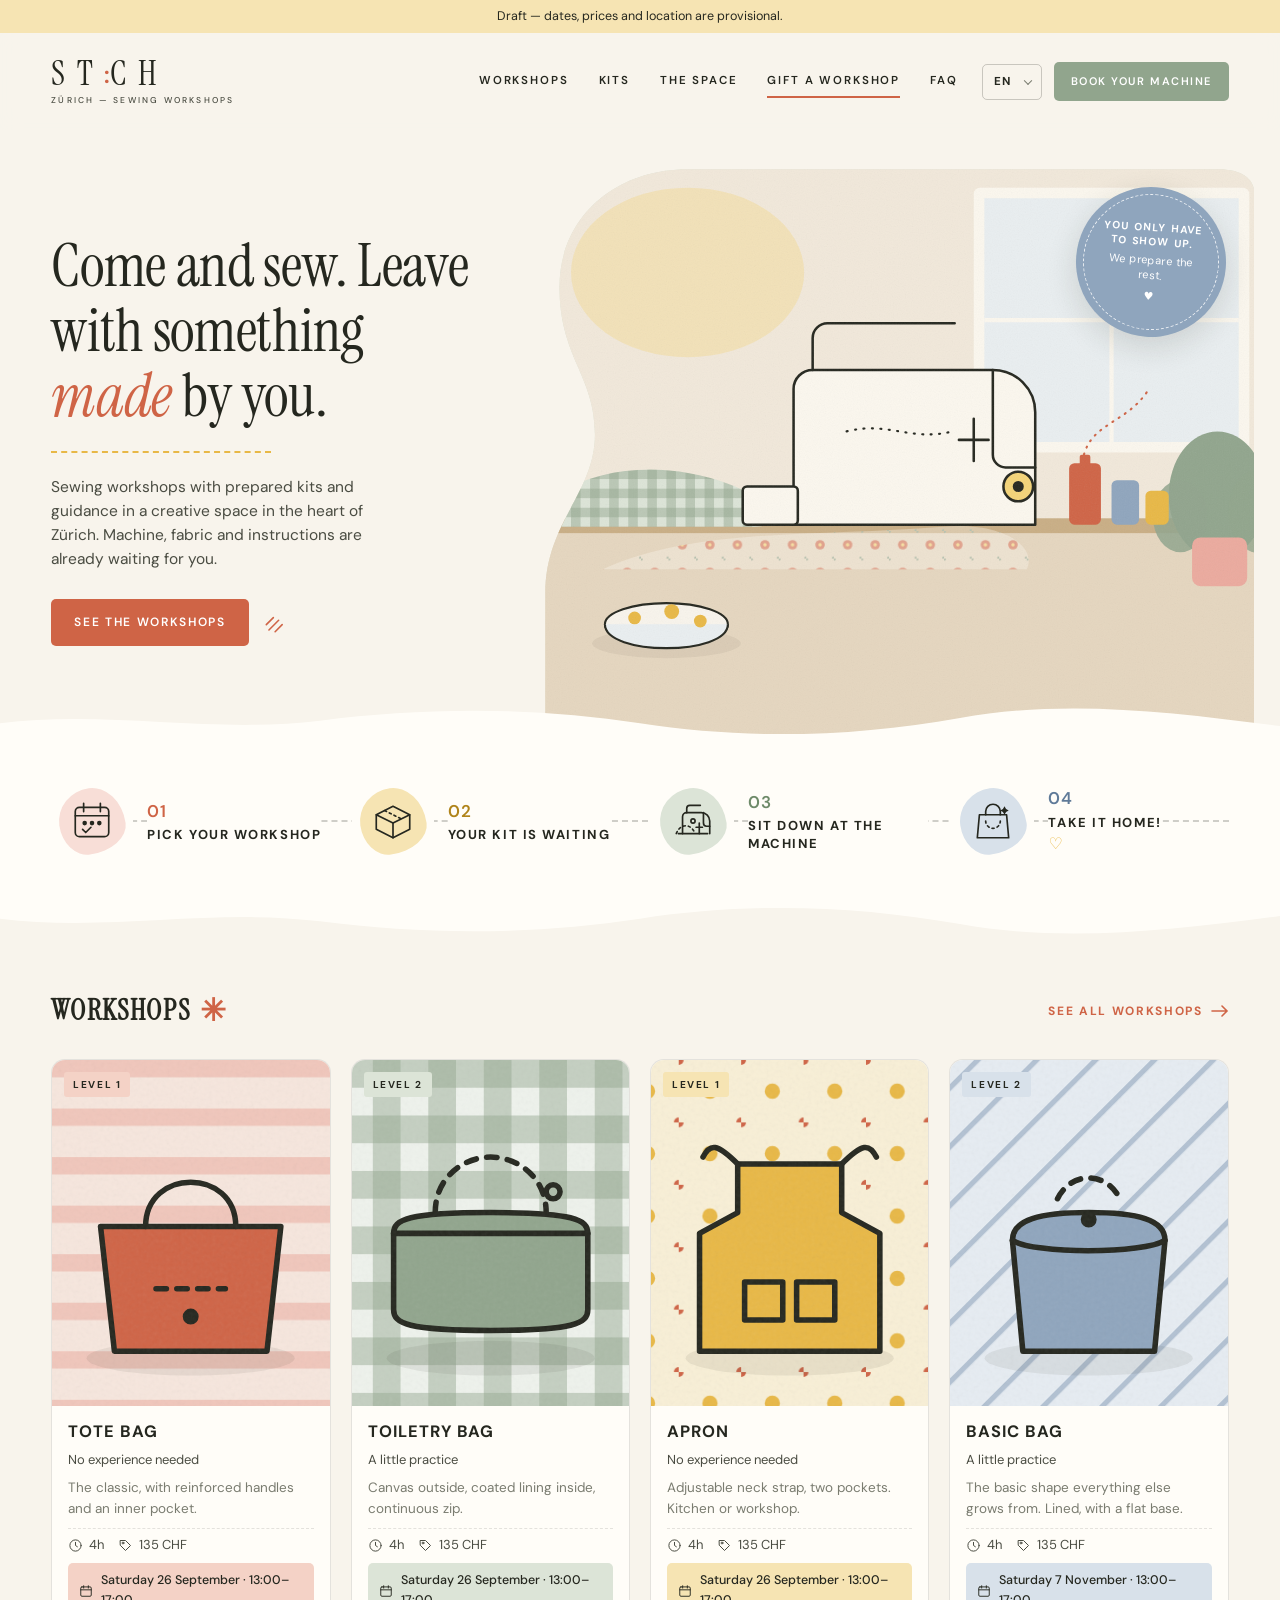
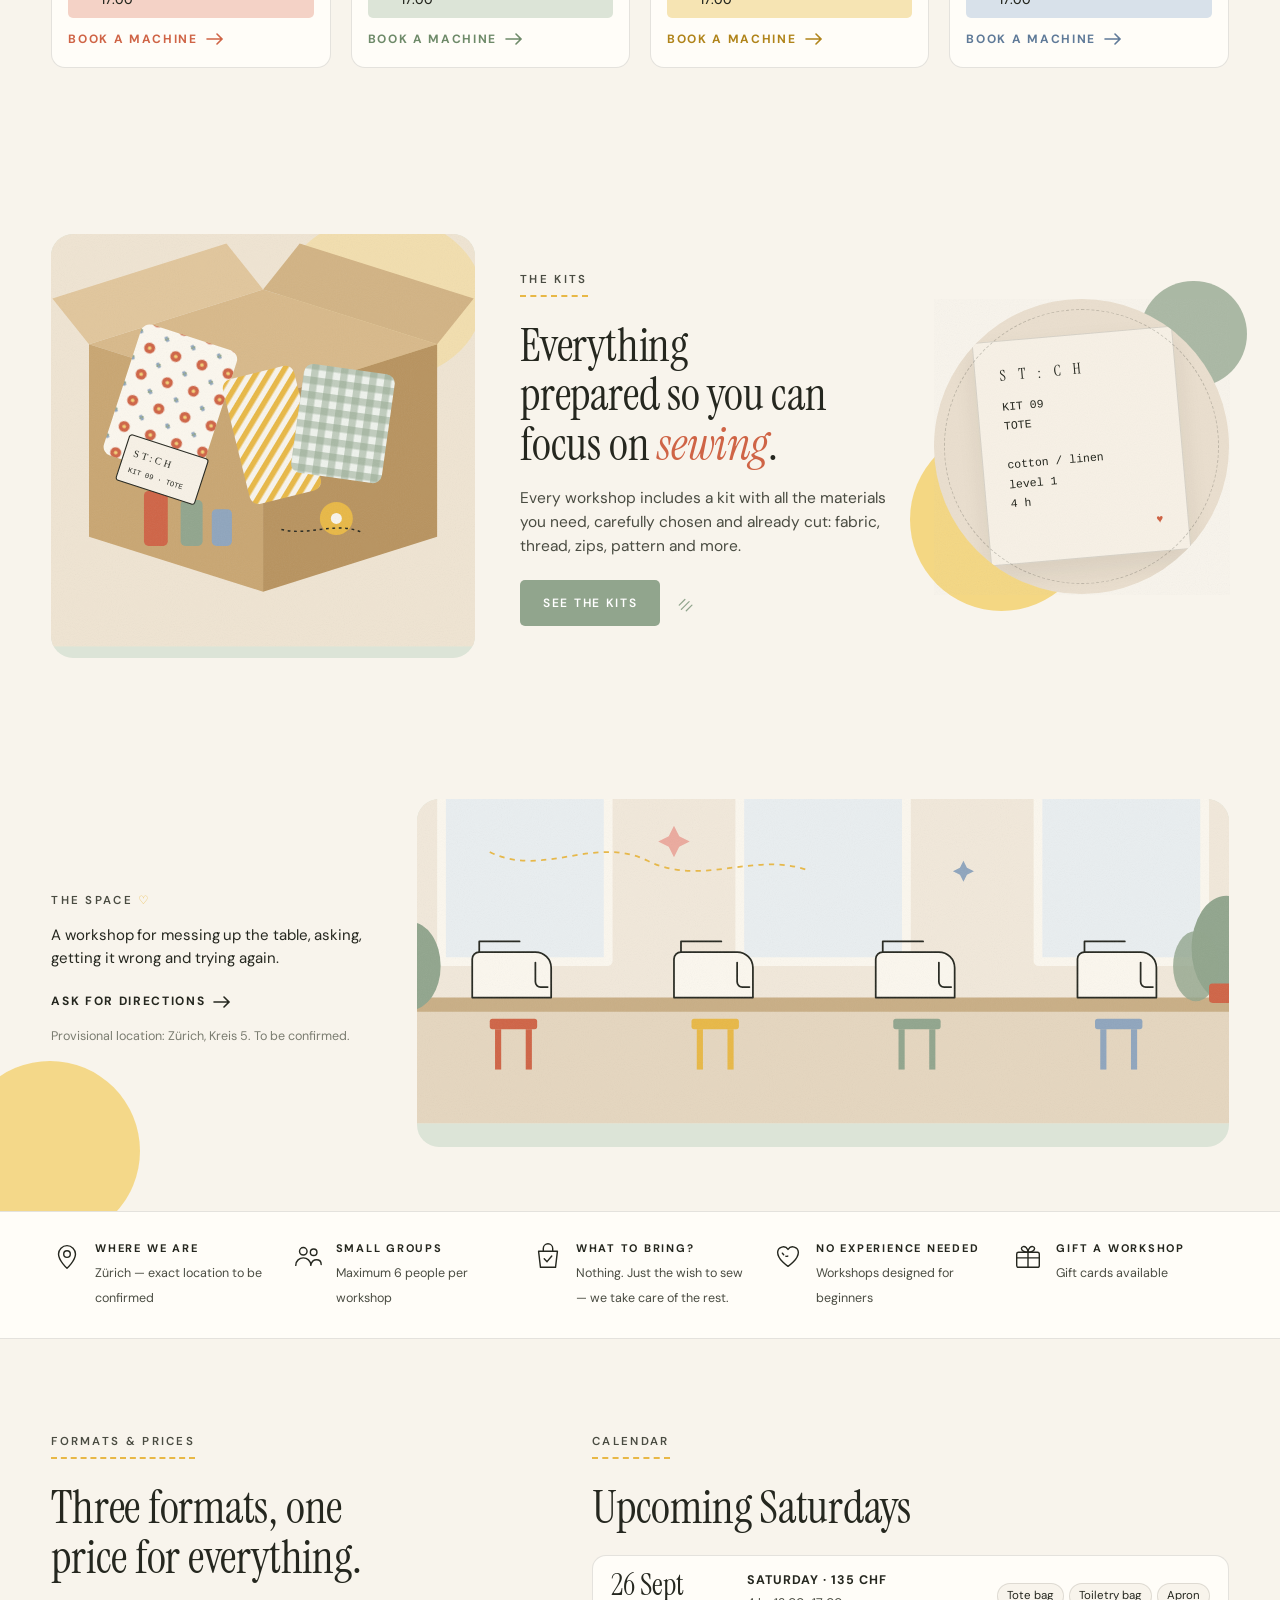
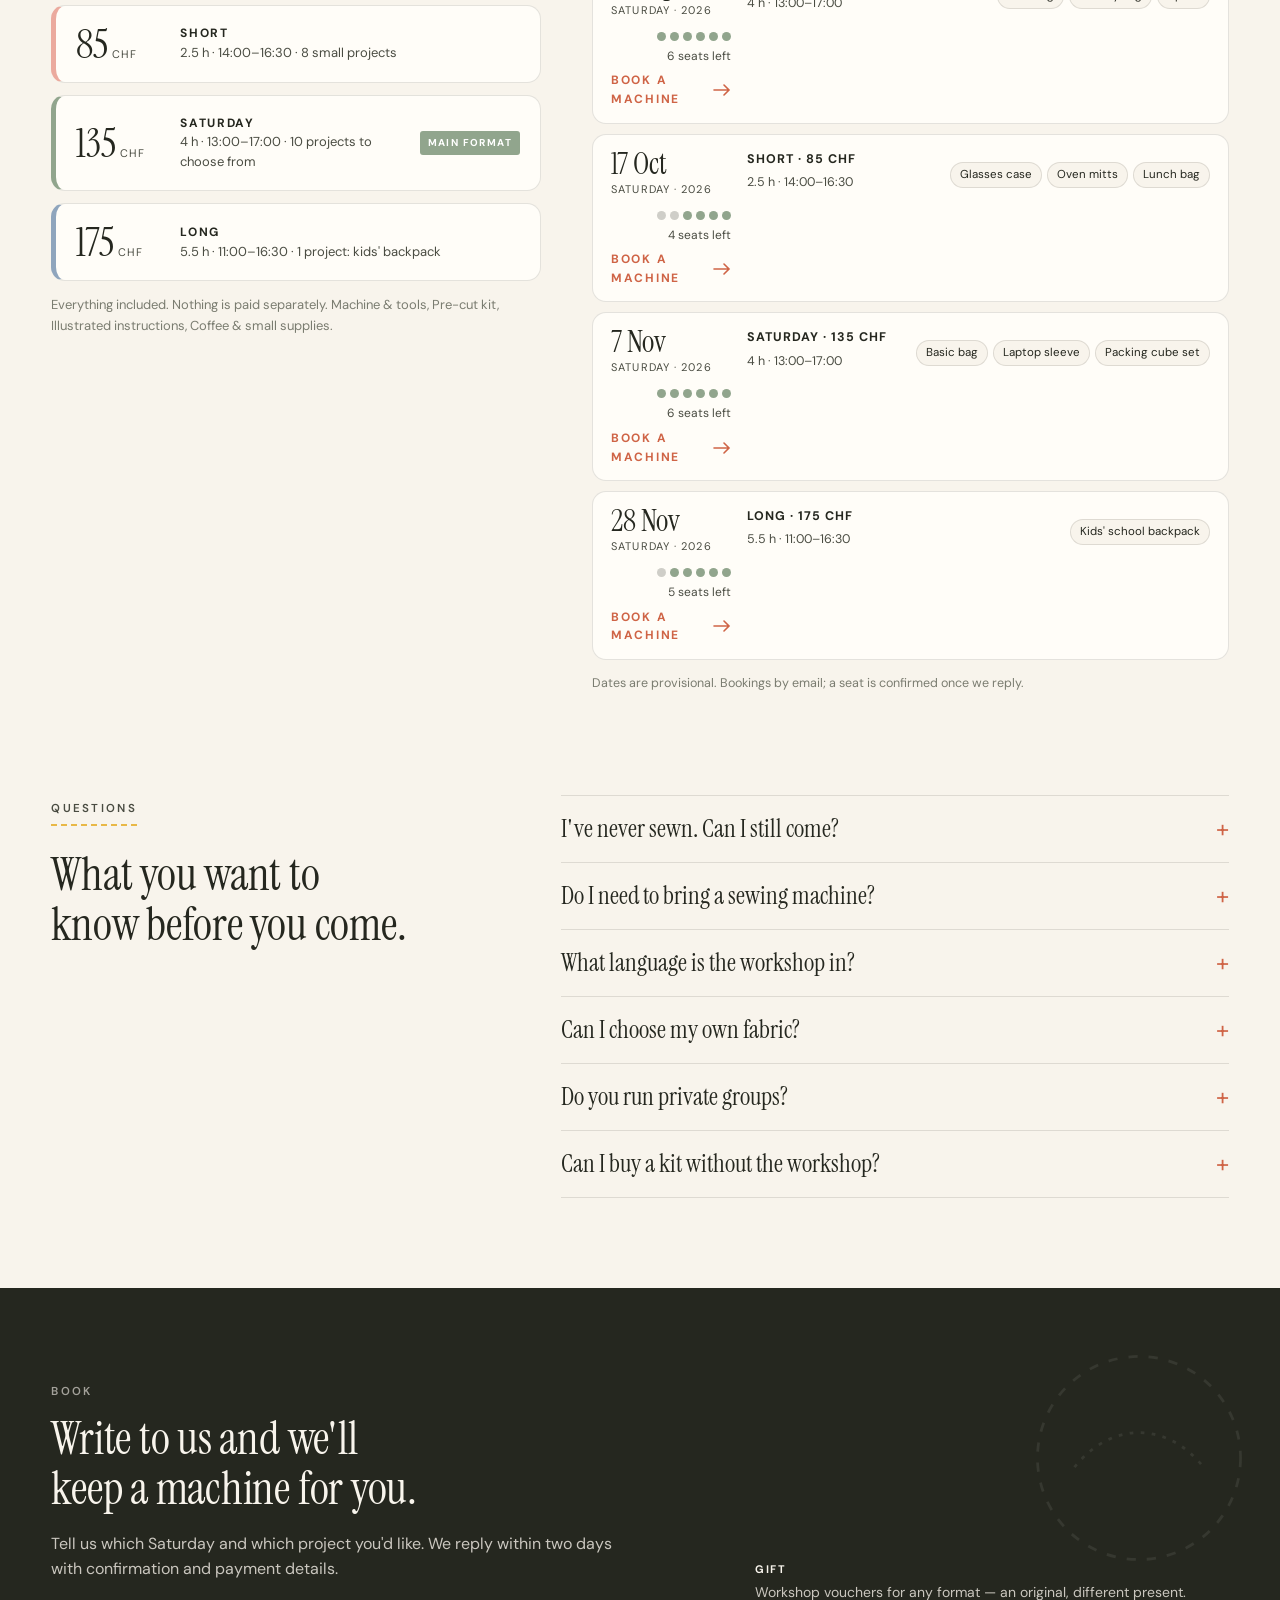
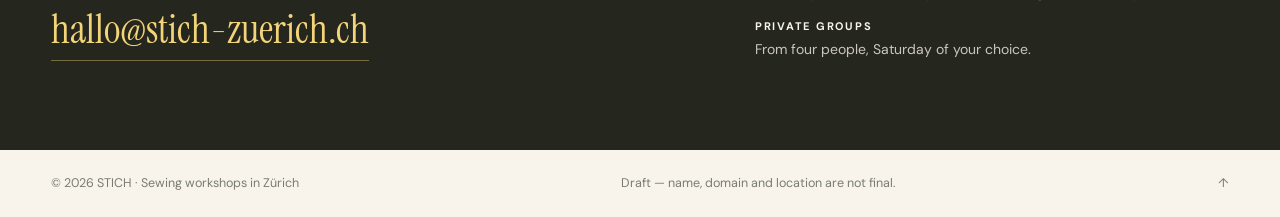
==== commit 3abef02a: "Hero i secció de tallers com al mockup; forats per a fotos reals (PHOTOS a src/kits.js) Co-Authored-" ====
--- a/index.html
+++ b/index.html
@@ -45,7 +45,7 @@
 .lead{font-size:clamp(16px,1.25vw,18px);color:var(--muted);max-width:52ch}
 .sr{position:absolute!important;width:1px;height:1px;overflow:hidden;clip:rect(0 0 0 0);white-space:nowrap}
 :focus-visible{outline:2px solid var(--coral);outline-offset:3px;border-radius:4px}
-.sec-title{font-family:var(--sans);font-weight:700;font-size:clamp(20px,1.8vw,24px);letter-spacing:.14em;text-transform:uppercase;display:flex;align-items:center;gap:10px}
+.sec-title{font-family:var(--serif);font-weight:700;font-size:clamp(24px,2.2vw,30px);letter-spacing:.06em;text-transform:uppercase;display:flex;align-items:center;gap:10px}
 .sec-title .star{color:var(--coral);font-size:1.1em;line-height:1}
 
 /* ---- buttons ---- */
@@ -81,7 +81,6 @@
 .lang{position:relative}
 .lang select{appearance:none;-webkit-appearance:none;background:transparent;border:1px solid var(--line-2);border-radius:5px;padding:8px 28px 8px 11px;font:inherit;font-size:11.5px;letter-spacing:.12em;font-weight:700;color:var(--text);cursor:pointer}
 .lang::after{content:"";position:absolute;right:11px;top:50%;width:6px;height:6px;border-right:1.5px solid var(--faint);border-bottom:1.5px solid var(--faint);transform:translateY(-70%) rotate(45deg);pointer-events:none}
-.theme{background:transparent;border:1px solid var(--line-2);border-radius:5px;width:34px;height:34px;display:grid;place-items:center;cursor:pointer}
 .burger{display:none;background:transparent;border:1px solid var(--line-2);border-radius:5px;width:40px;height:36px;place-items:center;cursor:pointer}
 .burger span{display:block;width:18px;height:1.5px;background:var(--text);margin:2.5px 0}
 @media (max-width:1100px){
@@ -99,33 +98,34 @@
 /* ---- photo placeholders ---- */
 .photo{position:relative;overflow:hidden;isolation:isolate;background:var(--sage-soft)}
 .photo .ph,.photo img{width:100%;height:100%;object-fit:cover;display:block;transition:transform .8s var(--ease)}
+.photo img.real{position:absolute;inset:0;z-index:1}
+.card__img img.real{position:absolute;inset:0;width:100%;height:100%;object-fit:cover;z-index:1}
 
 /* ---- hero ---- */
-.hero{padding-block:clamp(28px,4vw,56px) 0;position:relative}
-.hero__grid{display:grid;grid-template-columns:1fr 1.25fr;gap:clamp(28px,4vw,56px);align-items:center}
-.hero__copy{padding-bottom:clamp(24px,4vw,48px)}
-.hero__stitch{margin:18px 0 22px;color:var(--mustard)}
-.hero .lead{margin-bottom:30px}
-.hero__cta{display:flex;flex-wrap:wrap;gap:14px;align-items:center}
-.hero__facts{margin-top:26px;font-size:12.5px;letter-spacing:.06em;color:var(--faint);text-transform:uppercase}
-.hero__facts span+span::before{content:"·";margin:0 8px;color:var(--mustard)}
-.hero__photo{position:relative;align-self:end}
-.photo--hero{aspect-ratio:4/3;border-radius:120px 28px 0 0;clip-path:url(#heroClip)}
-.badge-circle{position:absolute;top:2%;right:4%;width:148px;height:148px;border-radius:50%;background:var(--blue);color:#fff;display:grid;place-items:center;text-align:center;padding:22px;font-size:11px;letter-spacing:.04em;line-height:1.35;transform:rotate(6deg);box-shadow:0 10px 30px rgba(37,39,31,.14)}
+.hero{padding-top:clamp(20px,3vw,40px);position:relative;overflow:hidden}
+.hero__grid{display:grid;grid-template-columns:minmax(0,.9fr) minmax(0,1.35fr);gap:clamp(20px,3vw,40px);align-items:center}
+.hero__copy{padding-block:clamp(24px,4vw,56px) clamp(40px,6vw,80px);max-width:520px}
+.hero h1{font-size:clamp(44px,4.7vw,68px);line-height:1.08}
+.hero__dash{width:220px;border:0;border-top:2.5px dashed var(--mustard);margin:22px 0 22px}
+.hero .lead{max-width:30ch;font-size:15.5px;margin-bottom:28px}
+.hero__cta{display:flex;flex-wrap:wrap;gap:12px;align-items:center}
+.hero__photo{position:relative;align-self:stretch;min-height:clamp(380px,46vw,640px);margin-right:calc(-1*var(--gutter)*.5);margin-bottom:-22px}
+.photo--hero{position:absolute;inset:0;clip-path:url(#heroClip)}
+.badge-circle{position:absolute;top:3%;right:4%;width:150px;height:150px;border-radius:50%;background:var(--blue);color:#fff;display:grid;place-items:center;text-align:center;padding:22px;font-size:11px;letter-spacing:.04em;line-height:1.35;transform:rotate(4deg);box-shadow:0 10px 30px rgba(37,39,31,.14);z-index:2}
 .badge-circle b{display:block;font-weight:700;letter-spacing:.12em;font-size:10.5px;margin-bottom:4px;text-transform:uppercase}
 .badge-circle::before{content:"";position:absolute;inset:7px;border:1.5px dashed rgba(255,255,255,.8);border-radius:50%}
 @media (max-width:860px){
   .hero__grid{grid-template-columns:1fr}
-  .hero__copy{padding-bottom:0}
-  .photo--hero{aspect-ratio:4/3;border-radius:80px 20px 0 0}
+  .hero__copy{padding-bottom:8px;max-width:none}
+  .hero__photo{min-height:0;aspect-ratio:4/3;margin-right:0;margin-bottom:-22px}
   .badge-circle{width:118px;height:118px;font-size:10px;padding:16px;right:8px;top:-12px}
 }
 
 /* ---- steps strip (torn-paper edges) ---- */
-.steps{background:var(--surface);position:relative;padding-block:clamp(26px,3.5vw,44px);margin-top:-2px}
-.steps::before,.steps::after{content:"";position:absolute;left:0;right:0;height:22px;background:var(--surface);-webkit-mask:url("data:image/svg+xml,%3Csvg xmlns='http://www.w3.org/2000/svg' viewBox='0 0 1440 22' preserveAspectRatio='none'%3E%3Cpath d='M0 22 L0 12 C120 2 240 20 360 10 S600 0 720 12 S960 22 1080 8 S1320 4 1440 14 L1440 22Z' fill='black'/%3E%3C/svg%3E") center/100% 100% no-repeat;mask:url("data:image/svg+xml,%3Csvg xmlns='http://www.w3.org/2000/svg' viewBox='0 0 1440 22' preserveAspectRatio='none'%3E%3Cpath d='M0 22 L0 12 C120 2 240 20 360 10 S600 0 720 12 S960 22 1080 8 S1320 4 1440 14 L1440 22Z' fill='black'/%3E%3C/svg%3E") center/100% 100% no-repeat}
-.steps::before{top:-21px}
-.steps::after{bottom:-21px;transform:scaleY(-1)}
+.steps{background:var(--surface);position:relative;padding-block:clamp(26px,3.5vw,44px);z-index:3}
+.steps::before,.steps::after{content:"";position:absolute;left:0;right:0;height:30px;background:var(--surface);-webkit-mask:url("data:image/svg+xml,%3Csvg xmlns='http://www.w3.org/2000/svg' viewBox='0 0 1440 22' preserveAspectRatio='none'%3E%3Cpath d='M0 22 L0 12 C120 2 240 20 360 10 S600 0 720 12 S960 22 1080 8 S1320 4 1440 14 L1440 22Z' fill='black'/%3E%3C/svg%3E") center/100% 100% no-repeat;mask:url("data:image/svg+xml,%3Csvg xmlns='http://www.w3.org/2000/svg' viewBox='0 0 1440 22' preserveAspectRatio='none'%3E%3Cpath d='M0 22 L0 12 C120 2 240 20 360 10 S600 0 720 12 S960 22 1080 8 S1320 4 1440 14 L1440 22Z' fill='black'/%3E%3C/svg%3E") center/100% 100% no-repeat}
+.steps::before{top:-29px}
+.steps::after{bottom:-29px;transform:scaleY(-1)}
 .steps__grid{display:grid;grid-template-columns:repeat(4,1fr);gap:24px;position:relative}
 .step{display:flex;gap:14px;align-items:center;position:relative}
 .step__icon{position:relative;width:82px;height:82px;flex:0 0 82px;display:grid;place-items:center}
@@ -300,7 +300,7 @@
 <svg width="0" height="0" style="position:absolute" aria-hidden="true">
   <defs>
     <filter id="grain" x="0" y="0" width="100%" height="100%"><feTurbulence type="fractalNoise" baseFrequency=".9" numOctaves="2" seed="3" result="n"/><feColorMatrix in="n" type="saturate" values="0" result="g"/><feComponentTransfer in="g" result="t"><feFuncA type="linear" slope=".08"/></feComponentTransfer><feBlend in="SourceGraphic" in2="t" mode="multiply"/></filter>
-    <clipPath id="heroClip" clipPathUnits="objectBoundingBox"><path d="M0 .27 C0 .1 .09 0 .2 0 H.96 C.985 0 1 .02 1 .05 V.93 C.85 1 .7 .9 .5 .95 S.15 1 0 .93 Z"/></clipPath>
+    <clipPath id="heroClip" clipPathUnits="objectBoundingBox"><path d="M.02 .2 C.02 .08 .1 0 .2 0 H.95 C.98 0 1 .015 1 .04 V1 H.04 C.02 1 0 .98 0 .95 V.72 C0 .6 .07 .55 .07 .45 C.07 .35 .02 .32 .02 .2 Z"/></clipPath>
   </defs>
 </svg>
 <div class="notice" data-i18n="notice"></div>
@@ -320,7 +320,6 @@
     </nav>
     <div class="header__tools">
       <div class="lang"><label class="sr" for="lang" data-i18n="lang_label"></label><select id="lang"></select></div>
-      <button class="theme" id="theme" type="button" data-i18n-aria="theme"><svg width="15" height="15" viewBox="0 0 24 24" fill="none" stroke="currentColor" stroke-width="1.6" stroke-linecap="round"><circle cx="12" cy="12" r="4"/><path d="M12 2v2M12 20v2M4.9 4.9l1.4 1.4M17.7 17.7l1.4 1.4M2 12h2M20 12h2M4.9 19.1l1.4-1.4M17.7 6.3l1.4-1.4"/></svg></button>
       <a class="btn btn--sage btn--sm header__cta" href="#contact" data-i18n="nav_cta"></a>
       <button class="burger" id="burger" type="button" aria-expanded="false" aria-controls="nav" data-i18n-aria="menu"><span></span><span></span><span></span></button>
     </div>
@@ -334,16 +333,16 @@
     <div class="hero__grid">
       <div class="hero__copy reveal">
         <h1 data-i18n-html="hero_h1"></h1>
-        <svg class="hero__stitch draw" width="190" height="12" viewBox="0 0 190 12" aria-hidden="true"><path d="M2 7 C 20 1, 30 11, 50 6 S 80 1, 100 7 S 140 11, 160 5 S 180 3, 188 7" fill="none" stroke="currentColor" stroke-width="2" stroke-dasharray="7 5" pathLength="1"/></svg>
+        <hr class="hero__dash" aria-hidden="true">
         <p class="lead" data-i18n="hero_lead"></p>
         <div class="hero__cta">
           <a class="btn" href="#workshops" data-i18n="hero_cta1"></a>
           <svg width="30" height="30" viewBox="0 0 34 34" fill="none" stroke="var(--coral)" stroke-width="1.8" stroke-linecap="round" aria-hidden="true"><path d="M6 20 L14 12M9 26 L20 15M16 28 L24 20"/></svg>
         </div>
-        <p class="hero__facts"><span>6 <span data-i18n="fact_seats"></span></span><span data-i18n="fact_when_v"></span><span data-i18n="fact_dur_v"></span><span data-i18n="fact_price_v"></span><span data-i18n="fact_lang_v"></span></p>
       </div>
       <div class="hero__photo reveal reveal--d1">
-        <div class="photo photo--hero" data-parallax>
+        <div class="photo photo--hero" data-parallax data-photo="hero">
+          
           <svg class="ph" viewBox="0 0 800 600" xmlns="http://www.w3.org/2000/svg" aria-hidden="true" preserveAspectRatio="xMidYMid slice">
             <defs>
               <pattern id="hp-floral" width="26" height="26" patternUnits="userSpaceOnUse"><circle cx="13" cy="13" r="4.5" fill="#CF6446" opacity=".85"/><circle cx="13" cy="13" r="1.6" fill="#F4D478"/><circle cx="0" cy="0" r="2" fill="#91A58D"/><circle cx="26" cy="26" r="2" fill="#91A58D"/></pattern>
@@ -439,7 +438,8 @@
 <section class="kitsec" id="kits" aria-labelledby="kits-title">
   <div class="wrap">
     <div class="kitsec__grid">
-      <div class="photo kitsec__box reveal" data-parallax>
+      <div class="photo kitsec__box reveal" data-parallax data-photo="kits">
+        
         <svg class="ph" viewBox="0 0 500 500" xmlns="http://www.w3.org/2000/svg" aria-hidden="true" preserveAspectRatio="xMidYMid slice">
           <defs>
             <pattern id="kp-floral" width="30" height="30" patternUnits="userSpaceOnUse"><rect width="30" height="30" fill="#FBF7EE"/><circle cx="15" cy="15" r="6" fill="#CF6446"/><circle cx="15" cy="15" r="2" fill="#F4D478"/><circle cx="0" cy="0" r="3" fill="#8FA5BD"/><circle cx="30" cy="30" r="3" fill="#8FA5BD"/><circle cx="30" cy="0" r="2.5" fill="#91A58D"/><circle cx="0" cy="30" r="2.5" fill="#91A58D"/></pattern>
@@ -490,7 +490,8 @@
         <a class="link link--ink" href="#contact"><span data-i18n="space_cta"></span><svg width="18" height="12" viewBox="0 0 18 12" fill="none" stroke="currentColor" stroke-width="1.6" stroke-linecap="round"><path d="M1 6h15M11 1l5 5-5 5"/></svg></a>
         <p class="space__note" data-i18n="space_note"></p>
       </div>
-      <div class="photo space__photo reveal reveal--d1" data-parallax>
+      <div class="photo space__photo reveal reveal--d1" data-parallax data-photo="espai">
+        
         <svg class="ph" viewBox="0 0 1000 430" xmlns="http://www.w3.org/2000/svg" aria-hidden="true" preserveAspectRatio="xMidYMid slice">
           <rect width="1000" height="430" fill="#F1E8DA"/>
           <g fill="#FBF7EE"><rect x="60" y="30" width="200" height="220" rx="6"/><rect x="400" y="30" width="200" height="220" rx="6"/><rect x="740" y="30" width="200" height="220" rx="6"/></g>
@@ -975,6 +976,8 @@
  {iso:"2026-11-07",format:"sat",  kits:["basic","laptop","cubes"],        seats:6},
  {iso:"2026-11-28",format:"long", kits:["backpack"],                       seats:5},
 ];
+/* Real photos that exist in img/. Add a key here when you drop the file in: "hero", "kits", "espai", or "kits/<kit id>". */
+const PHOTOS = [];
 const CONTACT_EMAIL = "hallo@stich-zuerich.ch"; /* placeholder until domain is decided */
 /* ===== App ===== */
 (function(){
@@ -1059,7 +1062,7 @@
       const dateHtml=d?`<div class="card__date">${ICO_CAL}<span>${fmtDate(d.iso,{weekday:"long",day:"numeric",month:"long"})} · ${t(f.timeKey).split("·")[1].trim()}</span></div>`
                       :`<div class="card__date card__date--none">${ICO_CAL}<span>${t("card_nodate")}</span></div>`;
       return `<article class="card accent-${k.accent} reveal" data-id="${k.id}">
-        <div class="card__img">${iconSvg(k)}<span class="card__lvl">${t("level"+k.level)}</span></div>
+        <div class="card__img">${PHOTOS.includes("kits/"+k.id)?`<img class="real" src="img/kits/${k.id}.jpg" alt="${k.name[lang]}">`:""}${iconSvg(k)}<span class="card__lvl">${t("level"+k.level)}</span></div>
         <div class="card__body">
           <h3 class="card__title">${k.name[lang]}</h3>
           <p class="card__sub">${t("level"+k.level+"_t")}</p>
@@ -1097,9 +1100,6 @@
   const sections=$$("main section[id]");
   const navObs=new IntersectionObserver(es=>es.forEach(e=>{if(e.isIntersecting)$$("#nav a").forEach(a=>a.classList.toggle("is-active",a.getAttribute("href")==="#"+e.target.id));}),{rootMargin:"-40% 0px -55% 0px"});
   sections.forEach(s=>navObs.observe(s));
-  const root=document.documentElement;
-  try{const th=localStorage.getItem("stich-theme"); if(th) root.dataset.theme=th;}catch(e){}
-  $("#theme").addEventListener("click",()=>{const dark=root.dataset.theme==="dark"; root.dataset.theme=dark?"light":"dark"; try{localStorage.setItem("stich-theme",root.dataset.theme);}catch(e){}});
 
   /* --- reveal + parallax --- */
   const reduce=matchMedia("(prefers-reduced-motion: reduce)").matches;
@@ -1119,6 +1119,9 @@
   addEventListener("scroll",sweep,{passive:true}); addEventListener("resize",sweep); setTimeout(sweep,400);
   if(!reduce){const par=$$("[data-parallax] .ph"); const tick=()=>{const vh=innerHeight; par.forEach(p=>{const r=p.parentElement.getBoundingClientRect(); const c=(r.top+r.height/2-vh/2)/vh; p.style.transform=`translateY(${(-c*16).toFixed(1)}px) scale(1.08)`;});}; addEventListener("scroll",()=>requestAnimationFrame(tick),{passive:true}); tick();}
 
+  /* --- real photos over the illustrations, only when listed in PHOTOS --- */
+  $$("[data-photo]").forEach(el=>{const k=el.dataset.photo; if(PHOTOS.includes(k)){const im=document.createElement("img"); im.className="real"; im.src=`img/${k}.jpg`; im.alt=""; el.prepend(im);}});
+
   /* --- init --- */
   const sel=$("#lang"); sel.innerHTML=LANGS.map(l=>`<option value="${l}">${l.toUpperCase()}</option>`).join("");
   sel.addEventListener("change",e=>setLang(e.target.value));
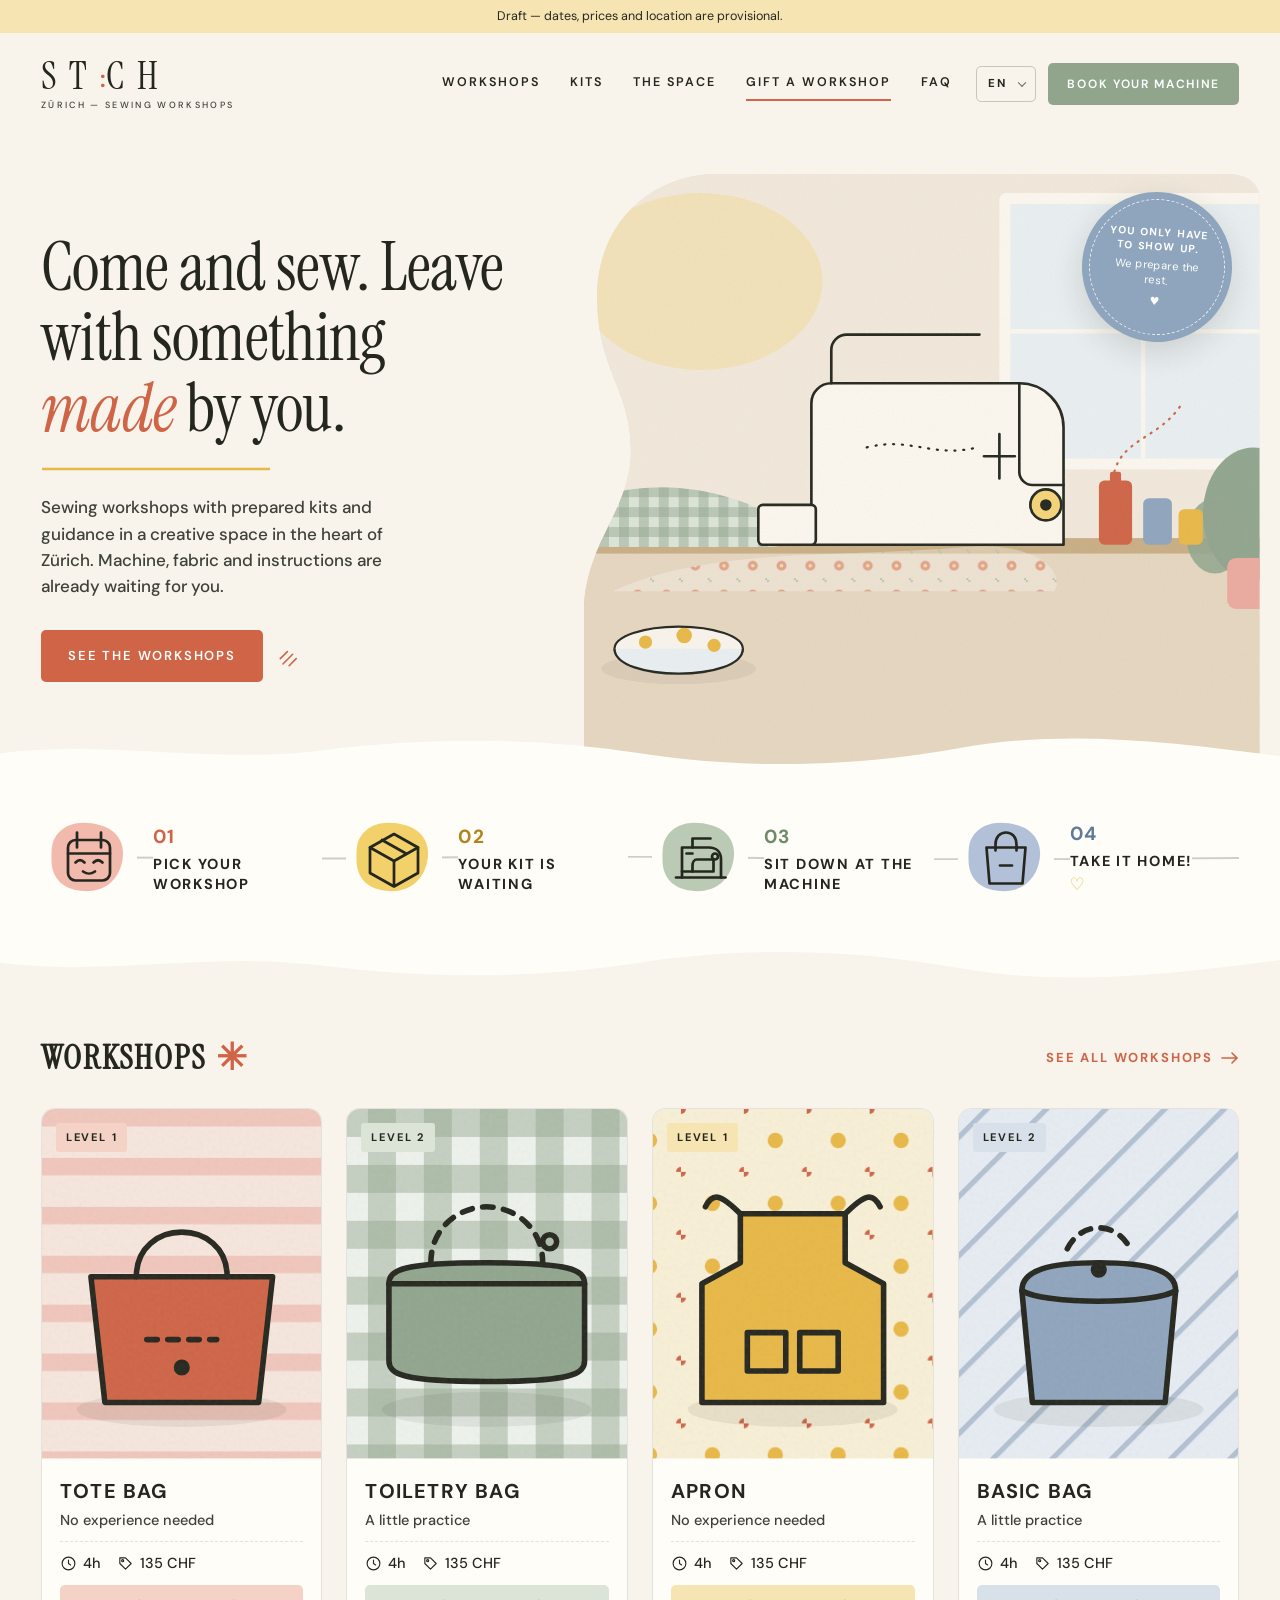
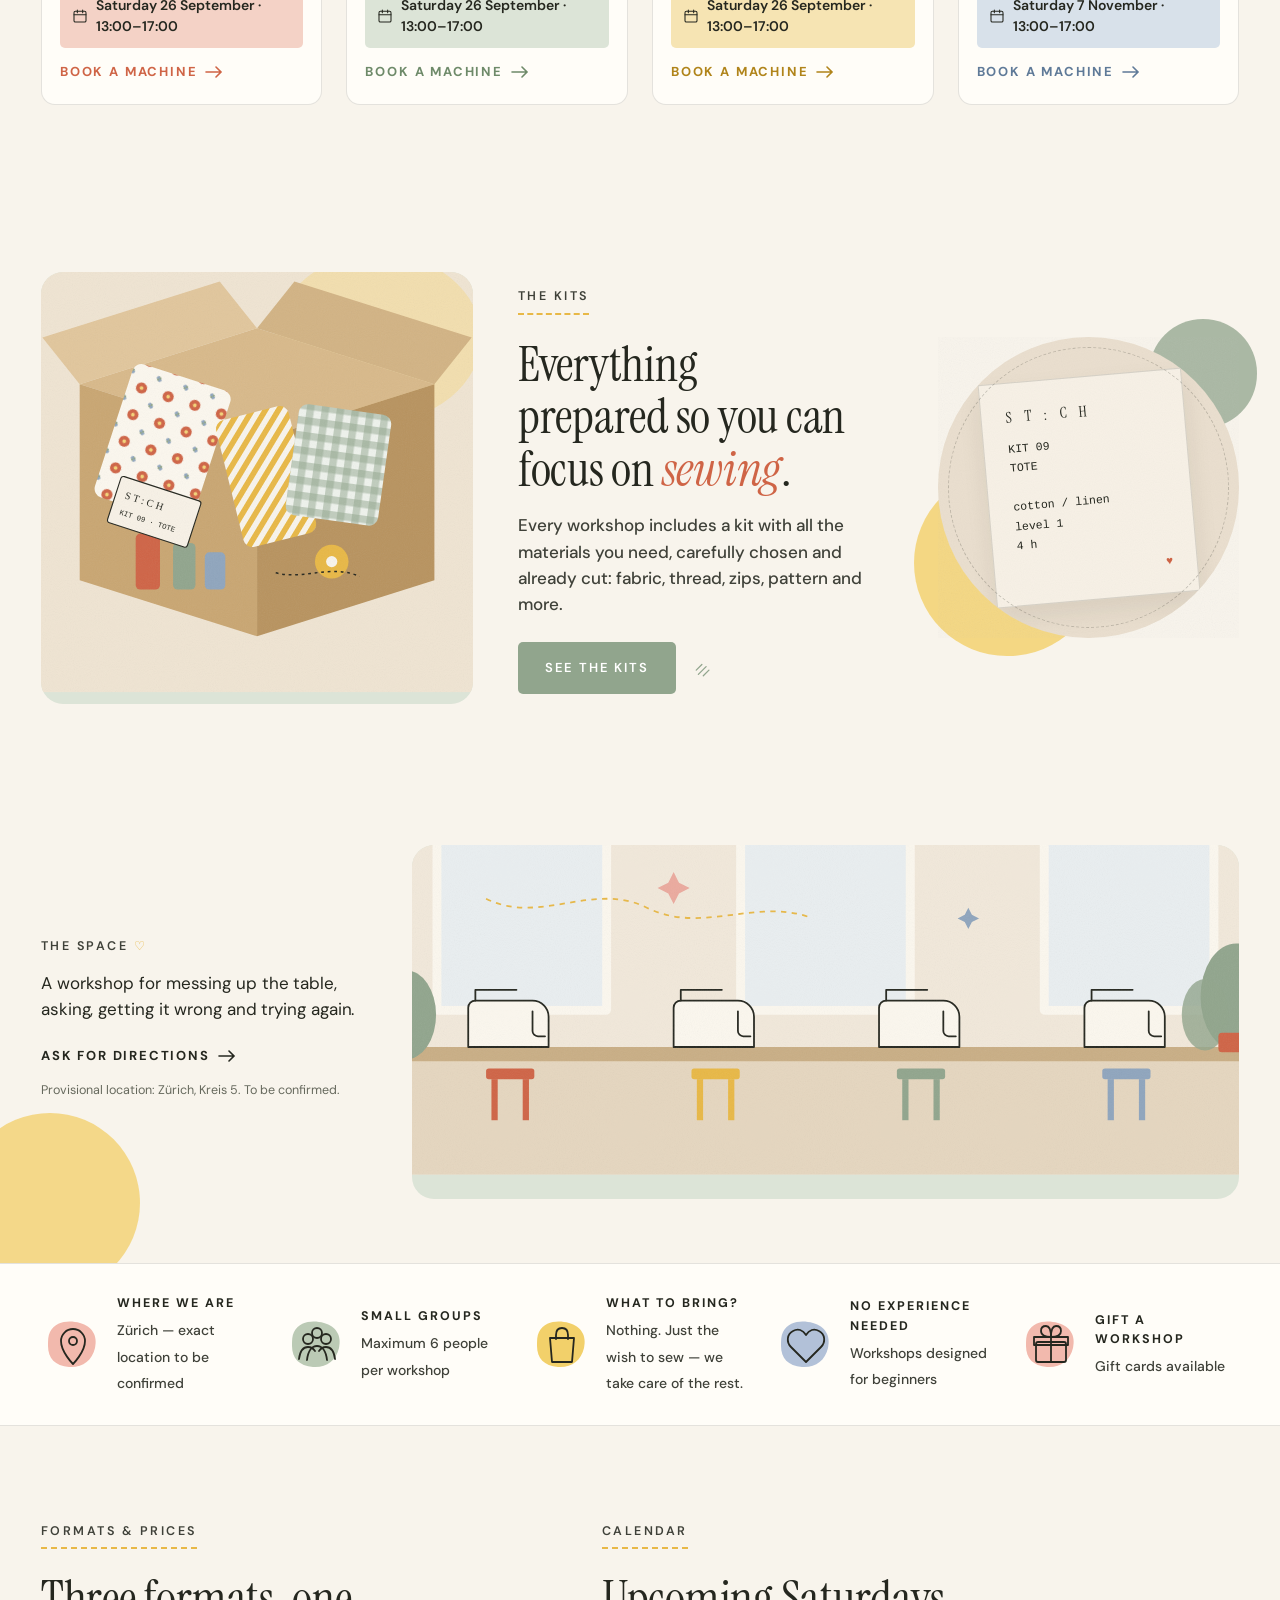
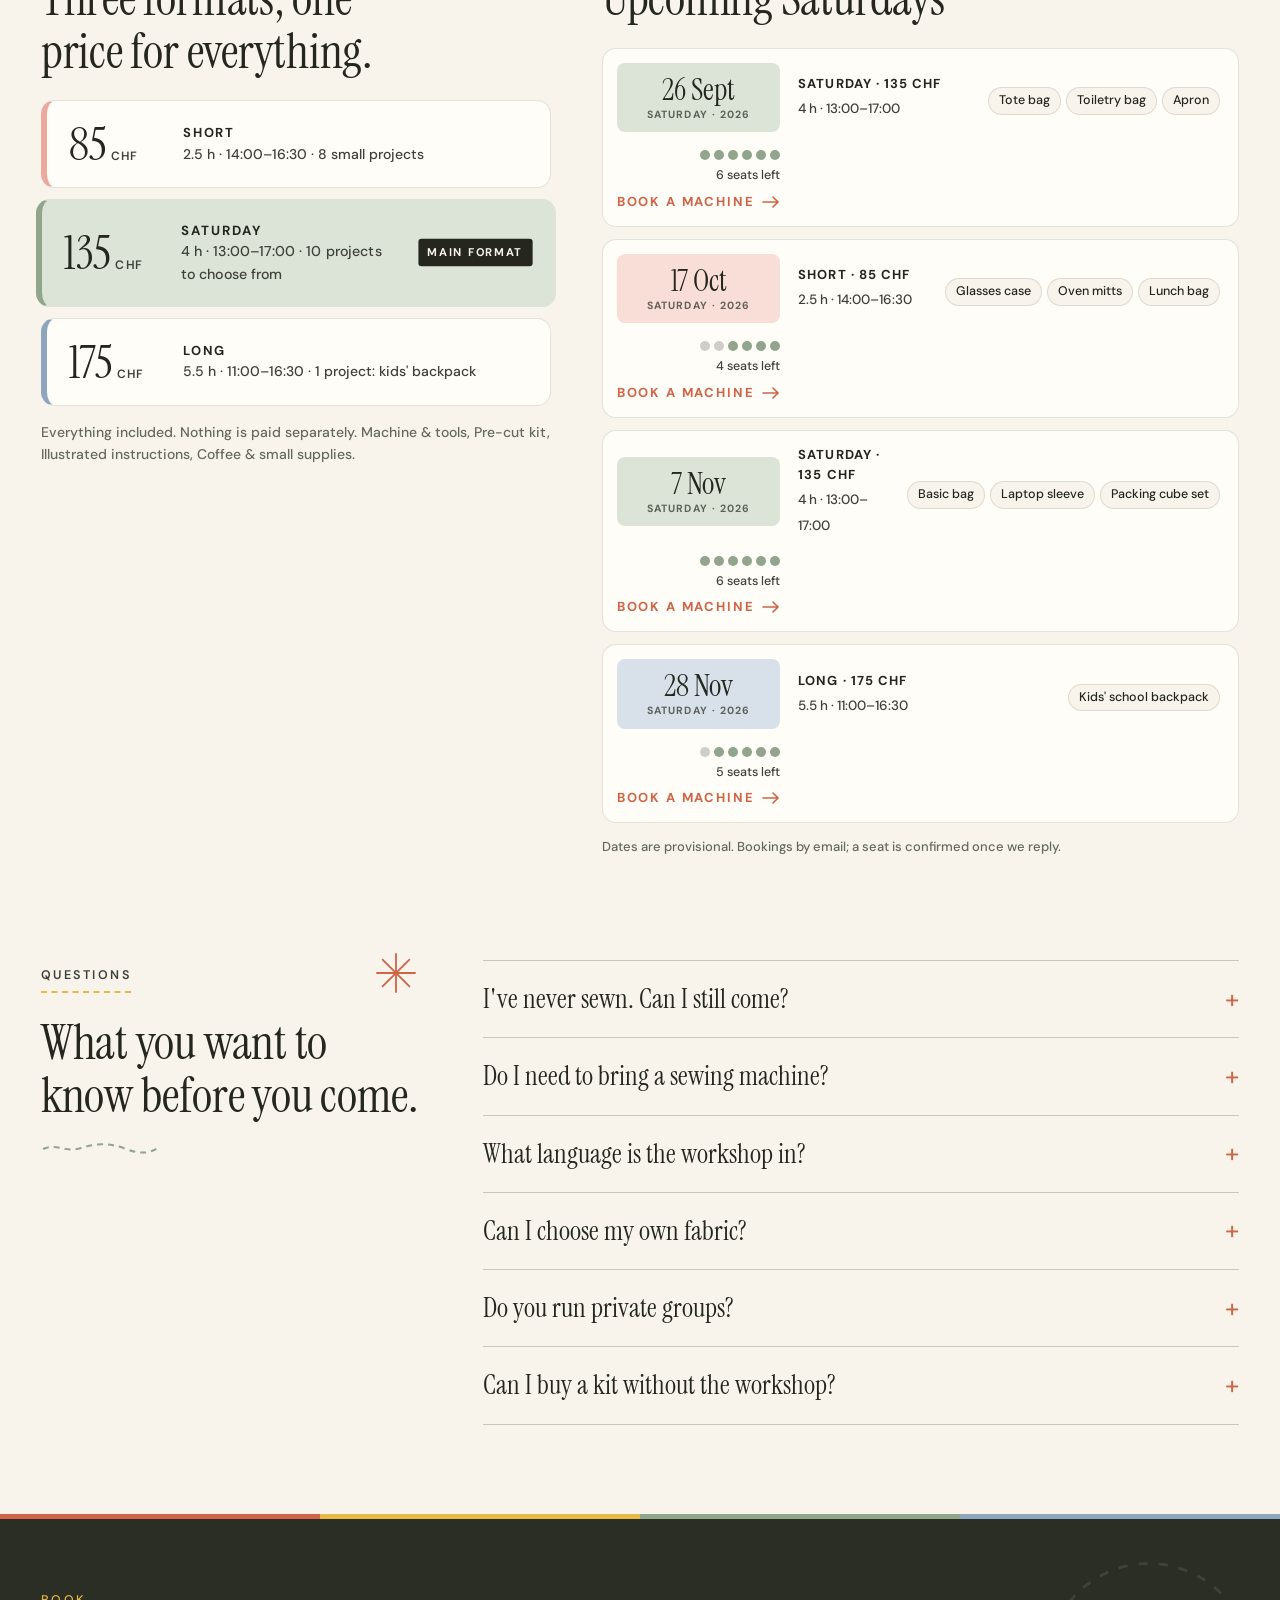
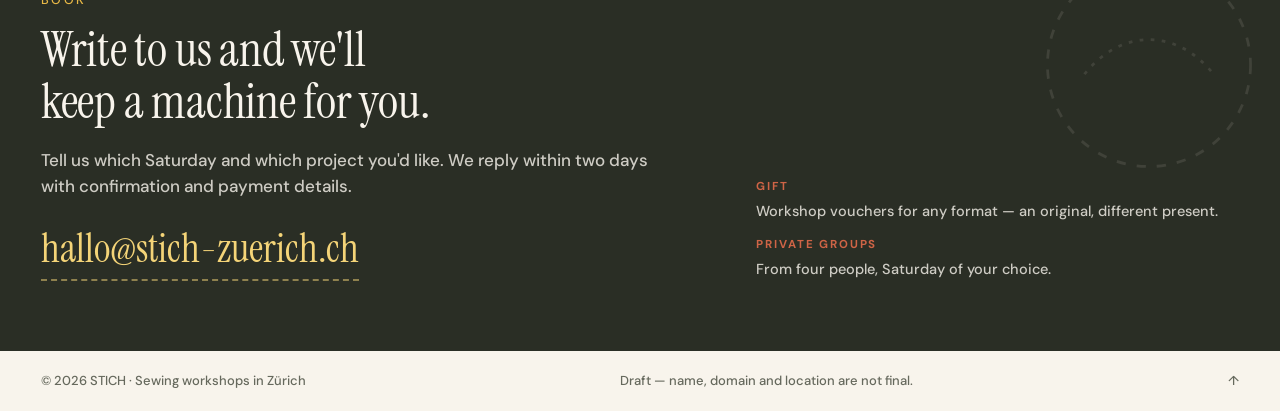
==== commit f0377a96: "Escala +20%, pictogrames propis, targetes més netes, jerarquia a preus i dates, FAQ i peu Co-Authore" ====
--- a/index.html
+++ b/index.html
@@ -6,7 +6,7 @@
 <style>
 /* ============ STICH Zürich — styles (v3, after the mockup) ============ */
 :root{
-  --cream:#F8F4EC; --warm:#FFFDF8; --ink:#25271F; --ink-2:#4A4C42; --ink-3:#7A7C70;
+  --cream:#F8F4EC; --warm:#FFFDF8; --ink:#25271F; --ink-2:#3F4139; --ink-3:#66695D;
   --line:rgba(37,39,31,.12); --line-2:rgba(37,39,31,.22);
   --sage:#91A58D; --blue:#8FA5BD; --mustard:#E8B846; --coral:#CF6446; --pink:#EBAA9E; --yellow:#F4D478;
   --sage-soft:#DCE4D7; --blue-soft:#D8E1EA; --mustard-soft:#F6E4B3; --coral-soft:#F4D2C6; --pink-soft:#F8DED7; --yellow-soft:#FBEFC8;
@@ -14,7 +14,7 @@
   --serif:"Instrument Serif","Cormorant Garamond",Georgia,"Times New Roman",serif;
   --sans:"DM Sans","Inter",system-ui,-apple-system,"Segoe UI",Helvetica,Arial,sans-serif;
   --ease:cubic-bezier(.22,.61,.36,1);
-  --gutter:clamp(18px,4vw,64px);
+  --gutter:clamp(18px,3.2vw,48px);
   --radius:14px;
   color-scheme:light;
 }
@@ -27,34 +27,34 @@
 }
 *,*::before,*::after{box-sizing:border-box}
 html{scroll-behavior:smooth}
-body{margin:0;background:var(--bg);color:var(--text);font-family:var(--sans);font-size:16px;line-height:1.55;-webkit-font-smoothing:antialiased;overflow-x:hidden}
+body{margin:0;background:var(--bg);color:var(--text);font-family:var(--sans);font-size:17px;line-height:1.55;-webkit-font-smoothing:antialiased;overflow-x:hidden}
 img,svg{max-width:100%;display:block}
 a{color:inherit}
 button{font:inherit;color:inherit}
 h1,h2,h3,h4{font-family:var(--serif);font-weight:400;margin:0;letter-spacing:-.005em;text-wrap:balance}
 h1{font-size:clamp(44px,5.4vw,84px);line-height:1.02}
-h2{font-size:clamp(32px,3.6vw,50px);line-height:1.08}
+h2{font-size:clamp(34px,3.8vw,54px);line-height:1.08}
 h3{font-size:clamp(24px,2.4vw,32px);line-height:1.15}
 em.i{font-style:italic;color:var(--coral)}
 p{margin:0 0 1em}
-.wrap{width:min(100% - 2*var(--gutter),1320px);margin-inline:auto}
+.wrap{width:min(100% - 2*var(--gutter),1360px);margin-inline:auto}
 .section{padding-block:clamp(48px,7vw,96px)}
-.eyebrow{font-size:11.5px;letter-spacing:.2em;text-transform:uppercase;color:var(--muted);margin:0 0 14px;font-weight:600;display:inline-block}
+.eyebrow{font-size:12.5px;letter-spacing:.2em;text-transform:uppercase;color:var(--muted);margin:0 0 14px;font-weight:600;display:inline-block}
 .eyebrow--dash{position:relative;padding-bottom:8px}
 .eyebrow--dash::after{content:"";position:absolute;left:0;right:0;bottom:0;border-top:2px dashed var(--mustard)}
-.lead{font-size:clamp(16px,1.25vw,18px);color:var(--muted);max-width:52ch}
+.lead{font-size:clamp(17px,1.3vw,19px);color:var(--muted);max-width:52ch;font-weight:500}
 .sr{position:absolute!important;width:1px;height:1px;overflow:hidden;clip:rect(0 0 0 0);white-space:nowrap}
 :focus-visible{outline:2px solid var(--coral);outline-offset:3px;border-radius:4px}
-.sec-title{font-family:var(--serif);font-weight:700;font-size:clamp(24px,2.2vw,30px);letter-spacing:.06em;text-transform:uppercase;display:flex;align-items:center;gap:10px}
+.sec-title{font-family:var(--serif);font-weight:700;font-size:clamp(28px,2.6vw,36px);letter-spacing:.06em;text-transform:uppercase;display:flex;align-items:center;gap:10px}
 .sec-title .star{color:var(--coral);font-size:1.1em;line-height:1}
 
 /* ---- buttons ---- */
-.btn{display:inline-flex;align-items:center;gap:10px;padding:13px 22px;border-radius:5px;border:1px solid transparent;text-decoration:none;font-size:12px;letter-spacing:.14em;text-transform:uppercase;font-weight:600;cursor:pointer;transition:transform .35s var(--ease),background .3s,color .3s,border-color .3s;background:var(--coral);color:#fff;white-space:nowrap}
+.btn{display:inline-flex;align-items:center;gap:10px;padding:15px 26px;border-radius:5px;border:1px solid transparent;text-decoration:none;font-size:13px;letter-spacing:.14em;text-transform:uppercase;font-weight:600;cursor:pointer;transition:transform .35s var(--ease),background .3s,color .3s,border-color .3s;background:var(--coral);color:#fff;white-space:nowrap}
 .btn:hover{transform:translate(2px,-2px) rotate(-.5deg);background:#B9563A}
 .btn--sage{background:var(--sage);color:#fff}.btn--sage:hover{background:#7C9178}
 .btn--ghost{background:transparent;border-color:var(--line-2);color:var(--text)}.btn--ghost:hover{background:var(--surface)}
-.btn--sm{padding:10px 16px;font-size:11px}
-.link{display:inline-flex;align-items:center;gap:8px;font-size:12px;letter-spacing:.14em;text-transform:uppercase;font-weight:700;text-decoration:none;color:var(--coral);background:none;border:0;padding:0;cursor:pointer}
+.btn--sm{padding:11px 18px;font-size:12px}
+.link{display:inline-flex;align-items:center;gap:8px;font-size:13px;letter-spacing:.14em;text-transform:uppercase;font-weight:700;text-decoration:none;color:var(--coral);background:none;border:0;padding:0;cursor:pointer}
 .link svg{transition:transform .3s var(--ease);flex:0 0 auto}.link:hover svg{transform:translateX(4px)}
 .link--sage{color:#6E8A69}.link--blue{color:#5F7A98}.link--mustard{color:#B0841A}.link--pink{color:#C4705F}.link--coral{color:var(--coral)}.link--yellow{color:#B08A1E}
 .link--ink{color:var(--text)}
@@ -70,12 +70,12 @@
 .header.is-stuck{border-bottom-color:var(--line)}
 .header.is-stuck .header__in{padding-block:12px}
 .logo{text-decoration:none;display:block;line-height:1}
-.logo__mark{font-family:var(--serif);font-size:34px;letter-spacing:.34em;display:flex;align-items:baseline}
+.logo__mark{font-family:var(--serif);font-size:38px;letter-spacing:.34em;display:flex;align-items:baseline}
 .logo__mark .colon{color:var(--coral);font-family:var(--sans);font-weight:600;font-size:24px;letter-spacing:0;transform:translateY(-2px)}
-.logo__sub{font-size:8.5px;letter-spacing:.26em;text-transform:uppercase;color:var(--muted);margin-top:6px;font-weight:500;white-space:nowrap}
+.logo__sub{font-size:9px;letter-spacing:.26em;text-transform:uppercase;color:var(--muted);margin-top:6px;font-weight:500;white-space:nowrap}
 @media (max-width:420px){.logo__mark{font-size:28px}.logo__sub{font-size:7.5px;letter-spacing:.2em}}
 .nav{display:flex;gap:30px;margin-left:auto;align-items:center}
-.nav a{text-decoration:none;font-size:11.5px;letter-spacing:.16em;text-transform:uppercase;font-weight:600;padding:6px 0;border-bottom:2px solid transparent;transition:border-color .3s}
+.nav a{text-decoration:none;font-size:12.5px;letter-spacing:.16em;text-transform:uppercase;font-weight:600;padding:6px 0;border-bottom:2px solid transparent;transition:border-color .3s}
 .nav a:hover,.nav a.is-active{border-bottom-color:var(--coral)}
 .header__tools{display:flex;align-items:center;gap:12px}
 .lang{position:relative}
@@ -103,13 +103,13 @@
 
 /* ---- hero ---- */
 .hero{padding-top:clamp(20px,3vw,40px);position:relative;overflow:hidden}
-.hero__grid{display:grid;grid-template-columns:minmax(0,.9fr) minmax(0,1.35fr);gap:clamp(20px,3vw,40px);align-items:center}
-.hero__copy{padding-block:clamp(24px,4vw,56px) clamp(40px,6vw,80px);max-width:520px}
-.hero h1{font-size:clamp(44px,4.7vw,68px);line-height:1.08}
-.hero__dash{width:220px;border:0;border-top:2.5px dashed var(--mustard);margin:22px 0 22px}
-.hero .lead{max-width:30ch;font-size:15.5px;margin-bottom:28px}
+.hero__grid{display:grid;grid-template-columns:minmax(0,1fr) minmax(0,1.3fr);gap:clamp(20px,3vw,40px);align-items:center}
+.hero__copy{padding-block:clamp(24px,4vw,56px) clamp(40px,6vw,80px);max-width:580px}
+.hero h1{font-size:clamp(48px,5.2vw,76px);line-height:1.06;letter-spacing:-.01em}
+.hero__dash{display:block;width:230px;height:6px;color:var(--mustard);margin:22px 0 22px}
+.hero .lead{max-width:30ch;font-size:17px;margin-bottom:30px}
 .hero__cta{display:flex;flex-wrap:wrap;gap:12px;align-items:center}
-.hero__photo{position:relative;align-self:stretch;min-height:clamp(380px,46vw,640px);margin-right:calc(-1*var(--gutter)*.5);margin-bottom:-22px}
+.hero__photo{position:relative;align-self:stretch;min-height:clamp(400px,48vw,680px);margin-right:calc(-1*var(--gutter)*.5);margin-bottom:-22px}
 .photo--hero{position:absolute;inset:0;clip-path:url(#heroClip)}
 .badge-circle{position:absolute;top:3%;right:4%;width:150px;height:150px;border-radius:50%;background:var(--blue);color:#fff;display:grid;place-items:center;text-align:center;padding:22px;font-size:11px;letter-spacing:.04em;line-height:1.35;transform:rotate(4deg);box-shadow:0 10px 30px rgba(37,39,31,.14);z-index:2}
 .badge-circle b{display:block;font-weight:700;letter-spacing:.12em;font-size:10.5px;margin-bottom:4px;text-transform:uppercase}
@@ -127,23 +127,21 @@
 .steps::before{top:-29px}
 .steps::after{bottom:-29px;transform:scaleY(-1)}
 .steps__grid{display:grid;grid-template-columns:repeat(4,1fr);gap:24px;position:relative}
-.step{display:flex;gap:14px;align-items:center;position:relative}
-.step__icon{position:relative;width:82px;height:82px;flex:0 0 82px;display:grid;place-items:center}
-.step__icon .blob{position:absolute;inset:8px;border-radius:52% 48% 60% 40%/50% 60% 40% 50%;transform:rotate(-8deg)}
-.step__icon svg{position:relative;width:46px;height:46px;stroke:var(--text);fill:none;stroke-width:1.6;stroke-linecap:round;stroke-linejoin:round}
-.step__num{font-family:var(--sans);font-weight:600;font-size:17px;letter-spacing:.06em;margin-bottom:2px}
-.step__label{font-size:13px;letter-spacing:.12em;text-transform:uppercase;font-weight:700;line-height:1.4}
-.step:not(:last-child)::after{content:"";position:absolute;right:-8px;top:50%;width:0;height:0}
-.steps__thread{position:absolute;left:0;right:0;top:50%;height:2px;border-top:2px dashed var(--line-2);z-index:0;transform:translateY(-1px)}
+.step{display:flex;gap:16px;align-items:center;position:relative}
+.step__icon{width:96px;height:96px;flex:0 0 96px}
+.step__icon svg{width:100%;height:100%}
+.step__num{font-family:var(--sans);font-weight:700;font-size:19px;letter-spacing:.06em;margin-bottom:2px}
+.step__label{font-size:14.5px;letter-spacing:.12em;text-transform:uppercase;font-weight:700;line-height:1.4}
+.steps__thread{position:absolute;left:0;right:0;top:50%;height:4px;width:100%;transform:translateY(-2px);z-index:0;color:var(--line-2)}
 .step>*{position:relative;z-index:1;background:var(--surface)}
 @media (max-width:900px){.steps__grid{grid-template-columns:1fr 1fr;gap:18px 14px}.steps__thread{display:none}}
-@media (max-width:420px){.step{gap:10px}.step__icon{width:68px;height:68px;flex-basis:68px}.step__label{font-size:12px}}
+@media (max-width:420px){.step{gap:10px}.step__icon{width:76px;height:76px;flex-basis:76px}.step__label{font-size:12.5px}}
 
 /* ---- section heads ---- */
 .sec-head{display:flex;align-items:center;justify-content:space-between;gap:20px;margin-bottom:clamp(20px,2.6vw,32px);flex-wrap:wrap}
 
 /* ---- kit cards ---- */
-.grid{display:grid;grid-template-columns:repeat(4,1fr);gap:20px}
+.grid{display:grid;grid-template-columns:repeat(4,1fr);gap:24px}
 @media (max-width:1100px){.grid{grid-template-columns:repeat(3,1fr)}}
 @media (max-width:800px){.grid{grid-template-columns:repeat(2,1fr);gap:14px}}
 @media (max-width:520px){
@@ -154,17 +152,17 @@
 .card:hover{transform:translateY(-4px);border-color:var(--line-2)}
 .card__img{aspect-ratio:4/5;position:relative;overflow:hidden}
 .card__img .ph{width:100%;height:100%;transition:transform .8s var(--ease)}
-.card:hover .card__img .ph{transform:scale(1.03)}
-.card__lvl{position:absolute;top:12px;left:12px;font-size:10px;letter-spacing:.16em;text-transform:uppercase;font-weight:700;padding:5px 9px;border-radius:3px;color:var(--ink)}
-.card__body{padding:16px 16px 18px;display:flex;flex-direction:column;gap:8px;flex:1}
-.card__title{font-family:var(--sans);font-size:16.5px;font-weight:700;letter-spacing:.06em;text-transform:uppercase;line-height:1.2}
-.card__sub{font-size:13px;color:var(--muted);margin:0}
+.card:hover .card__img .ph,.card:hover .card__img img{transform:scale(1.02)}
+.card__lvl{position:absolute;top:14px;left:14px;font-size:11px;letter-spacing:.16em;text-transform:uppercase;font-weight:700;padding:6px 10px;border-radius:3px;color:var(--ink)}
+.card__body{padding:20px 18px 22px;display:flex;flex-direction:column;gap:10px;flex:1}
+.card__title{font-family:var(--sans);font-size:20px;font-weight:700;letter-spacing:.06em;text-transform:uppercase;line-height:1.2}
+.card__sub{font-size:14.5px;color:var(--muted);margin:-4px 0 0;font-weight:500}
 .card__desc{font-size:13.5px;color:var(--faint);margin:0;flex:1}
-.card__meta{display:flex;gap:14px;font-size:13px;color:var(--muted);align-items:center;padding-top:6px;border-top:1px dashed var(--line)}
+.card__meta{display:flex;gap:16px;font-size:14.5px;color:var(--text);align-items:center;padding-top:10px;border-top:1px dashed var(--line);font-weight:500;margin-top:auto}
 .card__meta span{display:inline-flex;align-items:center;gap:6px}
-.card__meta svg{width:15px;height:15px;stroke:currentColor;fill:none;stroke-width:1.6;stroke-linecap:round;stroke-linejoin:round}
-.card__date{font-size:12.5px;padding:8px 11px;border-radius:5px;display:flex;align-items:center;gap:8px;font-weight:500;color:var(--ink)}
-.card__date svg{width:14px;height:14px;stroke:currentColor;fill:none;stroke-width:1.6;stroke-linecap:round;stroke-linejoin:round;flex:0 0 auto}
+.card__meta svg{width:17px;height:17px;stroke:currentColor;fill:none;stroke-width:1.6;stroke-linecap:round;stroke-linejoin:round}
+.card__date{font-size:14px;padding:10px 12px;border-radius:5px;display:flex;align-items:center;gap:8px;font-weight:600;color:var(--ink)}
+.card__date svg{width:16px;height:16px;stroke:currentColor;fill:none;stroke-width:1.6;stroke-linecap:round;stroke-linejoin:round;flex:0 0 auto}
 .card__date--none{background:var(--bg);color:var(--faint);border:1px dashed var(--line-2)}
 .card__cta{margin-top:4px}
 .card[hidden]{display:none}
@@ -193,7 +191,7 @@
 .kitsec__grid{display:grid;grid-template-columns:1.15fr 1fr .8fr;gap:clamp(24px,3.5vw,48px);align-items:center}
 .kitsec__box{border-radius:22px;aspect-ratio:1/1}
 .kitsec__copy h2{margin:10px 0 16px}
-.kitsec__copy .lead{font-size:15.5px;margin-bottom:22px}
+.kitsec__copy .lead{font-size:17px;margin-bottom:24px}
 .kitsec__right{position:relative;aspect-ratio:1}
 .kitsec__blob{position:absolute;left:-8%;bottom:-6%;width:62%;aspect-ratio:1;border-radius:50%;background:var(--yellow);opacity:.9;z-index:0}
 .kitsec__blob--sage{left:auto;right:-6%;top:-6%;bottom:auto;width:36%;background:var(--sage);opacity:.75}
@@ -208,7 +206,7 @@
 /* ---- space ---- */
 .space{padding-block:clamp(40px,5vw,64px);position:relative}
 .space__grid{display:grid;grid-template-columns:.75fr 1.9fr;gap:clamp(24px,3.5vw,48px);align-items:center}
-.space__copy h3{font-family:var(--sans);font-size:15px;line-height:1.55;font-weight:400;color:var(--text);text-wrap:pretty;margin-bottom:18px}
+.space__copy h3{font-family:var(--sans);font-size:17px;line-height:1.55;font-weight:400;color:var(--text);text-wrap:pretty;margin-bottom:18px}
 .space__photo{aspect-ratio:21/9;border-radius:22px}
 .space__blob{position:absolute;left:-40px;bottom:-30px;width:180px;aspect-ratio:1;border-radius:50%;background:var(--yellow);opacity:.85;z-index:-1}
 .space__note{font-size:12.5px;color:var(--faint);margin-top:14px}
@@ -216,69 +214,73 @@
 
 /* ---- info bar ---- */
 .info{border-top:1px solid var(--line);border-bottom:1px solid var(--line);background:var(--surface)}
-.info__grid{display:grid;grid-template-columns:repeat(5,1fr);gap:24px;padding-block:28px}
-.info__item{display:flex;gap:12px;align-items:flex-start}
-.info__item svg{width:32px;height:32px;flex:0 0 32px;stroke:var(--text);fill:none;stroke-width:1.5;stroke-linecap:round;stroke-linejoin:round}
-.info__item b{display:block;font-size:11px;letter-spacing:.16em;text-transform:uppercase;margin-bottom:3px}
-.info__item span{font-size:12.5px;color:var(--muted);line-height:1.45}
+.info__grid{display:grid;grid-template-columns:repeat(5,1fr);gap:24px;padding-block:30px}
+.info__item{display:flex;gap:12px;align-items:center}
+.info__item svg{width:64px;height:64px;flex:0 0 64px}
+.info__item b{display:block;font-size:12.5px;letter-spacing:.16em;text-transform:uppercase;margin-bottom:3px}
+.info__item span{font-size:14px;color:var(--muted);line-height:1.45;font-weight:500}
 @media (max-width:1000px){.info__grid{grid-template-columns:repeat(3,1fr)}}
-@media (max-width:640px){.info__grid{grid-template-columns:1fr 1fr}}
+@media (max-width:640px){.info__grid{grid-template-columns:1fr 1fr}.info__item{flex-direction:column;align-items:flex-start;gap:4px}}
 
 /* ---- formats + dates ---- */
-.plan{display:grid;grid-template-columns:1fr 1.3fr;gap:clamp(24px,4vw,56px);align-items:start}
+.plan{display:grid;grid-template-columns:1fr 1.25fr;gap:clamp(24px,4vw,56px);align-items:start}
 .formats{display:flex;flex-direction:column;gap:12px}
-.format{background:var(--surface);border:1px solid var(--line);border-radius:var(--radius);padding:18px 20px;display:grid;grid-template-columns:auto 1fr auto;gap:16px;align-items:center;position:relative}
-.format__price{font-family:var(--serif);font-size:40px;line-height:1;min-width:88px}
-.format__price small{font-family:var(--sans);font-size:11px;letter-spacing:.1em;color:var(--muted);margin-left:4px}
-.format__name{font-size:12px;letter-spacing:.14em;text-transform:uppercase;font-weight:700}
-.format__meta{color:var(--muted);font-size:13px}
-.format__tag{font-size:10px;letter-spacing:.14em;text-transform:uppercase;font-weight:700;background:var(--sage);color:#fff;padding:4px 8px;border-radius:3px;white-space:nowrap}
-.format--short{border-left:5px solid var(--pink)}.format--sat{border-left:5px solid var(--sage)}.format--long{border-left:5px solid var(--blue)}
-.plan__incl{font-size:13px;color:var(--faint);margin-top:14px}
-.dates{display:flex;flex-direction:column;gap:10px}
-.date{display:grid;grid-template-columns:120px 1fr auto;gap:16px;align-items:center;background:var(--surface);border:1px solid var(--line);border-radius:var(--radius);padding:14px 18px;transition:transform .4s var(--ease)}
+.format{background:var(--surface);border:1px solid var(--line);border-radius:var(--radius);padding:20px 22px;display:grid;grid-template-columns:auto 1fr auto;gap:18px;align-items:center;position:relative}
+.format__price{font-family:var(--serif);font-size:46px;line-height:1;min-width:96px}
+.format__price small{font-family:var(--sans);font-size:12px;letter-spacing:.1em;color:var(--muted);margin-left:4px;font-weight:600}
+.format__name{font-size:13px;letter-spacing:.14em;text-transform:uppercase;font-weight:700}
+.format__meta{color:var(--muted);font-size:14px;font-weight:500}
+.format__tag{font-size:11px;letter-spacing:.14em;text-transform:uppercase;font-weight:700;background:var(--ink);color:var(--cream);padding:5px 9px;border-radius:3px;white-space:nowrap}
+.format--short{border-left:6px solid var(--pink)}.format--long{border-left:6px solid var(--blue)}
+.format--sat{background:var(--sage-soft);border-color:transparent;border-left:6px solid var(--sage);transform:scale(1.02)}
+.plan__incl{font-size:14px;color:var(--faint);margin-top:16px;font-weight:500}
+.dates{display:flex;flex-direction:column;gap:12px}
+.date{display:grid;grid-template-columns:auto 1fr auto;gap:18px;align-items:center;background:var(--surface);border:1px solid var(--line);border-radius:var(--radius);padding:14px 18px 14px 14px;transition:transform .4s var(--ease)}
 .date:hover{transform:translateX(4px)}
-.date__day{font-family:var(--serif);font-size:30px;line-height:1}
-.date__day small{display:block;font-family:var(--sans);font-size:11px;letter-spacing:.1em;text-transform:uppercase;color:var(--muted);margin-top:5px}
-.date__fmt b{display:block;font-size:12.5px;letter-spacing:.08em;text-transform:uppercase;font-weight:700}
-.date__fmt span{font-size:12.5px;color:var(--muted)}
-.date__kits{display:flex;flex-wrap:wrap;gap:5px;margin-top:6px}
-.date__kits span{font-size:11.5px;padding:3px 9px;border-radius:999px;background:var(--bg);border:1px solid var(--line)}
-.date__seats{display:flex;flex-direction:column;align-items:flex-end;gap:6px;font-size:12px;color:var(--muted)}
+.date__day{font-family:var(--serif);font-size:30px;line-height:1;padding:12px 14px;border-radius:8px;min-width:104px;text-align:center;color:var(--ink)}
+.date__day small{display:block;font-family:var(--sans);font-size:10.5px;letter-spacing:.1em;text-transform:uppercase;color:var(--ink-2);margin-top:5px;font-weight:700;opacity:.8}
+.date--short .date__day{background:var(--pink-soft)}.date--sat .date__day{background:var(--sage-soft)}.date--long .date__day{background:var(--blue-soft)}
+.date__fmt b{display:block;font-size:13px;letter-spacing:.08em;text-transform:uppercase;font-weight:700}
+.date__fmt span{font-size:13.5px;color:var(--muted);font-weight:500}
+.date__kits{display:flex;flex-wrap:wrap;gap:5px;margin-top:7px}
+.date__kits span{font-size:12.5px;padding:3px 10px;border-radius:999px;background:var(--bg);border:1px solid var(--line);font-weight:500}
+.date__seats{display:flex;flex-direction:column;align-items:flex-end;gap:6px;font-size:12.5px;color:var(--muted);font-weight:500}
 .seats{display:flex;gap:4px}
-.seats i{width:9px;height:9px;border-radius:50%;background:var(--sage);display:block}
+.seats i{width:10px;height:10px;border-radius:50%;background:var(--sage);display:block}
 .seats i.taken{background:var(--line-2)}
-.date__prov{font-size:12.5px;color:var(--faint);margin-top:14px}
-@media (max-width:900px){.plan{grid-template-columns:1fr}}
-@media (max-width:600px){.date{grid-template-columns:1fr}.date__seats{align-items:flex-start;flex-direction:row;justify-content:space-between;align-items:center}.format{grid-template-columns:auto 1fr}.format__tag{grid-column:2}}
+.date__prov{font-size:13px;color:var(--faint);margin-top:14px;font-weight:500}
+@media (max-width:900px){.plan{grid-template-columns:1fr}.format--sat{transform:none}}
+@media (max-width:600px){.date{grid-template-columns:auto 1fr}.date__seats{grid-column:1/-1;flex-direction:row;justify-content:space-between;align-items:center}.format{grid-template-columns:auto 1fr}.format__tag{grid-column:2;justify-self:start}}
 
 /* ---- FAQ ---- */
-.faq{display:grid;grid-template-columns:1fr 1.5fr;gap:clamp(24px,5vw,80px);align-items:start}
-.faq__list{border-top:1px solid var(--line)}
-.faq details{border-bottom:1px solid var(--line)}
-.faq summary{cursor:pointer;list-style:none;display:flex;justify-content:space-between;align-items:center;gap:16px;padding:18px 0;font-family:var(--serif);font-size:clamp(20px,2vw,25px);line-height:1.2}
+.faq{display:grid;grid-template-columns:.8fr 1.6fr;gap:clamp(24px,5vw,72px);align-items:start;position:relative}
+.faq__head{position:relative}
+.faq__deco{position:absolute;right:0;top:-10px;color:var(--coral)}
+.faq__list{border-top:1px solid var(--line-2)}
+.faq details{border-bottom:1px solid var(--line-2)}
+.faq summary{cursor:pointer;list-style:none;display:flex;justify-content:space-between;align-items:center;gap:16px;padding:22px 0;font-family:var(--serif);font-size:clamp(22px,2.1vw,28px);line-height:1.2}
 .faq summary::-webkit-details-marker{display:none}
-.faq summary::after{content:"+";font-family:var(--sans);font-size:24px;color:var(--coral);flex:0 0 auto;transition:transform .35s var(--ease)}
+.faq summary::after{content:"+";font-family:var(--sans);font-size:26px;color:var(--coral);flex:0 0 auto;transition:transform .35s var(--ease)}
 .faq details[open] summary::after{transform:rotate(45deg)}
-.faq details p{padding:0 40px 20px 0;margin:0;color:var(--muted);font-size:15px}
+.faq details p{padding:0 48px 24px 0;margin:0;color:var(--muted);font-size:16.5px;font-weight:500;max-width:62ch}
 @media (max-width:800px){.faq{grid-template-columns:1fr}}
 
 /* ---- contact ---- */
-.contact{background:var(--ink);color:var(--cream);position:relative;overflow:hidden}
-:root[data-theme="dark"] .contact{background:#15160f}
-.contact .eyebrow{color:rgba(248,244,236,.6)}
+.contact{background:#2A2E25;color:var(--cream);position:relative;overflow:hidden;padding-block:clamp(40px,5.5vw,72px)}
+.contact::before{content:"";position:absolute;left:0;right:0;top:0;height:5px;background:linear-gradient(90deg,var(--coral) 0 25%,var(--mustard) 25% 50%,var(--sage) 50% 75%,var(--blue) 75%)}
+.contact .eyebrow{color:var(--mustard)}
 .contact h2{max-width:22ch}
 .contact__grid{display:grid;grid-template-columns:1.4fr 1fr;gap:40px;align-items:end;position:relative}
-.contact__mail{font-family:var(--serif);font-size:clamp(24px,3.2vw,40px);color:var(--yellow);text-decoration:none;display:inline-block;border-bottom:1px solid rgba(244,212,120,.4);word-break:break-all}
+.contact__mail{font-family:var(--serif);font-size:clamp(24px,3.2vw,40px);color:var(--yellow);text-decoration:none;display:inline-block;border-bottom:2px dashed rgba(244,212,120,.5);word-break:break-all}
 .contact__mail:hover{border-bottom-color:var(--yellow)}
-.contact p{color:rgba(248,244,236,.78);max-width:52ch}
-.contact__side{display:flex;flex-direction:column;gap:14px;font-size:14px;color:rgba(248,244,236,.78)}
-.contact__side b{color:var(--cream);display:block;font-size:11px;letter-spacing:.16em;text-transform:uppercase;margin-bottom:4px}
-.contact__deco{position:absolute;right:-30px;top:-40px;width:240px;color:rgba(248,244,236,.08)}
+.contact p{color:rgba(248,244,236,.8);max-width:52ch;font-weight:500}
+.contact__side{display:flex;flex-direction:column;gap:14px;font-size:14.5px;color:rgba(248,244,236,.8);font-weight:500}
+.contact__side b{color:var(--coral);display:block;font-size:11.5px;letter-spacing:.16em;text-transform:uppercase;margin-bottom:4px}
+.contact__deco{position:absolute;right:-30px;top:-40px;width:240px;color:rgba(248,244,236,.1)}
 @media (max-width:800px){.contact__grid{grid-template-columns:1fr}}
 
 /* ---- footer ---- */
-.footer{padding-block:24px;font-size:12.5px;color:var(--faint)}
+.footer{padding-block:20px;font-size:13px;color:var(--faint);font-weight:500}
 .footer__in{display:flex;justify-content:space-between;gap:16px;flex-wrap:wrap;align-items:center}
 .footer a{text-decoration:none}
 .footer a:hover{color:var(--text)}
@@ -333,7 +335,7 @@
     <div class="hero__grid">
       <div class="hero__copy reveal">
         <h1 data-i18n-html="hero_h1"></h1>
-        <hr class="hero__dash" aria-hidden="true">
+        <svg class="hero__dash draw" viewBox="0 0 230 6" preserveAspectRatio="none" aria-hidden="true"><path d="M1 3H229" fill="none" stroke="currentColor" stroke-width="2.5" stroke-dasharray="8 6" pathLength="1"/></svg>
         <p class="lead" data-i18n="hero_lead"></p>
         <div class="hero__cta">
           <a class="btn" href="#workshops" data-i18n="hero_cta1"></a>
@@ -387,21 +389,21 @@
   <div class="wrap">
     <h2 class="sr" id="steps-title" data-i18n="steps_title"></h2>
     <div class="steps__grid">
-      <div class="steps__thread" aria-hidden="true"></div>
+      <svg class="steps__thread draw" viewBox="0 0 1000 4" preserveAspectRatio="none" aria-hidden="true"><path d="M0 2 C 100 0, 200 4, 300 2 S 500 0, 600 2 S 800 4, 1000 2" fill="none" stroke="currentColor" stroke-width="2" stroke-dasharray="6 6" pathLength="1"/></svg>
       <div class="step reveal">
-        <div class="step__icon"><span class="blob" style="background:var(--pink-soft)"></span><svg viewBox="0 0 44 44"><rect x="6" y="9" width="32" height="28" rx="4"/><path d="M6 17h32M14 5v8M30 5v8"/><circle cx="15" cy="24" r="1.4" fill="currentColor"/><circle cx="22" cy="24" r="1.4" fill="currentColor"/><circle cx="29" cy="24" r="1.4" fill="currentColor"/><path d="M13 30l3 3 5-5"/></svg></div>
+        <div class="step__icon"><svg class="picto" aria-hidden="true" xmlns="http://www.w3.org/2000/svg" viewBox="0 0 64 64"> <path d="M9 19C15 8 28 7 39 10c12 3 18 13 15 25-3 13-13 20-26 19C14 53 7 45 7 33c0-6 0-10 2-14Z" fill="#F2B6A9" opacity=".95"/> <g fill="none" stroke="#25271F" stroke-width="1.8" stroke-linecap="round" stroke-linejoin="round"> <rect x="18" y="20" width="28" height="27" rx="5"/> <path d="M24 15v10M40 15v10M18 29h28"/> <path d="M23 35c2-2 4-2 6 0M35 35c2-2 4-2 6 0M28 41c3 2 5 2 8 0"/> </g></svg></div>
         <div><div class="step__num" style="color:var(--coral)">01</div><div class="step__label" data-i18n="step1"></div></div>
       </div>
       <div class="step reveal reveal--d1">
-        <div class="step__icon"><span class="blob" style="background:var(--mustard-soft)"></span><svg viewBox="0 0 44 44"><path d="M6 16l16-8 16 8-16 8z"/><path d="M6 16v14l16 8 16-8V16"/><path d="M22 24v14"/><path d="M14 12l16 8" stroke-dasharray="2 3"/></svg></div>
+        <div class="step__icon"><svg class="picto" aria-hidden="true" xmlns="http://www.w3.org/2000/svg" viewBox="0 0 64 64"> <path d="M9 19C15 8 28 7 39 10c12 3 18 13 15 25-3 13-13 20-26 19C14 53 7 45 7 33c0-6 0-10 2-14Z" fill="#F2CE62" opacity=".95"/> <g fill="none" stroke="#25271F" stroke-width="1.8" stroke-linecap="round" stroke-linejoin="round"> <path d="M16 25 32 16l16 9-16 9-16-9Z"/> <path d="M16 25v17l16 9 16-9V25M32 34v17"/> <path d="m24 20 16 9"/> </g></svg></div>
         <div><div class="step__num" style="color:#B0841A">02</div><div class="step__label" data-i18n="step2"></div></div>
       </div>
       <div class="step reveal reveal--d2">
-        <div class="step__icon"><span class="blob" style="background:var(--sage-soft)"></span><svg viewBox="0 0 44 44"><path d="M8 34h28"/><path d="M12 34V18a4 4 0 0 1 4-4h14a8 8 0 0 1 8 8v12"/><path d="M16 14v-4a3 3 0 0 1 3-3h10"/><path d="M32 14v10a3 3 0 0 0 3 3h3"/><path d="M28 24v10M25 28h6"/><circle cx="22" cy="22" r="2"/><path d="M6 34c4-10 14-10 18 0" stroke-dasharray="2 3"/></svg></div>
+        <div class="step__icon"><svg class="picto" aria-hidden="true" xmlns="http://www.w3.org/2000/svg" viewBox="0 0 64 64"> <path d="M9 19C15 8 28 7 39 10c12 3 18 13 15 25-3 13-13 20-26 19C14 53 7 45 7 33c0-6 0-10 2-14Z" fill="#B8C8B2" opacity=".95"/> <g fill="none" stroke="#25271F" stroke-width="1.8" stroke-linecap="round" stroke-linejoin="round"> <path d="M16 45h33"/> <path d="M20 45V25h18c5 0 8 3 8 8v12"/> <path d="M27 25v-6h12"/> <path d="M30 33h11v8H27v-4c0-2 1-4 3-4Z"/> <circle cx="42" cy="31" r="2"/> <path d="M23 29h4M20 41h7"/> </g></svg></div>
         <div><div class="step__num" style="color:#6E8A69">03</div><div class="step__label" data-i18n="step3"></div></div>
       </div>
       <div class="step reveal reveal--d3">
-        <div class="step__icon"><span class="blob" style="background:var(--blue-soft)"></span><svg viewBox="0 0 44 44"><path d="M9 16h26l2 22H7z"/><path d="M15 16v-3a7 7 0 0 1 14 0v3"/><path d="M15 22a7 7 0 0 0 14 0" stroke-dasharray="2 3"/><path d="M33 8l1.5 2.5L37 12l-2.5 1.5L33 16l-1.5-2.5L29 12l2.5-1.5z" fill="currentColor" stroke="none"/></svg></div>
+        <div class="step__icon"><svg class="picto" aria-hidden="true" xmlns="http://www.w3.org/2000/svg" viewBox="0 0 64 64"> <path d="M9 19C15 8 28 7 39 10c12 3 18 13 15 25-3 13-13 20-26 19C14 53 7 45 7 33c0-6 0-10 2-14Z" fill="#AEBED6" opacity=".95"/> <g fill="none" stroke="#25271F" stroke-width="1.8" stroke-linecap="round" stroke-linejoin="round"> <path d="M19 25h26l-2 24H21l-2-24Z"/> <path d="M25 27v-4c0-5 3-8 7-8s7 3 7 8v4"/> <path d="M28 37h8"/> </g></svg></div>
         <div><div class="step__num" style="color:#5F7A98">04</div><div class="step__label" data-i18n="step4"></div> <span style="color:var(--mustard)">♡</span></div>
       </div>
     </div>
@@ -523,11 +525,11 @@
 <!-- INFO BAR -->
 <section class="info" aria-label="Info">
   <div class="wrap info__grid">
-    <div class="info__item"><svg viewBox="0 0 34 34"><path d="M17 30s-9-8-9-15a9 9 0 0 1 18 0c0 7-9 15-9 15z"/><circle cx="17" cy="15" r="3.5"/></svg><div><b data-i18n="info1"></b><span data-i18n="info1_t"></span></div></div>
-    <div class="info__item"><svg viewBox="0 0 34 34"><circle cx="12" cy="12" r="4"/><circle cx="23" cy="13" r="3.5"/><path d="M4 27c0-5 4-8 8-8s8 3 8 8"/><path d="M20 26c1-3 3-5 6-5s5 2 5 5" /></svg><div><b data-i18n="info2"></b><span data-i18n="info2_t"></span></div></div>
-    <div class="info__item"><svg viewBox="0 0 34 34"><path d="M7 12h20l-2 17H9z"/><path d="M12 12V9a5 5 0 0 1 10 0v3"/><path d="M13 20l3 3 5-6"/></svg><div><b data-i18n="info3"></b><span data-i18n="info3_t"></span></div></div>
-    <div class="info__item"><svg viewBox="0 0 34 34"><path d="M17 28s-11-7-11-15a6 6 0 0 1 11-3 6 6 0 0 1 11 3c0 8-11 15-11 15z"/><path d="M11 14c2 3 4 4 6 3" stroke-dasharray="2 3"/></svg><div><b data-i18n="info4"></b><span data-i18n="info4_t"></span></div></div>
-    <div class="info__item"><svg viewBox="0 0 34 34"><rect x="5" y="13" width="24" height="16" rx="2"/><path d="M5 19h24M17 13v16"/><path d="M17 13c-4 0-7-2-7-4s3-3 5-1 2 5 2 5zM17 13c4 0 7-2 7-4s-3-3-5-1-2 5-2 5z"/></svg><div><b data-i18n="info5"></b><span data-i18n="info5_t"></span></div></div>
+    <div class="info__item"><svg class="picto" aria-hidden="true" xmlns="http://www.w3.org/2000/svg" viewBox="0 0 64 64"><path d="M9 19C15 8 28 7 39 10c12 3 18 13 15 25-3 13-13 20-26 19C14 53 7 45 7 33c0-6 0-10 2-14Z" fill="#F2B6A9" opacity=".95"/> <g fill="none" stroke="#25271F" stroke-width="1.8" stroke-linecap="round" stroke-linejoin="round"> <path d="M32 51s12-12 12-23a12 12 0 1 0-24 0c0 11 12 23 12 23Z"/> <circle cx="32" cy="28" r="4"/> </g></svg><div><b data-i18n="info1"></b><span data-i18n="info1_t"></span></div></div>
+    <div class="info__item"><svg class="picto" aria-hidden="true" xmlns="http://www.w3.org/2000/svg" viewBox="0 0 64 64"><path d="M9 19C15 8 28 7 39 10c12 3 18 13 15 25-3 13-13 20-26 19C14 53 7 45 7 33c0-6 0-10 2-14Z" fill="#B8C8B2" opacity=".95"/> <g fill="none" stroke="#25271F" stroke-width="1.8" stroke-linecap="round" stroke-linejoin="round"> <circle cx="23" cy="26" r="5"/><circle cx="41" cy="26" r="5"/><circle cx="32" cy="20" r="5"/> <path d="M14 46c1-8 4-12 9-12 3 0 5 1 7 4M50 46c-1-8-4-12-9-12-3 0-5 1-7 4"/> <path d="M22 47c1-9 5-14 10-14s9 5 10 14"/> </g></svg><div><b data-i18n="info2"></b><span data-i18n="info2_t"></span></div></div>
+    <div class="info__item"><svg class="picto" aria-hidden="true" xmlns="http://www.w3.org/2000/svg" viewBox="0 0 64 64"><path d="M9 19C15 8 28 7 39 10c12 3 18 13 15 25-3 13-13 20-26 19C14 53 7 45 7 33c0-6 0-10 2-14Z" fill="#F2CE62" opacity=".95"/> <g fill="none" stroke="#25271F" stroke-width="1.8" stroke-linecap="round" stroke-linejoin="round"> <path d="M20 25h24l-2 24H22l-2-24Z"/> <path d="M26 26v-4c0-4 2-7 6-7s6 3 6 7v4"/> </g></svg><div><b data-i18n="info3"></b><span data-i18n="info3_t"></span></div></div>
+    <div class="info__item"><svg class="picto" aria-hidden="true" xmlns="http://www.w3.org/2000/svg" viewBox="0 0 64 64"><path d="M9 19C15 8 28 7 39 10c12 3 18 13 15 25-3 13-13 20-26 19C14 53 7 45 7 33c0-6 0-10 2-14Z" fill="#AEBED6" opacity=".95"/> <g fill="none" stroke="#25271F" stroke-width="1.8" stroke-linecap="round" stroke-linejoin="round"> <path d="M32 49 17 34c-5-5-4-13 2-16 5-3 10-1 13 4 3-5 8-7 13-4 6 3 7 11 2 16L32 49Z"/> </g></svg><div><b data-i18n="info4"></b><span data-i18n="info4_t"></span></div></div>
+    <div class="info__item"><svg class="picto" aria-hidden="true" xmlns="http://www.w3.org/2000/svg" viewBox="0 0 64 64"><path d="M9 19C15 8 28 7 39 10c12 3 18 13 15 25-3 13-13 20-26 19C14 53 7 45 7 33c0-6 0-10 2-14Z" fill="#F2B6A9" opacity=".95"/> <g fill="none" stroke="#25271F" stroke-width="1.8" stroke-linecap="round" stroke-linejoin="round"> <rect x="17" y="29" width="30" height="20" rx="2"/> <path d="M15 24h34v8H15zM32 24v25"/> <path d="M32 24c-6 0-10-2-10-6 0-3 2-5 5-5 4 0 5 4 5 11ZM32 24c6 0 10-2 10-6 0-3-2-5-5-5-4 0-5 4-5 11Z"/> </g></svg><div><b data-i18n="info5"></b><span data-i18n="info5_t"></span></div></div>
   </div>
 </section>
 
@@ -559,7 +561,7 @@
 <section class="section" id="faq" style="padding-top:0" aria-labelledby="faq-title">
   <div class="wrap">
     <div class="faq">
-      <div class="reveal"><p class="eyebrow eyebrow--dash" data-i18n="faq_eyebrow"></p><h2 id="faq-title" style="margin-top:10px" data-i18n="faq_title"></h2></div>
+      <div class="reveal faq__head"><svg class="faq__deco" width="46" height="46" viewBox="0 0 46 46" fill="none" stroke="currentColor" stroke-width="1.8" stroke-linecap="round" aria-hidden="true"><path d="M23 4v38M4 23h38M9.6 9.6l26.8 26.8M36.4 9.6L9.6 36.4"/></svg><p class="eyebrow eyebrow--dash" data-i18n="faq_eyebrow"></p><h2 id="faq-title" style="margin-top:10px" data-i18n="faq_title"></h2><svg width="120" height="14" viewBox="0 0 120 14" style="margin-top:18px;color:var(--sage)" aria-hidden="true"><path d="M2 8 C 15 2, 25 12, 40 7 S 70 2, 85 8 S 110 12, 118 6" fill="none" stroke="currentColor" stroke-width="2" stroke-dasharray="6 5"/></svg></div>
       <div class="faq__list reveal reveal--d1">
         <details><summary data-i18n="faq1_q"></summary><p data-i18n="faq1_a"></p></details>
         <details><summary data-i18n="faq2_q"></summary><p data-i18n="faq2_a"></p></details>
@@ -1066,7 +1068,6 @@
         <div class="card__body">
           <h3 class="card__title">${k.name[lang]}</h3>
           <p class="card__sub">${t("level"+k.level+"_t")}</p>
-          <p class="card__desc">${k.desc[lang]}</p>
           <div class="card__meta"><span>${ICO_CLOCK}${fmtDuration(f.hours)}</span><span>${ICO_TAG}${f.price} CHF</span></div>
           ${dateHtml}
           <a class="link link--${k.accent} card__cta" href="${mailto(k,d)}"><span>${t("card_cta")}</span>${ARROW}</a>
@@ -1084,7 +1085,7 @@
     $("#dates-list").innerHTML=DATES.map(d=>{
       const f=FORMATS[d.format], full=d.seats<=0;
       const dots=Array.from({length:6},(_,i)=>`<i class="${i<6-d.seats?"taken":""}"></i>`).join("");
-      return `<div class="date ${full?"is-full":""}">
+      return `<div class="date date--${d.format} ${full?"is-full":""}">
         <div class="date__day">${fmtDate(d.iso,{day:"numeric",month:"short"})}<small>${fmtDate(d.iso,{weekday:"long"})} · ${fmtDate(d.iso,{year:"numeric"})}</small></div>
         <div class="date__fmt"><b>${t(f.nameKey)} · ${f.price} CHF</b><span>${t(f.timeKey)}</span></div>
         <div class="date__kits">${d.kits.map(id=>{const k=KITS.find(x=>x.id===id);return `<span>${k.name[lang]}</span>`;}).join("")}</div>
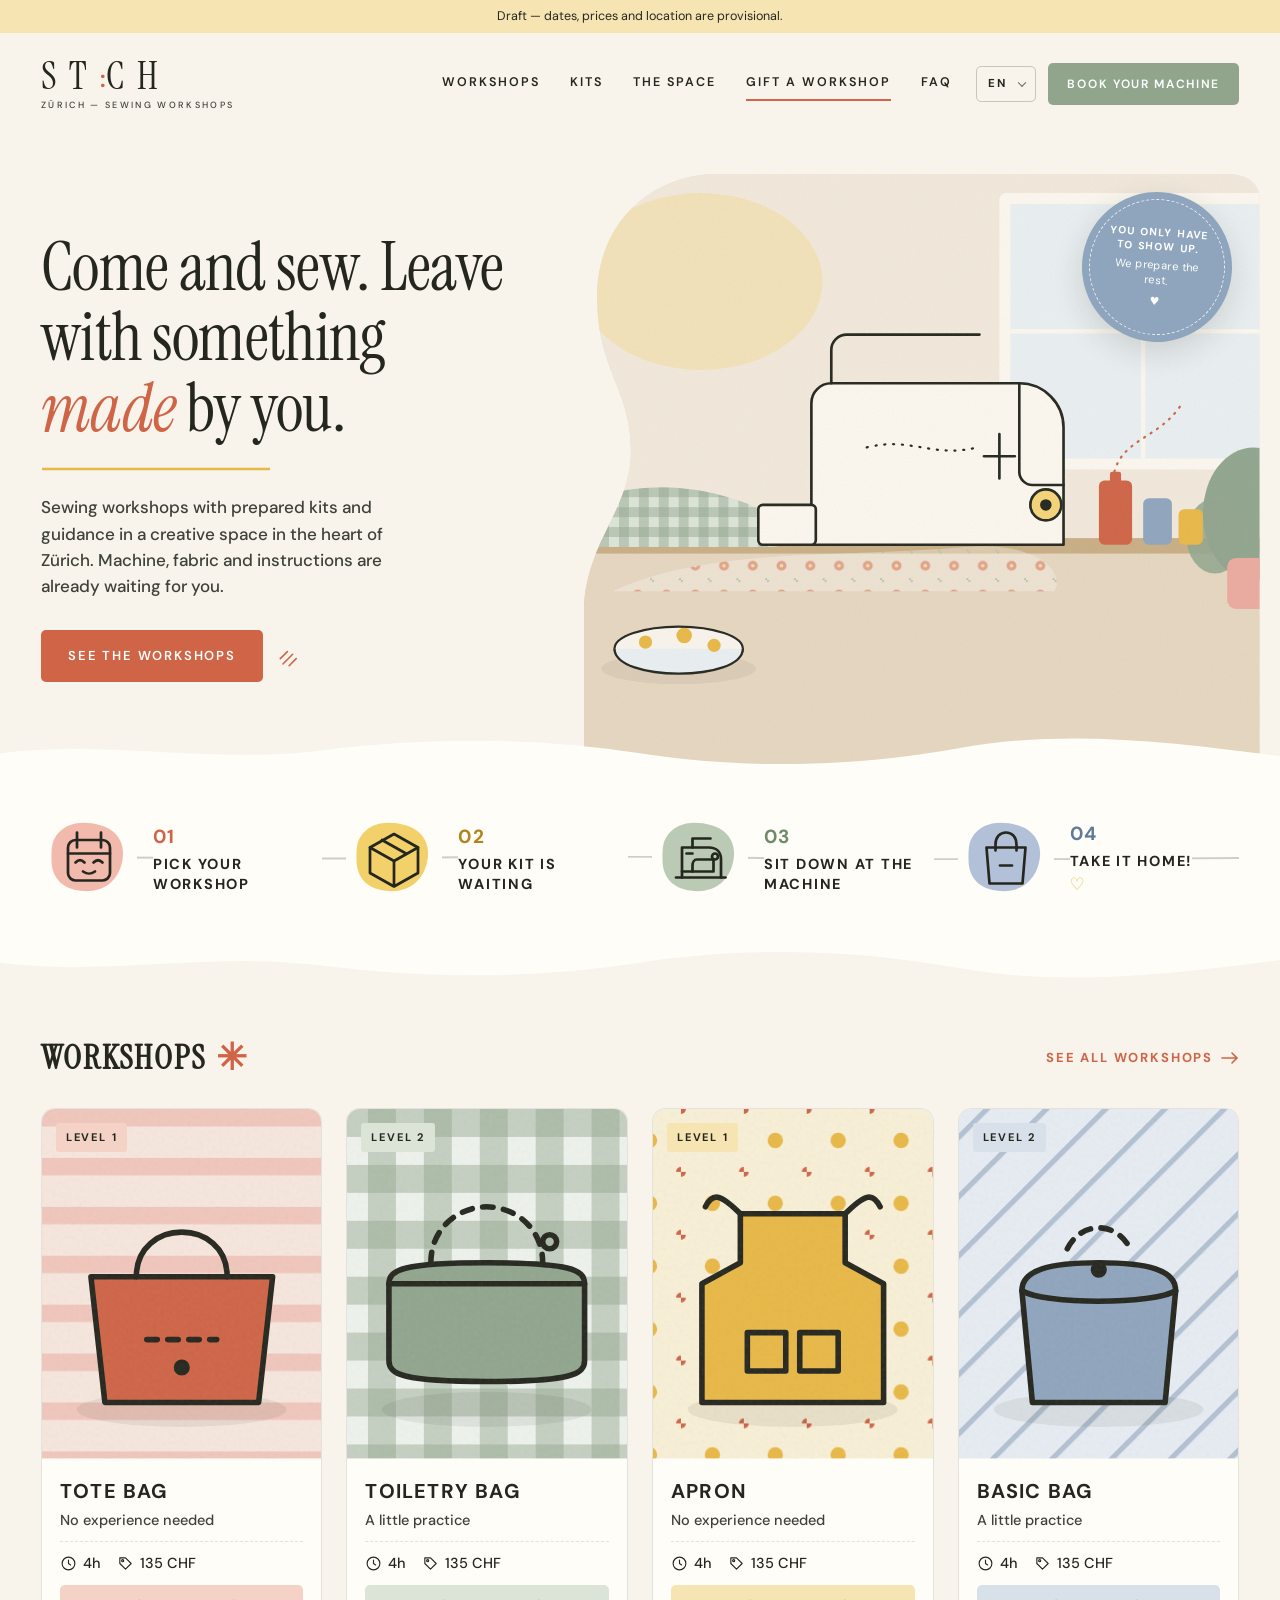
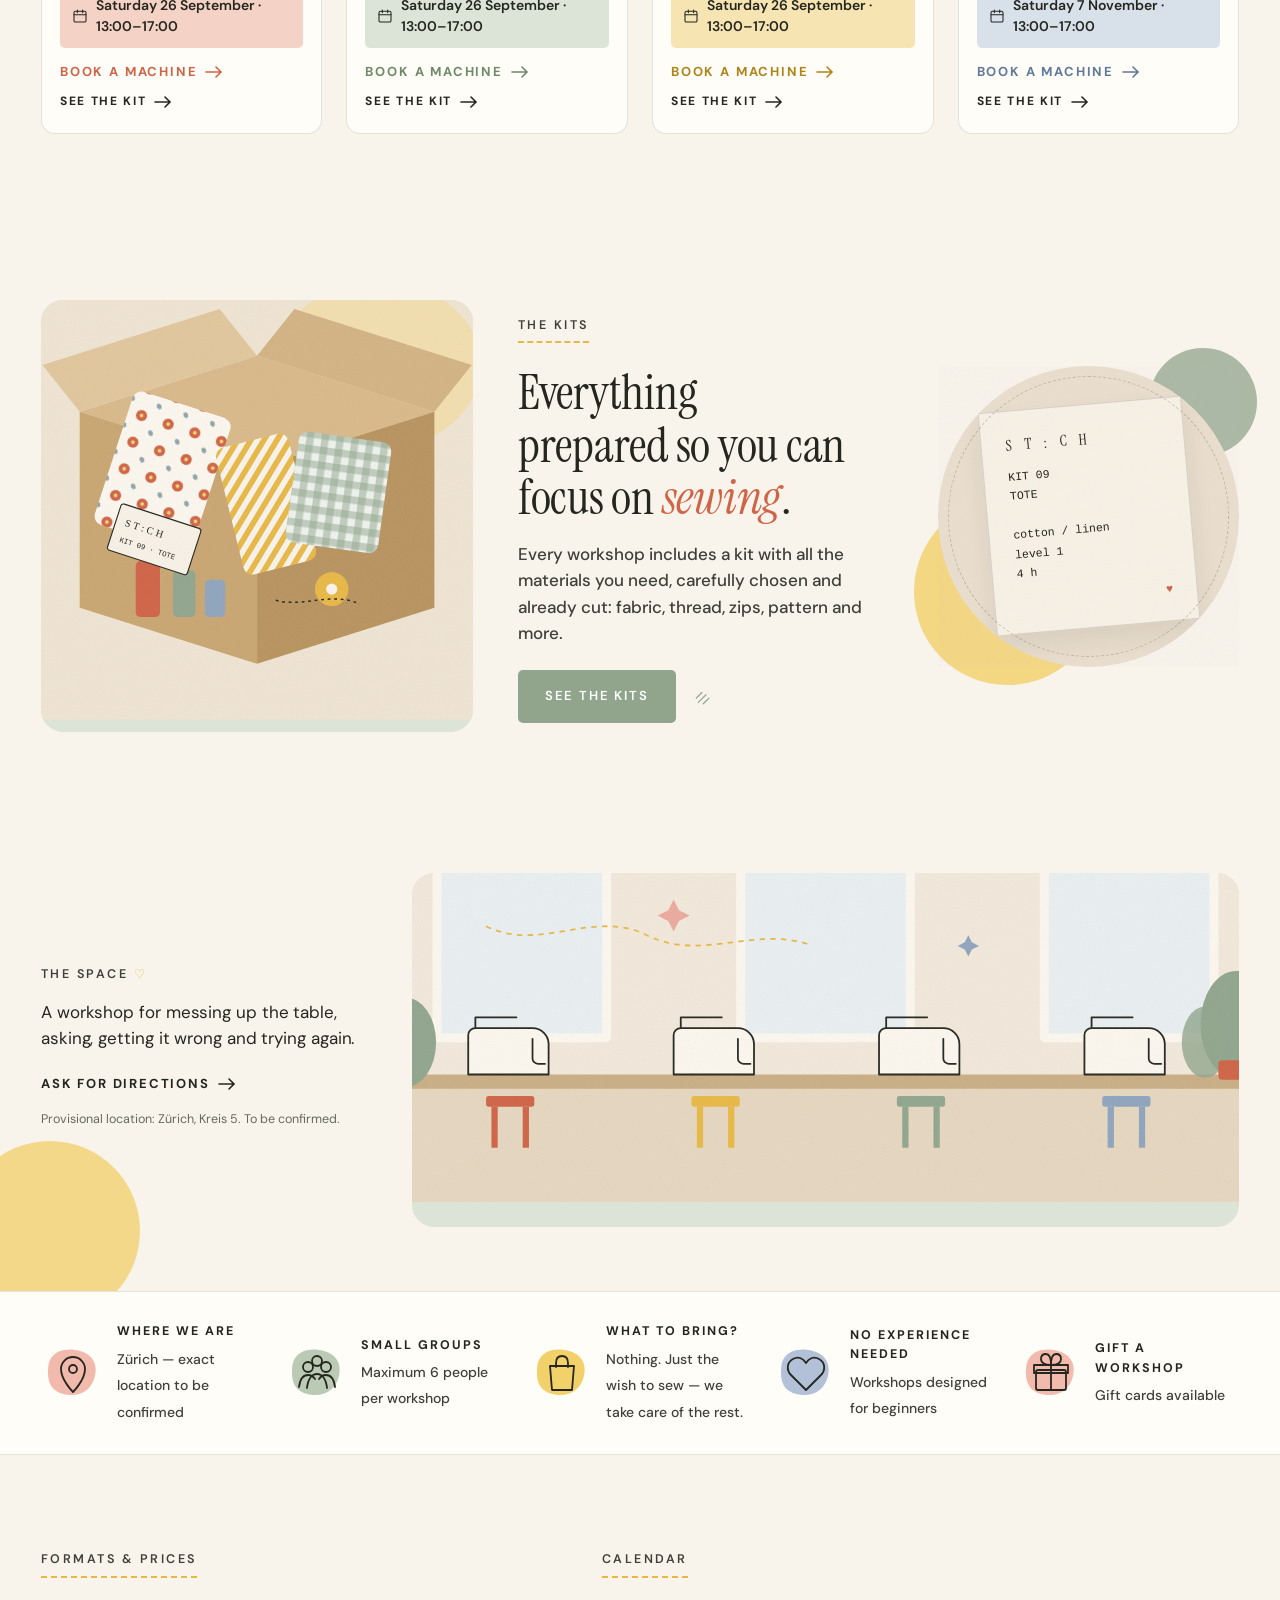
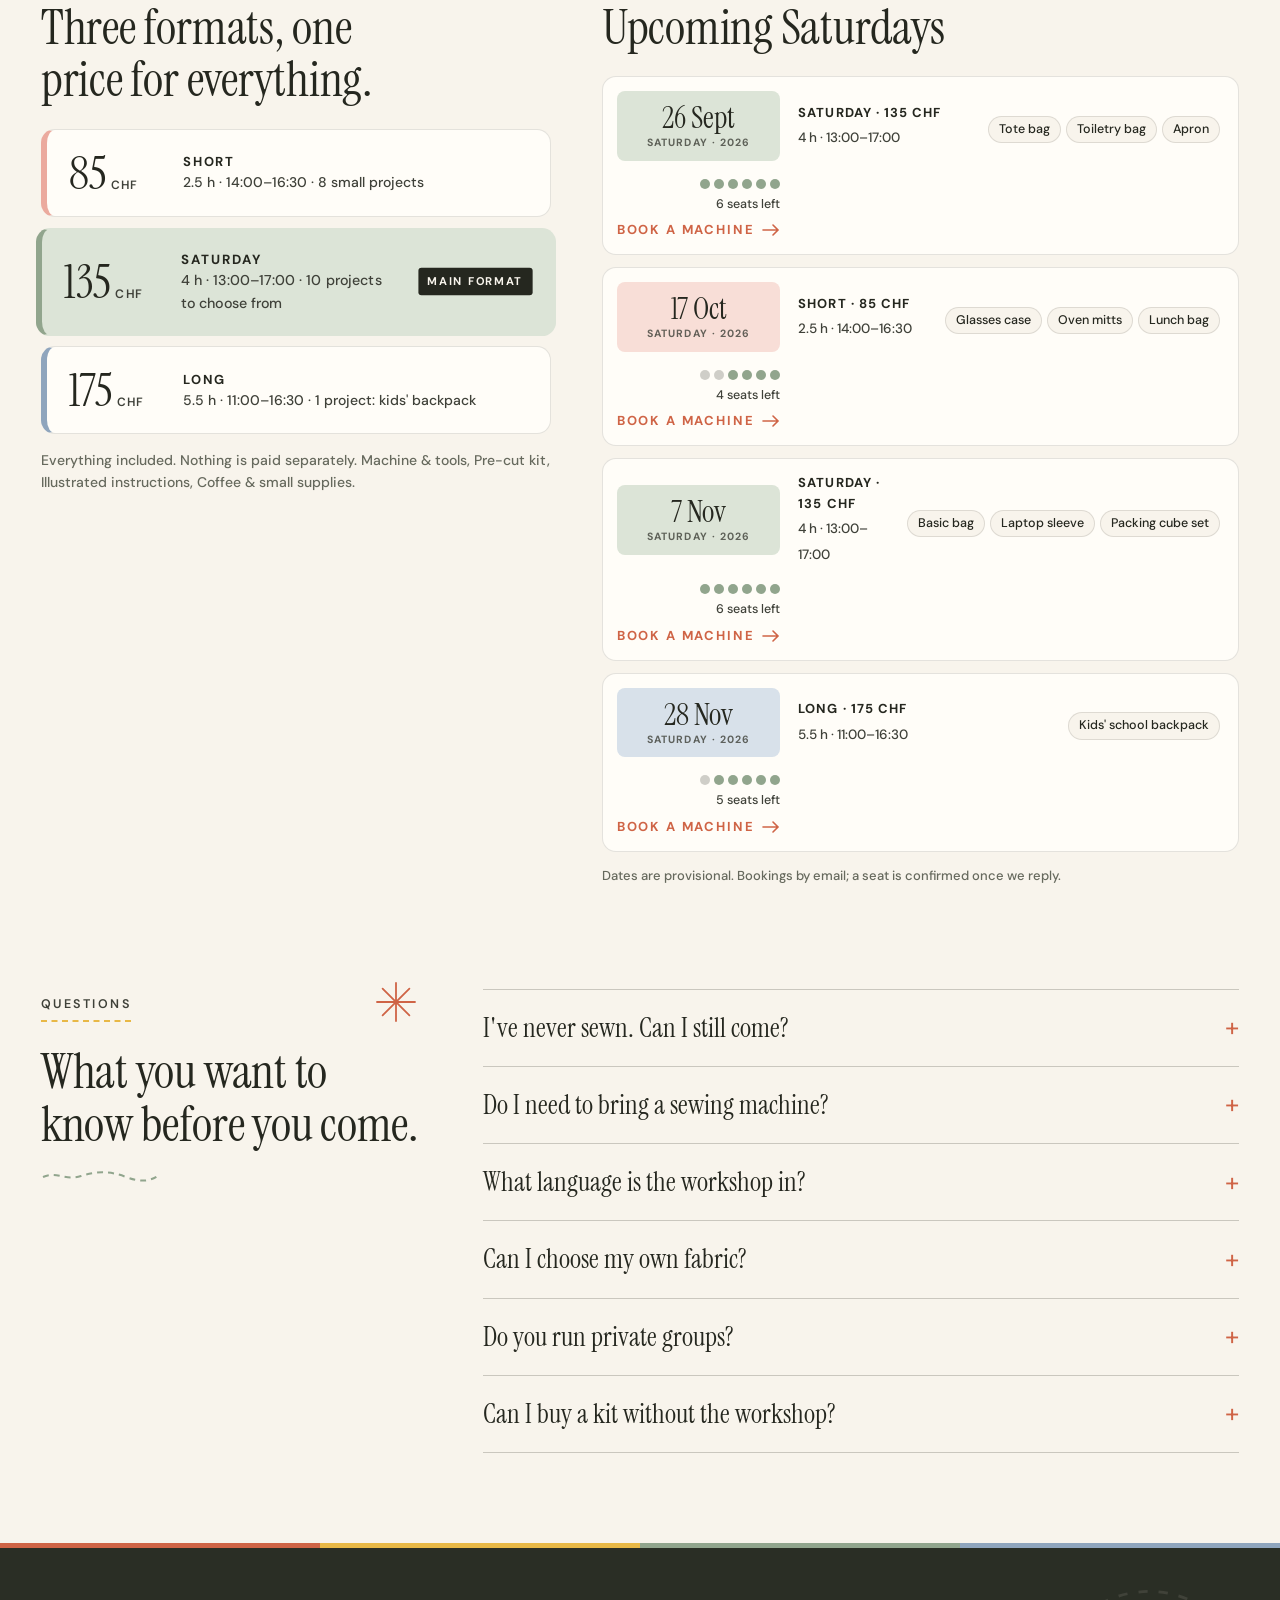
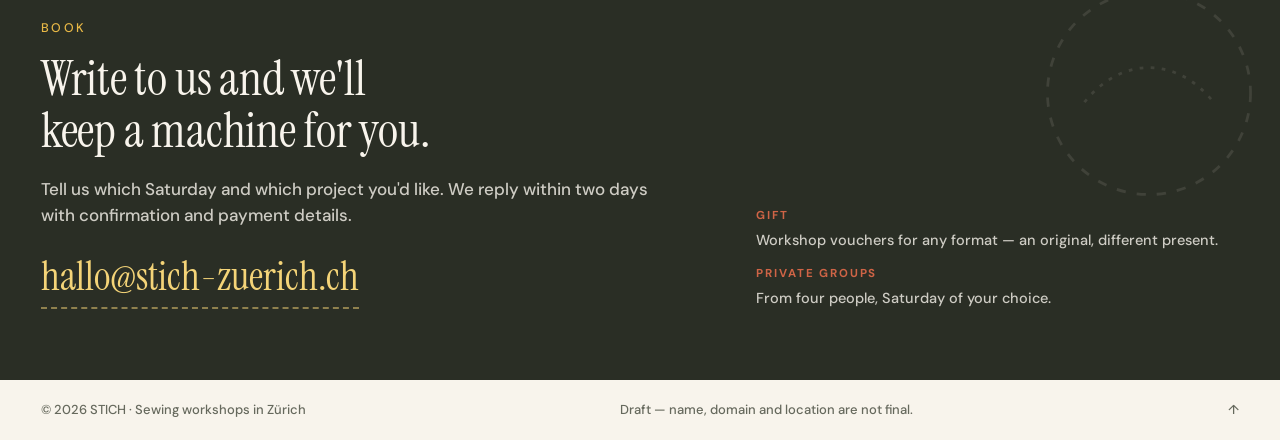
==== commit 4a11c200: "Pàgines de kit amb guia pas a pas desbloquejada per compra simulada; 12 guies i 5 kits nous, sis idi" ====
--- a/index.html
+++ b/index.html
@@ -164,7 +164,8 @@
 .card__date{font-size:14px;padding:10px 12px;border-radius:5px;display:flex;align-items:center;gap:8px;font-weight:600;color:var(--ink)}
 .card__date svg{width:16px;height:16px;stroke:currentColor;fill:none;stroke-width:1.6;stroke-linecap:round;stroke-linejoin:round;flex:0 0 auto}
 .card__date--none{background:var(--bg);color:var(--faint);border:1px dashed var(--line-2)}
-.card__cta{margin-top:4px}
+.card__links{margin-top:4px;display:flex;justify-content:space-between;gap:10px;flex-wrap:wrap}
+.card__kit{font-size:12px}
 .card[hidden]{display:none}
 .accent-coral .card__date,.accent-coral .card__lvl{background:var(--coral-soft)}
 .accent-sage .card__date,.accent-sage .card__lvl{background:var(--sage-soft)}
@@ -298,6 +299,65 @@
   .draw.pre path{stroke-dashoffset:0}
   *{transition-duration:.01ms!important;animation-duration:.01ms!important}
 }
+
+/* ---- kit page ---- */
+.kitpage{padding-bottom:clamp(40px,6vw,80px)}
+.kit__hero{padding-top:clamp(20px,3vw,40px)}
+.kit__back{margin-bottom:22px}
+.kit__grid{display:grid;grid-template-columns:1.1fr .9fr;gap:clamp(24px,4vw,56px);align-items:start}
+.kit__copy h1{font-size:clamp(40px,4.6vw,66px);line-height:1.06;margin:8px 0 16px}
+.pills{display:flex;flex-wrap:wrap;gap:8px;margin:4px 0 8px}
+.pill{font-size:12.5px;letter-spacing:.06em;font-weight:600;padding:7px 12px;border-radius:999px;background:var(--surface);border:1px solid var(--line-2)}
+.kit__photo{position:relative}
+.kit__img{aspect-ratio:4/5;border-radius:24px 80px 24px 24px}
+.kit__photo .card__lvl{top:16px;left:16px}
+.kit__mats{margin-top:28px}
+.mats{display:grid;grid-template-columns:1fr 1fr;gap:10px}
+.mat{background:var(--surface);border:1px solid var(--line);border-radius:10px;padding:12px 14px;display:grid;grid-template-columns:auto 1fr;gap:4px 10px;align-items:center;font-size:14px}
+.mat__sw{width:14px;height:14px;border-radius:50%;grid-row:1/3}
+.mat b{font-size:13px;letter-spacing:.06em;text-transform:uppercase}
+.mat span{color:var(--muted);font-weight:500}
+.kit__lock{margin-top:clamp(32px,5vw,56px);background:var(--ink);color:var(--cream);border-radius:var(--radius);padding:clamp(24px,4vw,44px);display:grid;grid-template-columns:1.4fr 1fr;gap:32px;align-items:center;position:relative;overflow:hidden}
+.kit__lock::before{content:"";position:absolute;left:0;right:0;top:0;height:5px;background:linear-gradient(90deg,var(--coral) 0 25%,var(--mustard) 25% 50%,var(--sage) 50% 75%,var(--blue) 75%)}
+.kit__lock .eyebrow{color:var(--mustard)}
+.kit__lock h2{margin:6px 0 12px}
+.kit__lock p{color:rgba(248,244,236,.8);max-width:50ch;font-weight:500;margin:0}
+.kit__lock--soon{grid-template-columns:1fr}
+.kit__buybox{display:flex;flex-direction:column;gap:10px;align-items:flex-start;justify-self:end}
+.kit__buybox small{font-size:12.5px;color:rgba(248,244,236,.6)}
+.kit__owned{margin-top:clamp(32px,5vw,56px);background:var(--sage-soft);border-left:6px solid var(--sage);border-radius:var(--radius);padding:20px 24px;display:flex;flex-wrap:wrap;gap:8px 24px;align-items:center}
+.kit__owned b{font-size:14px;letter-spacing:.12em;text-transform:uppercase}
+.kit__owned span{color:var(--muted);font-weight:500;flex:1;min-width:240px}
+.kit__guide{margin-top:clamp(40px,6vw,72px)}
+.toc{display:flex;gap:6px;flex-wrap:wrap}
+.toc a{text-decoration:none;font-size:12px;font-weight:700;letter-spacing:.1em;width:36px;height:36px;display:grid;place-items:center;border:1px solid var(--line-2);border-radius:50%}
+.toc a:hover{background:var(--surface);border-color:var(--text)}
+.steps-list{display:flex;flex-direction:column;gap:22px}
+.gstep{background:var(--surface);border:1px solid var(--line);border-radius:var(--radius);display:grid;grid-template-columns:1.1fr .9fr;gap:clamp(20px,3vw,40px);padding:clamp(20px,3vw,32px);align-items:start}
+.gstep__num{width:52px;height:52px;border-radius:50%;display:grid;place-items:center;font-weight:700;letter-spacing:.06em;color:var(--ink);margin-bottom:12px}
+.gstep h3{font-family:var(--serif);font-size:clamp(26px,2.6vw,34px);margin:4px 0 14px}
+.gsub{margin:0;padding:0 0 0 22px;display:flex;flex-direction:column;gap:9px;font-size:16px;font-weight:500}
+.gsub li b{display:block;font-size:12px;letter-spacing:.12em;text-transform:uppercase;color:var(--faint);margin-bottom:1px}
+.gtip{margin-top:16px;background:var(--mustard-soft);border-radius:8px;padding:12px 14px;font-size:14.5px;font-weight:500}
+.gtip b{display:block;font-size:11.5px;letter-spacing:.14em;text-transform:uppercase;margin-bottom:3px}
+.gtip--warn{background:var(--coral-soft)}
+.gcheck{margin-top:16px;border:1.5px dashed var(--sage);border-radius:8px;padding:12px 14px;font-size:14.5px;font-weight:500;color:var(--muted)}
+.gcheck b{display:block;font-size:11.5px;letter-spacing:.14em;text-transform:uppercase;color:#5F7A5A;margin-bottom:3px}
+.gstep__visual{position:sticky;top:110px}
+.gstep__visual img{width:100%;border-radius:12px;border:1px solid var(--line);background:#fff}
+.gstep__ph{aspect-ratio:4/3;border-radius:12px;display:grid;place-items:center;padding:20px}
+.gcap{display:block;margin-top:8px;font-size:12px;letter-spacing:.1em;text-transform:uppercase;color:var(--faint);font-weight:600}
+.kit__source{margin-top:28px;font-size:14px;color:var(--muted);font-weight:500;border-top:1px dashed var(--line-2);padding-top:18px}
+.kit__source b{color:var(--text);letter-spacing:.08em;text-transform:uppercase;font-size:12px}
+.kit__source a{color:var(--coral)}
+.kit__source p{margin:6px 0 0;font-size:13px;color:var(--faint)}
+.kit__made{margin-top:32px;background:#2A2E25;color:var(--cream);border-radius:var(--radius);padding:clamp(28px,4vw,48px);text-align:center}
+.kit__made .eyebrow{color:var(--mustard)}
+.kit__made p:last-child{color:rgba(248,244,236,.8);max-width:56ch;margin:12px auto 0;font-weight:500}
+.kit__book{margin-top:clamp(40px,6vw,72px);display:grid;grid-template-columns:1fr auto;gap:24px;align-items:center;border-top:1px solid var(--line-2);padding-top:clamp(28px,4vw,44px)}
+.kit__book h2{margin:6px 0 10px}
+@media (max-width:900px){.kit__grid{grid-template-columns:1fr}.kit__photo{order:-1;max-width:420px}.kit__lock{grid-template-columns:1fr}.kit__buybox{justify-self:start}.gstep{grid-template-columns:1fr}.gstep__visual{position:static}.kit__book{grid-template-columns:1fr}}
+@media (max-width:600px){.mats{grid-template-columns:1fr}}
 </style></head><body>
 <svg width="0" height="0" style="position:absolute" aria-hidden="true">
   <defs>
@@ -653,6 +713,8 @@
   footer_tag:"Nähworkshops in Zürich",footer_draft:"Entwurf — Name, Domain und Ort sind noch nicht endgültig.",
   theme:"Hell/Dunkel wechseln",menu:"Menü",lang_label:"Sprache",
   dur_h:"h",dur_min:"min",kit_word:"Kit",
+  kit_view:"Kit ansehen",kit_back:"Zurück zu den Workshops",kit_eyebrow:"Kit",kit_in:"Was in deinem Kit ist",kit_steps:"Schritt für Schritt",kit_soon:"Die illustrierte Anleitung für dieses Kit ist in Arbeit.",kit_lock_t:"Die Anleitung kommt mit dem Kit.",kit_lock_p:"Wenn du das Kit kaufst, wird die Schritt-für-Schritt-Anleitung mit Fotos, Tipps und Kontrollpunkten hier freigeschaltet. Sie gehört dir für immer.",kit_buy:"Kit kaufen · {p} CHF",kit_buy_note:"Entwurf: der Kauf ist eine Simulation, es wird nichts berechnet.",kit_owned:"Gekauft ✓",kit_owned_p:"Dieses Kit gehört dir. Die Anleitung bleibt in diesem Browser freigeschaltet.",kit_reset:"Simulation zurücksetzen",kit_check:"Check ✓",kit_tip:"Tipp",kit_warn:"Wichtig",kit_made:"You made it ♡",kit_intro_default:"Eine visuelle STICH-Anleitung in kurzen, leicht nachvollziehbaren Schritten. Die Referenzbilder stammen aus der Originalanleitung des Projekts.",kit_check_default:"Vergleiche mit dem Referenzbild, bevor du weitermachst.",kit_outro_default:"Bewahre diese Anleitung beim Kit auf. Prüfe vor jedem Schritt, dass dein Teil so liegt wie auf dem Referenzbild.",kit_step:"Schritt {n}",kit_time:"± {h} h",kit_level:"Niveau {n}",kit_ref:"Referenz",kit_book_t:"Lieber im Workshop nähen?",kit_book_p:"Dieses Projekt kannst du auch an einem Samstag bei uns nähen, mit Maschine und Begleitung.",kit_book:"Platz reservieren",
+  kit_intro_ws:"Eine STICH-Anleitung zum Mitlesen während des Workshops: kurze, visuelle Schritte, die du beim Nähen schnell nachschlagen kannst.",kit_check_ws:"Prüfe Ausrichtung, rechte Stoffseiten und Nahtzugaben, bevor du weitermachst.",kit_outro_ws:"Von dir gemacht, Stich für Stich. Bewahre diese Anleitung beim Kit auf.",kit_source:"Referenzschnitt / Tutorial",kit_source_note:"Diese STICH-Anleitung ist eine eigene Zusammenfassung des Prozesses und enthält nicht das Original-PDF. Zum Drucken oder Zuschneiden des Schnitts immer den offiziellen Link der Quelle nutzen.",
 },
 en:{
   langName:"English",
@@ -703,6 +765,8 @@
   footer_tag:"Sewing workshops in Zürich",footer_draft:"Draft — name, domain and location are not final.",
   theme:"Toggle light/dark",menu:"Menu",lang_label:"Language",
   dur_h:"h",dur_min:"min",kit_word:"Kit",
+  kit_view:"See the kit",kit_back:"Back to workshops",kit_eyebrow:"Kit",kit_in:"What is in your kit",kit_steps:"Step by step",kit_soon:"The illustrated guide for this kit is in the making.",kit_lock_t:"The instructions come with the kit.",kit_lock_p:"When you buy the kit, the step-by-step guide with photos, tips and checkpoints unlocks here. It is yours for good.",kit_buy:"Buy the kit · {p} CHF",kit_buy_note:"Draft: the purchase is simulated, nothing is charged.",kit_owned:"Bought ✓",kit_owned_p:"This kit is yours. The guide stays unlocked in this browser.",kit_reset:"Reset simulation",kit_check:"Check ✓",kit_tip:"Tip",kit_warn:"Important",kit_made:"You made it ♡",kit_intro_default:"A STICH visual guide, reorganised into short, easy-to-follow steps. Reference images come from the original project instructions.",kit_check_default:"Compare with the reference image before you carry on.",kit_outro_default:"Keep this guide with your kit. Before each step, check that your piece sits the same way as in the reference image.",kit_step:"Step {n}",kit_time:"± {h} h",kit_level:"Level {n}",kit_ref:"Reference",kit_book_t:"Rather sew it with us?",kit_book_p:"You can also make this project on a Saturday at the workshop, machine and guidance included.",kit_book:"Book a seat",
+  kit_intro_ws:"A STICH guide made to follow along during the workshop: short, visual steps that are easy to check while you sew.",kit_check_ws:"Before you carry on, check orientation, right sides and allowances.",kit_outro_ws:"Made by you, stitch by stitch. Keep this guide with your kit.",kit_source:"Reference pattern / tutorial",kit_source_note:"This STICH guide is our own summary of the process and does not redistribute the original PDF. To print or cut the pattern, always use the official link of the source.",
 },
 fr:{
   langName:"Français",
@@ -753,6 +817,8 @@
   footer_tag:"Ateliers de couture à Zurich",footer_draft:"Brouillon — nom, domaine et lieu ne sont pas définitifs.",
   theme:"Basculer clair/sombre",menu:"Menu",lang_label:"Langue",
   dur_h:"h",dur_min:"min",kit_word:"Kit",
+  kit_view:"Voir le kit",kit_back:"Retour aux ateliers",kit_eyebrow:"Kit",kit_in:"Ce qu’il y a dans ton kit",kit_steps:"Pas à pas",kit_soon:"Le guide illustré de ce kit est en préparation.",kit_lock_t:"Les instructions viennent avec le kit.",kit_lock_p:"Quand tu achètes le kit, le guide pas à pas avec photos, conseils et points de contrôle se débloque ici. Il est à toi pour toujours.",kit_buy:"Acheter le kit · {p} CHF",kit_buy_note:"Brouillon : l’achat est simulé, rien n’est facturé.",kit_owned:"Acheté ✓",kit_owned_p:"Ce kit est à toi. Le guide reste débloqué dans ce navigateur.",kit_reset:"Réinitialiser la simulation",kit_check:"Check ✓",kit_tip:"Conseil",kit_warn:"Important",kit_made:"You made it ♡",kit_intro_default:"Un guide visuel STICH, réorganisé en étapes courtes et faciles à suivre. Les images de référence proviennent des instructions originales du projet.",kit_check_default:"Compare avec l’image de référence avant de continuer.",kit_outro_default:"Garde ce guide avec ton kit. Avant chaque étape, vérifie que ta pièce est orientée comme sur l’image de référence.",kit_step:"Étape {n}",kit_time:"± {h} h",kit_level:"Niveau {n}",kit_ref:"Référence",kit_book_t:"Tu préfères le coudre avec nous ?",kit_book_p:"Ce projet se fait aussi un samedi à l’atelier, machine et accompagnement compris.",kit_book:"Réserver une place",
+  kit_intro_ws:"Un guide STICH pensé pour suivre le projet pendant l’atelier : des étapes courtes et visuelles, faciles à consulter en cousant.",kit_check_ws:"Avant de continuer, vérifie l’orientation, les endroits et les marges.",kit_outro_ws:"Fait par toi, point après point. Garde ce guide avec ton kit.",kit_source:"Patron / tutoriel de référence",kit_source_note:"Ce guide STICH est une synthèse personnelle du processus et ne redistribue pas le PDF original. Pour imprimer ou couper le patron, utilise toujours le lien officiel de la source.",
 },
 it:{
   langName:"Italiano",
@@ -803,6 +869,8 @@
   footer_tag:"Workshop di cucito a Zurigo",footer_draft:"Bozza — nome, dominio e luogo non sono definitivi.",
   theme:"Cambia chiaro/scuro",menu:"Menu",lang_label:"Lingua",
   dur_h:"h",dur_min:"min",kit_word:"Kit",
+  kit_view:"Vedi il kit",kit_back:"Torna ai workshop",kit_eyebrow:"Kit",kit_in:"Cosa c’è nel tuo kit",kit_steps:"Passo dopo passo",kit_soon:"La guida illustrata di questo kit è in preparazione.",kit_lock_t:"Le istruzioni arrivano con il kit.",kit_lock_p:"Quando compri il kit, la guida passo dopo passo con foto, consigli e punti di controllo si sblocca qui. È tua per sempre.",kit_buy:"Compra il kit · {p} CHF",kit_buy_note:"Bozza: l’acquisto è simulato, non viene addebitato nulla.",kit_owned:"Comprato ✓",kit_owned_p:"Questo kit è tuo. La guida resta sbloccata in questo browser.",kit_reset:"Azzera la simulazione",kit_check:"Check ✓",kit_tip:"Consiglio",kit_warn:"Importante",kit_made:"You made it ♡",kit_intro_default:"Una guida visiva STICH, riorganizzata in passi brevi e facili da seguire. Le immagini di riferimento vengono dalle istruzioni originali del progetto.",kit_check_default:"Confronta con l’immagine di riferimento prima di continuare.",kit_outro_default:"Conserva questa guida con il kit. Prima di ogni passo, controlla che il pezzo sia orientato come nell’immagine di riferimento.",kit_step:"Passo {n}",kit_time:"± {h} h",kit_level:"Livello {n}",kit_ref:"Riferimento",kit_book_t:"Preferisci cucirlo con noi?",kit_book_p:"Questo progetto si può fare anche un sabato in laboratorio, macchina e accompagnamento inclusi.",kit_book:"Prenota un posto",
+  kit_intro_ws:"Una guida STICH pensata per seguire il progetto durante il workshop: passi brevi e visivi, facili da consultare mentre cuci.",kit_check_ws:"Prima di continuare, controlla orientamento, dritti e margini.",kit_outro_ws:"Fatto da te, punto dopo punto. Conserva questa guida con il kit.",kit_source:"Cartamodello / tutorial di riferimento",kit_source_note:"Questa guida STICH è una sintesi personale del procedimento e non ridistribuisce il PDF originale. Per stampare o tagliare il cartamodello usa sempre il link ufficiale della fonte.",
 },
 ca:{
   langName:"Català",
@@ -853,6 +921,8 @@
   footer_tag:"Tallers de costura a Zúric",footer_draft:"Esborrany — nom, domini i lloc encara no són definitius.",
   theme:"Canvia clar/fosc",menu:"Menú",lang_label:"Idioma",
   dur_h:"h",dur_min:"min",kit_word:"Kit",
+  kit_view:"Veure el kit",kit_back:"Tornar als tallers",kit_eyebrow:"Kit",kit_in:"Què hi ha al teu kit",kit_steps:"Pas a pas",kit_soon:"La guia il·lustrada d’aquest kit està en preparació.",kit_lock_t:"Les instruccions van amb el kit.",kit_lock_p:"Quan compres el kit, la guia pas a pas amb fotos, consells i punts de control es desbloqueja aquí. És teva per sempre.",kit_buy:"Comprar el kit · {p} CHF",kit_buy_note:"Esborrany: la compra és una simulació, no es cobra res.",kit_owned:"Comprat ✓",kit_owned_p:"Aquest kit és teu. La guia queda desbloquejada en aquest navegador.",kit_reset:"Reinicia la simulació",kit_check:"Check ✓",kit_tip:"Consell",kit_warn:"Important",kit_made:"You made it ♡",kit_intro_default:"Guia visual STICH, reorganitzada en passos curts i fàcils de seguir. Les imatges de referència provenen de les instruccions originals del projecte.",kit_check_default:"Revisa la imatge de referència abans de continuar.",kit_outro_default:"Guarda aquesta guia amb el teu kit. Abans d’avançar, comprova sempre que la peça tingui la mateixa orientació que a la imatge de referència.",kit_step:"Pas {n}",kit_time:"± {h} h",kit_level:"Nivell {n}",kit_ref:"Referència",kit_book_t:"Prefereixes cosir-lo amb nosaltres?",kit_book_p:"Aquest projecte també es pot fer un dissabte al taller, amb màquina i acompanyament inclosos.",kit_book:"Reservar plaça",
+  kit_intro_ws:"Guia STICH pensada per seguir el projecte durant el taller: passos curts, visuals i fàcils de consultar mentre cuses.",kit_check_ws:"Abans de continuar, comprova orientació, cares boniques i marges.",kit_outro_ws:"Fet per tu, puntada a puntada. Guarda aquesta guia amb el teu kit.",kit_source:"Patró / tutorial de referència",kit_source_note:"Aquesta guia STICH és una síntesi i reinterpretació pròpia del procés. No redistribueix el PDF del patró original. Per imprimir o tallar el patró, utilitza sempre l’enllaç oficial de la font.",
 },
 es:{
   langName:"Español",
@@ -903,6 +973,8 @@
   footer_tag:"Talleres de costura en Zúrich",footer_draft:"Borrador — nombre, dominio y lugar aún no son definitivos.",
   theme:"Cambiar claro/oscuro",menu:"Menú",lang_label:"Idioma",
   dur_h:"h",dur_min:"min",kit_word:"Kit",
+  kit_view:"Ver el kit",kit_back:"Volver a los talleres",kit_eyebrow:"Kit",kit_in:"Qué hay en tu kit",kit_steps:"Paso a paso",kit_soon:"La guía ilustrada de este kit está en preparación.",kit_lock_t:"Las instrucciones van con el kit.",kit_lock_p:"Cuando compras el kit, la guía paso a paso con fotos, consejos y puntos de control se desbloquea aquí. Es tuya para siempre.",kit_buy:"Comprar el kit · {p} CHF",kit_buy_note:"Borrador: la compra es una simulación, no se cobra nada.",kit_owned:"Comprado ✓",kit_owned_p:"Este kit es tuyo. La guía queda desbloqueada en este navegador.",kit_reset:"Reiniciar la simulación",kit_check:"Check ✓",kit_tip:"Consejo",kit_warn:"Importante",kit_made:"You made it ♡",kit_intro_default:"Guía visual STICH, reorganizada en pasos cortos y fáciles de seguir. Las imágenes de referencia provienen de las instrucciones originales del proyecto.",kit_check_default:"Revisa la imagen de referencia antes de continuar.",kit_outro_default:"Guarda esta guía con tu kit. Antes de avanzar, comprueba siempre que la pieza tenga la misma orientación que en la imagen de referencia.",kit_step:"Paso {n}",kit_time:"± {h} h",kit_level:"Nivel {n}",kit_ref:"Referencia",kit_book_t:"¿Prefieres coserlo con nosotras?",kit_book_p:"Este proyecto también se puede hacer un sábado en el taller, con máquina y acompañamiento incluidos.",kit_book:"Reservar plaza",
+  kit_intro_ws:"Guía STICH pensada para seguir el proyecto durante el taller: pasos cortos, visuales y fáciles de consultar mientras coses.",kit_check_ws:"Antes de continuar, comprueba orientación, derechos y márgenes.",kit_outro_ws:"Hecho por ti, puntada a puntada. Guarda esta guía con tu kit.",kit_source:"Patrón / tutorial de referencia",kit_source_note:"Esta guía STICH es una síntesis y reinterpretación propia del proceso. No redistribuye el PDF del patrón original. Para imprimir o cortar el patrón, usa siempre el enlace oficial de la fuente.",
 }};
 const LANGS = ["de","en","fr","it","ca","es"];
 const DEFAULT_LANG = "de";
@@ -970,6 +1042,21 @@
  {id:"backpack",n:19,format:"long",level:3,accent:"sage",icon:"backpack",
   name:{ca:"Motxilla escolar",es:"Mochila escolar",de:"Kinderrucksack",en:"Kids' school backpack",fr:"Sac à dos d'école",it:"Zainetto per la scuola"},
   desc:{ca:"Folrada, amb etiqueta de nom, tirants ajustables i butxaca frontal.",es:"Forrada, con etiqueta de nombre, tirantes ajustables y bolsillo frontal.",de:"Gefüttert, mit Namensetikett, verstellbaren Trägern und Fronttasche.",en:"Lined, with name label, adjustable straps and front pocket.",fr:"Doublé, avec étiquette de nom, bretelles réglables et poche avant.",it:"Foderato, con etichetta per il nome, spallacci regolabili e tasca frontale."}},
+ {id:"strawberry",n:20,format:"short",level:1,accent:"coral",icon:"pouch",
+  name:{ca:"Bossa maduixa / bossa per mudes",es:"Bolsa fresa / bolsa para mudas",de:"Erdbeer-Beutel",en:"Strawberry bag",fr:"Sac fraise",it:"Borsa fragola"},
+  desc:{ca:"Bossa lleugera amb nanses i cordó, amb una maduixeta a la punta. Per a mudes, roba d’esport o el que vulguis.",es:"Bolsa ligera con asas y cordón, con una fresita en la punta. Para mudas, ropa de deporte o lo que quieras.",de:"Leichter Beutel mit Henkeln und Kordel und einer kleinen Erdbeere an der Ecke. Für Wechselkleider, Sportsachen oder was du willst.",en:"Light bag with handles and cord, with a little strawberry at the corner. For spare clothes, sports kit or anything else.",fr:"Sac léger avec anses et cordelette, et une petite fraise au coin. Pour le linge de rechange, le sport ou ce que tu veux.",it:"Borsa leggera con manici e cordoncino, con una fragolina all’angolo. Per il cambio, lo sport o quello che vuoi."}},
+ {id:"ruffle",n:21,format:"sat",level:2,accent:"pink",icon:"tote",
+  name:{ca:"Bossa amb volant",es:"Bolso con volante",de:"Tasche mit Rüsche",en:"Ruffle bag",fr:"Sac à volant",it:"Borsa con balza"},
+  desc:{ca:"Bossa folrada amb volant arrissat, butxaca amb cremallera i tancament de botó. El projecte més complet del format Dissabte.",es:"Bolso forrado con volante fruncido, bolsillo con cremallera y cierre de botón. El proyecto más completo del formato Sábado.",de:"Gefütterte Tasche mit gekräuselter Rüsche, Reissverschlusstasche und Knopfverschluss. Das umfangreichste Projekt im Samstagsformat.",en:"Lined bag with a gathered ruffle, zip pocket and button closure. The most complete Saturday project.",fr:"Sac doublé avec volant froncé, poche zippée et fermeture à bouton. Le projet le plus complet du format Samedi.",it:"Borsa foderata con balza arricciata, tasca con cerniera e chiusura a bottone. Il progetto più completo del formato Sabato."}},
+ {id:"zippouch",n:22,format:"short",level:1,accent:"pink",icon:"case",
+  name:{ca:"Zip pouch",es:"Zip pouch",de:"Zip Pouch",en:"Zip pouch",fr:"Zip pouch",it:"Zip pouch"},
+  desc:{ca:"Funda plana amb cremallera, folre i travetes laterals. El projecte ideal per estrenar la pota de cremallera.",es:"Funda plana con cremallera, forro y trabillas laterales. El proyecto ideal para estrenar el prensatelas de cremallera.",de:"Flaches Täschchen mit Reissverschluss, Futter und Seitenschlaufen. Ideal, um den Reissverschlussfuss kennenzulernen.",en:"Flat zipped pouch with lining and side loops. The ideal first project with the zipper foot.",fr:"Pochette plate zippée, doublée, avec passants latéraux. Le projet idéal pour apprivoiser le pied fermeture.",it:"Astuccio piatto con cerniera, fodera e passanti laterali. Il progetto ideale per iniziare con il piedino per cerniere."}},
+ {id:"boxpouch",n:23,format:"sat",level:2,accent:"mustard",icon:"pouch",
+  name:{ca:"Box pouch · necesser 3D",es:"Box pouch · neceser 3D",de:"Box Pouch · 3D-Necessaire",en:"Box pouch",fr:"Box pouch · trousse 3D",it:"Box pouch · beauty case 3D"},
+  desc:{ca:"Necesser amb forma de caixa, cremallera al llarg i cantonades cosides. Canvas a fora, cotó a dins.",es:"Neceser con forma de caja, cremallera a lo largo y esquinas cosidas. Canvas por fuera, algodón por dentro.",de:"Kastenförmiges Necessaire mit langem Reissverschluss und abgenähten Ecken. Canvas aussen, Baumwolle innen.",en:"Box-shaped pouch with a long zip and boxed corners. Canvas outside, cotton inside.",fr:"Trousse en forme de boîte, fermeture sur la longueur et coins cousus. Toile dehors, coton dedans.",it:"Beauty case a scatola con cerniera lungo il lato e angoli cuciti. Canvas fuori, cotone dentro."}},
+ {id:"boho",n:24,format:"sat",level:2,accent:"sage",icon:"bucket",
+  name:{ca:"Boho bag",es:"Boho bag",de:"Boho Bag",en:"Boho bag",fr:"Boho bag",it:"Boho bag"},
+  desc:{ca:"Tote relaxada, folrada, amb butxaca interior i nanses llargues. Cantonades amb profunditat.",es:"Tote relajada, forrada, con bolsillo interior y asas largas. Esquinas con profundidad.",de:"Lässige, gefütterte Tote mit Innentasche und langen Henkeln. Ecken mit Tiefe.",en:"Relaxed lined tote with inner pocket and long handles. Boxed corners for depth.",fr:"Tote décontracté, doublé, avec poche intérieure et longues anses. Coins en volume.",it:"Tote rilassata, foderata, con tasca interna e manici lunghi. Angoli con profondità."}},
 ];
 /* Provisional dates — replace when confirmed. seats = free seats out of 6. */
 const DATES = [
@@ -980,16 +1067,14 @@
 ];
 /* Real photos that exist in img/. Add a key here when you drop the file in: "hero", "kits", "espai", or "kits/<kit id>". */
 const PHOTOS = [];
+/* Price of a kit bought on its own, with the illustrated guide (CHF). */
+const KIT_PRICE = 32;
 const CONTACT_EMAIL = "hallo@stich-zuerich.ch"; /* placeholder until domain is decided */
-/* ===== App ===== */
-(function(){
-  const $=(s,r=document)=>r.querySelector(s), $$=(s,r=document)=>[...r.querySelectorAll(s)];
-  const SOFT={coral:"#F3CFC2",sage:"#D9E2D4",mustard:"#F5E3AE",blue:"#D6E0EA",pink:"#F6DDD6",yellow:"#FBEFC4"};
-  const TONE={coral:"#CF6446",sage:"#91A58D",mustard:"#E8B846",blue:"#8FA5BD",pink:"#EBAA9E",yellow:"#F4D478"};
-  const LOCALE={de:"de-CH",en:"en-GB",fr:"fr-CH",it:"it-CH",ca:"ca-ES",es:"es-ES"};
-
+/* ===== Kit illustrations (shared by index and kit pages) ===== */
+const SOFT={coral:"#F3CFC2",sage:"#D9E2D4",mustard:"#F5E3AE",blue:"#D6E0EA",pink:"#F6DDD6",yellow:"#FBEFC4"};
+const TONE={coral:"#CF6446",sage:"#91A58D",mustard:"#E8B846",blue:"#8FA5BD",pink:"#EBAA9E",yellow:"#F4D478"};
   /* --- placeholder "photos": textile pattern ground + filled, hand-drawn object. Swap for <img> when photos exist. --- */
-  const PAT={
+const PAT={
     coral:(id)=>`<pattern id="${id}" width="14" height="14" patternUnits="userSpaceOnUse" patternTransform="rotate(90)"><rect width="14" height="14" fill="#F6E6DD"/><rect width="5" height="14" fill="#EBAA9E" opacity=".55"/></pattern>`,
     sage:(id)=>`<pattern id="${id}" width="16" height="16" patternUnits="userSpaceOnUse"><rect width="16" height="16" fill="#EEF2EC"/><rect width="8" height="16" fill="#91A58D" opacity=".45"/><rect width="16" height="8" fill="#91A58D" opacity=".45"/></pattern>`,
     mustard:(id)=>`<pattern id="${id}" width="18" height="18" patternUnits="userSpaceOnUse"><rect width="18" height="18" fill="#F8EFD6"/><circle cx="9" cy="9" r="2.2" fill="#E8B846"/><circle cx="0" cy="0" r="1.4" fill="#CF6446"/><circle cx="18" cy="18" r="1.4" fill="#CF6446"/></pattern>`,
@@ -998,7 +1083,7 @@
     yellow:(id)=>`<pattern id="${id}" width="10" height="10" patternUnits="userSpaceOnUse"><rect width="10" height="10" fill="#FBF3D9"/><rect width="10" height="1.2" y="4" fill="#E8B846" opacity=".5"/></pattern>`,
   };
   /* each icon: body = closed shape (filled with the accent), lines = details */
-  const ICONS={
+const ICONS={
     case:{body:`<rect x="18" y="38" width="64" height="36" rx="11"/>`,lines:`<path d="M18 52h64" stroke-dasharray="3 3"/><circle cx="72" cy="46" r="2"/>`},
     hen:{body:`<path d="M28 70c-8-10-4-30 12-32 10-1 16 6 20 12l14 2-8 6c2 10-6 16-18 16H32z"/>`,lines:`<circle cx="46" cy="46" r="1.5" fill="#25271F"/><path d="M40 34c2-6 8-6 8 0M46 34c2-6 8-6 8 0"/><path d="M38 70l-2 8M52 70l2 8"/>`},
     crown:{body:`<path d="M20 74V40l15 12 15-21 15 21 15-12v34z"/>`,lines:`<path d="M20 66h60" stroke-dasharray="3 3"/><circle cx="50" cy="30" r="2.5" fill="#25271F"/>`},
@@ -1016,8 +1101,13 @@
     banana:{body:`<path d="M22 60c0-14 12-24 28-24s28 10 28 24-12 18-28 18-28-4-28-18z"/>`,lines:`<path d="M22 56c8-6 48-6 56 0" stroke-dasharray="3 3"/><path d="M29 44c-4-14 6-24 21-30M71 44c4-14-6-24-21-30"/>`},
     backpack:{body:`<path d="M28 40c0-12 9-19 22-19s22 7 22 19v36H28z"/>`,lines:`<path d="M40 22c0-6 4-8 10-8s10 2 10 8"/><rect x="37" y="52" width="26" height="17" rx="4" fill="#F8F4EC"/><path d="M28 46h44" stroke-dasharray="3 3"/><path d="M33 76v-8M67 76v-8"/>`},
   };
-  const iconSvg=(k)=>{const pid="pat-"+k.id, ic=ICONS[k.icon];
+const iconSvg=(k)=>{const pid="pat-"+k.id, ic=ICONS[k.icon];
     return `<svg class="ph" viewBox="0 0 100 100" xmlns="http://www.w3.org/2000/svg" aria-hidden="true" preserveAspectRatio="xMidYMid slice"><defs>${PAT[k.accent](pid)}</defs><rect width="100" height="100" fill="url(#${pid})"/><ellipse cx="50" cy="86" rx="30" ry="5" fill="#25271F" opacity=".08"/><g transform="translate(0 4)" stroke="#25271F" stroke-width="1.6" stroke-linecap="round" stroke-linejoin="round"><g fill="${TONE[k.accent]}">${ic.body}</g><g fill="none">${ic.lines}</g></g><rect width="100" height="100" fill="transparent" filter="url(#grain)"/></svg>`;};
+/* ===== App ===== */
+(function(){
+  const $=(s,r=document)=>r.querySelector(s), $$=(s,r=document)=>[...r.querySelectorAll(s)];
+  const LOCALE={de:"de-CH",en:"en-GB",fr:"fr-CH",it:"it-CH",ca:"ca-ES",es:"es-ES"};
+
   const ICO_CLOCK=`<svg viewBox="0 0 24 24"><circle cx="12" cy="12" r="9"/><path d="M12 7v5l3 2"/></svg>`;
   const ICO_TAG=`<svg viewBox="0 0 24 24"><path d="M4 4h8l8 8-8 8-8-8z"/><circle cx="8" cy="8" r="1.5"/></svg>`;
   const ICO_CAL=`<svg viewBox="0 0 24 24"><rect x="3" y="5" width="18" height="16" rx="2"/><path d="M3 10h18M8 3v4M16 3v4"/></svg>`;
@@ -1070,7 +1160,7 @@
           <p class="card__sub">${t("level"+k.level+"_t")}</p>
           <div class="card__meta"><span>${ICO_CLOCK}${fmtDuration(f.hours)}</span><span>${ICO_TAG}${f.price} CHF</span></div>
           ${dateHtml}
-          <a class="link link--${k.accent} card__cta" href="${mailto(k,d)}"><span>${t("card_cta")}</span>${ARROW}</a>
+          <div class="card__links"><a class="link link--${k.accent} card__cta" href="${mailto(k,d)}"><span>${t("card_cta")}</span>${ARROW}</a><a class="link link--ink card__kit" href="kit.html?id=${k.id}"><span>${t("kit_view")}</span>${ARROW}</a></div>
         </div></article>`;
     }).join("")||`<div class="empty">${t("empty")}</div>`;
     $("#count").textContent=t("count_of",{n:shown.length,t:KITS.length});
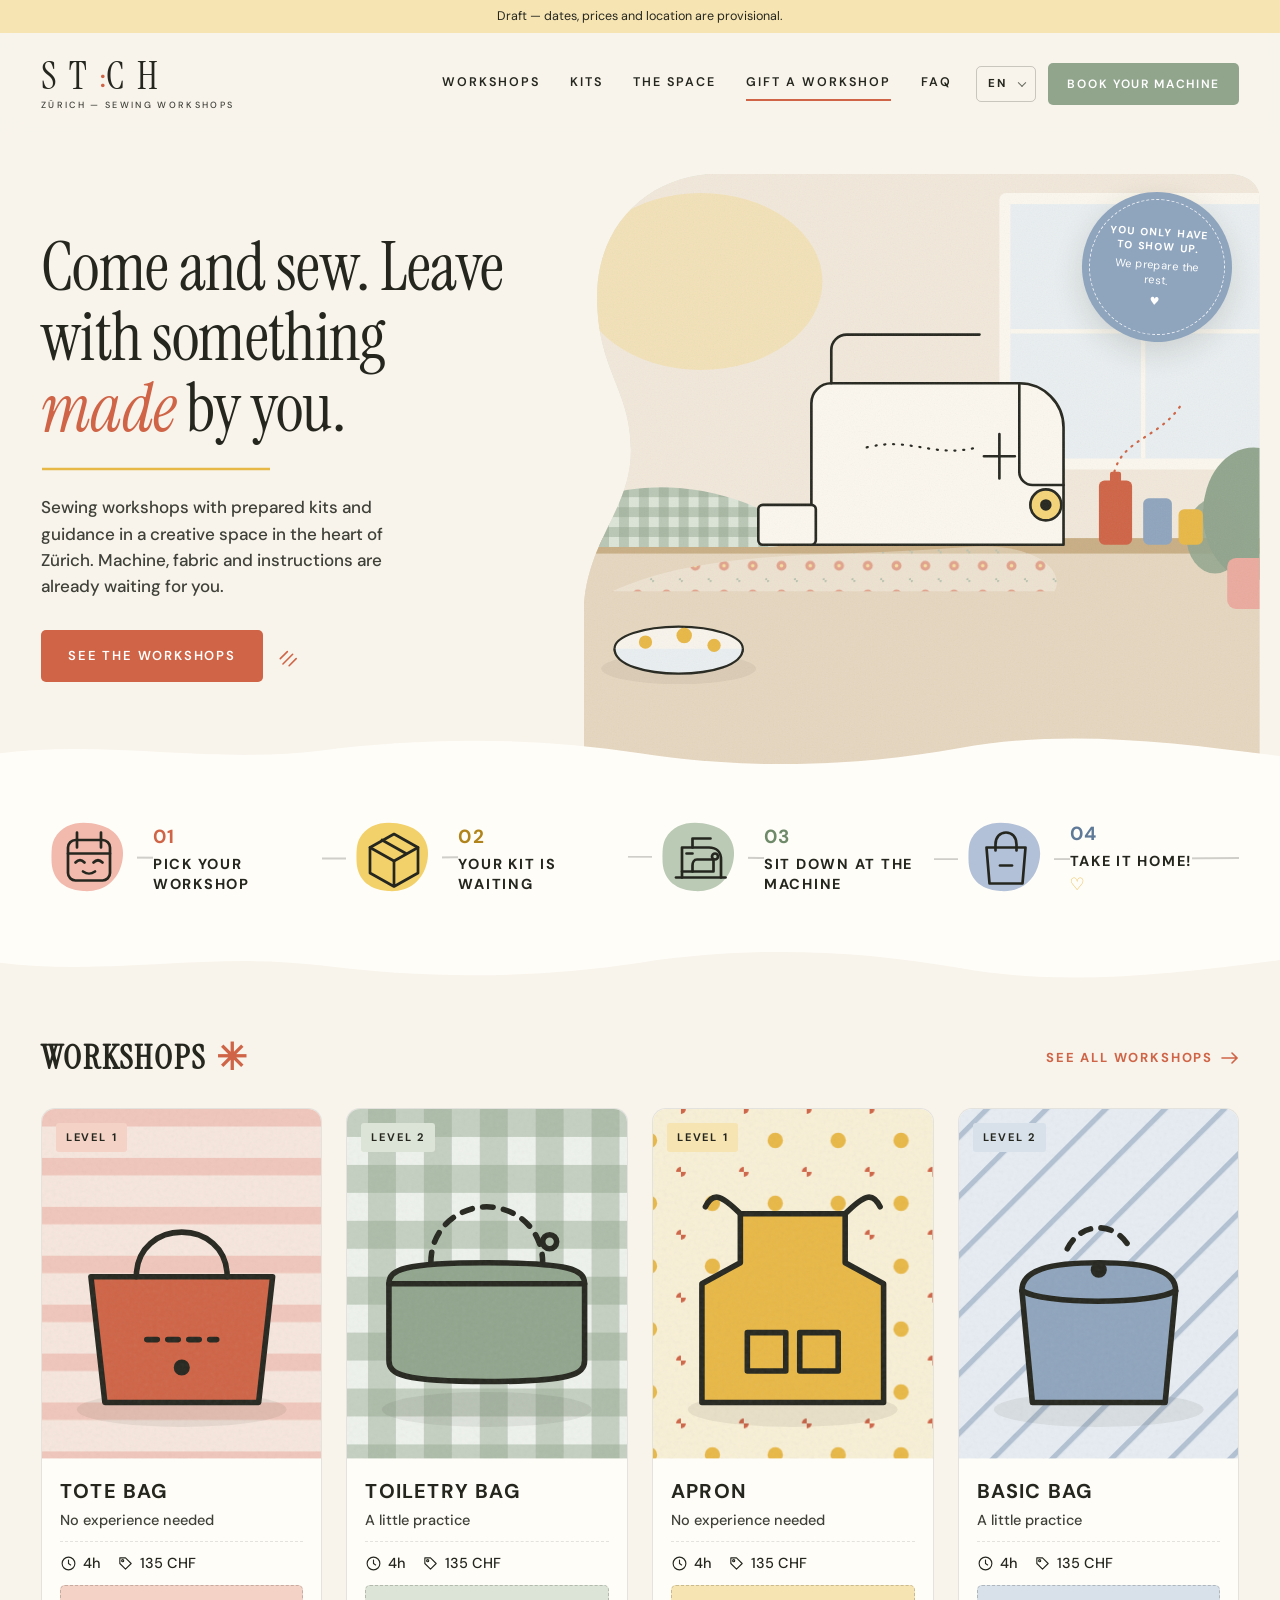
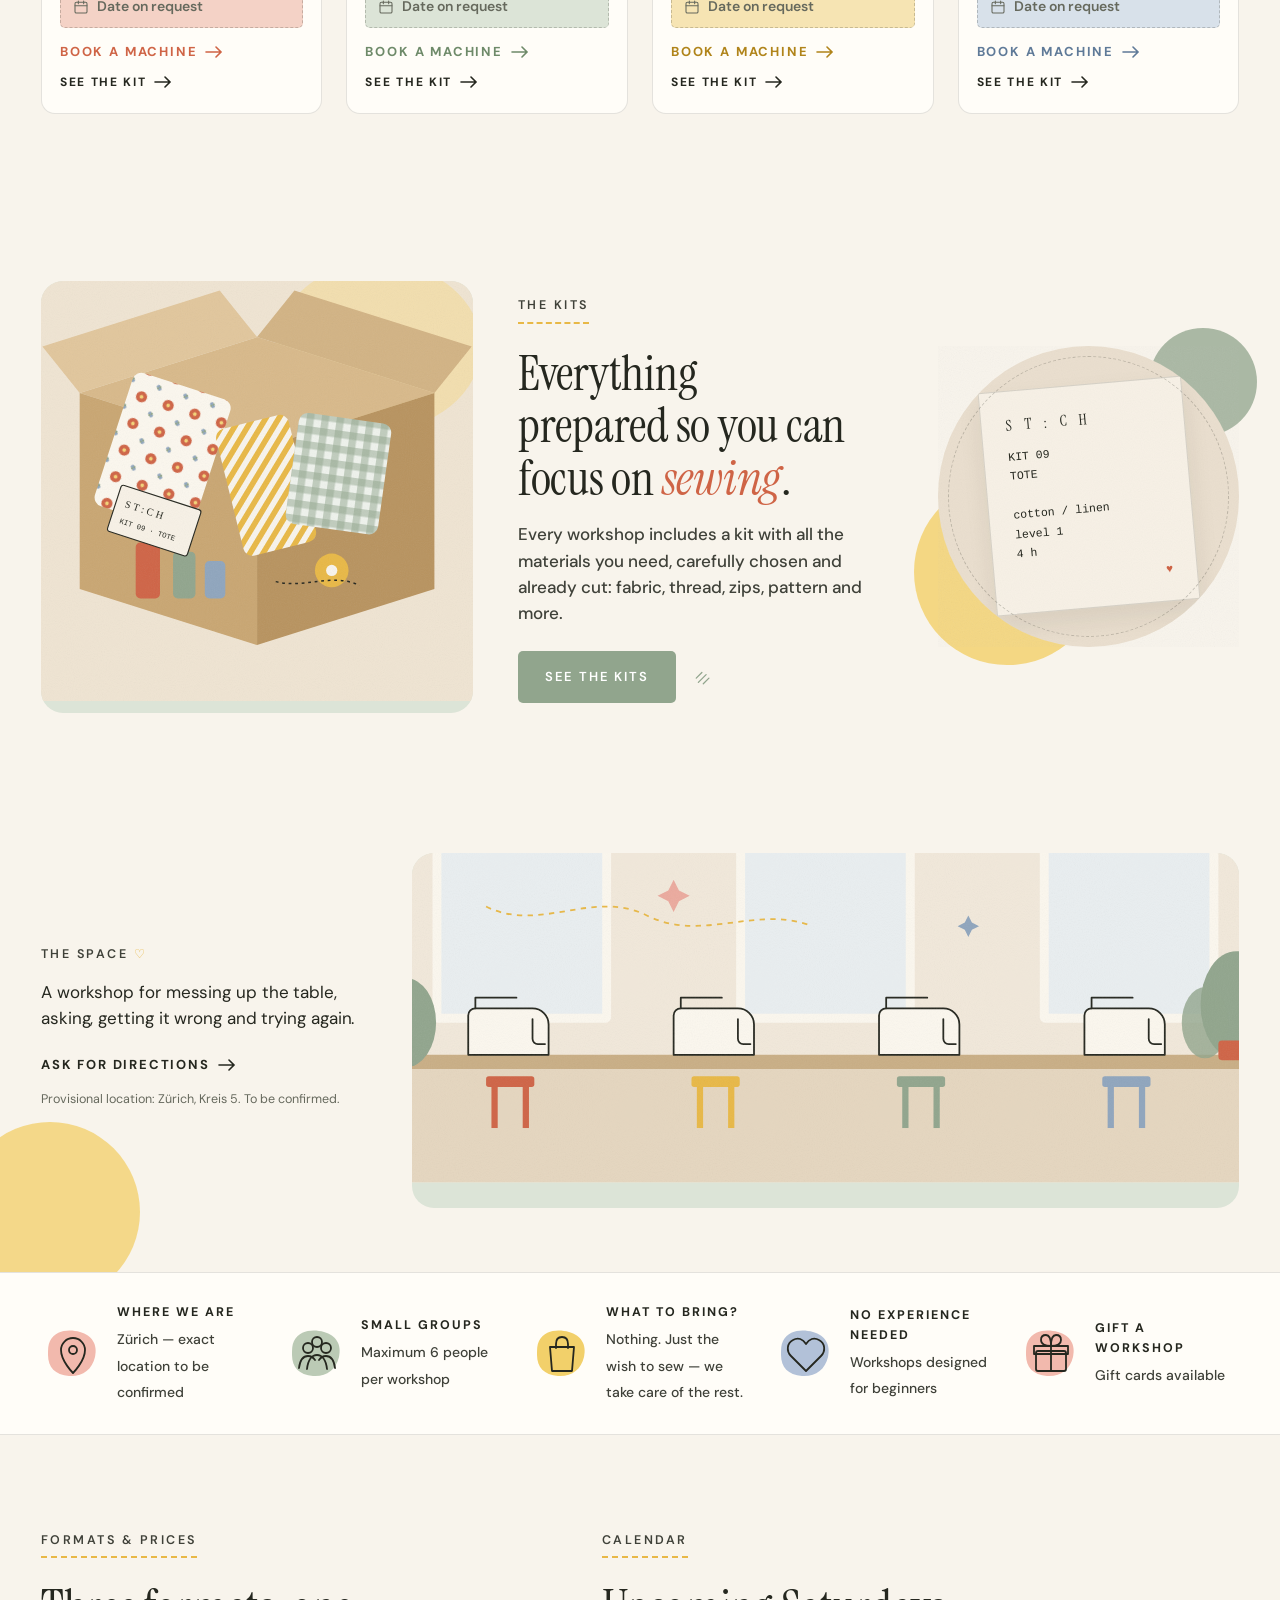
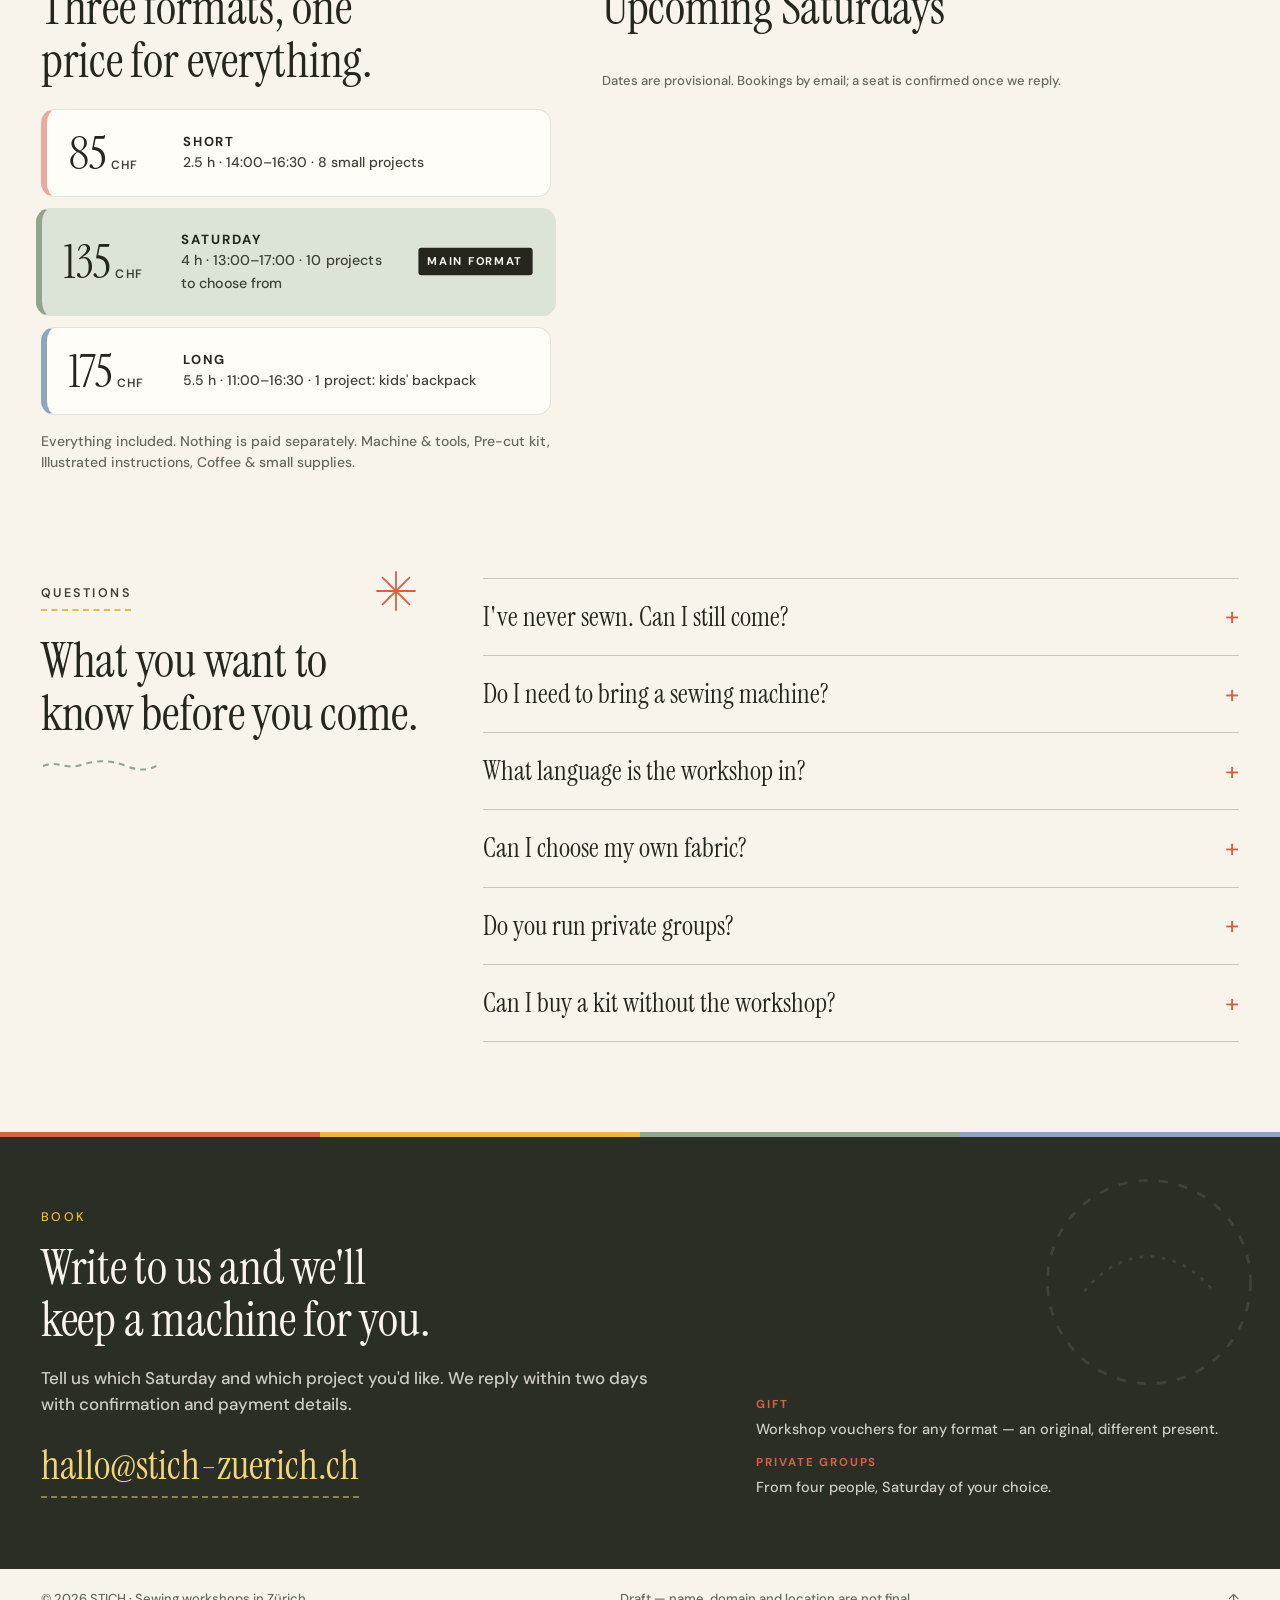
==== commit 00d20e4d: "Dades a data/*.json amb càrrega en viu, i admin.html que desa via GitHub Co-Authored-By: Claude Fabl" ====
--- a/index.html
+++ b/index.html
@@ -358,6 +358,52 @@
 .kit__book h2{margin:6px 0 10px}
 @media (max-width:900px){.kit__grid{grid-template-columns:1fr}.kit__photo{order:-1;max-width:420px}.kit__lock{grid-template-columns:1fr}.kit__buybox{justify-self:start}.gstep{grid-template-columns:1fr}.gstep__visual{position:static}.kit__book{grid-template-columns:1fr}}
 @media (max-width:600px){.mats{grid-template-columns:1fr}}
+
+/* ---- admin ---- */
+.adm{padding-block:24px 80px;font-size:15px}
+.adm__head{display:flex;justify-content:space-between;align-items:center;gap:20px;flex-wrap:wrap;padding-bottom:18px;border-bottom:1px solid var(--line)}
+.adm__auth{display:flex;gap:8px;align-items:center;flex-wrap:wrap}
+.adm__auth input{border:1px solid var(--line-2);border-radius:5px;padding:9px 12px;font:inherit;width:280px;background:var(--surface)}
+.adm__status{font-size:12.5px;color:var(--faint);max-width:420px}
+.adm__status.is-ok{color:#5F7A5A}.adm__status.is-err{color:var(--coral)}
+.adm__tabs{display:flex;gap:6px;margin:18px 0 22px;flex-wrap:wrap}
+.adm__tab{border:1px solid var(--line-2);background:transparent;border-radius:999px;padding:8px 16px;font-size:13px;font-weight:600;cursor:pointer;text-decoration:none;color:var(--text)}
+.adm__tab.is-on{background:var(--ink);color:var(--cream);border-color:var(--ink)}
+.adm__tab--link{margin-left:auto;color:var(--faint)}
+.adm__bar{display:flex;justify-content:space-between;align-items:center;gap:14px;flex-wrap:wrap;margin-bottom:6px}
+.adm__bar h2{font-size:32px}
+.adm__hint{font-size:13.5px;color:var(--faint);margin:0 0 18px;max-width:80ch}
+.adm__hint code{background:var(--surface);padding:1px 5px;border-radius:3px}
+.adm__list{display:flex;flex-direction:column;gap:12px}
+.row{background:var(--surface);border:1px solid var(--line);border-radius:12px;padding:16px 18px}
+.row.is-off{opacity:.55}
+.row__grid{display:grid;grid-template-columns:repeat(5,1fr);gap:10px 14px}
+.row__grid--kit{grid-template-columns:auto repeat(5,1fr)}
+.row__wide{grid-column:1/-1}
+.row label,.adm__form label{display:flex;flex-direction:column;gap:4px;font-size:11.5px;letter-spacing:.1em;text-transform:uppercase;color:var(--faint);font-weight:700}
+.row input,.row select,.row textarea,.adm__form input,.adm__form select,.adm__form textarea{border:1px solid var(--line-2);border-radius:5px;padding:8px 10px;font:inherit;font-size:14px;letter-spacing:0;text-transform:none;color:var(--text);background:var(--bg);font-weight:500}
+.row__toggle{flex-direction:row!important;align-items:center;gap:8px!important;align-self:end;padding-bottom:9px}
+.row__toggle input{width:18px;height:18px}
+.row__kits{margin-top:12px}
+.adm__label{display:block;font-size:11.5px;letter-spacing:.1em;text-transform:uppercase;color:var(--faint);font-weight:700;margin-bottom:6px}
+.chks{display:flex;flex-wrap:wrap;gap:6px}
+.chk{display:inline-flex;align-items:center;gap:6px;border:1px solid var(--line-2);border-radius:999px;padding:4px 10px 4px 6px;font-size:13px;font-weight:500;cursor:pointer}
+.chk.is-dim{opacity:.5}
+.chk:has(input:checked){background:var(--sage-soft);border-color:var(--sage)}
+.row__foot{display:flex;justify-content:space-between;align-items:center;margin-top:12px;gap:12px}
+.adm__id{font-family:ui-monospace,Menlo,monospace;font-size:12px;color:var(--faint)}
+.row__langs{margin-top:12px}
+.row__langs summary{cursor:pointer;font-weight:700;font-size:16px;display:flex;gap:10px;align-items:baseline}
+.langs{display:grid;grid-template-columns:repeat(3,1fr);gap:12px;margin-top:12px}
+.lang-block{display:flex;flex-direction:column;gap:6px}
+.adm__form{display:grid;gap:16px;max-width:760px}
+.adm__form fieldset{border:1px solid var(--line-2);border-radius:10px;padding:12px 16px 16px}
+.adm__form legend{font-size:11.5px;letter-spacing:.1em;text-transform:uppercase;color:var(--faint);font-weight:700;padding:0 6px}
+.fmt-row{display:grid;grid-template-columns:120px 1fr 1fr;gap:12px;align-items:end;margin-top:8px}
+.featured{display:grid;grid-template-columns:repeat(2,1fr);gap:8px}
+.adm__toast{position:fixed;left:50%;bottom:24px;transform:translateX(-50%);background:var(--ink);color:var(--cream);padding:12px 18px;border-radius:8px;font-size:14px;font-weight:500;z-index:90;max-width:90vw}
+.adm__toast.is-err{background:var(--coral)}
+@media (max-width:900px){.row__grid,.row__grid--kit{grid-template-columns:1fr 1fr}.langs{grid-template-columns:1fr}.fmt-row{grid-template-columns:1fr}}
 </style></head><body>
 <svg width="0" height="0" style="position:absolute" aria-hidden="true">
   <defs>
@@ -715,6 +761,7 @@
   dur_h:"h",dur_min:"min",kit_word:"Kit",
   kit_view:"Kit ansehen",kit_back:"Zurück zu den Workshops",kit_eyebrow:"Kit",kit_in:"Was in deinem Kit ist",kit_steps:"Schritt für Schritt",kit_soon:"Die illustrierte Anleitung für dieses Kit ist in Arbeit.",kit_lock_t:"Die Anleitung kommt mit dem Kit.",kit_lock_p:"Wenn du das Kit kaufst, wird die Schritt-für-Schritt-Anleitung mit Fotos, Tipps und Kontrollpunkten hier freigeschaltet. Sie gehört dir für immer.",kit_buy:"Kit kaufen · {p} CHF",kit_buy_note:"Entwurf: der Kauf ist eine Simulation, es wird nichts berechnet.",kit_owned:"Gekauft ✓",kit_owned_p:"Dieses Kit gehört dir. Die Anleitung bleibt in diesem Browser freigeschaltet.",kit_reset:"Simulation zurücksetzen",kit_check:"Check ✓",kit_tip:"Tipp",kit_warn:"Wichtig",kit_made:"You made it ♡",kit_intro_default:"Eine visuelle STICH-Anleitung in kurzen, leicht nachvollziehbaren Schritten. Die Referenzbilder stammen aus der Originalanleitung des Projekts.",kit_check_default:"Vergleiche mit dem Referenzbild, bevor du weitermachst.",kit_outro_default:"Bewahre diese Anleitung beim Kit auf. Prüfe vor jedem Schritt, dass dein Teil so liegt wie auf dem Referenzbild.",kit_step:"Schritt {n}",kit_time:"± {h} h",kit_level:"Niveau {n}",kit_ref:"Referenz",kit_book_t:"Lieber im Workshop nähen?",kit_book_p:"Dieses Projekt kannst du auch an einem Samstag bei uns nähen, mit Maschine und Begleitung.",kit_book:"Platz reservieren",
   kit_intro_ws:"Eine STICH-Anleitung zum Mitlesen während des Workshops: kurze, visuelle Schritte, die du beim Nähen schnell nachschlagen kannst.",kit_check_ws:"Prüfe Ausrichtung, rechte Stoffseiten und Nahtzugaben, bevor du weitermachst.",kit_outro_ws:"Von dir gemacht, Stich für Stich. Bewahre diese Anleitung beim Kit auf.",kit_source:"Referenzschnitt / Tutorial",kit_source_note:"Diese STICH-Anleitung ist eine eigene Zusammenfassung des Prozesses und enthält nicht das Original-PDF. Zum Drucken oder Zuschneiden des Schnitts immer den offiziellen Link der Quelle nutzen.",
+  kit_intro_ws2:"Eine visuelle STICH-Anleitung zum Mitlesen im Workshop: kurze Schritte, klare Materialien und ein Check vor jedem Phasenwechsel.",kit_check_ws2:"Prüfe Ausrichtung, rechte Stoffseite, Nahtzugabe und dass kein Teil eingenäht ist, das frei bleiben soll.",kit_outro_ws2:"Von dir gemacht, in Zürich. Bewahre diese Anleitung beim Kit auf.",
 },
 en:{
   langName:"English",
@@ -767,6 +814,7 @@
   dur_h:"h",dur_min:"min",kit_word:"Kit",
   kit_view:"See the kit",kit_back:"Back to workshops",kit_eyebrow:"Kit",kit_in:"What is in your kit",kit_steps:"Step by step",kit_soon:"The illustrated guide for this kit is in the making.",kit_lock_t:"The instructions come with the kit.",kit_lock_p:"When you buy the kit, the step-by-step guide with photos, tips and checkpoints unlocks here. It is yours for good.",kit_buy:"Buy the kit · {p} CHF",kit_buy_note:"Draft: the purchase is simulated, nothing is charged.",kit_owned:"Bought ✓",kit_owned_p:"This kit is yours. The guide stays unlocked in this browser.",kit_reset:"Reset simulation",kit_check:"Check ✓",kit_tip:"Tip",kit_warn:"Important",kit_made:"You made it ♡",kit_intro_default:"A STICH visual guide, reorganised into short, easy-to-follow steps. Reference images come from the original project instructions.",kit_check_default:"Compare with the reference image before you carry on.",kit_outro_default:"Keep this guide with your kit. Before each step, check that your piece sits the same way as in the reference image.",kit_step:"Step {n}",kit_time:"± {h} h",kit_level:"Level {n}",kit_ref:"Reference",kit_book_t:"Rather sew it with us?",kit_book_p:"You can also make this project on a Saturday at the workshop, machine and guidance included.",kit_book:"Book a seat",
   kit_intro_ws:"A STICH guide made to follow along during the workshop: short, visual steps that are easy to check while you sew.",kit_check_ws:"Before you carry on, check orientation, right sides and allowances.",kit_outro_ws:"Made by you, stitch by stitch. Keep this guide with your kit.",kit_source:"Reference pattern / tutorial",kit_source_note:"This STICH guide is our own summary of the process and does not redistribute the original PDF. To print or cut the pattern, always use the official link of the source.",
+  kit_intro_ws2:"A STICH visual guide to follow during the workshop: short steps, clear materials and a check before each change of phase.",kit_check_ws2:"Check orientation, right side, allowance and that you have not caught any piece that should stay free.",kit_outro_ws2:"Made by you, in Zürich. Keep this guide with your kit.",
 },
 fr:{
   langName:"Français",
@@ -819,6 +867,7 @@
   dur_h:"h",dur_min:"min",kit_word:"Kit",
   kit_view:"Voir le kit",kit_back:"Retour aux ateliers",kit_eyebrow:"Kit",kit_in:"Ce qu’il y a dans ton kit",kit_steps:"Pas à pas",kit_soon:"Le guide illustré de ce kit est en préparation.",kit_lock_t:"Les instructions viennent avec le kit.",kit_lock_p:"Quand tu achètes le kit, le guide pas à pas avec photos, conseils et points de contrôle se débloque ici. Il est à toi pour toujours.",kit_buy:"Acheter le kit · {p} CHF",kit_buy_note:"Brouillon : l’achat est simulé, rien n’est facturé.",kit_owned:"Acheté ✓",kit_owned_p:"Ce kit est à toi. Le guide reste débloqué dans ce navigateur.",kit_reset:"Réinitialiser la simulation",kit_check:"Check ✓",kit_tip:"Conseil",kit_warn:"Important",kit_made:"You made it ♡",kit_intro_default:"Un guide visuel STICH, réorganisé en étapes courtes et faciles à suivre. Les images de référence proviennent des instructions originales du projet.",kit_check_default:"Compare avec l’image de référence avant de continuer.",kit_outro_default:"Garde ce guide avec ton kit. Avant chaque étape, vérifie que ta pièce est orientée comme sur l’image de référence.",kit_step:"Étape {n}",kit_time:"± {h} h",kit_level:"Niveau {n}",kit_ref:"Référence",kit_book_t:"Tu préfères le coudre avec nous ?",kit_book_p:"Ce projet se fait aussi un samedi à l’atelier, machine et accompagnement compris.",kit_book:"Réserver une place",
   kit_intro_ws:"Un guide STICH pensé pour suivre le projet pendant l’atelier : des étapes courtes et visuelles, faciles à consulter en cousant.",kit_check_ws:"Avant de continuer, vérifie l’orientation, les endroits et les marges.",kit_outro_ws:"Fait par toi, point après point. Garde ce guide avec ton kit.",kit_source:"Patron / tutoriel de référence",kit_source_note:"Ce guide STICH est une synthèse personnelle du processus et ne redistribue pas le PDF original. Pour imprimer ou couper le patron, utilise toujours le lien officiel de la source.",
+  kit_intro_ws2:"Un guide visuel STICH à suivre pendant l’atelier : étapes courtes, matériel clair et une vérification avant chaque changement de phase.",kit_check_ws2:"Vérifie l’orientation, l’endroit, la marge et qu’aucune pièce devant rester libre n’est prise dans la couture.",kit_outro_ws2:"Fait par toi, à Zurich. Garde ce guide avec ton kit.",
 },
 it:{
   langName:"Italiano",
@@ -871,6 +920,7 @@
   dur_h:"h",dur_min:"min",kit_word:"Kit",
   kit_view:"Vedi il kit",kit_back:"Torna ai workshop",kit_eyebrow:"Kit",kit_in:"Cosa c’è nel tuo kit",kit_steps:"Passo dopo passo",kit_soon:"La guida illustrata di questo kit è in preparazione.",kit_lock_t:"Le istruzioni arrivano con il kit.",kit_lock_p:"Quando compri il kit, la guida passo dopo passo con foto, consigli e punti di controllo si sblocca qui. È tua per sempre.",kit_buy:"Compra il kit · {p} CHF",kit_buy_note:"Bozza: l’acquisto è simulato, non viene addebitato nulla.",kit_owned:"Comprato ✓",kit_owned_p:"Questo kit è tuo. La guida resta sbloccata in questo browser.",kit_reset:"Azzera la simulazione",kit_check:"Check ✓",kit_tip:"Consiglio",kit_warn:"Importante",kit_made:"You made it ♡",kit_intro_default:"Una guida visiva STICH, riorganizzata in passi brevi e facili da seguire. Le immagini di riferimento vengono dalle istruzioni originali del progetto.",kit_check_default:"Confronta con l’immagine di riferimento prima di continuare.",kit_outro_default:"Conserva questa guida con il kit. Prima di ogni passo, controlla che il pezzo sia orientato come nell’immagine di riferimento.",kit_step:"Passo {n}",kit_time:"± {h} h",kit_level:"Livello {n}",kit_ref:"Riferimento",kit_book_t:"Preferisci cucirlo con noi?",kit_book_p:"Questo progetto si può fare anche un sabato in laboratorio, macchina e accompagnamento inclusi.",kit_book:"Prenota un posto",
   kit_intro_ws:"Una guida STICH pensata per seguire il progetto durante il workshop: passi brevi e visivi, facili da consultare mentre cuci.",kit_check_ws:"Prima di continuare, controlla orientamento, dritti e margini.",kit_outro_ws:"Fatto da te, punto dopo punto. Conserva questa guida con il kit.",kit_source:"Cartamodello / tutorial di riferimento",kit_source_note:"Questa guida STICH è una sintesi personale del procedimento e non ridistribuisce il PDF originale. Per stampare o tagliare il cartamodello usa sempre il link ufficiale della fonte.",
+  kit_intro_ws2:"Una guida visiva STICH da seguire durante il workshop: passi brevi, materiali chiari e un controllo prima di ogni cambio di fase.",kit_check_ws2:"Controlla orientamento, dritto, margine e che nessun pezzo che deve restare libero sia rimasto intrappolato.",kit_outro_ws2:"Fatto da te, a Zurigo. Conserva questa guida con il kit.",
 },
 ca:{
   langName:"Català",
@@ -923,6 +973,7 @@
   dur_h:"h",dur_min:"min",kit_word:"Kit",
   kit_view:"Veure el kit",kit_back:"Tornar als tallers",kit_eyebrow:"Kit",kit_in:"Què hi ha al teu kit",kit_steps:"Pas a pas",kit_soon:"La guia il·lustrada d’aquest kit està en preparació.",kit_lock_t:"Les instruccions van amb el kit.",kit_lock_p:"Quan compres el kit, la guia pas a pas amb fotos, consells i punts de control es desbloqueja aquí. És teva per sempre.",kit_buy:"Comprar el kit · {p} CHF",kit_buy_note:"Esborrany: la compra és una simulació, no es cobra res.",kit_owned:"Comprat ✓",kit_owned_p:"Aquest kit és teu. La guia queda desbloquejada en aquest navegador.",kit_reset:"Reinicia la simulació",kit_check:"Check ✓",kit_tip:"Consell",kit_warn:"Important",kit_made:"You made it ♡",kit_intro_default:"Guia visual STICH, reorganitzada en passos curts i fàcils de seguir. Les imatges de referència provenen de les instruccions originals del projecte.",kit_check_default:"Revisa la imatge de referència abans de continuar.",kit_outro_default:"Guarda aquesta guia amb el teu kit. Abans d’avançar, comprova sempre que la peça tingui la mateixa orientació que a la imatge de referència.",kit_step:"Pas {n}",kit_time:"± {h} h",kit_level:"Nivell {n}",kit_ref:"Referència",kit_book_t:"Prefereixes cosir-lo amb nosaltres?",kit_book_p:"Aquest projecte també es pot fer un dissabte al taller, amb màquina i acompanyament inclosos.",kit_book:"Reservar plaça",
   kit_intro_ws:"Guia STICH pensada per seguir el projecte durant el taller: passos curts, visuals i fàcils de consultar mentre cuses.",kit_check_ws:"Abans de continuar, comprova orientació, cares boniques i marges.",kit_outro_ws:"Fet per tu, puntada a puntada. Guarda aquesta guia amb el teu kit.",kit_source:"Patró / tutorial de referència",kit_source_note:"Aquesta guia STICH és una síntesi i reinterpretació pròpia del procés. No redistribueix el PDF del patró original. Per imprimir o tallar el patró, utilitza sempre l’enllaç oficial de la font.",
+  kit_intro_ws2:"Guia visual STICH pensada per seguir durant el taller. Passos curts, materials clars i una comprovació abans de cada canvi de fase.",kit_check_ws2:"Revisa orientació, cara bonica, marge i que no hagis atrapat cap peça que hagi de quedar lliure.",kit_outro_ws2:"Fet per tu, a Zúric. Guarda aquesta guia amb el teu kit.",
 },
 es:{
   langName:"Español",
@@ -975,101 +1026,31 @@
   dur_h:"h",dur_min:"min",kit_word:"Kit",
   kit_view:"Ver el kit",kit_back:"Volver a los talleres",kit_eyebrow:"Kit",kit_in:"Qué hay en tu kit",kit_steps:"Paso a paso",kit_soon:"La guía ilustrada de este kit está en preparación.",kit_lock_t:"Las instrucciones van con el kit.",kit_lock_p:"Cuando compras el kit, la guía paso a paso con fotos, consejos y puntos de control se desbloquea aquí. Es tuya para siempre.",kit_buy:"Comprar el kit · {p} CHF",kit_buy_note:"Borrador: la compra es una simulación, no se cobra nada.",kit_owned:"Comprado ✓",kit_owned_p:"Este kit es tuyo. La guía queda desbloqueada en este navegador.",kit_reset:"Reiniciar la simulación",kit_check:"Check ✓",kit_tip:"Consejo",kit_warn:"Importante",kit_made:"You made it ♡",kit_intro_default:"Guía visual STICH, reorganizada en pasos cortos y fáciles de seguir. Las imágenes de referencia provienen de las instrucciones originales del proyecto.",kit_check_default:"Revisa la imagen de referencia antes de continuar.",kit_outro_default:"Guarda esta guía con tu kit. Antes de avanzar, comprueba siempre que la pieza tenga la misma orientación que en la imagen de referencia.",kit_step:"Paso {n}",kit_time:"± {h} h",kit_level:"Nivel {n}",kit_ref:"Referencia",kit_book_t:"¿Prefieres coserlo con nosotras?",kit_book_p:"Este proyecto también se puede hacer un sábado en el taller, con máquina y acompañamiento incluidos.",kit_book:"Reservar plaza",
   kit_intro_ws:"Guía STICH pensada para seguir el proyecto durante el taller: pasos cortos, visuales y fáciles de consultar mientras coses.",kit_check_ws:"Antes de continuar, comprueba orientación, derechos y márgenes.",kit_outro_ws:"Hecho por ti, puntada a puntada. Guarda esta guía con tu kit.",kit_source:"Patrón / tutorial de referencia",kit_source_note:"Esta guía STICH es una síntesis y reinterpretación propia del proceso. No redistribuye el PDF del patrón original. Para imprimir o cortar el patrón, usa siempre el enlace oficial de la fuente.",
+  kit_intro_ws2:"Guía visual STICH pensada para seguir durante el taller. Pasos cortos, materiales claros y una comprobación antes de cada cambio de fase.",kit_check_ws2:"Revisa orientación, derecho, margen y que no hayas atrapado ninguna pieza que deba quedar libre.",kit_outro_ws2:"Hecho por ti, en Zúrich. Guarda esta guía con tu kit.",
 }};
 const LANGS = ["de","en","fr","it","ca","es"];
 const DEFAULT_LANG = "de";
-/* ===== Kit catalogue (19) + provisional dates. Names/descriptions in six languages. ===== */
-const FORMATS = {
-  short:{price:85, hours:2.5, kitsKey:"fmt_short_kits", timeKey:"fmt_short_time", nameKey:"fmt_short"},
-  sat:  {price:135,hours:4,   kitsKey:"fmt_sat_kits",   timeKey:"fmt_sat_time",   nameKey:"fmt_sat"},
-  long: {price:175,hours:5.5, kitsKey:"fmt_long_kits",  timeKey:"fmt_long_time",  nameKey:"fmt_long"},
-};
-const KITS = [
- {id:"glasses",n:1,format:"short",level:1,accent:"sage",icon:"case",
-  name:{ca:"Funda d'ulleres",es:"Funda de gafas",de:"Brillenetui",en:"Glasses case",fr:"Étui à lunettes",it:"Custodia per occhiali"},
-  desc:{ca:"Funda tova amb folre encoixinat. El projecte més petit del programa.",es:"Funda blanda con forro acolchado. El proyecto más pequeño del programa.",de:"Weiches Etui mit gepolstertem Futter. Das kleinste Projekt im Programm.",en:"Soft case with padded lining. The smallest project in the programme.",fr:"Étui souple avec doublure matelassée. Le plus petit projet du programme.",it:"Custodia morbida con fodera imbottita. Il progetto più piccolo del programma."}},
- {id:"passport",n:2,format:"short",level:1,accent:"blue",icon:"case",
-  name:{ca:"Funda de passaport",es:"Funda de pasaporte",de:"Passhülle",en:"Passport cover",fr:"Étui à passeport",it:"Porta-passaporto"},
-  desc:{ca:"Teixit plastificat, dues butxaques interiors. Hi cap el passaport i la targeta d'embarcament.",es:"Tejido plastificado, dos bolsillos interiores. Caben el pasaporte y la tarjeta de embarque.",de:"Beschichteter Stoff, zwei Innentaschen. Platz für Pass und Bordkarte.",en:"Coated fabric, two inner pockets. Fits passport and boarding pass.",fr:"Tissu enduit, deux poches intérieures. Passeport et carte d'embarquement y tiennent.",it:"Tessuto plastificato, due tasche interne. Ci stanno passaporto e carta d'imbarco."}},
- {id:"hen",n:3,format:"short",level:1,accent:"mustard",icon:"hen",
-  name:{ca:"Gallina decorativa",es:"Gallina decorativa",de:"Deko-Huhn",en:"Decorative hen",fr:"Poule décorative",it:"Gallina decorativa"},
-  desc:{ca:"El projecte farcit amb caràcter. Bona pràctica de corbes i obertures per girar.",es:"El proyecto relleno con carácter. Buena práctica de curvas y aberturas para girar.",de:"Das gefüllte Projekt mit Charakter. Gute Übung für Rundungen und Wendeöffnungen.",en:"The stuffed project with character. Good practice for curves and turning openings.",fr:"Le projet rembourré qui a du caractère. Bon exercice de courbes et d'ouvertures de retournement.",it:"Il progetto imbottito con carattere. Buona pratica di curve e aperture per rivoltare."}},
- {id:"crown",n:4,format:"short",level:1,accent:"yellow",icon:"crown",
-  name:{ca:"Corona d'aniversari",es:"Corona de cumpleaños",de:"Geburtstagskrone",en:"Birthday crown",fr:"Couronne d'anniversaire",it:"Corona di compleanno"},
-  desc:{ca:"Ajustable, reutilitzable, una per nen i per any.",es:"Ajustable, reutilizable, una por niño y por año.",de:"Verstellbar, wiederverwendbar, eine pro Kind und Jahr.",en:"Adjustable, reusable, one per child and per year.",fr:"Ajustable, réutilisable, une par enfant et par année.",it:"Regolabile, riutilizzabile, una per bambino e per anno."}},
- {id:"bunting",n:5,format:"short",level:1,accent:"pink",icon:"bunting",
-  name:{ca:"Garlanda amb lletres",es:"Guirnalda con letras",de:"Buchstaben-Wimpelkette",en:"Letter bunting",fr:"Guirlande de lettres",it:"Festone con lettere"},
-  desc:{ca:"La teva paraula o el teu nom, aplicat sobre lli. Un metre de garlanda.",es:"Tu palabra o tu nombre, aplicado sobre lino. Un metro de guirnalda.",de:"Dein Wort oder dein Name, appliziert auf Leinen. Ein Meter Wimpelkette.",en:"Your word or your name, appliquéd on linen. One metre of bunting.",fr:"Ton mot ou ton prénom, appliqué sur du lin. Un mètre de guirlande.",it:"La tua parola o il tuo nome, applicato su lino. Un metro di festone."}},
- {id:"laundry",n:6,format:"short",level:1,accent:"sage",icon:"pouch",
-  name:{ca:"Bossa per a roba interior",es:"Bolsa para ropa interior",de:"Wäschebeutel",en:"Laundry & lingerie bag",fr:"Pochette à lingerie",it:"Sacchetto per biancheria"},
-  desc:{ca:"Jareta i cordó. Per a roba interior i sabates dins la maleta.",es:"Jareta y cordón. Para ropa interior y zapatos dentro de la maleta.",de:"Tunnelzug und Kordel. Für Wäsche und Schuhe im Koffer.",en:"Drawstring channel and cord. For underwear and shoes inside the suitcase.",fr:"Coulisse et cordon. Pour la lingerie et les chaussures dans la valise.",it:"Passante e cordoncino. Per biancheria e scarpe in valigia."}},
- {id:"mitts",n:7,format:"short",level:2,accent:"coral",icon:"mitt",
-  name:{ca:"Guants de cuina",es:"Guantes de cocina",de:"Topfhandschuhe",en:"Oven mitts",fr:"Maniques",it:"Presine"},
-  desc:{ca:"Parell, amb entretela tèrmica i vora esbiaixada.",es:"Par, con entretela térmica y ribete al bies.",de:"Paar, mit Thermoeinlage und Schrägbandkante.",en:"A pair, with thermal interfacing and bias-bound edge.",fr:"La paire, avec entoilage thermique et bord en biais.",it:"Coppia, con interfodera termica e bordo in sbieco."}},
- {id:"lunch",n:8,format:"short",level:2,accent:"blue",icon:"lunch",
-  name:{ca:"Carmanyola / bossa del berenar",es:"Bolsa de la merienda",de:"Znünitasche",en:"Lunch bag",fr:"Sac à goûter",it:"Porta-merenda"},
-  desc:{ca:"Folre plastificat, tancament de velcro, rentable. Dura tot un curs.",es:"Forro plastificado, cierre de velcro, lavable. Dura todo un curso.",de:"Beschichtetes Futter, Klettverschluss, waschbar. Hält ein ganzes Schuljahr.",en:"Coated lining, velcro closure, washable. Lasts a whole school year.",fr:"Doublure enduite, fermeture velcro, lavable. Tient toute une année scolaire.",it:"Fodera plastificata, chiusura in velcro, lavabile. Dura tutto l'anno scolastico."}},
- {id:"tote",n:9,format:"sat",level:1,accent:"coral",icon:"tote",
-  name:{ca:"Totebag",es:"Bolso tote",de:"Totebag",en:"Tote bag",fr:"Tote bag",it:"Tote bag"},
-  desc:{ca:"El clàssic, amb nanses reforçades i butxaca interior.",es:"El clásico, con asas reforzadas y bolsillo interior.",de:"Der Klassiker, mit verstärkten Henkeln und Innentasche.",en:"The classic, with reinforced handles and an inner pocket.",fr:"Le classique, avec anses renforcées et poche intérieure.",it:"Il classico, con manici rinforzati e tasca interna."}},
- {id:"apron",n:10,format:"sat",level:1,accent:"mustard",icon:"apron",
-  name:{ca:"Davantal",es:"Delantal",de:"Schürze",en:"Apron",fr:"Tablier",it:"Grembiule"},
-  desc:{ca:"Cinta de coll ajustable, dues butxaques. Cuina o taller.",es:"Cinta de cuello ajustable, dos bolsillos. Cocina o taller.",de:"Verstellbares Nackenband, zwei Taschen. Küche oder Werkstatt.",en:"Adjustable neck strap, two pockets. Kitchen or workshop.",fr:"Tour de cou ajustable, deux poches. Cuisine ou atelier.",it:"Laccio al collo regolabile, due tasche. Cucina o laboratorio."}},
- {id:"basic",n:11,format:"sat",level:2,accent:"blue",icon:"bucket",
-  name:{ca:"Bossa base",es:"Bolso base",de:"Basic-Tasche",en:"Basic bag",fr:"Sac de base",it:"Borsa base"},
-  desc:{ca:"La forma bàsica de la qual surt tota la resta. Amb folre i base plana.",es:"La forma básica de la que sale todo lo demás. Con forro y base plana.",de:"Die Grundform, aus der alles andere entsteht. Gefüttert, mit flachem Boden.",en:"The basic shape everything else grows from. Lined, with a flat base.",fr:"La forme de base dont tout le reste découle. Doublé, avec fond plat.",it:"La forma base da cui nasce tutto il resto. Foderata, con fondo piatto."}},
- {id:"toiletry",n:12,format:"sat",level:2,accent:"sage",icon:"pouch",
-  name:{ca:"Necesser",es:"Neceser",de:"Necessaire",en:"Toiletry bag",fr:"Trousse de toilette",it:"Beauty case"},
-  desc:{ca:"Canvas a fora, folre plastificat a dins, cremallera contínua.",es:"Canvas por fuera, forro plastificado por dentro, cremallera continua.",de:"Canvas aussen, beschichtetes Futter innen, Endlos-Reissverschluss.",en:"Canvas outside, coated lining inside, continuous zip.",fr:"Toile à l'extérieur, doublure enduite à l'intérieur, fermeture au mètre.",it:"Canvas fuori, fodera plastificata dentro, cerniera continua."}},
- {id:"shopper",n:13,format:"sat",level:2,accent:"pink",icon:"tote",
-  name:{ca:"Bossa de la compra plegable",es:"Bolsa de la compra plegable",de:"Faltbarer Einkaufsbeutel",en:"Foldable shopping bag",fr:"Sac à provisions pliable",it:"Borsa della spesa pieghevole"},
-  desc:{ca:"Es plega dins la seva pròpia butxaca interior. Cap a qualsevol butxaca.",es:"Se pliega dentro de su propio bolsillo interior. Cabe en cualquier bolsillo.",de:"Faltet sich in die eigene Innentasche. Passt in jede Jackentasche.",en:"Folds into its own inner pocket. Fits in any pocket.",fr:"Se replie dans sa propre poche intérieure. Tient dans n'importe quelle poche.",it:"Si ripiega nella sua tasca interna. Sta in qualsiasi tasca."}},
- {id:"cubes",n:14,format:"sat",level:2,accent:"yellow",icon:"cube",
-  name:{ca:"Cubs de viatge (joc de 2)",es:"Cubos de viaje (juego de 2)",de:"Packwürfel-Set",en:"Packing cube set",fr:"Cubes de rangement",it:"Organizer da viaggio"},
-  desc:{ca:"Dues mides amb tapa de xarxa. La maleta ja no torna a ser la mateixa.",es:"Dos tamaños con tapa de malla. La maleta ya no vuelve a ser la misma.",de:"Zwei Grössen mit Netzdeckel. Der Koffer ist danach nie mehr derselbe.",en:"Two sizes with mesh tops. Your suitcase will never be the same.",fr:"Deux tailles avec dessus en filet. La valise ne sera plus jamais la même.",it:"Due misure con coperchio in rete. La valigia non sarà più la stessa."}},
- {id:"laptop",n:15,format:"sat",level:2,accent:"blue",icon:"laptop",
-  name:{ca:"Funda d'ordinador",es:"Funda de portátil",de:"Laptophülle",en:"Laptop sleeve",fr:"Housse d'ordinateur",it:"Custodia per laptop"},
-  desc:{ca:"Tallada a la mida del teu portàtil, amb escuma i solapa.",es:"Cortada a la medida de tu portátil, con espuma y solapa.",de:"Auf dein Laptop zugeschnitten, mit Schaumstoff und Klappe.",en:"Cut to your laptop's size, with foam and a flap.",fr:"Coupée à la taille de ton ordinateur, avec mousse et rabat.",it:"Tagliata su misura per il tuo portatile, con schiuma e patta."}},
- {id:"flowers",n:16,format:"sat",level:2,accent:"pink",icon:"flowers",
-  name:{ca:"Funda porta-flors",es:"Funda porta-flores",de:"Blumentasche",en:"Flower carrier",fr:"Sac à fleurs",it:"Porta-fiori"},
-  desc:{ca:"Folre impermeable i molta alçada, per portar el ram amb bici.",es:"Forro impermeable y mucha altura, para llevar el ramo en bici.",de:"Wasserdichtes Futter und viel Höhe, für den Strauss auf dem Velo.",en:"Waterproof lining and lots of height, to carry the bouquet by bike.",fr:"Doublure imperméable et beaucoup de hauteur, pour le bouquet à vélo.",it:"Fodera impermeabile e molta altezza, per portare il mazzo in bici."}},
- {id:"casserole",n:17,format:"sat",level:3,accent:"coral",icon:"casserole",
-  name:{ca:"Funda porta-cassoles i pastissos",es:"Funda para cazuelas y pasteles",de:"Topf- & Kuchentasche",en:"Casserole & cake carrier",fr:"Sac à plat et à gâteau",it:"Porta-teglie e torte"},
-  desc:{ca:"Aïllant, amb base rígida i tapa. El gratinat arriba sencer.",es:"Aislante, con base rígida y tapa. El gratinado llega entero.",de:"Isoliert, mit festem Boden und Deckel. Der Auflauf kommt heil an.",en:"Insulated, with rigid base and lid. The gratin arrives in one piece.",fr:"Isolant, avec fond rigide et couvercle. Le gratin arrive entier.",it:"Isolante, con base rigida e coperchio. Il gratin arriva intero."}},
- {id:"banana",n:18,format:"sat",level:3,accent:"mustard",icon:"banana",
-  name:{ca:"Bossa banana",es:"Riñonera",de:"Bauchtasche",en:"Crossbody bag",fr:"Sacoche banane",it:"Marsupio"},
-  desc:{ca:"La bossa rodona creuada, amb costura corba i cremallera amagada.",es:"La bolsa redonda cruzada, con costura curva y cremallera oculta.",de:"Die runde Umhängetasche, mit Rundnaht und verdecktem Reissverschluss.",en:"The rounded crossbody bag, with a curved seam and hidden zip.",fr:"Le sac rond en bandoulière, avec couture courbe et fermeture cachée.",it:"La borsa rotonda a tracolla, con cucitura curva e cerniera nascosta."}},
- {id:"backpack",n:19,format:"long",level:3,accent:"sage",icon:"backpack",
-  name:{ca:"Motxilla escolar",es:"Mochila escolar",de:"Kinderrucksack",en:"Kids' school backpack",fr:"Sac à dos d'école",it:"Zainetto per la scuola"},
-  desc:{ca:"Folrada, amb etiqueta de nom, tirants ajustables i butxaca frontal.",es:"Forrada, con etiqueta de nombre, tirantes ajustables y bolsillo frontal.",de:"Gefüttert, mit Namensetikett, verstellbaren Trägern und Fronttasche.",en:"Lined, with name label, adjustable straps and front pocket.",fr:"Doublé, avec étiquette de nom, bretelles réglables et poche avant.",it:"Foderato, con etichetta per il nome, spallacci regolabili e tasca frontale."}},
- {id:"strawberry",n:20,format:"short",level:1,accent:"coral",icon:"pouch",
-  name:{ca:"Bossa maduixa / bossa per mudes",es:"Bolsa fresa / bolsa para mudas",de:"Erdbeer-Beutel",en:"Strawberry bag",fr:"Sac fraise",it:"Borsa fragola"},
-  desc:{ca:"Bossa lleugera amb nanses i cordó, amb una maduixeta a la punta. Per a mudes, roba d’esport o el que vulguis.",es:"Bolsa ligera con asas y cordón, con una fresita en la punta. Para mudas, ropa de deporte o lo que quieras.",de:"Leichter Beutel mit Henkeln und Kordel und einer kleinen Erdbeere an der Ecke. Für Wechselkleider, Sportsachen oder was du willst.",en:"Light bag with handles and cord, with a little strawberry at the corner. For spare clothes, sports kit or anything else.",fr:"Sac léger avec anses et cordelette, et une petite fraise au coin. Pour le linge de rechange, le sport ou ce que tu veux.",it:"Borsa leggera con manici e cordoncino, con una fragolina all’angolo. Per il cambio, lo sport o quello che vuoi."}},
- {id:"ruffle",n:21,format:"sat",level:2,accent:"pink",icon:"tote",
-  name:{ca:"Bossa amb volant",es:"Bolso con volante",de:"Tasche mit Rüsche",en:"Ruffle bag",fr:"Sac à volant",it:"Borsa con balza"},
-  desc:{ca:"Bossa folrada amb volant arrissat, butxaca amb cremallera i tancament de botó. El projecte més complet del format Dissabte.",es:"Bolso forrado con volante fruncido, bolsillo con cremallera y cierre de botón. El proyecto más completo del formato Sábado.",de:"Gefütterte Tasche mit gekräuselter Rüsche, Reissverschlusstasche und Knopfverschluss. Das umfangreichste Projekt im Samstagsformat.",en:"Lined bag with a gathered ruffle, zip pocket and button closure. The most complete Saturday project.",fr:"Sac doublé avec volant froncé, poche zippée et fermeture à bouton. Le projet le plus complet du format Samedi.",it:"Borsa foderata con balza arricciata, tasca con cerniera e chiusura a bottone. Il progetto più completo del formato Sabato."}},
- {id:"zippouch",n:22,format:"short",level:1,accent:"pink",icon:"case",
-  name:{ca:"Zip pouch",es:"Zip pouch",de:"Zip Pouch",en:"Zip pouch",fr:"Zip pouch",it:"Zip pouch"},
-  desc:{ca:"Funda plana amb cremallera, folre i travetes laterals. El projecte ideal per estrenar la pota de cremallera.",es:"Funda plana con cremallera, forro y trabillas laterales. El proyecto ideal para estrenar el prensatelas de cremallera.",de:"Flaches Täschchen mit Reissverschluss, Futter und Seitenschlaufen. Ideal, um den Reissverschlussfuss kennenzulernen.",en:"Flat zipped pouch with lining and side loops. The ideal first project with the zipper foot.",fr:"Pochette plate zippée, doublée, avec passants latéraux. Le projet idéal pour apprivoiser le pied fermeture.",it:"Astuccio piatto con cerniera, fodera e passanti laterali. Il progetto ideale per iniziare con il piedino per cerniere."}},
- {id:"boxpouch",n:23,format:"sat",level:2,accent:"mustard",icon:"pouch",
-  name:{ca:"Box pouch · necesser 3D",es:"Box pouch · neceser 3D",de:"Box Pouch · 3D-Necessaire",en:"Box pouch",fr:"Box pouch · trousse 3D",it:"Box pouch · beauty case 3D"},
-  desc:{ca:"Necesser amb forma de caixa, cremallera al llarg i cantonades cosides. Canvas a fora, cotó a dins.",es:"Neceser con forma de caja, cremallera a lo largo y esquinas cosidas. Canvas por fuera, algodón por dentro.",de:"Kastenförmiges Necessaire mit langem Reissverschluss und abgenähten Ecken. Canvas aussen, Baumwolle innen.",en:"Box-shaped pouch with a long zip and boxed corners. Canvas outside, cotton inside.",fr:"Trousse en forme de boîte, fermeture sur la longueur et coins cousus. Toile dehors, coton dedans.",it:"Beauty case a scatola con cerniera lungo il lato e angoli cuciti. Canvas fuori, cotone dentro."}},
- {id:"boho",n:24,format:"sat",level:2,accent:"sage",icon:"bucket",
-  name:{ca:"Boho bag",es:"Boho bag",de:"Boho Bag",en:"Boho bag",fr:"Boho bag",it:"Boho bag"},
-  desc:{ca:"Tote relaxada, folrada, amb butxaca interior i nanses llargues. Cantonades amb profunditat.",es:"Tote relajada, forrada, con bolsillo interior y asas largas. Esquinas con profundidad.",de:"Lässige, gefütterte Tote mit Innentasche und langen Henkeln. Ecken mit Tiefe.",en:"Relaxed lined tote with inner pocket and long handles. Boxed corners for depth.",fr:"Tote décontracté, doublé, avec poche intérieure et longues anses. Coins en volume.",it:"Tote rilassata, foderata, con tasca interna e manici lunghi. Angoli con profondità."}},
-];
-/* Provisional dates — replace when confirmed. seats = free seats out of 6. */
-const DATES = [
- {iso:"2026-09-26",format:"sat",  kits:["tote","toiletry","apron"],       seats:6},
- {iso:"2026-10-17",format:"short",kits:["glasses","mitts","lunch"],       seats:4},
- {iso:"2026-11-07",format:"sat",  kits:["basic","laptop","cubes"],        seats:6},
- {iso:"2026-11-28",format:"long", kits:["backpack"],                       seats:5},
-];
-/* Real photos that exist in img/. Add a key here when you drop the file in: "hero", "kits", "espai", or "kits/<kit id>". */
-const PHOTOS = [];
-/* Price of a kit bought on its own, with the illustrated guide (CHF). */
-const KIT_PRICE = 32;
-const CONTACT_EMAIL = "hallo@stich-zuerich.ch"; /* placeholder until domain is decided */
+const __INLINE={"kits":[{"id":"glasses","n":1,"format":"short","level":1,"accent":"sage","icon":"case","active":true,"name":{"ca":"Funda d'ulleres","es":"Funda de gafas","de":"Brillenetui","en":"Glasses case","fr":"Étui à lunettes","it":"Custodia per occhiali"},"desc":{"ca":"Funda tova amb folre encoixinat. El projecte més petit del programa.","es":"Funda blanda con forro acolchado. El proyecto más pequeño del programa.","de":"Weiches Etui mit gepolstertem Futter. Das kleinste Projekt im Programm.","en":"Soft case with padded lining. The smallest project in the programme.","fr":"Étui souple avec doublure matelassée. Le plus petit projet du programme.","it":"Custodia morbida con fodera imbottita. Il progetto più piccolo del programma."}},{"id":"passport","n":2,"format":"short","level":1,"accent":"blue","icon":"case","active":true,"name":{"ca":"Funda de passaport","es":"Funda de pasaporte","de":"Passhülle","en":"Passport cover","fr":"Étui à passeport","it":"Porta-passaporto"},"desc":{"ca":"Teixit plastificat, dues butxaques interiors. Hi cap el passaport i la targeta d'embarcament.","es":"Tejido plastificado, dos bolsillos interiores. Caben el pasaporte y la tarjeta de embarque.","de":"Beschichteter Stoff, zwei Innentaschen. Platz für Pass und Bordkarte.","en":"Coated fabric, two inner pockets. Fits passport and boarding pass.","fr":"Tissu enduit, deux poches intérieures. Passeport et carte d'embarquement y tiennent.","it":"Tessuto plastificato, due tasche interne. Ci stanno passaporto e carta d'imbarco."}},{"id":"hen","n":3,"format":"short","level":1,"accent":"mustard","icon":"hen","active":true,"name":{"ca":"Gallina decorativa","es":"Gallina decorativa","de":"Deko-Huhn","en":"Decorative hen","fr":"Poule décorative","it":"Gallina decorativa"},"desc":{"ca":"El projecte farcit amb caràcter. Bona pràctica de corbes i obertures per girar.","es":"El proyecto relleno con carácter. Buena práctica de curvas y aberturas para girar.","de":"Das gefüllte Projekt mit Charakter. Gute Übung für Rundungen und Wendeöffnungen.","en":"The stuffed project with character. Good practice for curves and turning openings.","fr":"Le projet rembourré qui a du caractère. Bon exercice de courbes et d'ouvertures de retournement.","it":"Il progetto imbottito con carattere. Buona pratica di curve e aperture per rivoltare."}},{"id":"crown","n":4,"format":"short","level":1,"accent":"yellow","icon":"crown","active":true,"name":{"ca":"Corona d'aniversari","es":"Corona de cumpleaños","de":"Geburtstagskrone","en":"Birthday crown","fr":"Couronne d'anniversaire","it":"Corona di compleanno"},"desc":{"ca":"Ajustable, reutilitzable, una per nen i per any.","es":"Ajustable, reutilizable, una por niño y por año.","de":"Verstellbar, wiederverwendbar, eine pro Kind und Jahr.","en":"Adjustable, reusable, one per child and per year.","fr":"Ajustable, réutilisable, une par enfant et par année.","it":"Regolabile, riutilizzabile, una per bambino e per anno."}},{"id":"bunting","n":5,"format":"short","level":1,"accent":"pink","icon":"bunting","active":true,"name":{"ca":"Garlanda amb lletres","es":"Guirnalda con letras","de":"Buchstaben-Wimpelkette","en":"Letter bunting","fr":"Guirlande de lettres","it":"Festone con lettere"},"desc":{"ca":"La teva paraula o el teu nom, aplicat sobre lli. Un metre de garlanda.","es":"Tu palabra o tu nombre, aplicado sobre lino. Un metro de guirnalda.","de":"Dein Wort oder dein Name, appliziert auf Leinen. Ein Meter Wimpelkette.","en":"Your word or your name, appliquéd on linen. One metre of bunting.","fr":"Ton mot ou ton prénom, appliqué sur du lin. Un mètre de guirlande.","it":"La tua parola o il tuo nome, applicato su lino. Un metro di festone."}},{"id":"laundry","n":6,"format":"short","level":1,"accent":"sage","icon":"pouch","active":true,"name":{"ca":"Bossa per a roba interior","es":"Bolsa para ropa interior","de":"Wäschebeutel","en":"Laundry & lingerie bag","fr":"Pochette à lingerie","it":"Sacchetto per biancheria"},"desc":{"ca":"Jareta i cordó. Per a roba interior i sabates dins la maleta.","es":"Jareta y cordón. Para ropa interior y zapatos dentro de la maleta.","de":"Tunnelzug und Kordel. Für Wäsche und Schuhe im Koffer.","en":"Drawstring channel and cord. For underwear and shoes inside the suitcase.","fr":"Coulisse et cordon. Pour la lingerie et les chaussures dans la valise.","it":"Passante e cordoncino. Per biancheria e scarpe in valigia."}},{"id":"mitts","n":7,"format":"short","level":2,"accent":"coral","icon":"mitt","active":true,"name":{"ca":"Guants de cuina","es":"Guantes de cocina","de":"Topfhandschuhe","en":"Oven mitts","fr":"Maniques","it":"Presine"},"desc":{"ca":"Parell, amb entretela tèrmica i vora esbiaixada.","es":"Par, con entretela térmica y ribete al bies.","de":"Paar, mit Thermoeinlage und Schrägbandkante.","en":"A pair, with thermal interfacing and bias-bound edge.","fr":"La paire, avec entoilage thermique et bord en biais.","it":"Coppia, con interfodera termica e bordo in sbieco."}},{"id":"lunch","n":8,"format":"short","level":2,"accent":"blue","icon":"lunch","active":true,"name":{"ca":"Carmanyola / bossa del berenar","es":"Bolsa de la merienda","de":"Znünitasche","en":"Lunch bag","fr":"Sac à goûter","it":"Porta-merenda"},"desc":{"ca":"Folre plastificat, tancament de velcro, rentable. Dura tot un curs.","es":"Forro plastificado, cierre de velcro, lavable. Dura todo un curso.","de":"Beschichtetes Futter, Klettverschluss, waschbar. Hält ein ganzes Schuljahr.","en":"Coated lining, velcro closure, washable. Lasts a whole school year.","fr":"Doublure enduite, fermeture velcro, lavable. Tient toute une année scolaire.","it":"Fodera plastificata, chiusura in velcro, lavabile. Dura tutto l'anno scolastico."}},{"id":"tote","n":9,"format":"sat","level":1,"accent":"coral","icon":"tote","active":true,"name":{"ca":"Totebag","es":"Bolso tote","de":"Totebag","en":"Tote bag","fr":"Tote bag","it":"Tote bag"},"desc":{"ca":"El clàssic, amb nanses reforçades i butxaca interior.","es":"El clásico, con asas reforzadas y bolsillo interior.","de":"Der Klassiker, mit verstärkten Henkeln und Innentasche.","en":"The classic, with reinforced handles and an inner pocket.","fr":"Le classique, avec anses renforcées et poche intérieure.","it":"Il classico, con manici rinforzati e tasca interna."}},{"id":"apron","n":10,"format":"sat","level":1,"accent":"mustard","icon":"apron","active":true,"name":{"ca":"Davantal","es":"Delantal","de":"Schürze","en":"Apron","fr":"Tablier","it":"Grembiule"},"desc":{"ca":"Cinta de coll ajustable, dues butxaques. Cuina o taller.","es":"Cinta de cuello ajustable, dos bolsillos. Cocina o taller.","de":"Verstellbares Nackenband, zwei Taschen. Küche oder Werkstatt.","en":"Adjustable neck strap, two pockets. Kitchen or workshop.","fr":"Tour de cou ajustable, deux poches. Cuisine ou atelier.","it":"Laccio al collo regolabile, due tasche. Cucina o laboratorio."}},{"id":"basic","n":11,"format":"sat","level":2,"accent":"blue","icon":"bucket","active":true,"name":{"ca":"Bossa base","es":"Bolso base","de":"Basic-Tasche","en":"Basic bag","fr":"Sac de base","it":"Borsa base"},"desc":{"ca":"La forma bàsica de la qual surt tota la resta. Amb folre i base plana.","es":"La forma básica de la que sale todo lo demás. Con forro y base plana.","de":"Die Grundform, aus der alles andere entsteht. Gefüttert, mit flachem Boden.","en":"The basic shape everything else grows from. Lined, with a flat base.","fr":"La forme de base dont tout le reste découle. Doublé, avec fond plat.","it":"La forma base da cui nasce tutto il resto. Foderata, con fondo piatto."}},{"id":"toiletry","n":12,"format":"sat","level":2,"accent":"sage","icon":"pouch","active":true,"name":{"ca":"Necesser","es":"Neceser","de":"Necessaire","en":"Toiletry bag","fr":"Trousse de toilette","it":"Beauty case"},"desc":{"ca":"Canvas a fora, folre plastificat a dins, cremallera contínua.","es":"Canvas por fuera, forro plastificado por dentro, cremallera continua.","de":"Canvas aussen, beschichtetes Futter innen, Endlos-Reissverschluss.","en":"Canvas outside, coated lining inside, continuous zip.","fr":"Toile à l'extérieur, doublure enduite à l'intérieur, fermeture au mètre.","it":"Canvas fuori, fodera plastificata dentro, cerniera continua."}},{"id":"shopper","n":13,"format":"sat","level":2,"accent":"pink","icon":"tote","active":true,"name":{"ca":"Bossa de la compra plegable","es":"Bolsa de la compra plegable","de":"Faltbarer Einkaufsbeutel","en":"Foldable shopping bag","fr":"Sac à provisions pliable","it":"Borsa della spesa pieghevole"},"desc":{"ca":"Es plega dins la seva pròpia butxaca interior. Cap a qualsevol butxaca.","es":"Se pliega dentro de su propio bolsillo interior. Cabe en cualquier bolsillo.","de":"Faltet sich in die eigene Innentasche. Passt in jede Jackentasche.","en":"Folds into its own inner pocket. Fits in any pocket.","fr":"Se replie dans sa propre poche intérieure. Tient dans n'importe quelle poche.","it":"Si ripiega nella sua tasca interna. Sta in qualsiasi tasca."}},{"id":"cubes","n":14,"format":"sat","level":2,"accent":"yellow","icon":"cube","active":true,"name":{"ca":"Cubs de viatge (joc de 2)","es":"Cubos de viaje (juego de 2)","de":"Packwürfel-Set","en":"Packing cube set","fr":"Cubes de rangement","it":"Organizer da viaggio"},"desc":{"ca":"Dues mides amb tapa de xarxa. La maleta ja no torna a ser la mateixa.","es":"Dos tamaños con tapa de malla. La maleta ya no vuelve a ser la misma.","de":"Zwei Grössen mit Netzdeckel. Der Koffer ist danach nie mehr derselbe.","en":"Two sizes with mesh tops. Your suitcase will never be the same.","fr":"Deux tailles avec dessus en filet. La valise ne sera plus jamais la même.","it":"Due misure con coperchio in rete. La valigia non sarà più la stessa."}},{"id":"laptop","n":15,"format":"sat","level":2,"accent":"blue","icon":"laptop","active":true,"name":{"ca":"Funda d'ordinador","es":"Funda de portátil","de":"Laptophülle","en":"Laptop sleeve","fr":"Housse d'ordinateur","it":"Custodia per laptop"},"desc":{"ca":"Tallada a la mida del teu portàtil, amb escuma i solapa.","es":"Cortada a la medida de tu portátil, con espuma y solapa.","de":"Auf dein Laptop zugeschnitten, mit Schaumstoff und Klappe.","en":"Cut to your laptop's size, with foam and a flap.","fr":"Coupée à la taille de ton ordinateur, avec mousse et rabat.","it":"Tagliata su misura per il tuo portatile, con schiuma e patta."}},{"id":"flowers","n":16,"format":"sat","level":2,"accent":"pink","icon":"flowers","active":true,"name":{"ca":"Funda porta-flors","es":"Funda porta-flores","de":"Blumentasche","en":"Flower carrier","fr":"Sac à fleurs","it":"Porta-fiori"},"desc":{"ca":"Folre impermeable i molta alçada, per portar el ram amb bici.","es":"Forro impermeable y mucha altura, para llevar el ramo en bici.","de":"Wasserdichtes Futter und viel Höhe, für den Strauss auf dem Velo.","en":"Waterproof lining and lots of height, to carry the bouquet by bike.","fr":"Doublure imperméable et beaucoup de hauteur, pour le bouquet à vélo.","it":"Fodera impermeabile e molta altezza, per portare il mazzo in bici."}},{"id":"casserole","n":17,"format":"sat","level":3,"accent":"coral","icon":"casserole","active":true,"name":{"ca":"Funda porta-cassoles i pastissos","es":"Funda para cazuelas y pasteles","de":"Topf- & Kuchentasche","en":"Casserole & cake carrier","fr":"Sac à plat et à gâteau","it":"Porta-teglie e torte"},"desc":{"ca":"Aïllant, amb base rígida i tapa. El gratinat arriba sencer.","es":"Aislante, con base rígida y tapa. El gratinado llega entero.","de":"Isoliert, mit festem Boden und Deckel. Der Auflauf kommt heil an.","en":"Insulated, with rigid base and lid. The gratin arrives in one piece.","fr":"Isolant, avec fond rigide et couvercle. Le gratin arrive entier.","it":"Isolante, con base rigida e coperchio. Il gratin arriva intero."}},{"id":"banana","n":18,"format":"sat","level":3,"accent":"mustard","icon":"banana","active":true,"name":{"ca":"Bossa banana","es":"Riñonera","de":"Bauchtasche","en":"Crossbody bag","fr":"Sacoche banane","it":"Marsupio"},"desc":{"ca":"La bossa rodona creuada, amb costura corba i cremallera amagada.","es":"La bolsa redonda cruzada, con costura curva y cremallera oculta.","de":"Die runde Umhängetasche, mit Rundnaht und verdecktem Reissverschluss.","en":"The rounded crossbody bag, with a curved seam and hidden zip.","fr":"Le sac rond en bandoulière, avec couture courbe et fermeture cachée.","it":"La borsa rotonda a tracolla, con cucitura curva e cerniera nascosta."}},{"id":"backpack","n":19,"format":"long","level":3,"accent":"sage","icon":"backpack","active":true,"name":{"ca":"Motxilla escolar","es":"Mochila escolar","de":"Kinderrucksack","en":"Kids' school backpack","fr":"Sac à dos d'école","it":"Zainetto per la scuola"},"desc":{"ca":"Folrada, amb etiqueta de nom, tirants ajustables i butxaca frontal.","es":"Forrada, con etiqueta de nombre, tirantes ajustables y bolsillo frontal.","de":"Gefüttert, mit Namensetikett, verstellbaren Trägern und Fronttasche.","en":"Lined, with name label, adjustable straps and front pocket.","fr":"Doublé, avec étiquette de nom, bretelles réglables et poche avant.","it":"Foderato, con etichetta per il nome, spallacci regolabili e tasca frontale."}},{"id":"strawberry","n":20,"format":"short","level":1,"accent":"coral","icon":"pouch","active":true,"name":{"ca":"Bossa maduixa / bossa per mudes","es":"Bolsa fresa / bolsa para mudas","de":"Erdbeer-Beutel","en":"Strawberry bag","fr":"Sac fraise","it":"Borsa fragola"},"desc":{"ca":"Bossa lleugera amb nanses i cordó, amb una maduixeta a la punta. Per a mudes, roba d’esport o el que vulguis.","es":"Bolsa ligera con asas y cordón, con una fresita en la punta. Para mudas, ropa de deporte o lo que quieras.","de":"Leichter Beutel mit Henkeln und Kordel und einer kleinen Erdbeere an der Ecke. Für Wechselkleider, Sportsachen oder was du willst.","en":"Light bag with handles and cord, with a little strawberry at the corner. For spare clothes, sports kit or anything else.","fr":"Sac léger avec anses et cordelette, et une petite fraise au coin. Pour le linge de rechange, le sport ou ce que tu veux.","it":"Borsa leggera con manici e cordoncino, con una fragolina all’angolo. Per il cambio, lo sport o quello che vuoi."}},{"id":"ruffle","n":21,"format":"sat","level":2,"accent":"pink","icon":"tote","active":true,"name":{"ca":"Bossa amb volant","es":"Bolso con volante","de":"Tasche mit Rüsche","en":"Ruffle bag","fr":"Sac à volant","it":"Borsa con balza"},"desc":{"ca":"Bossa folrada amb volant arrissat, butxaca amb cremallera i tancament de botó. El projecte més complet del format Dissabte.","es":"Bolso forrado con volante fruncido, bolsillo con cremallera y cierre de botón. El proyecto más completo del formato Sábado.","de":"Gefütterte Tasche mit gekräuselter Rüsche, Reissverschlusstasche und Knopfverschluss. Das umfangreichste Projekt im Samstagsformat.","en":"Lined bag with a gathered ruffle, zip pocket and button closure. The most complete Saturday project.","fr":"Sac doublé avec volant froncé, poche zippée et fermeture à bouton. Le projet le plus complet du format Samedi.","it":"Borsa foderata con balza arricciata, tasca con cerniera e chiusura a bottone. Il progetto più completo del formato Sabato."}},{"id":"zippouch","n":22,"format":"short","level":1,"accent":"pink","icon":"case","active":true,"name":{"ca":"Zip pouch","es":"Zip pouch","de":"Zip Pouch","en":"Zip pouch","fr":"Zip pouch","it":"Zip pouch"},"desc":{"ca":"Funda plana amb cremallera, folre i travetes laterals. El projecte ideal per estrenar la pota de cremallera.","es":"Funda plana con cremallera, forro y trabillas laterales. El proyecto ideal para estrenar el prensatelas de cremallera.","de":"Flaches Täschchen mit Reissverschluss, Futter und Seitenschlaufen. Ideal, um den Reissverschlussfuss kennenzulernen.","en":"Flat zipped pouch with lining and side loops. The ideal first project with the zipper foot.","fr":"Pochette plate zippée, doublée, avec passants latéraux. Le projet idéal pour apprivoiser le pied fermeture.","it":"Astuccio piatto con cerniera, fodera e passanti laterali. Il progetto ideale per iniziare con il piedino per cerniere."}},{"id":"boxpouch","n":23,"format":"sat","level":2,"accent":"mustard","icon":"pouch","active":true,"name":{"ca":"Box pouch · necesser 3D","es":"Box pouch · neceser 3D","de":"Box Pouch · 3D-Necessaire","en":"Box pouch","fr":"Box pouch · trousse 3D","it":"Box pouch · beauty case 3D"},"desc":{"ca":"Necesser amb forma de caixa, cremallera al llarg i cantonades cosides. Canvas a fora, cotó a dins.","es":"Neceser con forma de caja, cremallera a lo largo y esquinas cosidas. Canvas por fuera, algodón por dentro.","de":"Kastenförmiges Necessaire mit langem Reissverschluss und abgenähten Ecken. Canvas aussen, Baumwolle innen.","en":"Box-shaped pouch with a long zip and boxed corners. Canvas outside, cotton inside.","fr":"Trousse en forme de boîte, fermeture sur la longueur et coins cousus. Toile dehors, coton dedans.","it":"Beauty case a scatola con cerniera lungo il lato e angoli cuciti. Canvas fuori, cotone dentro."}},{"id":"boho","n":24,"format":"sat","level":2,"accent":"sage","icon":"bucket","active":true,"name":{"ca":"Boho bag","es":"Boho bag","de":"Boho Bag","en":"Boho bag","fr":"Boho bag","it":"Boho bag"},"desc":{"ca":"Tote relaxada, folrada, amb butxaca interior i nanses llargues. Cantonades amb profunditat.","es":"Tote relajada, forrada, con bolsillo interior y asas largas. Esquinas con profundidad.","de":"Lässige, gefütterte Tote mit Innentasche und langen Henkeln. Ecken mit Tiefe.","en":"Relaxed lined tote with inner pocket and long handles. Boxed corners for depth.","fr":"Tote décontracté, doublé, avec poche intérieure et longues anses. Coins en volume.","it":"Tote rilassata, foderata, con tasca interna e manici lunghi. Angoli con profondità."}},{"id":"shoebag","n":25,"format":"short","level":1,"accent":"blue","icon":"pouch","active":true,"name":{"ca":"Bossa de sabates","es":"Bolsa de zapatos","de":"Schuhbeutel","en":"Shoe bag","fr":"Sac à chaussures","it":"Sacca per scarpe"},"desc":{"ca":"Bossa amb cremallera i folre impermeable per a les sabates dins la maleta. Acabats amb biaix.","es":"Bolsa con cremallera y forro impermeable para los zapatos en la maleta. Acabados con bies.","de":"Beutel mit Reissverschluss und wasserdichtem Futter für Schuhe im Koffer. Kanten eingefasst.","en":"Zipped bag with waterproof lining for shoes in the suitcase. Bound finishes.","fr":"Sac zippé à doublure imperméable pour les chaussures dans la valise. Finitions au biais.","it":"Sacca con cerniera e fodera impermeabile per le scarpe in valigia. Rifiniture a sbieco."}}],"sessions":[{"id":"s20260926","date":"2026-09-26","format":"sat","kits":["tote","toiletry","apron"],"capacity":6,"seats":6,"status":"open","note":""},{"id":"s20261017","date":"2026-10-17","format":"short","kits":["glasses","mitts","lunch"],"capacity":6,"seats":4,"status":"open","note":""},{"id":"s20261107","date":"2026-11-07","format":"sat","kits":["basic","laptop","cubes"],"capacity":6,"seats":6,"status":"open","note":""},{"id":"s20261128","date":"2026-11-28","format":"long","kits":["backpack"],"capacity":6,"seats":5,"status":"open","note":""}],"settings":{"email":"hallo@stich-zuerich.ch","kitPrice":32,"formats":{"short":{"price":85,"hours":2.5},"sat":{"price":135,"hours":4},"long":{"price":175,"hours":5.5}},"featured":["tote","toiletry","apron","basic"],"photos":[]}};
+/* ===== Data layer. Source of truth: data/*.json in the repo. A copy is inlined at build time (__INLINE) so the page also works offline / from file://. ===== */
+const FORMAT_KEYS={short:{kitsKey:"fmt_short_kits",timeKey:"fmt_short_time",nameKey:"fmt_short"},sat:{kitsKey:"fmt_sat_kits",timeKey:"fmt_sat_time",nameKey:"fmt_sat"},long:{kitsKey:"fmt_long_kits",timeKey:"fmt_long_time",nameKey:"fmt_long"}};
+async function fetchJSON(path){
+  if(location.protocol==="file:") throw new Error("file");
+  const r=await fetch(path+"?t="+Math.floor(Date.now()/60000),{cache:"no-store"}); if(!r.ok) throw new Error(r.status); return r.json();
+}
+async function loadData(opts={}){
+  const D={};
+  try{ [D.kits,D.sessions,D.settings]=await Promise.all([fetchJSON("data/kits.json"),fetchJSON("data/sessions.json"),fetchJSON("data/settings.json")]); D.live=true; }
+  catch(e){ D.kits=__INLINE.kits; D.sessions=__INLINE.sessions; D.settings=__INLINE.settings; D.live=false; }
+  if(opts.guide){ try{ D.guide=await fetchJSON("data/guides/"+opts.guide+".json"); }catch(e){ D.guide=(__INLINE.guides||{})[opts.guide]||null; } }
+  return D;
+}
+/* expose the globals the pages use */
+function applyData(D){
+  window.KITS=D.kits.filter(k=>k.active!==false);
+  window.DATES=D.sessions.filter(s=>s.status!=="done"&&s.date>=new Date().toISOString().slice(0,10)).sort((a,b)=>a.date<b.date?-1:1).map(s=>({iso:s.date,format:s.format,kits:s.kits,seats:s.status==="full"?0:s.seats}));
+  window.FORMATS={}; for(const f in FORMAT_KEYS) FORMATS[f]=Object.assign({},FORMAT_KEYS[f],D.settings.formats[f]);
+  window.CONTACT_EMAIL=D.settings.email; window.KIT_PRICE=D.settings.kitPrice; window.PHOTOS=D.settings.photos||[]; window.FEATURED=D.settings.featured||[];
+}
 /* ===== Kit illustrations (shared by index and kit pages) ===== */
 const SOFT={coral:"#F3CFC2",sage:"#D9E2D4",mustard:"#F5E3AE",blue:"#D6E0EA",pink:"#F6DDD6",yellow:"#FBEFC4"};
 const TONE={coral:"#CF6446",sage:"#91A58D",mustard:"#E8B846",blue:"#8FA5BD",pink:"#EBAA9E",yellow:"#F4D478"};
@@ -1104,7 +1085,8 @@
 const iconSvg=(k)=>{const pid="pat-"+k.id, ic=ICONS[k.icon];
     return `<svg class="ph" viewBox="0 0 100 100" xmlns="http://www.w3.org/2000/svg" aria-hidden="true" preserveAspectRatio="xMidYMid slice"><defs>${PAT[k.accent](pid)}</defs><rect width="100" height="100" fill="url(#${pid})"/><ellipse cx="50" cy="86" rx="30" ry="5" fill="#25271F" opacity=".08"/><g transform="translate(0 4)" stroke="#25271F" stroke-width="1.6" stroke-linecap="round" stroke-linejoin="round"><g fill="${TONE[k.accent]}">${ic.body}</g><g fill="none">${ic.lines}</g></g><rect width="100" height="100" fill="transparent" filter="url(#grain)"/></svg>`;};
 /* ===== App ===== */
-(function(){
+(async function(){
+  const __D=await loadData(); applyData(__D);
   const $=(s,r=document)=>r.querySelector(s), $$=(s,r=document)=>[...r.querySelectorAll(s)];
   const LOCALE={de:"de-CH",en:"en-GB",fr:"fr-CH",it:"it-CH",ca:"ca-ES",es:"es-ES"};
 
@@ -1143,11 +1125,10 @@
   function setLang(l){lang=LANGS.includes(l)?l:DEFAULT_LANG; try{localStorage.setItem("stich-lang",lang);}catch(e){} applyI18n();}
 
   /* --- catalogue --- */
-  const FEATURED=["tote","toiletry","apron","basic"];
   let showAll=false;
   const filter={format:"all",level:"all"};
   function renderGrid(){
-    const grid=$("#grid"); const shown=showAll?KITS.filter(k=>(filter.format==="all"||k.format===filter.format)&&(filter.level==="all"||String(k.level)===filter.level)):FEATURED.map(id=>KITS.find(k=>k.id===id));
+    const grid=$("#grid"); const shown=showAll?KITS.filter(k=>(filter.format==="all"||k.format===filter.format)&&(filter.level==="all"||String(k.level)===filter.level)):FEATURED.map(id=>KITS.find(k=>k.id===id)).filter(Boolean);
     $("#filters").hidden=!showAll; const tb=$("#toggle-all"); tb.setAttribute("aria-expanded",String(showAll)); tb.querySelector("span").textContent=t(showAll?"kits_less":"kits_all");
     grid.innerHTML=shown.map(k=>{
       const f=FORMATS[k.format], d=nextDateFor(k.id);
